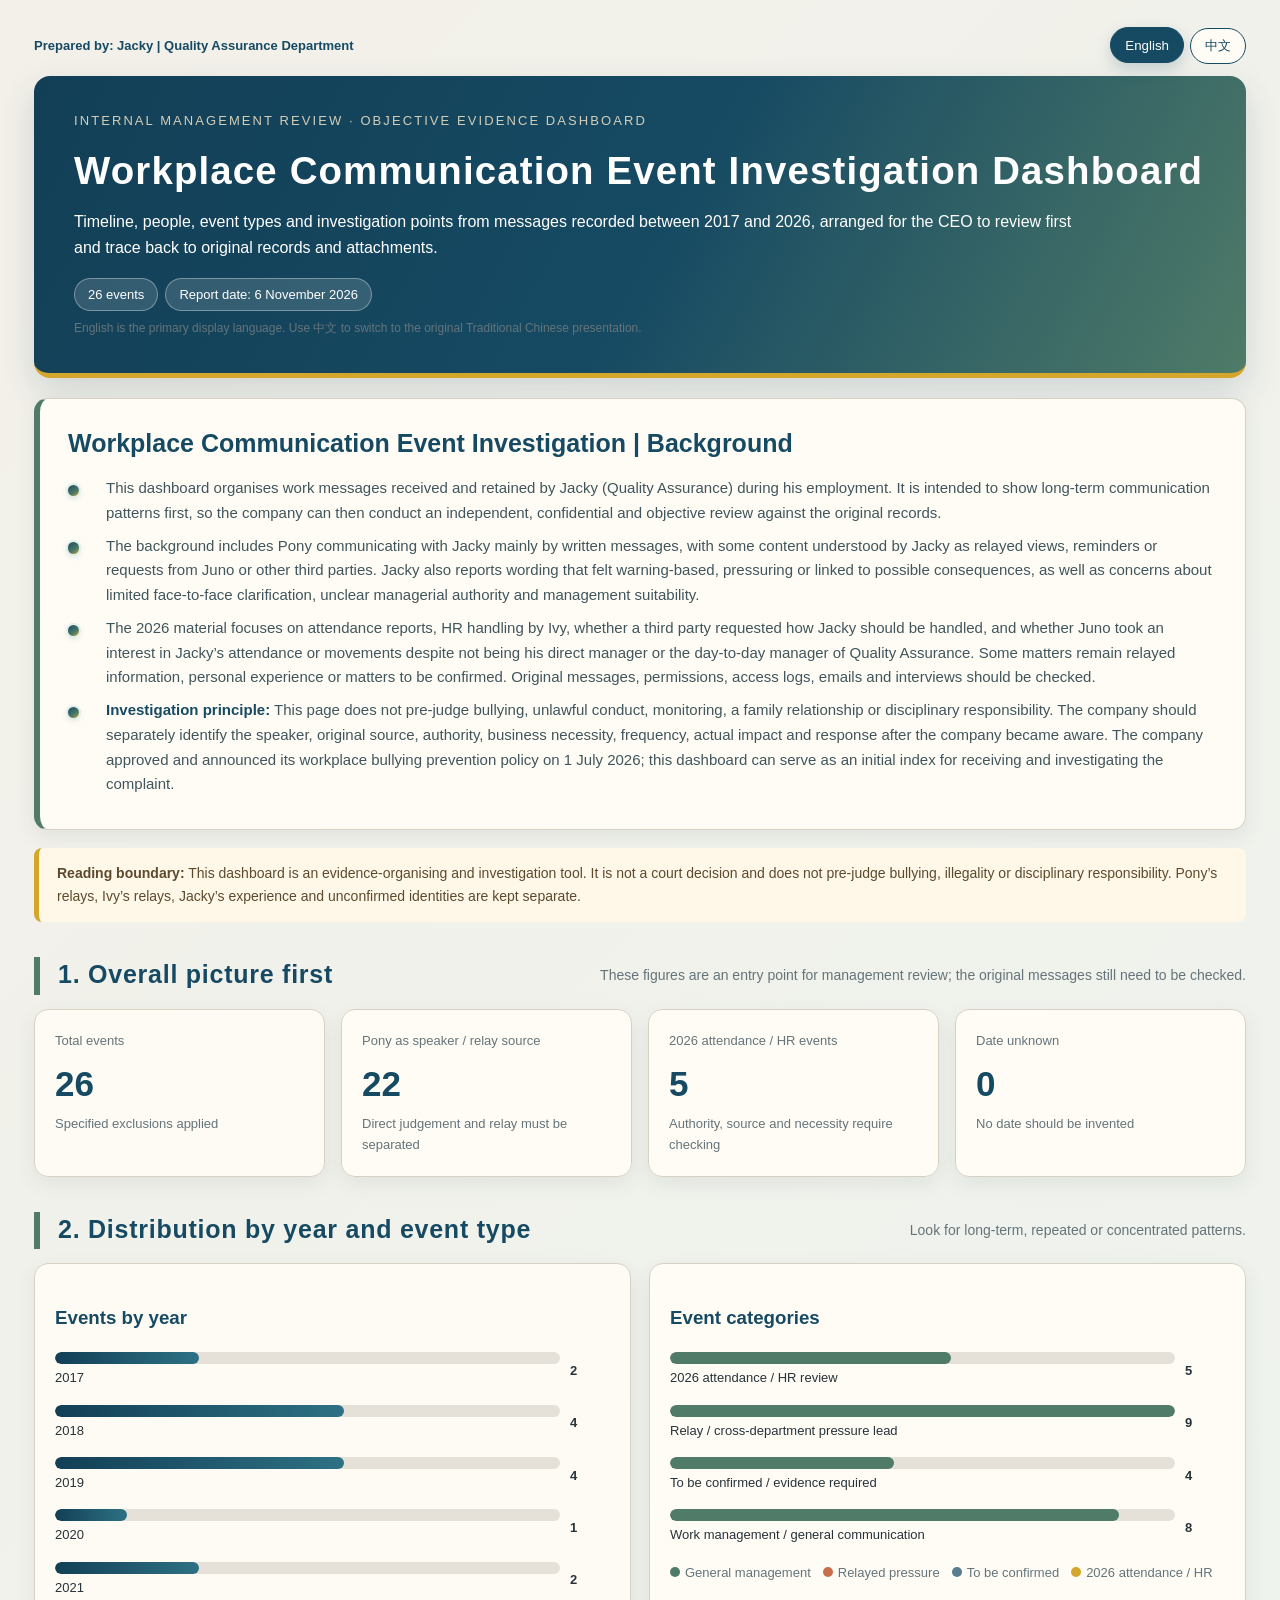
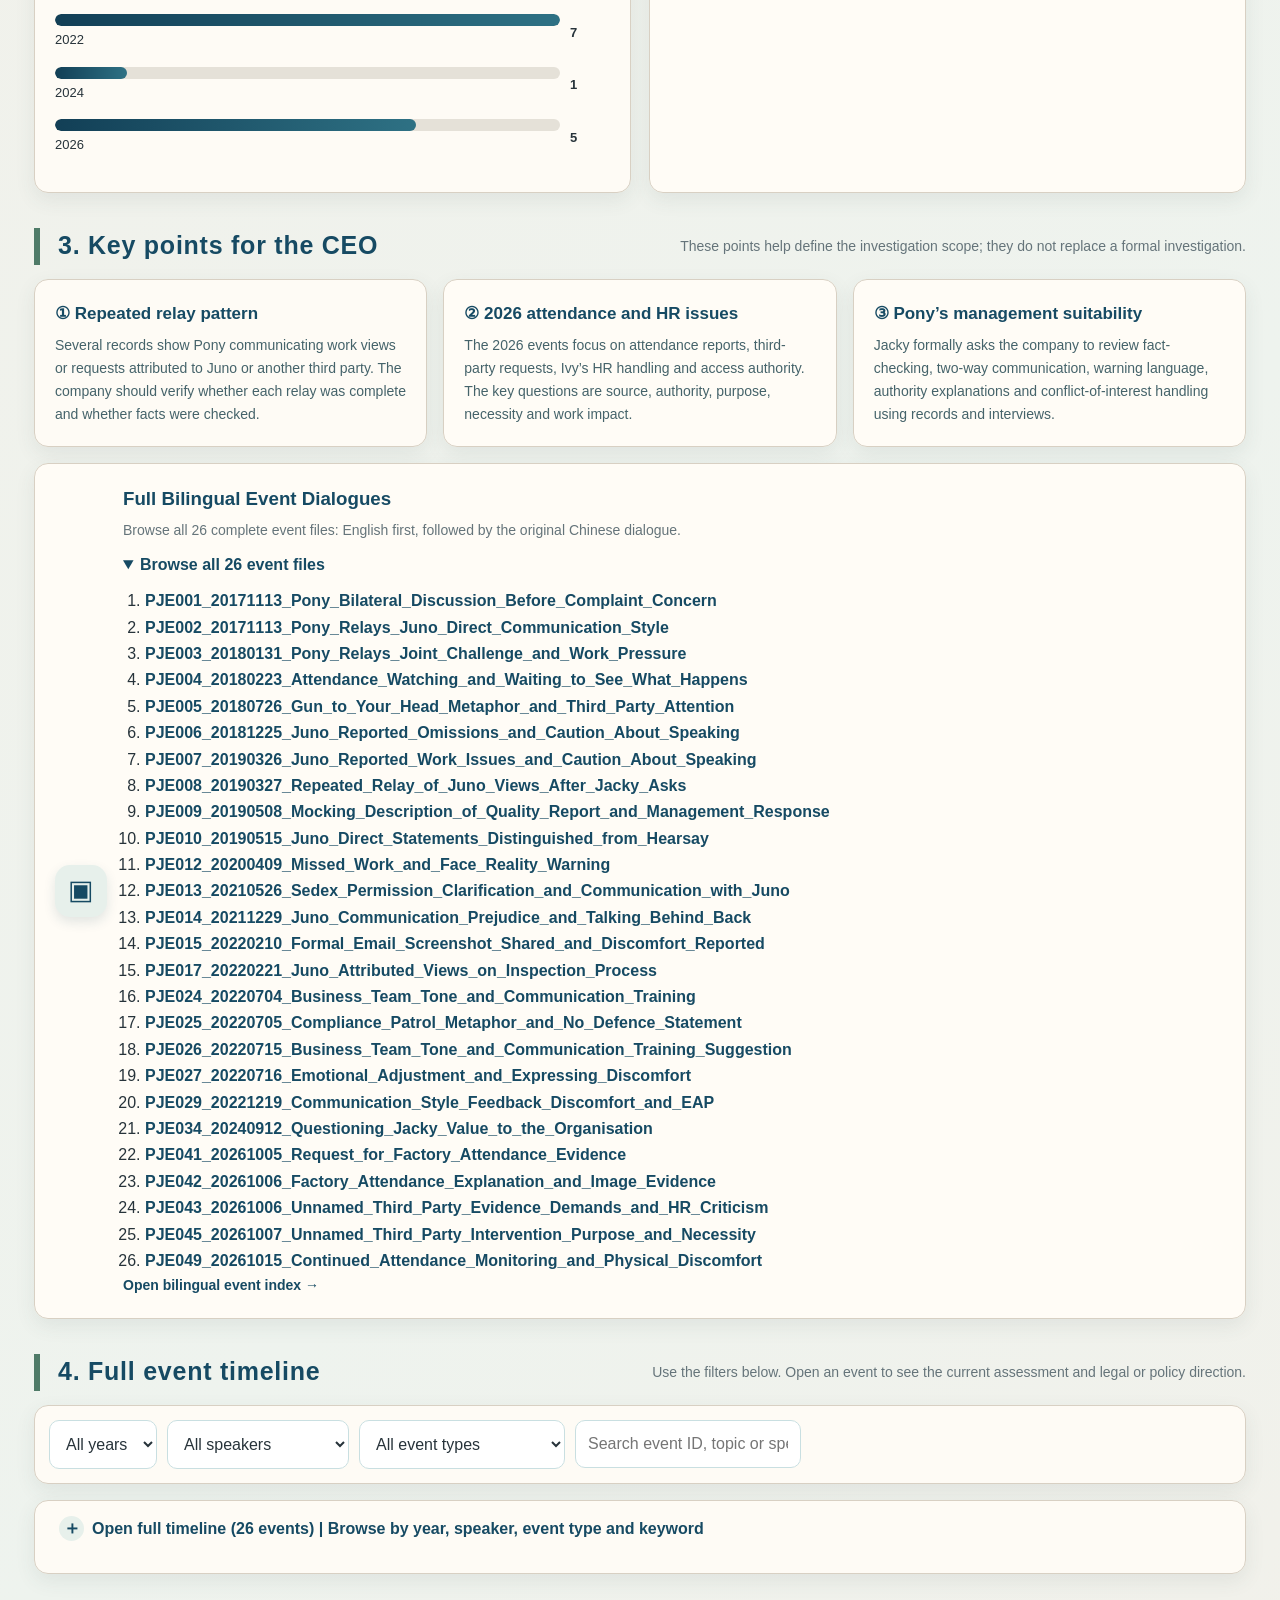
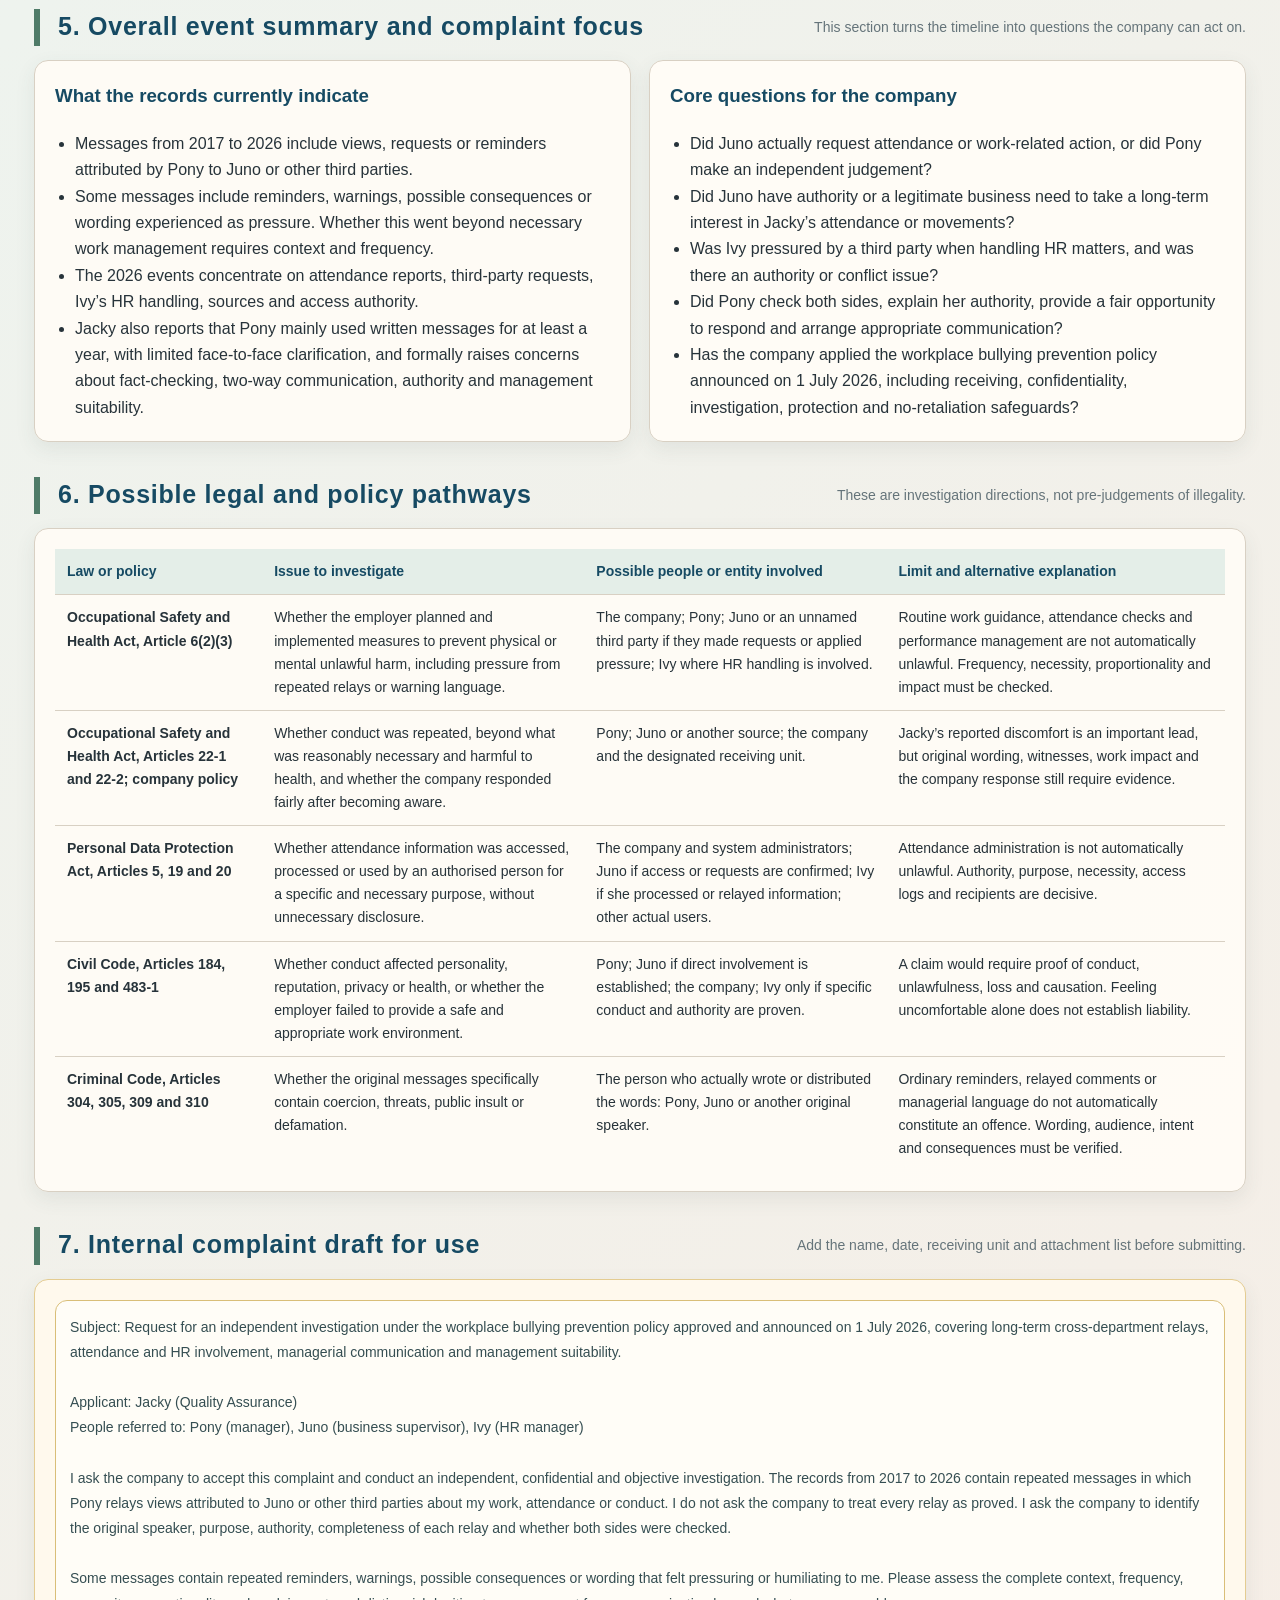
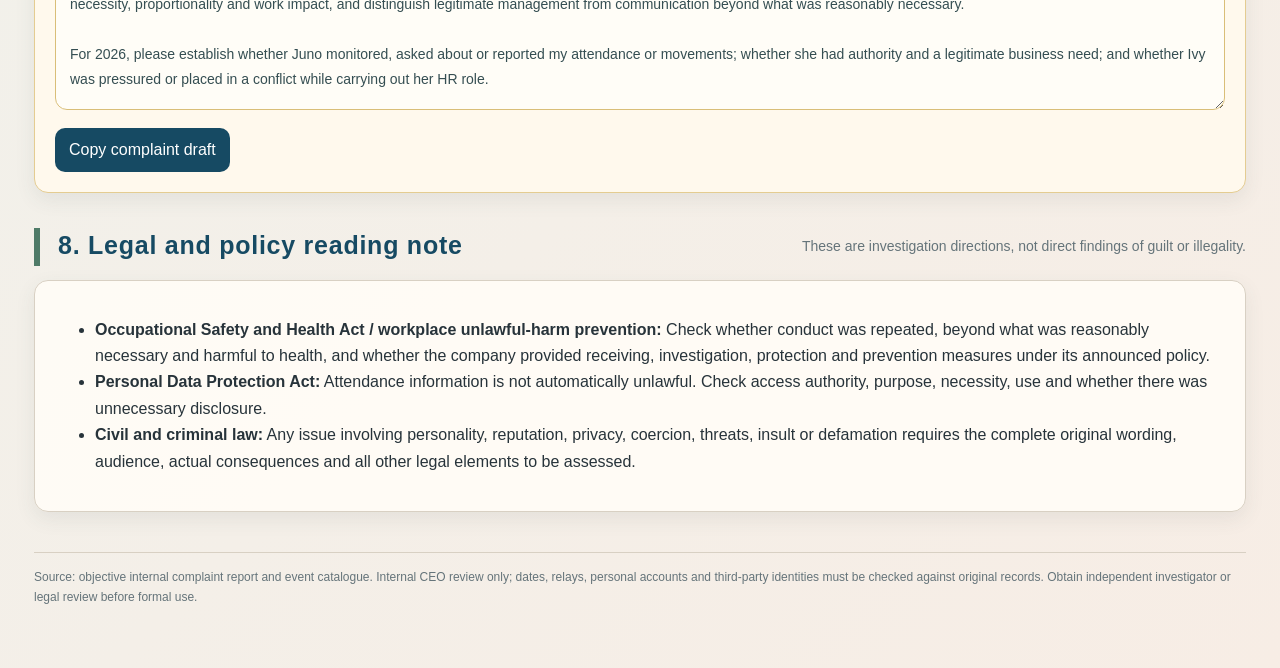
==== workplace-communication-dashboard-20261107/workplace-dashboard/index.html @ f8878985 "Update dashboard event counts to 26" ====
<!doctype html>
<html lang="en-AU">
<head>
<meta charset="utf-8"><meta name="viewport" content="width=device-width, initial-scale=1">
<title>Workplace Communication Event Investigation Dashboard | CEO Review</title>
<style>
:root{--ink:#183b42;--muted:#638087;--bg:#f4fafb;--card:#fff;--line:#d7e9eb;--teal:#3aa89b;--coral:#f07878;--violet:#8e7cf2;--amber:#f1a34b;--navy:#205f6a;}
*{box-sizing:border-box} body{margin:0;background:linear-gradient(135deg,#f4fafb 0%,#eef8f4 50%,#fff8ed 100%);color:var(--ink);font-family:"Microsoft JhengHei","Noto Sans TC",Arial,sans-serif;line-height:1.65}
.wrap{max-width:1500px;margin:auto;padding:28px 34px 60px}.hero{background:linear-gradient(120deg,#1d6670,#3e9b91);color:white;border-radius:28px;padding:34px 40px;box-shadow:0 18px 45px #245e6d22}.eyebrow{letter-spacing:.12em;font-size:13px;opacity:.85}.hero h1{font-size:clamp(28px,3vw,46px);margin:8px 0 6px;letter-spacing:.02em}.hero p{margin:0;max-width:1000px;font-size:16px}.badge{display:inline-block;background:#ffffff24;border:1px solid #ffffff58;border-radius:999px;padding:5px 13px;margin:16px 7px 0 0;font-size:13px}.notice{margin-top:18px;padding:14px 18px;border-left:5px solid #f4be68;background:#fff8e8;color:#6b4d20;border-radius:12px;font-size:14px}.section-title{margin:35px 0 14px;display:flex;align-items:end;justify-content:space-between;gap:16px}.section-title h2{margin:0;font-size:25px}.section-title p{margin:0;color:var(--muted);font-size:14px}.grid{display:grid;grid-template-columns:repeat(4,1fr);gap:16px}.card{background:var(--card);border:1px solid var(--line);border-radius:18px;padding:20px;box-shadow:0 8px 25px #295b6410}.kpi .label{font-size:13px;color:var(--muted)}.kpi .num{font-size:35px;font-weight:800;color:var(--navy);margin-top:4px}.kpi .hint{font-size:13px;color:var(--muted)}.panels{display:grid;grid-template-columns:1fr 1fr;gap:18px}.bar-row{display:grid;grid-template-columns:68px 1fr 40px;gap:10px;align-items:center;margin:11px 0;font-size:13px}.bar{height:12px;background:#e7f1f2;border-radius:99px;overflow:hidden}.bar i{display:block;height:100%;border-radius:99px;background:linear-gradient(90deg,#58bca9,#f1a34b)}.legend{display:flex;gap:12px;flex-wrap:wrap;font-size:13px;color:var(--muted)}.legend span:before{content:"";display:inline-block;width:10px;height:10px;border-radius:50%;background:var(--c);margin-right:5px}.filters{display:flex;gap:10px;flex-wrap:wrap;background:#ffffffb8;border:1px solid var(--line);padding:14px;border-radius:16px}.filters select,.filters input{border:1px solid #c9dfe1;border-radius:10px;padding:10px 12px;background:white;color:var(--ink);font:inherit}.timeline{position:relative;margin-top:20px;padding:10px 0}.timeline:before{content:"";position:absolute;left:50%;top:0;bottom:0;width:5px;background:#b6dfe0;border-radius:99px;transform:translateX(-50%)}.event{position:relative;width:calc(50% - 42px);margin:0 0 18px;background:white;border:2px solid var(--line);border-radius:16px;padding:16px 18px;box-shadow:0 7px 20px #275f6d12}.event.left{margin-right:auto}.event.right{margin-left:auto}.event:after{content:"";position:absolute;top:27px;width:18px;height:18px;border-radius:50%;background:var(--accent);border:4px solid var(--bg);box-shadow:0 0 0 2px var(--accent)}.event.left:after{right:-53px}.event.right:after{left:-53px}.event h3{margin:0 0 6px;font-size:15px;color:var(--navy)}.event .topic{font-size:14px;margin:6px 0;color:#294e55}.event .meta{font-size:12px;color:var(--muted);display:flex;gap:8px;flex-wrap:wrap}.tag{border-radius:999px;padding:2px 8px;background:#edf6f6;color:var(--navy)}.tag.coral{background:#fff0f0;color:#a54b4b}.tag.violet{background:#f2efff;color:#5b4db3}.tag.amber{background:#fff4e5;color:#9a641f}.year{position:sticky;top:8px;z-index:3;width:fit-content;margin:20px auto 14px;background:var(--navy);color:white;border-radius:999px;padding:4px 15px;font-weight:800;font-size:14px;box-shadow:0 6px 16px #1f667033}.summary{display:grid;grid-template-columns:repeat(3,1fr);gap:16px}.summary .card{min-height:145px}.summary h3{margin:0 0 6px;font-size:17px}.summary p{margin:0;font-size:14px;color:#45636a}.footer{margin-top:40px;color:var(--muted);font-size:12px;border-top:1px solid var(--line);padding-top:15px}.empty{padding:30px;text-align:center;color:var(--muted);display:none}@media(max-width:900px){.wrap{padding:18px}.grid,.panels,.summary{grid-template-columns:1fr 1fr}.timeline:before{left:12px}.event,.event.left,.event.right{width:calc(100% - 38px);margin-left:38px}.event.left:after,.event.right:after{left:-38px;right:auto}.year{margin-left:38px}}@media(max-width:560px){.grid,.panels,.summary{grid-template-columns:1fr}.hero{padding:26px 22px}.wrap{padding:12px}.event{padding:13px}.section-title{display:block}}

.detail-grid{display:grid;grid-template-columns:repeat(2,1fr);gap:18px}.detail-grid .card h3{color:var(--navy);margin-top:0}.detail-grid ul{margin:8px 0 0;padding-left:20px}.risk-table{width:100%;border-collapse:collapse;font-size:14px}.risk-table th{background:#e9f5f5;color:var(--navy);text-align:left}.risk-table th,.risk-table td{padding:11px 12px;border-bottom:1px solid var(--line);vertical-align:top}.risk-table tr:last-child td{border-bottom:0}.complaint{background:#fffdf7;border:1px solid #f0d49a}.complaint textarea{width:100%;min-height:410px;border:1px solid #e4c982;border-radius:12px;padding:14px;background:#fffef9;color:#354e52;font:14px/1.8 "Microsoft JhengHei",sans-serif;resize:vertical}.copy-btn{margin-top:10px;border:0;border-radius:10px;padding:9px 14px;background:var(--navy);color:white;font:inherit;cursor:pointer}.copy-btn:hover{filter:brightness(1.08)}@media(max-width:900px){.detail-grid{grid-template-columns:1fr}.risk-table{font-size:13px;display:block;overflow:auto;white-space:normal}}


.timeline-drawer{margin-top:16px;border:1px solid var(--line);border-radius:18px;background:#ffffffaa;padding:0 16px 16px}.timeline-drawer summary{cursor:pointer;list-style:none;padding:15px 8px;color:var(--navy);font-weight:800}.timeline-drawer summary::-webkit-details-marker{display:none}.timeline-drawer summary:before{content:"＋";display:inline-flex;align-items:center;justify-content:center;width:25px;height:25px;margin-right:8px;border-radius:50%;background:#e6f5f3;color:var(--navy);font-size:18px}.timeline-drawer[open] summary:before{content:"−"}.timeline-drawer summary:hover{color:#16776f}.timeline-drawer[open]{box-shadow:0 10px 28px #275f6d12}

.card,.event,.filters,.timeline-drawer{position:relative;transition:transform .22s ease,box-shadow .22s ease,filter .22s ease;transform-style:preserve-3d}.card:hover,.event:hover,.filters:hover,.timeline-drawer:hover{transform:translateY(-4px);box-shadow:0 16px 34px #245f6d20;filter:brightness(1.015)}.card:before,.event:before{content:"";position:absolute;inset:0;border-radius:inherit;pointer-events:none;background:linear-gradient(125deg,#ffffff80,transparent 34%);opacity:0;transition:opacity .22s ease}.card:hover:before,.event:hover:before{opacity:1}.kpi:hover .num{color:#16776f;text-shadow:0 2px 12px #56bdb255}.risk-table tbody tr{transition:background .2s ease,transform .2s ease}.risk-table tbody tr:hover{background:#f4fbfa;transform:translateX(3px)}.summary .card:hover h3{color:#16776f}.copy-btn{transition:transform .2s ease,box-shadow .2s ease}.copy-btn:hover{transform:translateY(-2px);box-shadow:0 8px 18px #205f6a33}@media (prefers-reduced-motion:reduce){.card,.event,.filters,.timeline-drawer,.risk-table tbody tr,.copy-btn{transition:none}.card:hover,.event:hover,.filters:hover,.timeline-drawer:hover,.risk-table tbody tr:hover,.copy-btn:hover{transform:none}}

.card:hover,.event:hover,.filters:hover,.timeline-drawer:hover{border-color:#79dfd2;box-shadow:0 0 0 2px #a1f3e366,0 0 24px #63ddce66,0 16px 34px #245f6d20}

/* Mature Australian corporate / coastal palette: navy, eucalyptus, sandstone, terracotta and wattle. */
:root{--ink:#27333A;--muted:#65747A;--bg:#F3F0E9;--card:#FFFCF6;--line:#D8D0C3;--teal:#4F7B68;--coral:#C96E4B;--violet:#587C91;--amber:#D4A62B;--navy:#164A63}
body{background:linear-gradient(135deg,#F3F0E9 0%,#EEF3EE 48%,#F7EDE5 100%);color:var(--ink);font-family:"Microsoft JhengHei","Aptos","Arial",sans-serif}
.hero{background:linear-gradient(118deg,#123F56 0%,#164A63 52%,#4F7B68 100%);border-radius:16px;box-shadow:0 14px 35px #163f5626;border-bottom:5px solid #D4A62B}
.eyebrow{letter-spacing:.16em;color:#F6E6C8}.hero h1{letter-spacing:.03em}.notice{background:#FFF7E8;border-left-color:#D4A62B;color:#5D4A2D;border-radius:8px}
.section-title{border-left:5px solid var(--teal);padding-left:13px}.section-title h2{color:#164A63}.card,.event,.filters,.timeline-drawer{background:rgba(255,252,246,.96);border-color:#D8D0C3;border-radius:14px;box-shadow:0 7px 20px #3c4d4c16}
.card:hover,.event:hover,.filters:hover,.timeline-drawer:hover{border-color:#D4A62B;box-shadow:0 0 0 2px #F0D58A66,0 0 24px #D4A62B44,0 16px 34px #3c4d4c22}
.kpi .num{color:#164A63}.kpi:hover .num{color:#4F7B68}.bar{background:#E5E1D8}.bar i{background:linear-gradient(90deg,#4F7B68,#D4A62B)}
.timeline:before{background:#9DBCAF}.year{background:#164A63;box-shadow:0 5px 15px #164A6330}.event h3{color:#164A63}.event .topic{color:#354C52}.tag{background:#E7F0EB;color:#315E4B}.tag.coral{background:#F8E8E0;color:#9B4D36}.tag.violet{background:#E7EEF2;color:#3F6174}.tag.amber{background:#FFF0C8;color:#896719}
.risk-table th{background:#E4EEE8;color:#164A63}.risk-table tbody tr:hover{background:#F7F0DF}.complaint{background:#FFF9ED;border-color:#E4CC91}.complaint textarea{background:#FFFDF7;border-color:#D9BE78}.copy-btn{background:#164A63}.copy-btn:hover{background:#4F7B68}
.timeline-drawer summary:before{background:#E7F0EB;color:#164A63}.footer{color:#65747A;border-color:#D8D0C3}

.hero h1,.section-title h2,.card h3,.event h3,.timeline-drawer summary{transition:color .2s ease,font-weight .2s ease,text-shadow .2s ease}.section-title h2:hover,.card h3:hover,.event h3:hover,.timeline-drawer summary:hover{color:#0C3548;font-weight:900;text-shadow:0 1px 0 #ffffff}.hero h1:hover{color:#FFF0BC;font-weight:900;text-shadow:0 2px 12px #071e2a88}

/* Reference-style headings: green vertical rule, deep blue title, stronger hover state. */
.section-title{border-left:0;padding-left:0;align-items:center}.section-title h2{display:inline-block;border-left:6px solid #4F7B68;padding:2px 0 4px 18px;color:#164A63;font-size:25px;line-height:1.25;letter-spacing:.03em}.section-title h2:hover{color:#0C3548;font-weight:900;border-left-color:#D4A62B}.card h3,.event h3,.timeline-drawer summary{color:#164A63}.card h3:hover,.event h3:hover,.timeline-drawer summary:hover{color:#0C3548;font-weight:900}
/* expand_dashboard_frame_float */

.hero,.notice,.card,.event,.filters,.timeline-drawer,.complaint{transition:transform .22s ease,box-shadow .22s ease,filter .22s ease}.hero:hover,.notice:hover,.card:hover,.event:hover,.filters:hover,.timeline-drawer:hover,.complaint:hover{transform:translateY(-5px);box-shadow:0 0 0 2px #a1f3e366,0 0 24px #63ddce55,0 18px 38px #245f6d24;filter:brightness(1.015)}
@media (prefers-reduced-motion:reduce){.hero,.notice,.card,.event,.filters,.timeline-drawer,.complaint{transition:none}.hero:hover,.notice:hover,.card:hover,.event:hover,.filters:hover,.timeline-drawer:hover,.complaint:hover{transform:none}}

/* Navy glow for every framed block on hover. */
.hero:hover,.notice:hover,.card:hover,.event:hover,.filters:hover,.timeline-drawer:hover,.complaint:hover{border-color:#164A63;box-shadow:0 0 0 2px #164A6366,0 0 26px #164A6359,0 18px 38px #123F5638}

/* Hover text on light frames becomes darker, never brighter. */
.notice:hover,.card:hover,.event:hover,.filters:hover,.timeline-drawer:hover,.complaint:hover{color:#111820}.notice:hover h3,.notice:hover p,.card:hover h3,.card:hover p,.card:hover li,.card:hover td,.card:hover th,.event:hover h3,.event:hover p,.event:hover summary,.timeline-drawer:hover summary,.complaint:hover label{color:#111820}.section-title h2:hover{color:#111820;text-shadow:none}.hero h1:hover{color:#FFF0BC}

.intro{background:#FFFCF6;border:1px solid #D8D0C3;border-left:6px solid #4F7B68;border-radius:14px;padding:24px 28px;box-shadow:0 7px 20px #3c4d4c16;margin-top:20px}.intro h2{margin:0 0 12px;color:#164A63;font-size:25px}.intro p{margin:8px 0;color:#40565C;font-size:15px}.intro strong{color:#164A63}

.intro p{position:relative;padding-left:38px}.intro p:before{content:"";position:absolute;left:0;top:.48em;width:18px;height:18px;border-radius:50%;background:linear-gradient(145deg,#164A63 0%,#4F7B68 65%,#D4A62B 100%);box-shadow:0 0 0 4px #E4EEE8,0 4px 10px #164A6333;transition:transform .2s ease,box-shadow .2s ease}.intro p:hover:before{transform:scale(1.18);box-shadow:0 0 0 4px #E4EEE8,0 0 16px #164A6355}

.intro p:before{width:.3cm;height:.3cm;top:.58em;box-shadow:0 0 0 2px #E4EEE8,0 2px 6px #164A6333}.intro p:hover:before{box-shadow:0 0 0 2px #E4EEE8,0 0 10px #164A6355}
</style>
<style>
.language-switcher{position:static;z-index:20;display:flex;justify-content:flex-end;gap:6px;margin:0 0 12px}
.language-switcher button{border:1px solid #164A63;background:#FFFCF6;color:#164A63;border-radius:999px;padding:8px 14px;font:700 13px/1.2 inherit;cursor:pointer;transition:.2s ease}
.language-switcher button.active,.language-switcher button:hover{background:#164A63;color:#fff;box-shadow:0 6px 15px #164A6333;transform:translateY(-1px)}
body.lang-en .zh-only{display:none!important} body.lang-zh .en-only{display:none!important}
body.lang-en .zh-author{display:none!important} body.lang-zh .en-author{display:none!important}
.author-credit{margin-right:auto;align-self:center;color:#164A63;font-size:13px;font-weight:700}
.bar-row{grid-template-columns:1fr 40px;grid-template-areas:"bar value" "label value";row-gap:3px;align-items:center;margin:16px 0}.bar-row>span{grid-area:label}.bar-row>.bar{grid-area:bar}.bar-row>b{grid-area:value;align-self:center}
.evidence-card{display:flex;align-items:center;gap:16px;margin-top:16px}.evidence-icon{width:52px;height:52px;border-radius:15px;display:grid;place-items:center;flex:0 0 auto;background:#E7F0EB;color:#164A63;font-size:27px;box-shadow:0 5px 12px #164A6320}.evidence-card h3{margin:0 0 4px}.evidence-card p{margin:0;color:#65747A;font-size:14px}.evidence-card a{color:#164A63;font-weight:800;text-decoration:none}.evidence-card a:hover{text-decoration:underline}
body.lang-en .hero p,body.lang-en .intro p,body.lang-en .card p,body.lang-en .card li,body.lang-en .risk-table td,body.lang-en textarea{font-family:Arial,"Helvetica Neue",sans-serif}
.bilingual-note{font-size:12px;color:#65747A;margin-top:8px}
</style></head>
<body><main class="wrap">
<section class="hero"><div class="eyebrow">INTERNAL MANAGEMENT REVIEW · OBJECTIVE EVIDENCE DASHBOARD</div><h1>職場溝通事件調查儀表板</h1><p>2017–2026年訊息紀錄的時間、人物、事件類型與調查重點，供管理階層先快速掌握，再回查原始訊息與附件。</p><span class="badge">26件事件</span><span class="badge">資料報告日：2026-11-06</span></section>
<section class="intro"><h2>職場溝通事件調查｜前言背景</h2><p>本儀表板整理Jacky（品保部）在職期間收到及保存的工作訊息，目的是讓管理階層先看見長期溝通模式，再由公司依原始紀錄進行獨立、保密及客觀調查。</p><p>調查背景涉及：Pony作為主管長期以文字訊息與Jacky溝通，部分內容被Jacky理解為轉述Juno或其他第三人的意見、提醒或要求；Jacky也反映部分訊息帶有警告、壓力或可能後果的語氣，並對長期缺少當面雙向溝通、主管權限說明及管理適任性產生疑慮。</p><p>2026年資料另集中於出勤反映、人資主管Ivy的處理、第三人是否要求如何處理Jacky，以及Juno是否以非直屬主管或非品管日常管理者的立場關注Jacky出勤與上班行動。這些事項目前部分仍屬轉述、本人感受或待確認，應調取原始訊息、權限設定、系統存取紀錄、郵件及訪談資料查明。</p><p><strong>調查原則：</strong>本頁不預先認定霸凌、違法、監控、親屬關係或任何人應受處分；公司應分別確認說話者、原始來源、權限、業務必要性、溝通頻率、實際影響及公司知悉後的處理情形。公司已於2026年7月1日公告職場霸凌防治規範，本儀表板可作為受理與調查的初步索引。</p></section><div class="notice"><b>閱讀界線：</b>本儀表板是證據整理與調查線索，不是法院判決，也不預先認定霸凌、違法或任何人應受處分。Pony轉述、Ivy轉述、本人感受與待確認身分均分開標示。</div>
<div class="section-title"><h2>一、先看整體狀況</h2><p>數字是管理階層的閱讀入口，仍需回查原始訊息。</p></div><section class="grid" id="kpis"></section>
<div class="section-title"><h2>二、年度與事件類型分布</h2><p>看是否存在長期、重複或集中發生的模式。</p></div><section class="panels"><div class="card"><h3>年度事件數</h3><div id="yearBars"></div></div><div class="card"><h3>事件分類</h3><div id="kindBars"></div><div class="legend"><span style="--c:var(--teal)">一般管理</span><span style="--c:var(--coral)">轉述壓力</span><span style="--c:var(--violet)">待確認</span><span style="--c:var(--amber)">2026出勤人資</span></div></div></section>
<div class="section-title"><h2>三、給老闆的重點摘要</h2><p>用於決定調查範圍，不取代正式調查。</p></div><section class="summary"><div class="card"><h3>① 長期重複的轉述線索</h3><p>多筆紀錄顯示Pony以「轉述Juno或第三人」的方式傳達對Jacky的工作評價或要求；是否為完整轉述、是否查核事實，應調取原始訊息確認。</p></div><div class="card"><h3>② 2026年出勤／人資議題</h3><p>2026年事件集中在出勤反映、第三人要求、Ivy的人資處理與資料權限；重點是查明來源、權限、目的、必要性及是否造成工作壓力。</p></div><div class="card"><h3>③ Pony主管溝通適任性</h3><p>Jacky正式提出對主管查核事實、雙向溝通、警告語氣、授權說明與利益衝突處理能力的疑慮，請公司以資料與訪談客觀評估。</p></div></section>
<div class="section-title"><h2>四、完整事件時間軸</h2><p>可用下方條件篩選；點選事件可展開目前判斷與法律／制度方向。</p></div><div class="filters"><select id="yearFilter"><option value="all">全部年份</option></select><select id="speakerFilter"><option value="all">全部說話者</option></select><select id="kindFilter"><option value="all">全部事件類型</option></select><input id="search" placeholder="搜尋事件編號、主題、說話者…"/></div><details class="timeline-drawer"><summary>展開完整時間軸（26件事件）｜可依年份、說話者、事件類型與關鍵字瀏覽</summary><div class="timeline" id="timeline"></div><div class="empty" id="empty">沒有符合條件的事件。</div></details>

<div class="section-title"><h2>五、整體事件摘要與申訴重點</h2><p>這一區把時間軸轉成管理階層可以處理的問題。</p></div>
<section class="detail-grid">
<div class="card"><h3>目前從紀錄可以看見</h3><ul><li>2017年至2026年有多年度訊息紀錄，部分內容由Pony轉述Juno或其他第三人對Jacky的看法、要求或提醒。</li><li>部分訊息同時出現提醒、警告、可能後果或使人感到壓力的語氣；是否逾越必要工作管理範圍，需依完整前後文與頻率判斷。</li><li>2026年事件集中在出勤反映、第三人要求、Ivy的人資處理、資料來源及權限問題。</li><li>Jacky另反映Pony長期以文字訊息為主要溝通方式，較少安排當面釐清，並正式提出主管查核事實、雙向溝通、授權說明及管理適任性的疑慮。</li></ul></div>
<div class="card"><h3>公司需要查明的核心問題</h3><ul><li>Juno是否實際提出出勤或工作處理要求？Pony的訊息是直接判斷，還是單純轉述？</li><li>Juno是否有權限或業務必要性長期關注品保部屬Jacky的出勤與上班行動？</li><li>Ivy是否受到第三人要求而介入人資處理？是否有權限衝突或利益衝突？</li><li>Pony是否有查核雙方說法、說明授權範圍、提供合理回應機會及安排適當溝通？</li><li>公司是否已依2026年7月1日公告的職場霸凌防治規範提供受理、保密、調查、保護及防止不利處分措施？</li></ul></div>
</section>
<div class="section-title"><h2>六、可能涉及的法律與制度對照</h2><p>以下是調查方向，不是預先認定違法。</p></div>
<section class="card"><table class="risk-table"><thead><tr><th>規範</th><th>可能對應的事件問題</th><th>可能涉及對象（待調查）</th><th>目前限制與反向情境</th></tr></thead><tbody>
<tr><td><b>職業安全衛生法第6條第2項第3款</b></td><td>雇主是否應規劃並採取預防身心不法侵害的措施；長期轉述、威嚇式語氣、跨部門施壓是否造成工作壓力。</td><td>雇主／公司；Pony（主管溝通與管理行為）；Juno或未具名第三人（若有提出要求或施壓）；Ivy（若涉及人資處理）。</td><td>正常工作指導、出勤核對或績效管理不當然違法；需查明頻率、必要性、比例性及實際影響。</td></tr>
<tr><td><b>職業安全衛生法第22-1、22-2條及公司防治規範</b></td><td>是否有持續、逾越業務必要合理範圍並造成身心健康危害的言詞或行為；公司知悉後是否啟動公正、客觀調查與保護。</td><td>Pony（直接訊息與主管處理）；Juno或其他第三人（若為轉述來源或要求者）；公司／受理單位（知悉後的防治與調查責任）。</td><td>本人感受是重要線索，但仍需完整原文、證人、工作影響及公司處理紀錄支持。</td></tr>
<tr><td><b>個人資料保護法第5、19、20條</b></td><td>出勤資料是否由有權限人員、基於特定目的、在必要範圍內蒐集、處理或利用；是否有不必要揭露或超出目的使用。</td><td>公司／出勤系統管理者；Juno（若確有查閱、要求或取得資料）；Ivy（若處理、利用或轉達資料）；其他實際存取者（待確認）。</td><td>公司依法管理出勤不等於違法；重點是權限、目的、必要性、存取紀錄及揭露對象。</td></tr>
<tr><td><b>民法第184、195、483-1條</b></td><td>若有侵害人格、名譽、隱私或身心健康，或雇主未提供安全、適當的工作環境，可能作為民事責任評估方向。</td><td>Pony（若有不當傳達或管理行為）；Juno（若有直接介入、散布或要求）；公司（雇主責任）；Ivy（僅於具體行為與權限範圍被證實時）。</td><td>需證明具體行為、違法性、損害及因果關係；單有不舒服感受不必然成立賠償責任。</td></tr>
<tr><td><b>刑法第304、305、309、310條</b></td><td>如原始訊息具體出現強制、恐嚇、公然侮辱或誹謗內容，才進一步評估是否符合個別構成要件。</td><td>實際發出文字的人：Pony、Juno或其他原始發言者（待回查）；轉述者是否負責，須依其是否加入、擴散或改變內容個別判斷。</td><td>一般提醒、轉述或主管管理用語不當然構成犯罪；須確認文字、對象、公開性、故意及具體後果。</td></tr>
</tbody></table></section>
<div class="section-title"><h2>七、可直接使用的內部申訴草稿</h2><p>送出前請補上姓名、日期、受理單位與附件清單。</p></div>
<section class="card complaint"><textarea id="complaintText" readonly>主旨：請公司依2026年7月1日公告之職場霸凌防治規範，受理本人關於長期跨部門轉述、出勤與人資介入、主管溝通方式及管理適任性疑慮之申訴，並啟動獨立、保密及客觀調查。

申訴人：Jacky（品保部）
相關人員：Pony（主管）、Juno（業務主管）、Ivy（人資主管）

一、本人反映2017年至2026年間的訊息紀錄中，多次出現Pony轉述Juno或其他第三人對本人工作、出勤或行為的看法與要求。本人目前不主張所有轉述內容均已證實，而請公司調取原始訊息，查明說話者、提出者、轉述是否完整，以及Pony是否曾查核雙方說法後再進行管理溝通。

二、部分訊息帶有反覆提醒、警告、可能後果或恐嚇感較強的語氣，使本人長期感到壓力、不舒服及工作溝通困難。請公司依完整前後文、頻率、必要性、比例性及實際工作影響，區分合理工作管理與可能逾越合理範圍的溝通。

三、2026年部分紀錄涉及出勤反映、第三人要求及Ivy的人資處理。本人請公司查明Juno是否長期以非本人直屬主管或非品保部門日常管理者的立場，關注、詢問或反映本人出勤與上班行動；並查明Juno是否具有相應權限、業務必要性及資料使用目的，Ivy是否因此承受人事權限或工作處理上的困擾。

四、Pony主要以文字訊息與本人溝通，至少一年以上較少安排當面說明或雙向確認。Pony亦曾表示自己沒有能力或權限協助本人，並表示只有CEO才能管理或決定相關事項。這些說法的完整原意與權限分工請公司查證；就本人感受，已造成缺乏主管求助窗口、壓力增加及無法公平釐清的困難。

五、本人正式請求公司評估Pony的主管管理能力與適任性，包括：是否能獨立查核事實、避免只轉述單一來源、控制警告或威嚇式語氣、說明自身權限與可提供的協助、安排適當雙向溝通，以及遇到親屬或跨部門利益衝突時採取迴避或升級處理。本人請求客觀評估，不預先要求認定Pony不適任或懲處任何人。

六、請公司保全原始LINE、Teams、Google Chat、郵件、附件、出勤系統存取紀錄、權限設定、請假與出勤紀錄，訪談Pony、Juno、Ivy及必要證人，並由無利益衝突的單位或外部專業人員處理。調查期間請提供保密、避免報復或不利處分、合理溝通安排及書面進度與結果。

七、請公司在調查紀錄中分別檢視職業安全衛生法、職場不法侵害預防指引及公司職場霸凌防治規範；如涉及出勤資料，再檢視個人資料保護法的權限、目的、必要性與利用範圍；如原始文字具體符合民事或刑事構成要件，請告知本人保全證據並由本人另行諮詢律師或司法機關。本人不請求公司先行認定任何人已違法，而請求逐項調查並書面說明理由。

此致
公司負責人／職場霸凌申訴受理單位
申訴人：Jacky
日期：____年____月____日</textarea><button class="copy-btn" onclick="navigator.clipboard.writeText(document.getElementById('complaintText').value).then(()=>this.textContent='已複製申訴草稿')">複製申訴草稿</button></section>
<div class="section-title"><h2>五、法律與制度閱讀提示</h2><p>以下是調查方向，不是直接定罪或違法認定。</p></div><section class="card"><ul><li><b>職業安全衛生法／職場不法侵害：</b>檢視是否有持續、逾越必要合理範圍並造成身心健康危害的言詞或行為，以及公司是否依已公告制度提供申訴、調查、保護與防止再發生措施。</li><li><b>個人資料保護法：</b>出勤資料本身不等於違法；應查明存取權限、使用目的、必要性、是否超出目的或不必要揭露。</li><li><b>民事與刑事：</b>是否涉及人格、名譽、隱私、強制、恐嚇、侮辱或誹謗，均須以完整原文、公開範圍、具體後果及其他構成要件另行評估。</li></ul></section>
<div class="footer">資料來源：客觀版內部申訴報告事件清冊。此HTML為內部審閱用，不公開發布；日期不明、轉述、本人陳述及第三人身分均應回查原始資料。建議正式使用前由公司指定的獨立調查人員或律師檢視。</div>
</main>
<script>
const EVENTS = [{"code": "PJE001", "date": "2017-11-13", "year": "2017", "sortDate": "2017-11-13", "speaker": "Pony", "topic": "先討論如何了解雙方說法，並避免讓溝通被理解成互相告狀；重點仍待對照完整前後文。", "current": "較像正常管理", "legal": "先區分合理工作管理與逾越必要範圍", "kind": "工作管理／一般溝通", "color": "teal"}, {"code": "PJE002", "date": "2017-11-13", "year": "2017", "sortDate": "2017-11-13", "speaker": "Pony（轉述Juno）", "topic": "Pony（轉述Juno）：調停後提到Juno的表達較直接，並勸Jacky先放輕鬆；需確認這段話的完整語境。", "current": "較像正常管理", "legal": "職安法與不法侵害防治風險；民刑事須視具體要件", "kind": "轉述／跨部門壓力線索", "color": "coral"}, {"code": "PJE003", "date": "2018-01-31", "year": "2018", "sortDate": "2018-01-31", "speaker": "Pony", "topic": "Pony轉達可能形成聯合挑戰的工作壓力，並要求Jacky先撐住；第三人原話尚待補證。", "current": "有風險未定性", "legal": "先區分合理工作管理與逾越必要範圍", "kind": "工作管理／一般溝通", "color": "teal"}, {"code": "PJE004", "date": "2018-02-23", "year": "2018", "sortDate": "2018-02-23", "speaker": "Pony", "topic": "Pony以「有人在盯」及「等著看好戲」提醒出勤，形成對Jacky工作表現被持續關注的訊息。", "current": "建議調查", "legal": "先區分合理工作管理與逾越必要範圍", "kind": "工作管理／一般溝通", "color": "teal"}, {"code": "PJE005", "date": "2018-07-26", "year": "2018", "sortDate": "2018-07-26", "speaker": "Pony（轉述Juno）", "topic": "Pony（轉述Juno）：Pony以「槍口」比喻第三人將注意力轉向Jacky；比喻的對象、來源及完整上下文仍須確認。", "current": "有風險未定性", "legal": "職安法與不法侵害防治風險；民刑事須視具體要件", "kind": "轉述／跨部門壓力線索", "color": "coral"}, {"code": "PJE006", "date": "2018-12-25", "year": "2018", "sortDate": "2018-12-25", "speaker": "Pony", "topic": "對話反映有人私下耳語及Jacky對工作尊嚴的感受；需區分已知事實與Jacky的主觀反應。", "current": "待確認", "legal": "須先確認原始來源、權限、語意與完整前後文", "kind": "待確認／需補證", "color": "violet"}, {"code": "PJE007", "date": "2019-03-26", "year": "2019", "sortDate": "2019-03-26", "speaker": "Pony（轉述Juno）", "topic": "Pony（轉述Juno）：Pony轉述Juno認為Jacky有漏件、對Jacky有很多意見，並提醒Jacky在特定人面前說話要小心；Juno原始訊息尚未取得。", "current": "建議調查", "legal": "職安法與不法侵害防治風險；民刑事須視具體要件", "kind": "轉述／跨部門壓力線索", "color": "coral"}, {"code": "PJE008", "date": "2019-03-27", "year": "2019", "sortDate": "2019-03-27", "speaker": "Pony（轉述Juno）", "topic": "Pony（轉述Juno）：Jacky主動詢問Juno相關事項後，Pony再次表示Juno對Jacky有很多意見；這與前一日訊息形成連續脈絡。", "current": "較像正常管理", "legal": "職安法與不法侵害防治風險；民刑事須視具體要件", "kind": "轉述／跨部門壓力線索", "color": "coral"}, {"code": "PJE009", "date": "2019-05-08", "year": "2019", "sortDate": "2019-05-08", "speaker": "Pony（轉述Juno）", "topic": "Pony（轉述Juno）：Pony反映會議中有人以戲謔方式談品質報告，並回應Jacky對主管處理方式的疑問；需查明實際發言者及場合。", "current": "建議調查", "legal": "職安法與不法侵害防治風險；民刑事須視具體要件", "kind": "轉述／跨部門壓力線索", "color": "coral"}, {"code": "PJE010", "date": "2019-05-15", "year": "2019", "sortDate": "2019-05-15", "speaker": "Pony（轉述Juno）", "topic": "Pony（轉述Juno）：Pony區分Juno直接表達的看法與其他耳聞的負面評價，顯示訊息來源不只一種；各來源仍須逐一核對。", "current": "建議調查", "legal": "職安法與不法侵害防治風險；民刑事須視具體要件", "kind": "轉述／跨部門壓力線索", "color": "coral"}, {"code": "PJE012", "date": "2020-04-09", "year": "2020", "sortDate": "2020-04-09", "speaker": "Pony", "topic": "在工作遺漏的背景下，Pony表示「我也救不了你」及「請面對現實」；需同時檢視工作缺失與語氣是否適當。", "current": "有風險未定性", "legal": "先區分合理工作管理與逾越必要範圍", "kind": "工作管理／一般溝通", "color": "teal"}, {"code": "PJE013", "date": "2021-05-26", "year": "2021", "sortDate": "2021-05-26", "speaker": "Pony（轉述Juno）", "topic": "Pony（轉述Juno）：Pony釐清Sedex權限及文件責任，並提出與Juno溝通的建議；主要內容仍屬工作分工與溝通安排。", "current": "較像正常管理", "legal": "職安法與不法侵害防治風險；民刑事須視具體要件", "kind": "轉述／跨部門壓力線索", "color": "coral"}, {"code": "PJE014", "date": "2021-12-29", "year": "2021", "sortDate": "2021-12-29", "speaker": "Pony（轉述Juno）", "topic": "Pony（轉述Juno）：Pony討論Juno的溝通方式，並轉述可能涉及「成見、沒把柄、說嘴」等負面評價；原始來源及具體對象待確認。", "current": "建議調查", "legal": "須先確認原始來源、權限、語意與完整前後文", "kind": "待確認／需補證", "color": "violet"}, {"code": "PJE015", "date": "2022-02-10", "year": "2022", "sortDate": "2022-02-10", "speaker": "Pony", "topic": "Jacky反映正式郵件被截圖並副本給其他人，因而感受不佳；需確認郵件目的、收件人及是否符合工作需要。", "current": "待確認", "legal": "須先確認原始來源、權限、語意與完整前後文", "kind": "待確認／需補證", "color": "violet"}, {"code": "PJE017", "date": "2022-02-21", "year": "2022", "sortDate": "2022-02-21", "speaker": "Pony（轉述Juno）", "topic": "Pony（轉述Juno）：Pony轉貼署名為Juno的驗貨流程意見，要求Jacky依該意見理解或處理；需核對原始訊息及授權來源。", "current": "較像正常管理", "legal": "職安法與不法侵害防治風險；民刑事須視具體要件", "kind": "轉述／跨部門壓力線索", "color": "coral"}, {"code": "PJE024", "date": "2022-07-04", "year": "2022", "sortDate": "2022-07-04", "speaker": "Pony", "topic": "導入日曆後，Pony提到匿名挑釁者可能拿Jacky的言行向Pony提出挑戰；匿名者及實際內容均待確認。", "current": "待確認", "legal": "須先確認原始來源、權限、語意與完整前後文", "kind": "待確認／需補證", "color": "violet"}, {"code": "PJE025", "date": "2022-07-05", "year": "2022", "sortDate": "2022-07-05", "speaker": "Pony（轉述Juno）", "topic": "Pony（轉述Juno）：Pony形容第三人像糾察隊、用放大鏡檢視Jacky，並表示不替Jacky辯護；需查明是否有具體工作事實及轉述來源。", "current": "建議調查", "legal": "職安法與不法侵害防治風險；民刑事須視具體要件", "kind": "轉述／跨部門壓力線索", "color": "coral"}, {"code": "PJE026", "date": "2022-07-15", "year": "2022", "sortDate": "2022-07-15", "speaker": "Pony", "topic": "Pony轉達業務端對溝通口氣的反映，並提出溝通課程建議；需區分具體改善要求與對人格或態度的評價。", "current": "有風險未定性", "legal": "先區分合理工作管理與逾越必要範圍", "kind": "工作管理／一般溝通", "color": "teal"}, {"code": "PJE027", "date": "2022-07-16", "year": "2022", "sortDate": "2022-07-16", "speaker": "Pony", "topic": "Pony要求Jacky調整情緒，並教導如何表達不舒服；需確認是否同時提供具體工作改善方法及回應機會。", "current": "有風險未定性", "legal": "先區分合理工作管理與逾越必要範圍", "kind": "工作管理／一般溝通", "color": "teal"}, {"code": "PJE029", "date": "2022-12-19", "year": "2022", "sortDate": "2022-12-19", "speaker": "Pony", "topic": "Pony直接回饋Jacky的表達方式，預告談話可能讓Jacky不舒服，並提到EAP資源；需檢視整段對話的支持與壓力效果。", "current": "較像正常管理", "legal": "先區分合理工作管理與逾越必要範圍", "kind": "工作管理／一般溝通", "color": "teal"}, {"code": "PJE034", "date": "2024-09-12", "year": "2024", "sortDate": "2024-09-12", "speaker": "Pony", "topic": "在驗貨回報不足的背景下，Pony使用「質疑你的存在價值」的說法；需確認原話、指涉對象及是否超出工作回饋必要範圍。", "current": "建議調查", "legal": "先區分合理工作管理與逾越必要範圍", "kind": "工作管理／一般溝通", "color": "teal"}, {"code": "PJE041", "date": "2026-10-05", "year": "2026", "sortDate": "2026-10-05", "speaker": "Ivy（轉述）", "topic": "Ivy（轉述）：Ivy要求工廠提供出勤證明，以核對Jacky的出勤狀況；需確認資料取得目的、必要性及處理流程。", "current": "較像正常管理", "legal": "職安法第6條、第22-1、22-2條；個資法第5、19、20條待查明", "kind": "2026出勤／人資調查", "color": "amber"}, {"code": "PJE042", "date": "2026-10-06", "year": "2026", "sortDate": "2026-10-06", "speaker": "Ivy（轉述）", "topic": "Ivy（轉述）：Jacky補充工廠出勤情形並提供圖片，作為出勤說明；圖片內容、時間及真實性應保留原始檔核對。", "current": "較像正常管理", "legal": "職安法第6條、第22-1、22-2條；個資法第5、19、20條待查明", "kind": "2026出勤／人資調查", "color": "amber"}, {"code": "PJE043", "date": "2026-10-06", "year": "2026", "sortDate": "2026-10-06", "speaker": "待確認", "topic": "Ivy轉述未具名第三人提出訴求，要求Jacky提供證據，並提到對方以較強烈方式要求人資處理；第三人身分與原始訊息待查。", "current": "建議調查", "legal": "職安法第6條、第22-1、22-2條；個資法第5、19、20條待查明", "kind": "2026出勤／人資調查", "color": "amber"}, {"code": "PJE045", "date": "2026-10-07", "year": "2026", "sortDate": "2026-10-07", "speaker": "待確認", "topic": "Ivy在晚間談到未具名第三人介入過多；需確認第三人身分、介入事項及該次聯絡的工作必要性。", "current": "待確認", "legal": "職安法第6條、第22-1、22-2條；個資法第5、19、20條待查明", "kind": "2026出勤／人資調查", "color": "amber"}, {"code": "PJE049", "date": "2026-10-15", "year": "2026", "sortDate": "2026-10-15", "speaker": "Pony", "topic": "Jacky反映自己持續被盯出勤且出現身體不適，Pony對此作出回應；需區分主觀感受、實際追蹤行為及後續工作影響。", "current": "建議調查", "legal": "職安法第6條、第22-1、22-2條；個資法第5、19、20條待查明", "kind": "2026出勤／人資調查", "color": "amber"}];
const colors={teal:'#4F7B68',coral:'#C96E4B',violet:'#587C91',amber:'#D4A62B'};
const esc=s=>String(s).replace(/[&<>'"]/g,c=>({'&':'&amp;','<':'&lt;','>':'&gt;',"'":'&#39;','"':'&quot;'}[c]));
const counts=(key)=>EVENTS.reduce((a,e)=>(a[e[key]]=(a[e[key]]||0)+1,a),{});
function options(id,key){const el=document.getElementById(id);[...new Set(EVENTS.map(e=>e[key]))].sort().forEach(x=>el.insertAdjacentHTML('beforeend',`<option value="${esc(x)}">${esc(x)}</option>`));}
function renderKpis(){const y=counts('year'),k=counts('kind');const pony=EVENTS.filter(e=>e.speaker.includes('Pony')).length;const focus=EVENTS.filter(e=>e.year==='2026').length;document.getElementById('kpis').innerHTML=`<div class="card kpi"><div class="label">事件總數</div><div class="num">${EVENTS.length}</div><div class="hint">已排除指定項目</div></div><div class="card kpi"><div class="label">Pony為主要說話者／轉述者</div><div class="num">${pony}</div><div class="hint">需區分直接判斷與轉述</div></div><div class="card kpi"><div class="label">2026出勤／人資事件</div><div class="num">${focus}</div><div class="hint">含權限、來源與必要性待查</div></div><div class="card kpi"><div class="label">日期不明</div><div class="num">${EVENTS.filter(e=>e.year==='待確認').length}</div><div class="hint">不可自行補造日期</div></div>`}
function bars(id,obj,max,kind){const categoryColors={'工作管理／一般溝通':'var(--teal)','轉述／跨部門壓力線索':'var(--coral)','待確認／需補證':'var(--violet)','2026出勤／人資調查':'var(--amber)'};document.getElementById(id).innerHTML=Object.entries(obj).sort((a,b)=>a[0].localeCompare(b[0])).map(([label,n])=>{const barColor=kind==='category'?categoryColors[label]||'var(--teal)':(kind==='category'?categoryColors[label]:(kind?'var(--'+kind+')':'linear-gradient(90deg,#123F56,#2E7184)'));return `<div class="bar-row"><span>${esc(label)}</span><div class="bar"><i style="width:${n/max*100}%;background:${barColor}"></i></div><b>${n}</b></div>`}).join('')}
function render(){const yf=yearFilter.value,sf=speakerFilter.value,kf=kindFilter.value,q=search.value.trim().toLowerCase();let list=EVENTS.filter(e=>(yf==='all'||e.year===yf)&&(sf==='all'||e.speaker===sf)&&(kf==='all'||e.kind===kf)&&(!q||JSON.stringify(e).toLowerCase().includes(q)));const el=document.getElementById('timeline');let last='';el.innerHTML=list.map((e,i)=>{let year=e.year!==last?`<div class="year">${esc(e.year)}</div>`:'';last=e.year;return year+`<article class="event ${i%2?'right':'left'}" style="--accent:${colors[e.color]}"><h3>${esc(e.code)}｜${esc(e.date)}｜${esc(e.speaker)}</h3><div class="meta"><span class="tag ${e.color}">${esc(e.kind)}</span><span>${esc(e.current)}</span></div><p class="topic">${esc(e.topic)}</p><details><summary>查看調查與法律方向</summary><p>${esc(e.legal)}</p></details></article>`}).join('');document.getElementById('empty').style.display=list.length?'none':'block'}
const yearFilter=document.getElementById('yearFilter'),speakerFilter=document.getElementById('speakerFilter'),kindFilter=document.getElementById('kindFilter'),search=document.getElementById('search');options('yearFilter','year');options('speakerFilter','speaker');options('kindFilter','kind');renderKpis();bars('yearBars',counts('year'),Math.max(...Object.values(counts('year'))));bars('kindBars',counts('kind'),Math.max(...Object.values(counts('kind'))),'category');[yearFilter,speakerFilter,kindFilter,search].forEach(x=>x.addEventListener('input',render));render();
</script><script>
(function(){
const EN={
PJE001:'Pony proposed speaking with both sides first and avoiding the appearance that Jacky had made a complaint.',
PJE002:'After mediation, Pony referred to Juno’s direct communication style and advised Jacky to relax.',
PJE003:'Pony referred to a joint challenge and work pressure, and told Jacky to hold on.',
PJE004:'Pony used wording about someone watching Jacky and waiting to see what happened when discussing attendance.',
PJE005:'Pony used a “gun to your head” metaphor when describing a third party turning attention to Jacky.',
PJE006:'Pony said Juno believed there were omissions and had many views about Jacky, and advised caution before speaking in front of others.',
PJE007:'Pony relayed that Juno believed Jacky had omissions and many issues, and advised caution before speaking to certain people.',
PJE008:'After Jacky asked about Juno, Pony again said Juno had many views about Jacky, indicating a repeated relay pattern.',
PJE009:'Pony reported that someone had described a quality report in a mocking way and said the management approach should be clarified.',
PJE010:'Pony distinguished Juno’s direct statements from other hearsay negative comments.',
PJE012:'In the context of missed work, Pony said she could not even save Jacky and asked him to face reality.',
PJE013:'Pony clarified Sedex permissions and suggested communication with Juno.',
PJE014:'Pony discussed Juno’s communication and relayed terms including prejudice, having nothing to hold against Jacky, and talking behind his back.',
PJE015:'Jacky said that a formal email screenshot had been copied to other people and that this felt uncomfortable.',
PJE017:'Pony forwarded views attributed to Juno about the inspection process.',
PJE024:'After the calendar was introduced, Pony mentioned an anonymous person taking Jacky’s words to Pony as a challenge; the person and details require confirmation.',
PJE025:'Pony described a third party as acting like a compliance patrol and using a magnifying glass to inspect Jacky, and said Pony would not defend him.',
PJE026:'Pony relayed business-side feedback about communication tone and suggested communication training.',
PJE027:'Pony asked Jacky to adjust his emotions and explained how to express discomfort.',
PJE029:'Pony gave feedback on Jacky’s communication style, warned that the conversation might be uncomfortable, and referred to EAP resources.',
PJE034:'Against a background of insufficient inspection reporting, Pony used wording about questioning Jacky’s value to the organisation.',
PJE041:'Ivy asked the factory to provide attendance evidence.',
PJE042:'Jacky supplemented the factory attendance explanation and provided images.',
PJE043:'Ivy relayed an unnamed third party’s demands for evidence and criticism of HR.',
PJE045:'Ivy discussed that an unnamed third party had intervened too much and asked to confirm identity, purpose and necessity.',
PJE049:'Pony responded after Jacky reported continued attendance monitoring and physical discomfort.'
};
const kind={"工作管理／一般溝通":"Work management / general communication","轉述／跨部門壓力線索":"Relay / cross-department pressure lead","待確認／需補證":"To be confirmed / evidence required","2026出勤／人資調查":"2026 attendance / HR review"};
const current={"較像正常管理":"More likely routine management","有風險未定性":"Potential risk; not yet determined","建議調查":"Investigation recommended","待確認":"To be confirmed"};
const speaker=s=>s.replace('（轉述Juno）',' (relaying Juno)').replace('（轉述）',' (relaying another person)').replace('待確認','To be confirmed').replace('、',', ');
const legal=s=>s.includes('個資法')?'Occupational Safety and Health Act and Personal Data Protection Act issues require verification.':s.includes('轉述')?'Workplace safety and unlawful-harm prevention risk; civil and criminal liability depends on the specific elements.':s.includes('來源')?'Confirm the original source, authority, meaning and full context first.':'First distinguish reasonable work management from conduct beyond what was reasonably necessary.';
const esc=s=>String(s).replace(/[&<>'"]/g,c=>({'&':'&amp;','<':'&lt;','>':'&gt;',"'":'&#39;','"':'&quot;'}[c]));
const original={hero:document.querySelector('.hero').innerHTML,intro:document.querySelector('.intro').innerHTML,notice:document.querySelector('.notice').innerHTML,panels:document.querySelector('.panels').innerHTML,summary:document.querySelector('.summary').innerHTML,detail:document.querySelector('.detail-grid').innerHTML,risk:document.querySelector('.risk-table').outerHTML,complaint:document.querySelector('.complaint').innerHTML,footer:document.querySelector('.footer').innerHTML,legalNote:document.querySelectorAll('.section-title')[7].nextElementSibling.innerHTML,sections:[...document.querySelectorAll('.section-title')].map(x=>x.innerHTML)};
const en={
hero:'<div class="eyebrow">INTERNAL MANAGEMENT REVIEW · OBJECTIVE EVIDENCE DASHBOARD</div><h1>Workplace Communication Event Investigation Dashboard</h1><p>Timeline, people, event types and investigation points from messages recorded between 2017 and 2026, arranged for the CEO to review first and trace back to original records and attachments.</p><span class="badge">26 events</span><span class="badge">Report date: 6 November 2026</span><div class="bilingual-note">English is the primary display language. Use 中文 to switch to the original Traditional Chinese presentation.</div>',
intro:'<h2>Workplace Communication Event Investigation | Background</h2><p>This dashboard organises work messages received and retained by Jacky (Quality Assurance) during his employment. It is intended to show long-term communication patterns first, so the company can then conduct an independent, confidential and objective review against the original records.</p><p>The background includes Pony communicating with Jacky mainly by written messages, with some content understood by Jacky as relayed views, reminders or requests from Juno or other third parties. Jacky also reports wording that felt warning-based, pressuring or linked to possible consequences, as well as concerns about limited face-to-face clarification, unclear managerial authority and management suitability.</p><p>The 2026 material focuses on attendance reports, HR handling by Ivy, whether a third party requested how Jacky should be handled, and whether Juno took an interest in Jacky’s attendance or movements despite not being his direct manager or the day-to-day manager of Quality Assurance. Some matters remain relayed information, personal experience or matters to be confirmed. Original messages, permissions, access logs, emails and interviews should be checked.</p><p><strong>Investigation principle:</strong> This page does not pre-judge bullying, unlawful conduct, monitoring, a family relationship or disciplinary responsibility. The company should separately identify the speaker, original source, authority, business necessity, frequency, actual impact and response after the company became aware. The company approved and announced its workplace bullying prevention policy on 1 July 2026; this dashboard can serve as an initial index for receiving and investigating the complaint.</p>',
notice:'<b>Reading boundary:</b> This dashboard is an evidence-organising and investigation tool. It is not a court decision and does not pre-judge bullying, illegality or disciplinary responsibility. Pony’s relays, Ivy’s relays, Jacky’s experience and unconfirmed identities are kept separate.',
panels:'<div class="card"><h3>Events by year</h3><div id="yearBars"></div></div><div class="card"><h3>Event categories</h3><div id="kindBars"></div><div class="legend"><span style="--c:var(--teal)">General management</span><span style="--c:var(--coral)">Relayed pressure</span><span style="--c:var(--violet)">To be confirmed</span><span style="--c:var(--amber)">2026 attendance / HR</span></div></div>',
summary:'<div class="card"><h3>① Repeated relay pattern</h3><p>Several records show Pony communicating work views or requests attributed to Juno or another third party. The company should verify whether each relay was complete and whether facts were checked.</p></div><div class="card"><h3>② 2026 attendance and HR issues</h3><p>The 2026 events focus on attendance reports, third-party requests, Ivy’s HR handling and access authority. The key questions are source, authority, purpose, necessity and work impact.</p></div><div class="card"><h3>③ Pony’s management suitability</h3><p>Jacky formally asks the company to review fact-checking, two-way communication, warning language, authority explanations and conflict-of-interest handling using records and interviews.</p></div>',
detail:'<div class="card"><h3>What the records currently indicate</h3><ul><li>Messages from 2017 to 2026 include views, requests or reminders attributed by Pony to Juno or other third parties.</li><li>Some messages include reminders, warnings, possible consequences or wording experienced as pressure. Whether this went beyond necessary work management requires context and frequency.</li><li>The 2026 events concentrate on attendance reports, third-party requests, Ivy’s HR handling, sources and access authority.</li><li>Jacky also reports that Pony mainly used written messages for at least a year, with limited face-to-face clarification, and formally raises concerns about fact-checking, two-way communication, authority and management suitability.</li></ul></div><div class="card"><h3>Core questions for the company</h3><ul><li>Did Juno actually request attendance or work-related action, or did Pony make an independent judgement?</li><li>Did Juno have authority or a legitimate business need to take a long-term interest in Jacky’s attendance or movements?</li><li>Was Ivy pressured by a third party when handling HR matters, and was there an authority or conflict issue?</li><li>Did Pony check both sides, explain her authority, provide a fair opportunity to respond and arrange appropriate communication?</li><li>Has the company applied the workplace bullying prevention policy announced on 1 July 2026, including receiving, confidentiality, investigation, protection and no-retaliation safeguards?</li></ul></div>',
complaint:'<textarea id="complaintText" readonly>Subject: Request for an independent investigation under the workplace bullying prevention policy approved and announced on 1 July 2026, covering long-term cross-department relays, attendance and HR involvement, managerial communication and management suitability.\n\nApplicant: Jacky (Quality Assurance)\nPeople referred to: Pony (manager), Juno (business supervisor), Ivy (HR manager)\n\nI ask the company to accept this complaint and conduct an independent, confidential and objective investigation. The records from 2017 to 2026 contain repeated messages in which Pony relays views attributed to Juno or other third parties about my work, attendance or conduct. I do not ask the company to treat every relay as proved. I ask the company to identify the original speaker, purpose, authority, completeness of each relay and whether both sides were checked.\n\nSome messages contain repeated reminders, warnings, possible consequences or wording that felt pressuring or humiliating to me. Please assess the complete context, frequency, necessity, proportionality and work impact, and distinguish legitimate management from communication beyond what was reasonably necessary.\n\nFor 2026, please establish whether Juno monitored, asked about or reported my attendance or movements; whether she had authority and a legitimate business need; and whether Ivy was pressured or placed in a conflict while carrying out her HR role.\n\nPlease review Pony’s management capability and suitability, including independent fact-checking, balanced communication, explanation of authority, fair opportunity to respond, appropriate face-to-face clarification, and recusal or escalation where a family or cross-department conflict may exist. I request an objective review and do not ask the company to pre-judge or punish anyone.\n\nPlease preserve the original chats, emails, attachments, attendance records, access logs, permissions, leave records and work-from-home records. Please provide confidentiality, protection from retaliation or disadvantage, reasonable communication arrangements and a written outcome. Please assess the issues under the Occupational Safety and Health Act, workplace unlawful-harm prevention guidance, the company policy, the Personal Data Protection Act where attendance data is involved, and any relevant civil or criminal provisions. I ask for a step-by-step investigation and written reasons, not a pre-judgement that anyone has broken the law.\n\nTo: Company representative / workplace bullying complaint receiving unit\nApplicant: Jacky\nDate: ____ / ____ / ______</textarea><button class="copy-btn" onclick="navigator.clipboard.writeText(document.getElementById(&quot;complaintText&quot;).value).then(()=>this.textContent=&quot;Complaint draft copied&quot;)">Copy complaint draft</button>',
legalNote:'<ul><li><b>Occupational Safety and Health Act / workplace unlawful-harm prevention:</b> Check whether conduct was repeated, beyond what was reasonably necessary and harmful to health, and whether the company provided receiving, investigation, protection and prevention measures under its announced policy.</li><li><b>Personal Data Protection Act:</b> Attendance information is not automatically unlawful. Check access authority, purpose, necessity, use and whether there was unnecessary disclosure.</li><li><b>Civil and criminal law:</b> Any issue involving personality, reputation, privacy, coercion, threats, insult or defamation requires the complete original wording, audience, actual consequences and all other legal elements to be assessed.</li></ul>'
};
const sectionEN=[['<h2>1. Overall picture first</h2><p>These figures are an entry point for management review; the original messages still need to be checked.</p>'],['<h2>2. Distribution by year and event type</h2><p>Look for long-term, repeated or concentrated patterns.</p>'],['<h2>3. Key points for the CEO</h2><p>These points help define the investigation scope; they do not replace a formal investigation.</p>'],['<h2>4. Full event timeline</h2><p>Use the filters below. Open an event to see the current assessment and legal or policy direction.</p>'],['<h2>5. Overall event summary and complaint focus</h2><p>This section turns the timeline into questions the company can act on.</p>'],['<h2>6. Possible legal and policy pathways</h2><p>These are investigation directions, not pre-judgements of illegality.</p>'],['<h2>7. Internal complaint draft for use</h2><p>Add the name, date, receiving unit and attachment list before submitting.</p>'],['<h2>8. Legal and policy reading note</h2><p>These are investigation directions, not direct findings of guilt or illegality.</p>']];
const evidenceEN="<div class=\"evidence-icon\">▣</div><div><h3>Full Bilingual Event Dialogues</h3><p>Browse all 26 complete event files: English first, followed by the original Chinese dialogue.</p><details open style=\"margin-top:10px\"><summary style=\"cursor:pointer;font-weight:800;color:#164A63\">Browse all 26 event files</summary><ol style=\"margin:10px 0 0;padding-left:22px\"><li><a href=\"events/PJE001_20171113_Pony_Bilateral_Discussion_Before_Complaint_Concern.txt\" target=\"_blank\" rel=\"noopener\">PJE001_20171113_Pony_Bilateral_Discussion_Before_Complaint_Concern</a></li><li><a href=\"events/PJE002_20171113_Pony_Relays_Juno_Direct_Communication_Style.txt\" target=\"_blank\" rel=\"noopener\">PJE002_20171113_Pony_Relays_Juno_Direct_Communication_Style</a></li><li><a href=\"events/PJE003_20180131_Pony_Relays_Joint_Challenge_and_Work_Pressure.txt\" target=\"_blank\" rel=\"noopener\">PJE003_20180131_Pony_Relays_Joint_Challenge_and_Work_Pressure</a></li><li><a href=\"events/PJE004_20180223_Attendance_Watching_and_Waiting_to_See_What_Happens.txt\" target=\"_blank\" rel=\"noopener\">PJE004_20180223_Attendance_Watching_and_Waiting_to_See_What_Happens</a></li><li><a href=\"events/PJE005_20180726_Gun_to_Your_Head_Metaphor_and_Third_Party_Attention.txt\" target=\"_blank\" rel=\"noopener\">PJE005_20180726_Gun_to_Your_Head_Metaphor_and_Third_Party_Attention</a></li><li><a href=\"events/PJE006_20181225_Juno_Reported_Omissions_and_Caution_About_Speaking.txt\" target=\"_blank\" rel=\"noopener\">PJE006_20181225_Juno_Reported_Omissions_and_Caution_About_Speaking</a></li><li><a href=\"events/PJE007_20190326_Juno_Reported_Work_Issues_and_Caution_About_Speaking.txt\" target=\"_blank\" rel=\"noopener\">PJE007_20190326_Juno_Reported_Work_Issues_and_Caution_About_Speaking</a></li><li><a href=\"events/PJE008_20190327_Repeated_Relay_of_Juno_Views_After_Jacky_Asks.txt\" target=\"_blank\" rel=\"noopener\">PJE008_20190327_Repeated_Relay_of_Juno_Views_After_Jacky_Asks</a></li><li><a href=\"events/PJE009_20190508_Mocking_Description_of_Quality_Report_and_Management_Response.txt\" target=\"_blank\" rel=\"noopener\">PJE009_20190508_Mocking_Description_of_Quality_Report_and_Management_Response</a></li><li><a href=\"events/PJE010_20190515_Juno_Direct_Statements_Distinguished_from_Hearsay.txt\" target=\"_blank\" rel=\"noopener\">PJE010_20190515_Juno_Direct_Statements_Distinguished_from_Hearsay</a></li><li><a href=\"events/PJE012_20200409_Missed_Work_and_Face_Reality_Warning.txt\" target=\"_blank\" rel=\"noopener\">PJE012_20200409_Missed_Work_and_Face_Reality_Warning</a></li><li><a href=\"events/PJE013_20210526_Sedex_Permission_Clarification_and_Communication_with_Juno.txt\" target=\"_blank\" rel=\"noopener\">PJE013_20210526_Sedex_Permission_Clarification_and_Communication_with_Juno</a></li><li><a href=\"events/PJE014_20211229_Juno_Communication_Prejudice_and_Talking_Behind_Back.txt\" target=\"_blank\" rel=\"noopener\">PJE014_20211229_Juno_Communication_Prejudice_and_Talking_Behind_Back</a></li><li><a href=\"events/PJE015_20220210_Formal_Email_Screenshot_Shared_and_Discomfort_Reported.txt\" target=\"_blank\" rel=\"noopener\">PJE015_20220210_Formal_Email_Screenshot_Shared_and_Discomfort_Reported</a></li><li><a href=\"events/PJE017_20220221_Juno_Attributed_Views_on_Inspection_Process.txt\" target=\"_blank\" rel=\"noopener\">PJE017_20220221_Juno_Attributed_Views_on_Inspection_Process</a></li><li><a href=\"events/PJE024_20220704_Business_Team_Tone_and_Communication_Training.txt\" target=\"_blank\" rel=\"noopener\">PJE024_20220704_Business_Team_Tone_and_Communication_Training</a></li><li><a href=\"events/PJE025_20220705_Compliance_Patrol_Metaphor_and_No_Defence_Statement.txt\" target=\"_blank\" rel=\"noopener\">PJE025_20220705_Compliance_Patrol_Metaphor_and_No_Defence_Statement</a></li><li><a href=\"events/PJE026_20220715_Business_Team_Tone_and_Communication_Training_Suggestion.txt\" target=\"_blank\" rel=\"noopener\">PJE026_20220715_Business_Team_Tone_and_Communication_Training_Suggestion</a></li><li><a href=\"events/PJE027_20220716_Emotional_Adjustment_and_Expressing_Discomfort.txt\" target=\"_blank\" rel=\"noopener\">PJE027_20220716_Emotional_Adjustment_and_Expressing_Discomfort</a></li><li><a href=\"events/PJE029_20221219_Communication_Style_Feedback_Discomfort_and_EAP.txt\" target=\"_blank\" rel=\"noopener\">PJE029_20221219_Communication_Style_Feedback_Discomfort_and_EAP</a></li><li><a href=\"events/PJE034_20240912_Questioning_Jacky_Value_to_the_Organisation.txt\" target=\"_blank\" rel=\"noopener\">PJE034_20240912_Questioning_Jacky_Value_to_the_Organisation</a></li><li><a href=\"events/PJE041_20261005_Request_for_Factory_Attendance_Evidence.txt\" target=\"_blank\" rel=\"noopener\">PJE041_20261005_Request_for_Factory_Attendance_Evidence</a></li><li><a href=\"events/PJE042_20261006_Factory_Attendance_Explanation_and_Image_Evidence.txt\" target=\"_blank\" rel=\"noopener\">PJE042_20261006_Factory_Attendance_Explanation_and_Image_Evidence</a></li><li><a href=\"events/PJE043_20261006_Unnamed_Third_Party_Evidence_Demands_and_HR_Criticism.txt\" target=\"_blank\" rel=\"noopener\">PJE043_20261006_Unnamed_Third_Party_Evidence_Demands_and_HR_Criticism</a></li><li><a href=\"events/PJE045_20261007_Unnamed_Third_Party_Intervention_Purpose_and_Necessity.txt\" target=\"_blank\" rel=\"noopener\">PJE045_20261007_Unnamed_Third_Party_Intervention_Purpose_and_Necessity</a></li><li><a href=\"events/PJE049_20261015_Continued_Attendance_Monitoring_and_Physical_Discomfort.txt\" target=\"_blank\" rel=\"noopener\">PJE049_20261015_Continued_Attendance_Monitoring_and_Physical_Discomfort</a></li></ol></details><p><a href=\"events/index.html\" target=\"_blank\" rel=\"noopener\">Open bilingual event index →</a></p></div>";
const evidenceZH="<div class=\"evidence-icon\">▣</div><div><h3>英中完整事件對話</h3><p>瀏覽全部26個完整事件檔案：先列英文，後列原本中文對話。</p><details open style=\"margin-top:10px\"><summary style=\"cursor:pointer;font-weight:800;color:#164A63\">展開26件事件檔案</summary><ol style=\"margin:10px 0 0;padding-left:22px\"><li><a href=\"events/PJE001_20171113_Pony_Bilateral_Discussion_Before_Complaint_Concern.txt\" target=\"_blank\" rel=\"noopener\">PJE001_20171113_Pony_Bilateral_Discussion_Before_Complaint_Concern</a></li><li><a href=\"events/PJE002_20171113_Pony_Relays_Juno_Direct_Communication_Style.txt\" target=\"_blank\" rel=\"noopener\">PJE002_20171113_Pony_Relays_Juno_Direct_Communication_Style</a></li><li><a href=\"events/PJE003_20180131_Pony_Relays_Joint_Challenge_and_Work_Pressure.txt\" target=\"_blank\" rel=\"noopener\">PJE003_20180131_Pony_Relays_Joint_Challenge_and_Work_Pressure</a></li><li><a href=\"events/PJE004_20180223_Attendance_Watching_and_Waiting_to_See_What_Happens.txt\" target=\"_blank\" rel=\"noopener\">PJE004_20180223_Attendance_Watching_and_Waiting_to_See_What_Happens</a></li><li><a href=\"events/PJE005_20180726_Gun_to_Your_Head_Metaphor_and_Third_Party_Attention.txt\" target=\"_blank\" rel=\"noopener\">PJE005_20180726_Gun_to_Your_Head_Metaphor_and_Third_Party_Attention</a></li><li><a href=\"events/PJE006_20181225_Juno_Reported_Omissions_and_Caution_About_Speaking.txt\" target=\"_blank\" rel=\"noopener\">PJE006_20181225_Juno_Reported_Omissions_and_Caution_About_Speaking</a></li><li><a href=\"events/PJE007_20190326_Juno_Reported_Work_Issues_and_Caution_About_Speaking.txt\" target=\"_blank\" rel=\"noopener\">PJE007_20190326_Juno_Reported_Work_Issues_and_Caution_About_Speaking</a></li><li><a href=\"events/PJE008_20190327_Repeated_Relay_of_Juno_Views_After_Jacky_Asks.txt\" target=\"_blank\" rel=\"noopener\">PJE008_20190327_Repeated_Relay_of_Juno_Views_After_Jacky_Asks</a></li><li><a href=\"events/PJE009_20190508_Mocking_Description_of_Quality_Report_and_Management_Response.txt\" target=\"_blank\" rel=\"noopener\">PJE009_20190508_Mocking_Description_of_Quality_Report_and_Management_Response</a></li><li><a href=\"events/PJE010_20190515_Juno_Direct_Statements_Distinguished_from_Hearsay.txt\" target=\"_blank\" rel=\"noopener\">PJE010_20190515_Juno_Direct_Statements_Distinguished_from_Hearsay</a></li><li><a href=\"events/PJE012_20200409_Missed_Work_and_Face_Reality_Warning.txt\" target=\"_blank\" rel=\"noopener\">PJE012_20200409_Missed_Work_and_Face_Reality_Warning</a></li><li><a href=\"events/PJE013_20210526_Sedex_Permission_Clarification_and_Communication_with_Juno.txt\" target=\"_blank\" rel=\"noopener\">PJE013_20210526_Sedex_Permission_Clarification_and_Communication_with_Juno</a></li><li><a href=\"events/PJE014_20211229_Juno_Communication_Prejudice_and_Talking_Behind_Back.txt\" target=\"_blank\" rel=\"noopener\">PJE014_20211229_Juno_Communication_Prejudice_and_Talking_Behind_Back</a></li><li><a href=\"events/PJE015_20220210_Formal_Email_Screenshot_Shared_and_Discomfort_Reported.txt\" target=\"_blank\" rel=\"noopener\">PJE015_20220210_Formal_Email_Screenshot_Shared_and_Discomfort_Reported</a></li><li><a href=\"events/PJE017_20220221_Juno_Attributed_Views_on_Inspection_Process.txt\" target=\"_blank\" rel=\"noopener\">PJE017_20220221_Juno_Attributed_Views_on_Inspection_Process</a></li><li><a href=\"events/PJE024_20220704_Business_Team_Tone_and_Communication_Training.txt\" target=\"_blank\" rel=\"noopener\">PJE024_20220704_Business_Team_Tone_and_Communication_Training</a></li><li><a href=\"events/PJE025_20220705_Compliance_Patrol_Metaphor_and_No_Defence_Statement.txt\" target=\"_blank\" rel=\"noopener\">PJE025_20220705_Compliance_Patrol_Metaphor_and_No_Defence_Statement</a></li><li><a href=\"events/PJE026_20220715_Business_Team_Tone_and_Communication_Training_Suggestion.txt\" target=\"_blank\" rel=\"noopener\">PJE026_20220715_Business_Team_Tone_and_Communication_Training_Suggestion</a></li><li><a href=\"events/PJE027_20220716_Emotional_Adjustment_and_Expressing_Discomfort.txt\" target=\"_blank\" rel=\"noopener\">PJE027_20220716_Emotional_Adjustment_and_Expressing_Discomfort</a></li><li><a href=\"events/PJE029_20221219_Communication_Style_Feedback_Discomfort_and_EAP.txt\" target=\"_blank\" rel=\"noopener\">PJE029_20221219_Communication_Style_Feedback_Discomfort_and_EAP</a></li><li><a href=\"events/PJE034_20240912_Questioning_Jacky_Value_to_the_Organisation.txt\" target=\"_blank\" rel=\"noopener\">PJE034_20240912_Questioning_Jacky_Value_to_the_Organisation</a></li><li><a href=\"events/PJE041_20261005_Request_for_Factory_Attendance_Evidence.txt\" target=\"_blank\" rel=\"noopener\">PJE041_20261005_Request_for_Factory_Attendance_Evidence</a></li><li><a href=\"events/PJE042_20261006_Factory_Attendance_Explanation_and_Image_Evidence.txt\" target=\"_blank\" rel=\"noopener\">PJE042_20261006_Factory_Attendance_Explanation_and_Image_Evidence</a></li><li><a href=\"events/PJE043_20261006_Unnamed_Third_Party_Evidence_Demands_and_HR_Criticism.txt\" target=\"_blank\" rel=\"noopener\">PJE043_20261006_Unnamed_Third_Party_Evidence_Demands_and_HR_Criticism</a></li><li><a href=\"events/PJE045_20261007_Unnamed_Third_Party_Intervention_Purpose_and_Necessity.txt\" target=\"_blank\" rel=\"noopener\">PJE045_20261007_Unnamed_Third_Party_Intervention_Purpose_and_Necessity</a></li><li><a href=\"events/PJE049_20261015_Continued_Attendance_Monitoring_and_Physical_Discomfort.txt\" target=\"_blank\" rel=\"noopener\">PJE049_20261015_Continued_Attendance_Monitoring_and_Physical_Discomfort</a></li></ol></details><p><a href=\"events/index.html\" target=\"_blank\" rel=\"noopener\">開啟英中事件索引 →</a></p></div>";
const riskEN='<table class="risk-table"><thead><tr><th>Law or policy</th><th>Issue to investigate</th><th>Possible people or entity involved</th><th>Limit and alternative explanation</th></tr></thead><tbody><tr><td><b>Occupational Safety and Health Act, Article 6(2)(3)</b></td><td>Whether the employer planned and implemented measures to prevent physical or mental unlawful harm, including pressure from repeated relays or warning language.</td><td>The company; Pony; Juno or an unnamed third party if they made requests or applied pressure; Ivy where HR handling is involved.</td><td>Routine work guidance, attendance checks and performance management are not automatically unlawful. Frequency, necessity, proportionality and impact must be checked.</td></tr><tr><td><b>Occupational Safety and Health Act, Articles 22-1 and 22-2; company policy</b></td><td>Whether conduct was repeated, beyond what was reasonably necessary and harmful to health, and whether the company responded fairly after becoming aware.</td><td>Pony; Juno or another source; the company and the designated receiving unit.</td><td>Jacky’s reported discomfort is an important lead, but original wording, witnesses, work impact and the company response still require evidence.</td></tr><tr><td><b>Personal Data Protection Act, Articles 5, 19 and 20</b></td><td>Whether attendance information was accessed, processed or used by an authorised person for a specific and necessary purpose, without unnecessary disclosure.</td><td>The company and system administrators; Juno if access or requests are confirmed; Ivy if she processed or relayed information; other actual users.</td><td>Attendance administration is not automatically unlawful. Authority, purpose, necessity, access logs and recipients are decisive.</td></tr><tr><td><b>Civil Code, Articles 184, 195 and 483-1</b></td><td>Whether conduct affected personality, reputation, privacy or health, or whether the employer failed to provide a safe and appropriate work environment.</td><td>Pony; Juno if direct involvement is established; the company; Ivy only if specific conduct and authority are proven.</td><td>A claim would require proof of conduct, unlawfulness, loss and causation. Feeling uncomfortable alone does not establish liability.</td></tr><tr><td><b>Criminal Code, Articles 304, 305, 309 and 310</b></td><td>Whether the original messages specifically contain coercion, threats, public insult or defamation.</td><td>The person who actually wrote or distributed the words: Pony, Juno or another original speaker.</td><td>Ordinary reminders, relayed comments or managerial language do not automatically constitute an offence. Wording, audience, intent and consequences must be verified.</td></tr></tbody></table>';
function setFilters(lang){yearFilter.options[0].text=lang==='en'?'All years':'全部年份';speakerFilter.options[0].text=lang==='en'?'All speakers':'全部說話者';kindFilter.options[0].text=lang==='en'?'All event types':'全部事件類型';search.placeholder=lang==='en'?'Search event ID, topic or speaker…':'搜尋事件編號、主題、說話者…';}
function renderEn(){const yf=yearFilter.value,sf=speakerFilter.value,kf=kindFilter.value,q=search.value.trim().toLowerCase();let list=EVENTS.filter(e=>(yf==='all'||e.year===yf)&&(sf==='all'||e.speaker===sf)&&(kf==='all'||e.kind===kf)&&(!q||JSON.stringify(e).toLowerCase().includes(q)));let last='';document.getElementById('timeline').innerHTML=list.map((e,i)=>{let y=e.year!==last?`<div class="year">${esc(e.year==='待確認'?'To be confirmed':e.year)}</div>`:'';last=e.year;return y+`<article class="event ${i%2?'right':'left'}" style="--accent:${colors[e.color]}"><h3>${esc(e.code)} | ${esc(e.date)} | ${esc(speaker(e.speaker))}</h3><div class="meta"><span class="tag ${e.color}">${esc(kind[e.kind]||e.kind)}</span><span>${esc(current[e.current]||e.current)}</span></div><p class="topic">${esc(EN[e.code]||e.topic)}</p><details><summary>View investigation and legal direction</summary><p>${esc(legal(e.legal))}</p></details></article>`}).join('');document.getElementById('empty').textContent=list.length?'':'No events match the selected filters.';document.getElementById('empty').style.display=list.length?'none':'block';}
function renderKpisEn(){const pony=EVENTS.filter(e=>e.speaker.includes('Pony')).length,focus=EVENTS.filter(e=>e.year==='2026').length,unknown=EVENTS.filter(e=>e.year==='待確認').length;document.getElementById('kpis').innerHTML=`<div class="card kpi"><div class="label">Total events</div><div class="num">${EVENTS.length}</div><div class="hint">Specified exclusions applied</div></div><div class="card kpi"><div class="label">Pony as speaker / relay source</div><div class="num">${pony}</div><div class="hint">Direct judgement and relay must be separated</div></div><div class="card kpi"><div class="label">2026 attendance / HR events</div><div class="num">${focus}</div><div class="hint">Authority, source and necessity require checking</div></div><div class="card kpi"><div class="label">Date unknown</div><div class="num">${unknown}</div><div class="hint">No date should be invented</div></div>`;}
function translatedKindCounts(){return Object.entries(counts('kind')).reduce((a,[k,n])=>{a[kind[k]||k]=n;return a;},{});}
 function translatedYearCounts(){return Object.entries(counts('year')).reduce((a,[k,n])=>{a[k==='待確認'?'To be confirmed':k]=n;return a;},{});}
 const evidenceCard=document.createElement('section');evidenceCard.className='card evidence-card';document.querySelector('.summary').after(evidenceCard);
function renderBilingual(lang){document.body.classList.toggle('lang-en',lang==='en');document.body.classList.toggle('lang-zh',lang==='zh');document.querySelector('.hero').innerHTML=lang==='en'?en.hero:original.hero;document.querySelector('.intro').innerHTML=lang==='en'?en.intro:original.intro;document.querySelector('.notice').innerHTML=lang==='en'?en.notice:original.notice;document.querySelector('.panels').innerHTML=lang==='en'?en.panels:original.panels;document.querySelector('.summary').innerHTML=lang==='en'?en.summary:original.summary;evidenceCard.style.display='';evidenceCard.innerHTML=lang==='en'?evidenceEN:evidenceZH;document.querySelector('.detail-grid').innerHTML=lang==='en'?en.detail:original.detail;document.querySelector('.risk-table').outerHTML=lang==='en'?riskEN:original.risk;document.querySelector('.complaint').innerHTML=lang==='en'?en.complaint:original.complaint;document.querySelectorAll('.section-title')[7].nextElementSibling.innerHTML=lang==='en'?en.legalNote:original.legalNote;document.querySelector('.footer').innerHTML=lang==='en'?'Source: objective internal complaint report and event catalogue. Internal CEO review only; dates, relays, personal accounts and third-party identities must be checked against original records. Obtain independent investigator or legal review before formal use.':original.footer;document.querySelectorAll('.section-title').forEach((x,i)=>x.innerHTML=lang==='en'?sectionEN[i][0]:original.sections[i]);setFilters(lang);if(lang==='en'){renderKpisEn();const translatedYears=translatedYearCounts();bars('yearBars',translatedYears,Math.max(...Object.values(translatedYears)));const translatedKinds=translatedKindCounts();bars('kindBars',translatedKinds,Math.max(...Object.values(translatedKinds)),'category');renderEn();document.querySelector('.timeline-drawer summary').textContent='Open full timeline (26 events) | Browse by year, speaker, event type and keyword';}else{renderKpis();bars('yearBars',counts('year'),Math.max(...Object.values(counts('year'))));bars('kindBars',counts('kind'),Math.max(...Object.values(counts('kind'))),'category');render();document.querySelector('.timeline-drawer summary').textContent='展開完整時間軸（26件事件）｜可依年份、說話者、事件類型與關鍵字瀏覽';}document.querySelectorAll('.language-switcher button').forEach(b=>b.classList.toggle('active',b.dataset.lang===lang));}
const bar=document.createElement('div');bar.className='language-switcher';bar.innerHTML='<span class="author-credit"><span class="en-author">Prepared by: Jacky | Quality Assurance Department</span><span class="zh-author">製作：品保部 Jacky</span></span><button data-lang="en" type="button">English</button><button data-lang="zh" type="button">中文</button>';document.querySelector('main.wrap').prepend(bar);bar.addEventListener('click',e=>{if(e.target.dataset.lang)renderBilingual(e.target.dataset.lang)});[yearFilter,speakerFilter,kindFilter,search].forEach(x=>x.addEventListener('input',()=>document.body.classList.contains('lang-en')?renderEn():render()));renderBilingual('en');
})();
</script></body></html>
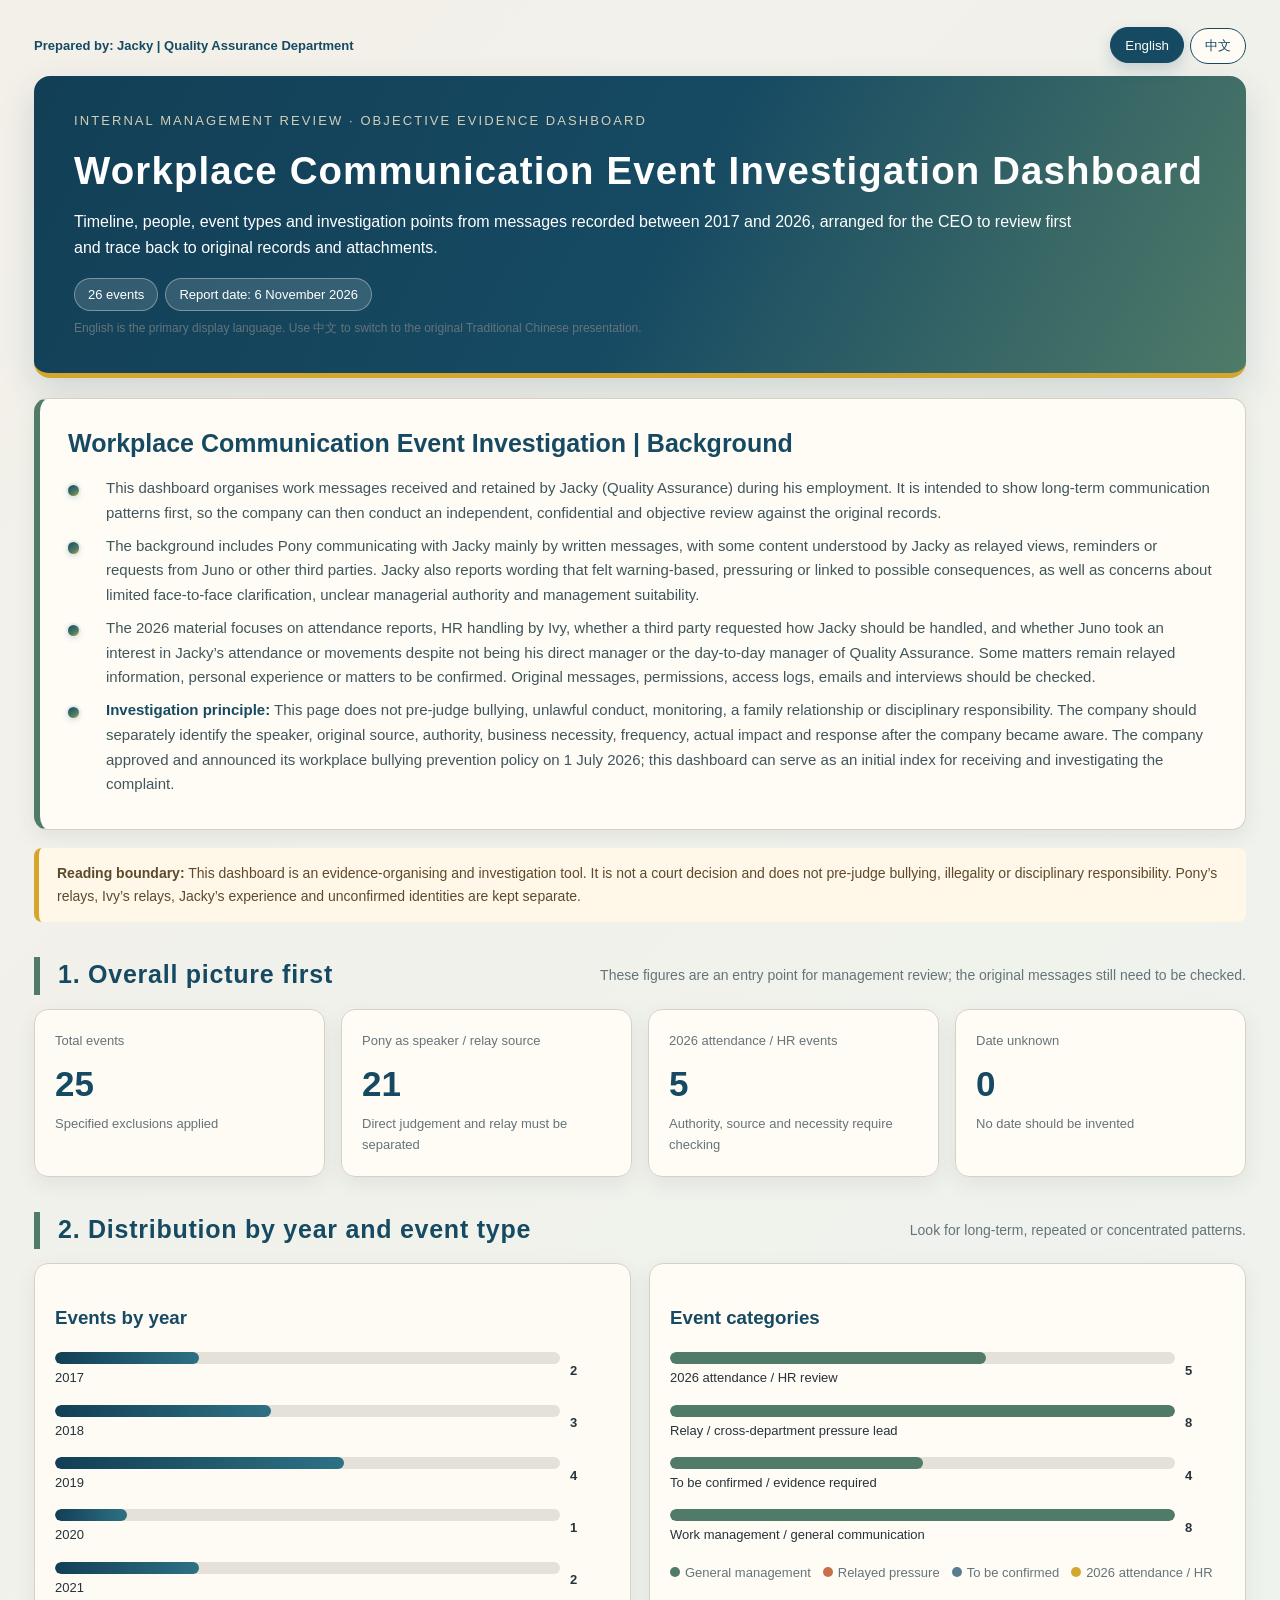
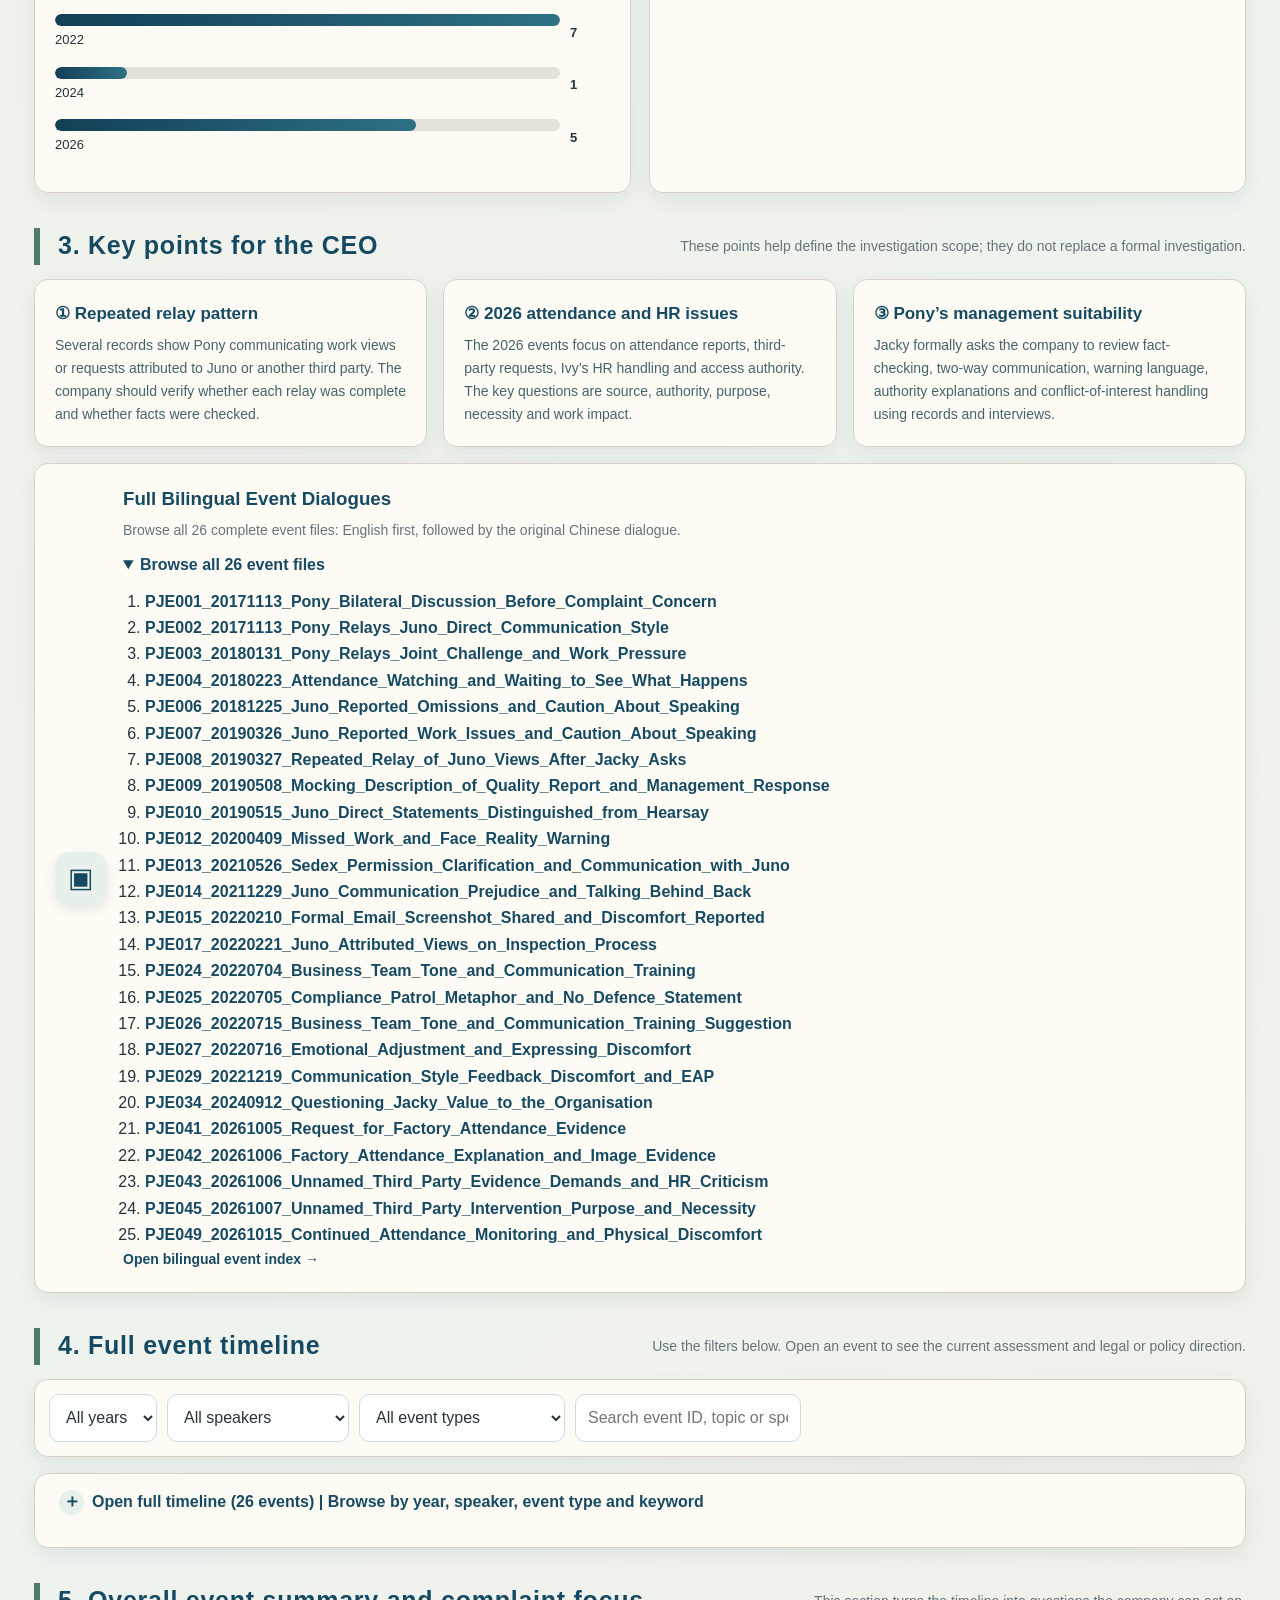
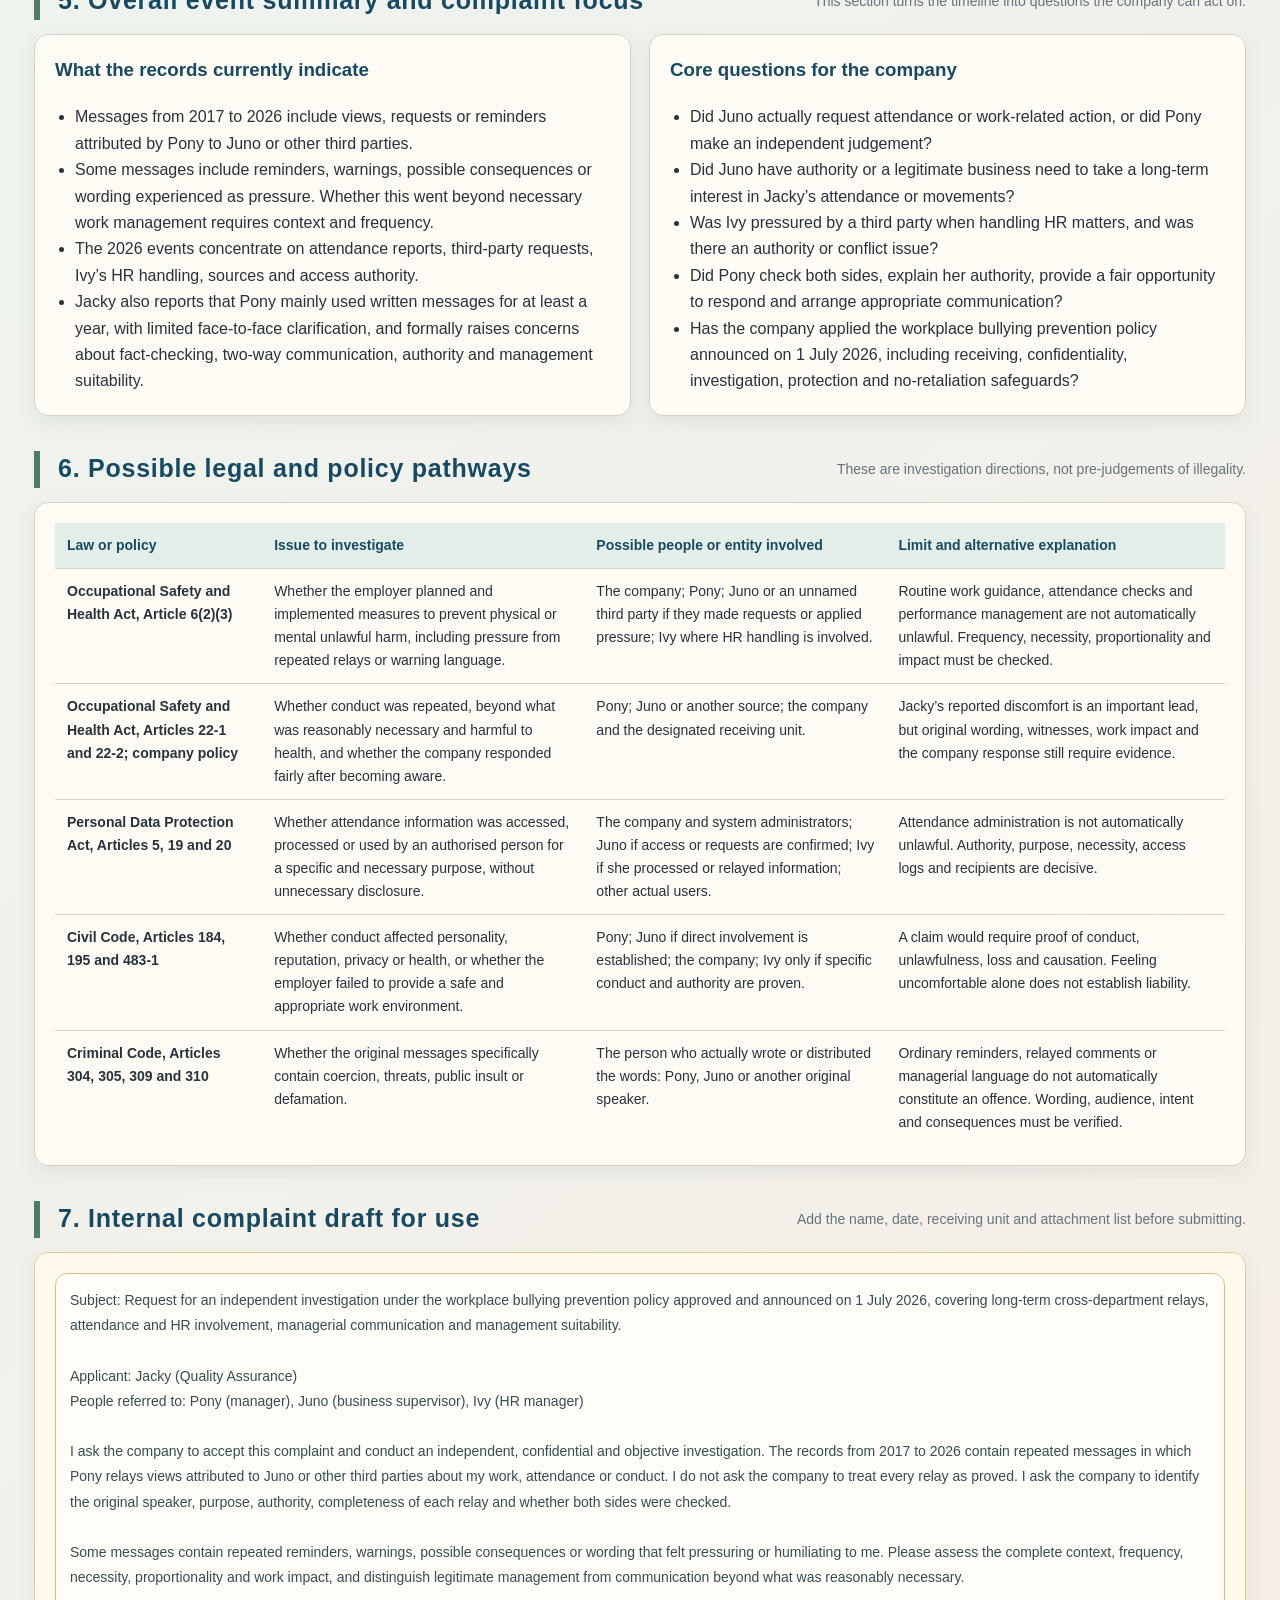
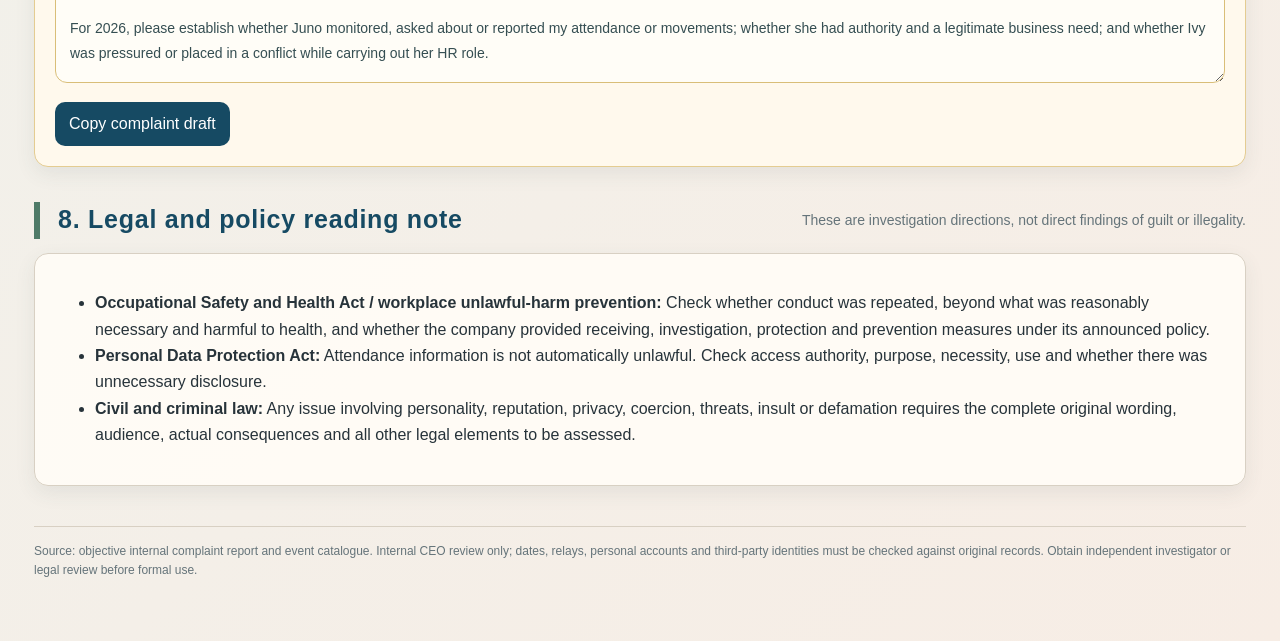
==== commit a8c22262: "Remove PJE005 event" ====
--- a/workplace-communication-dashboard-20261107/workplace-dashboard/index.html
+++ b/workplace-communication-dashboard-20261107/workplace-dashboard/index.html
@@ -111,7 +111,7 @@
 <div class="footer">資料來源：客觀版內部申訴報告事件清冊。此HTML為內部審閱用，不公開發布；日期不明、轉述、本人陳述及第三人身分均應回查原始資料。建議正式使用前由公司指定的獨立調查人員或律師檢視。</div>
 </main>
 <script>
-const EVENTS = [{"code": "PJE001", "date": "2017-11-13", "year": "2017", "sortDate": "2017-11-13", "speaker": "Pony", "topic": "先討論如何了解雙方說法，並避免讓溝通被理解成互相告狀；重點仍待對照完整前後文。", "current": "較像正常管理", "legal": "先區分合理工作管理與逾越必要範圍", "kind": "工作管理／一般溝通", "color": "teal"}, {"code": "PJE002", "date": "2017-11-13", "year": "2017", "sortDate": "2017-11-13", "speaker": "Pony（轉述Juno）", "topic": "Pony（轉述Juno）：調停後提到Juno的表達較直接，並勸Jacky先放輕鬆；需確認這段話的完整語境。", "current": "較像正常管理", "legal": "職安法與不法侵害防治風險；民刑事須視具體要件", "kind": "轉述／跨部門壓力線索", "color": "coral"}, {"code": "PJE003", "date": "2018-01-31", "year": "2018", "sortDate": "2018-01-31", "speaker": "Pony", "topic": "Pony轉達可能形成聯合挑戰的工作壓力，並要求Jacky先撐住；第三人原話尚待補證。", "current": "有風險未定性", "legal": "先區分合理工作管理與逾越必要範圍", "kind": "工作管理／一般溝通", "color": "teal"}, {"code": "PJE004", "date": "2018-02-23", "year": "2018", "sortDate": "2018-02-23", "speaker": "Pony", "topic": "Pony以「有人在盯」及「等著看好戲」提醒出勤，形成對Jacky工作表現被持續關注的訊息。", "current": "建議調查", "legal": "先區分合理工作管理與逾越必要範圍", "kind": "工作管理／一般溝通", "color": "teal"}, {"code": "PJE005", "date": "2018-07-26", "year": "2018", "sortDate": "2018-07-26", "speaker": "Pony（轉述Juno）", "topic": "Pony（轉述Juno）：Pony以「槍口」比喻第三人將注意力轉向Jacky；比喻的對象、來源及完整上下文仍須確認。", "current": "有風險未定性", "legal": "職安法與不法侵害防治風險；民刑事須視具體要件", "kind": "轉述／跨部門壓力線索", "color": "coral"}, {"code": "PJE006", "date": "2018-12-25", "year": "2018", "sortDate": "2018-12-25", "speaker": "Pony", "topic": "對話反映有人私下耳語及Jacky對工作尊嚴的感受；需區分已知事實與Jacky的主觀反應。", "current": "待確認", "legal": "須先確認原始來源、權限、語意與完整前後文", "kind": "待確認／需補證", "color": "violet"}, {"code": "PJE007", "date": "2019-03-26", "year": "2019", "sortDate": "2019-03-26", "speaker": "Pony（轉述Juno）", "topic": "Pony（轉述Juno）：Pony轉述Juno認為Jacky有漏件、對Jacky有很多意見，並提醒Jacky在特定人面前說話要小心；Juno原始訊息尚未取得。", "current": "建議調查", "legal": "職安法與不法侵害防治風險；民刑事須視具體要件", "kind": "轉述／跨部門壓力線索", "color": "coral"}, {"code": "PJE008", "date": "2019-03-27", "year": "2019", "sortDate": "2019-03-27", "speaker": "Pony（轉述Juno）", "topic": "Pony（轉述Juno）：Jacky主動詢問Juno相關事項後，Pony再次表示Juno對Jacky有很多意見；這與前一日訊息形成連續脈絡。", "current": "較像正常管理", "legal": "職安法與不法侵害防治風險；民刑事須視具體要件", "kind": "轉述／跨部門壓力線索", "color": "coral"}, {"code": "PJE009", "date": "2019-05-08", "year": "2019", "sortDate": "2019-05-08", "speaker": "Pony（轉述Juno）", "topic": "Pony（轉述Juno）：Pony反映會議中有人以戲謔方式談品質報告，並回應Jacky對主管處理方式的疑問；需查明實際發言者及場合。", "current": "建議調查", "legal": "職安法與不法侵害防治風險；民刑事須視具體要件", "kind": "轉述／跨部門壓力線索", "color": "coral"}, {"code": "PJE010", "date": "2019-05-15", "year": "2019", "sortDate": "2019-05-15", "speaker": "Pony（轉述Juno）", "topic": "Pony（轉述Juno）：Pony區分Juno直接表達的看法與其他耳聞的負面評價，顯示訊息來源不只一種；各來源仍須逐一核對。", "current": "建議調查", "legal": "職安法與不法侵害防治風險；民刑事須視具體要件", "kind": "轉述／跨部門壓力線索", "color": "coral"}, {"code": "PJE012", "date": "2020-04-09", "year": "2020", "sortDate": "2020-04-09", "speaker": "Pony", "topic": "在工作遺漏的背景下，Pony表示「我也救不了你」及「請面對現實」；需同時檢視工作缺失與語氣是否適當。", "current": "有風險未定性", "legal": "先區分合理工作管理與逾越必要範圍", "kind": "工作管理／一般溝通", "color": "teal"}, {"code": "PJE013", "date": "2021-05-26", "year": "2021", "sortDate": "2021-05-26", "speaker": "Pony（轉述Juno）", "topic": "Pony（轉述Juno）：Pony釐清Sedex權限及文件責任，並提出與Juno溝通的建議；主要內容仍屬工作分工與溝通安排。", "current": "較像正常管理", "legal": "職安法與不法侵害防治風險；民刑事須視具體要件", "kind": "轉述／跨部門壓力線索", "color": "coral"}, {"code": "PJE014", "date": "2021-12-29", "year": "2021", "sortDate": "2021-12-29", "speaker": "Pony（轉述Juno）", "topic": "Pony（轉述Juno）：Pony討論Juno的溝通方式，並轉述可能涉及「成見、沒把柄、說嘴」等負面評價；原始來源及具體對象待確認。", "current": "建議調查", "legal": "須先確認原始來源、權限、語意與完整前後文", "kind": "待確認／需補證", "color": "violet"}, {"code": "PJE015", "date": "2022-02-10", "year": "2022", "sortDate": "2022-02-10", "speaker": "Pony", "topic": "Jacky反映正式郵件被截圖並副本給其他人，因而感受不佳；需確認郵件目的、收件人及是否符合工作需要。", "current": "待確認", "legal": "須先確認原始來源、權限、語意與完整前後文", "kind": "待確認／需補證", "color": "violet"}, {"code": "PJE017", "date": "2022-02-21", "year": "2022", "sortDate": "2022-02-21", "speaker": "Pony（轉述Juno）", "topic": "Pony（轉述Juno）：Pony轉貼署名為Juno的驗貨流程意見，要求Jacky依該意見理解或處理；需核對原始訊息及授權來源。", "current": "較像正常管理", "legal": "職安法與不法侵害防治風險；民刑事須視具體要件", "kind": "轉述／跨部門壓力線索", "color": "coral"}, {"code": "PJE024", "date": "2022-07-04", "year": "2022", "sortDate": "2022-07-04", "speaker": "Pony", "topic": "導入日曆後，Pony提到匿名挑釁者可能拿Jacky的言行向Pony提出挑戰；匿名者及實際內容均待確認。", "current": "待確認", "legal": "須先確認原始來源、權限、語意與完整前後文", "kind": "待確認／需補證", "color": "violet"}, {"code": "PJE025", "date": "2022-07-05", "year": "2022", "sortDate": "2022-07-05", "speaker": "Pony（轉述Juno）", "topic": "Pony（轉述Juno）：Pony形容第三人像糾察隊、用放大鏡檢視Jacky，並表示不替Jacky辯護；需查明是否有具體工作事實及轉述來源。", "current": "建議調查", "legal": "職安法與不法侵害防治風險；民刑事須視具體要件", "kind": "轉述／跨部門壓力線索", "color": "coral"}, {"code": "PJE026", "date": "2022-07-15", "year": "2022", "sortDate": "2022-07-15", "speaker": "Pony", "topic": "Pony轉達業務端對溝通口氣的反映，並提出溝通課程建議；需區分具體改善要求與對人格或態度的評價。", "current": "有風險未定性", "legal": "先區分合理工作管理與逾越必要範圍", "kind": "工作管理／一般溝通", "color": "teal"}, {"code": "PJE027", "date": "2022-07-16", "year": "2022", "sortDate": "2022-07-16", "speaker": "Pony", "topic": "Pony要求Jacky調整情緒，並教導如何表達不舒服；需確認是否同時提供具體工作改善方法及回應機會。", "current": "有風險未定性", "legal": "先區分合理工作管理與逾越必要範圍", "kind": "工作管理／一般溝通", "color": "teal"}, {"code": "PJE029", "date": "2022-12-19", "year": "2022", "sortDate": "2022-12-19", "speaker": "Pony", "topic": "Pony直接回饋Jacky的表達方式，預告談話可能讓Jacky不舒服，並提到EAP資源；需檢視整段對話的支持與壓力效果。", "current": "較像正常管理", "legal": "先區分合理工作管理與逾越必要範圍", "kind": "工作管理／一般溝通", "color": "teal"}, {"code": "PJE034", "date": "2024-09-12", "year": "2024", "sortDate": "2024-09-12", "speaker": "Pony", "topic": "在驗貨回報不足的背景下，Pony使用「質疑你的存在價值」的說法；需確認原話、指涉對象及是否超出工作回饋必要範圍。", "current": "建議調查", "legal": "先區分合理工作管理與逾越必要範圍", "kind": "工作管理／一般溝通", "color": "teal"}, {"code": "PJE041", "date": "2026-10-05", "year": "2026", "sortDate": "2026-10-05", "speaker": "Ivy（轉述）", "topic": "Ivy（轉述）：Ivy要求工廠提供出勤證明，以核對Jacky的出勤狀況；需確認資料取得目的、必要性及處理流程。", "current": "較像正常管理", "legal": "職安法第6條、第22-1、22-2條；個資法第5、19、20條待查明", "kind": "2026出勤／人資調查", "color": "amber"}, {"code": "PJE042", "date": "2026-10-06", "year": "2026", "sortDate": "2026-10-06", "speaker": "Ivy（轉述）", "topic": "Ivy（轉述）：Jacky補充工廠出勤情形並提供圖片，作為出勤說明；圖片內容、時間及真實性應保留原始檔核對。", "current": "較像正常管理", "legal": "職安法第6條、第22-1、22-2條；個資法第5、19、20條待查明", "kind": "2026出勤／人資調查", "color": "amber"}, {"code": "PJE043", "date": "2026-10-06", "year": "2026", "sortDate": "2026-10-06", "speaker": "待確認", "topic": "Ivy轉述未具名第三人提出訴求，要求Jacky提供證據，並提到對方以較強烈方式要求人資處理；第三人身分與原始訊息待查。", "current": "建議調查", "legal": "職安法第6條、第22-1、22-2條；個資法第5、19、20條待查明", "kind": "2026出勤／人資調查", "color": "amber"}, {"code": "PJE045", "date": "2026-10-07", "year": "2026", "sortDate": "2026-10-07", "speaker": "待確認", "topic": "Ivy在晚間談到未具名第三人介入過多；需確認第三人身分、介入事項及該次聯絡的工作必要性。", "current": "待確認", "legal": "職安法第6條、第22-1、22-2條；個資法第5、19、20條待查明", "kind": "2026出勤／人資調查", "color": "amber"}, {"code": "PJE049", "date": "2026-10-15", "year": "2026", "sortDate": "2026-10-15", "speaker": "Pony", "topic": "Jacky反映自己持續被盯出勤且出現身體不適，Pony對此作出回應；需區分主觀感受、實際追蹤行為及後續工作影響。", "current": "建議調查", "legal": "職安法第6條、第22-1、22-2條；個資法第5、19、20條待查明", "kind": "2026出勤／人資調查", "color": "amber"}];
+const EVENTS = [{"code": "PJE001", "date": "2017-11-13", "year": "2017", "sortDate": "2017-11-13", "speaker": "Pony", "topic": "先討論如何了解雙方說法，並避免讓溝通被理解成互相告狀；重點仍待對照完整前後文。", "current": "較像正常管理", "legal": "先區分合理工作管理與逾越必要範圍", "kind": "工作管理／一般溝通", "color": "teal"}, {"code": "PJE002", "date": "2017-11-13", "year": "2017", "sortDate": "2017-11-13", "speaker": "Pony（轉述Juno）", "topic": "Pony（轉述Juno）：調停後提到Juno的表達較直接，並勸Jacky先放輕鬆；需確認這段話的完整語境。", "current": "較像正常管理", "legal": "職安法與不法侵害防治風險；民刑事須視具體要件", "kind": "轉述／跨部門壓力線索", "color": "coral"}, {"code": "PJE003", "date": "2018-01-31", "year": "2018", "sortDate": "2018-01-31", "speaker": "Pony", "topic": "Pony轉達可能形成聯合挑戰的工作壓力，並要求Jacky先撐住；第三人原話尚待補證。", "current": "有風險未定性", "legal": "先區分合理工作管理與逾越必要範圍", "kind": "工作管理／一般溝通", "color": "teal"}, {"code": "PJE004", "date": "2018-02-23", "year": "2018", "sortDate": "2018-02-23", "speaker": "Pony", "topic": "Pony以「有人在盯」及「等著看好戲」提醒出勤，形成對Jacky工作表現被持續關注的訊息。", "current": "建議調查", "legal": "先區分合理工作管理與逾越必要範圍", "kind": "工作管理／一般溝通", "color": "teal"}, {"code": "PJE006", "date": "2018-12-25", "year": "2018", "sortDate": "2018-12-25", "speaker": "Pony", "topic": "對話反映有人私下耳語及Jacky對工作尊嚴的感受；需區分已知事實與Jacky的主觀反應。", "current": "待確認", "legal": "須先確認原始來源、權限、語意與完整前後文", "kind": "待確認／需補證", "color": "violet"}, {"code": "PJE007", "date": "2019-03-26", "year": "2019", "sortDate": "2019-03-26", "speaker": "Pony（轉述Juno）", "topic": "Pony（轉述Juno）：Pony轉述Juno認為Jacky有漏件、對Jacky有很多意見，並提醒Jacky在特定人面前說話要小心；Juno原始訊息尚未取得。", "current": "建議調查", "legal": "職安法與不法侵害防治風險；民刑事須視具體要件", "kind": "轉述／跨部門壓力線索", "color": "coral"}, {"code": "PJE008", "date": "2019-03-27", "year": "2019", "sortDate": "2019-03-27", "speaker": "Pony（轉述Juno）", "topic": "Pony（轉述Juno）：Jacky主動詢問Juno相關事項後，Pony再次表示Juno對Jacky有很多意見；這與前一日訊息形成連續脈絡。", "current": "較像正常管理", "legal": "職安法與不法侵害防治風險；民刑事須視具體要件", "kind": "轉述／跨部門壓力線索", "color": "coral"}, {"code": "PJE009", "date": "2019-05-08", "year": "2019", "sortDate": "2019-05-08", "speaker": "Pony（轉述Juno）", "topic": "Pony（轉述Juno）：Pony反映會議中有人以戲謔方式談品質報告，並回應Jacky對主管處理方式的疑問；需查明實際發言者及場合。", "current": "建議調查", "legal": "職安法與不法侵害防治風險；民刑事須視具體要件", "kind": "轉述／跨部門壓力線索", "color": "coral"}, {"code": "PJE010", "date": "2019-05-15", "year": "2019", "sortDate": "2019-05-15", "speaker": "Pony（轉述Juno）", "topic": "Pony（轉述Juno）：Pony區分Juno直接表達的看法與其他耳聞的負面評價，顯示訊息來源不只一種；各來源仍須逐一核對。", "current": "建議調查", "legal": "職安法與不法侵害防治風險；民刑事須視具體要件", "kind": "轉述／跨部門壓力線索", "color": "coral"}, {"code": "PJE012", "date": "2020-04-09", "year": "2020", "sortDate": "2020-04-09", "speaker": "Pony", "topic": "在工作遺漏的背景下，Pony表示「我也救不了你」及「請面對現實」；需同時檢視工作缺失與語氣是否適當。", "current": "有風險未定性", "legal": "先區分合理工作管理與逾越必要範圍", "kind": "工作管理／一般溝通", "color": "teal"}, {"code": "PJE013", "date": "2021-05-26", "year": "2021", "sortDate": "2021-05-26", "speaker": "Pony（轉述Juno）", "topic": "Pony（轉述Juno）：Pony釐清Sedex權限及文件責任，並提出與Juno溝通的建議；主要內容仍屬工作分工與溝通安排。", "current": "較像正常管理", "legal": "職安法與不法侵害防治風險；民刑事須視具體要件", "kind": "轉述／跨部門壓力線索", "color": "coral"}, {"code": "PJE014", "date": "2021-12-29", "year": "2021", "sortDate": "2021-12-29", "speaker": "Pony（轉述Juno）", "topic": "Pony（轉述Juno）：Pony討論Juno的溝通方式，並轉述可能涉及「成見、沒把柄、說嘴」等負面評價；原始來源及具體對象待確認。", "current": "建議調查", "legal": "須先確認原始來源、權限、語意與完整前後文", "kind": "待確認／需補證", "color": "violet"}, {"code": "PJE015", "date": "2022-02-10", "year": "2022", "sortDate": "2022-02-10", "speaker": "Pony", "topic": "Jacky反映正式郵件被截圖並副本給其他人，因而感受不佳；需確認郵件目的、收件人及是否符合工作需要。", "current": "待確認", "legal": "須先確認原始來源、權限、語意與完整前後文", "kind": "待確認／需補證", "color": "violet"}, {"code": "PJE017", "date": "2022-02-21", "year": "2022", "sortDate": "2022-02-21", "speaker": "Pony（轉述Juno）", "topic": "Pony（轉述Juno）：Pony轉貼署名為Juno的驗貨流程意見，要求Jacky依該意見理解或處理；需核對原始訊息及授權來源。", "current": "較像正常管理", "legal": "職安法與不法侵害防治風險；民刑事須視具體要件", "kind": "轉述／跨部門壓力線索", "color": "coral"}, {"code": "PJE024", "date": "2022-07-04", "year": "2022", "sortDate": "2022-07-04", "speaker": "Pony", "topic": "導入日曆後，Pony提到匿名挑釁者可能拿Jacky的言行向Pony提出挑戰；匿名者及實際內容均待確認。", "current": "待確認", "legal": "須先確認原始來源、權限、語意與完整前後文", "kind": "待確認／需補證", "color": "violet"}, {"code": "PJE025", "date": "2022-07-05", "year": "2022", "sortDate": "2022-07-05", "speaker": "Pony（轉述Juno）", "topic": "Pony（轉述Juno）：Pony形容第三人像糾察隊、用放大鏡檢視Jacky，並表示不替Jacky辯護；需查明是否有具體工作事實及轉述來源。", "current": "建議調查", "legal": "職安法與不法侵害防治風險；民刑事須視具體要件", "kind": "轉述／跨部門壓力線索", "color": "coral"}, {"code": "PJE026", "date": "2022-07-15", "year": "2022", "sortDate": "2022-07-15", "speaker": "Pony", "topic": "Pony轉達業務端對溝通口氣的反映，並提出溝通課程建議；需區分具體改善要求與對人格或態度的評價。", "current": "有風險未定性", "legal": "先區分合理工作管理與逾越必要範圍", "kind": "工作管理／一般溝通", "color": "teal"}, {"code": "PJE027", "date": "2022-07-16", "year": "2022", "sortDate": "2022-07-16", "speaker": "Pony", "topic": "Pony要求Jacky調整情緒，並教導如何表達不舒服；需確認是否同時提供具體工作改善方法及回應機會。", "current": "有風險未定性", "legal": "先區分合理工作管理與逾越必要範圍", "kind": "工作管理／一般溝通", "color": "teal"}, {"code": "PJE029", "date": "2022-12-19", "year": "2022", "sortDate": "2022-12-19", "speaker": "Pony", "topic": "Pony直接回饋Jacky的表達方式，預告談話可能讓Jacky不舒服，並提到EAP資源；需檢視整段對話的支持與壓力效果。", "current": "較像正常管理", "legal": "先區分合理工作管理與逾越必要範圍", "kind": "工作管理／一般溝通", "color": "teal"}, {"code": "PJE034", "date": "2024-09-12", "year": "2024", "sortDate": "2024-09-12", "speaker": "Pony", "topic": "在驗貨回報不足的背景下，Pony使用「質疑你的存在價值」的說法；需確認原話、指涉對象及是否超出工作回饋必要範圍。", "current": "建議調查", "legal": "先區分合理工作管理與逾越必要範圍", "kind": "工作管理／一般溝通", "color": "teal"}, {"code": "PJE041", "date": "2026-10-05", "year": "2026", "sortDate": "2026-10-05", "speaker": "Ivy（轉述）", "topic": "Ivy（轉述）：Ivy要求工廠提供出勤證明，以核對Jacky的出勤狀況；需確認資料取得目的、必要性及處理流程。", "current": "較像正常管理", "legal": "職安法第6條、第22-1、22-2條；個資法第5、19、20條待查明", "kind": "2026出勤／人資調查", "color": "amber"}, {"code": "PJE042", "date": "2026-10-06", "year": "2026", "sortDate": "2026-10-06", "speaker": "Ivy（轉述）", "topic": "Ivy（轉述）：Jacky補充工廠出勤情形並提供圖片，作為出勤說明；圖片內容、時間及真實性應保留原始檔核對。", "current": "較像正常管理", "legal": "職安法第6條、第22-1、22-2條；個資法第5、19、20條待查明", "kind": "2026出勤／人資調查", "color": "amber"}, {"code": "PJE043", "date": "2026-10-06", "year": "2026", "sortDate": "2026-10-06", "speaker": "待確認", "topic": "Ivy轉述未具名第三人提出訴求，要求Jacky提供證據，並提到對方以較強烈方式要求人資處理；第三人身分與原始訊息待查。", "current": "建議調查", "legal": "職安法第6條、第22-1、22-2條；個資法第5、19、20條待查明", "kind": "2026出勤／人資調查", "color": "amber"}, {"code": "PJE045", "date": "2026-10-07", "year": "2026", "sortDate": "2026-10-07", "speaker": "待確認", "topic": "Ivy在晚間談到未具名第三人介入過多；需確認第三人身分、介入事項及該次聯絡的工作必要性。", "current": "待確認", "legal": "職安法第6條、第22-1、22-2條；個資法第5、19、20條待查明", "kind": "2026出勤／人資調查", "color": "amber"}, {"code": "PJE049", "date": "2026-10-15", "year": "2026", "sortDate": "2026-10-15", "speaker": "Pony", "topic": "Jacky反映自己持續被盯出勤且出現身體不適，Pony對此作出回應；需區分主觀感受、實際追蹤行為及後續工作影響。", "current": "建議調查", "legal": "職安法第6條、第22-1、22-2條；個資法第5、19、20條待查明", "kind": "2026出勤／人資調查", "color": "amber"}];
 const colors={teal:'#4F7B68',coral:'#C96E4B',violet:'#587C91',amber:'#D4A62B'};
 const esc=s=>String(s).replace(/[&<>'"]/g,c=>({'&':'&amp;','<':'&lt;','>':'&gt;',"'":'&#39;','"':'&quot;'}[c]));
 const counts=(key)=>EVENTS.reduce((a,e)=>(a[e[key]]=(a[e[key]]||0)+1,a),{});
@@ -127,7 +127,6 @@
 PJE002:'After mediation, Pony referred to Juno’s direct communication style and advised Jacky to relax.',
 PJE003:'Pony referred to a joint challenge and work pressure, and told Jacky to hold on.',
 PJE004:'Pony used wording about someone watching Jacky and waiting to see what happened when discussing attendance.',
-PJE005:'Pony used a “gun to your head” metaphor when describing a third party turning attention to Jacky.',
 PJE006:'Pony said Juno believed there were omissions and had many views about Jacky, and advised caution before speaking in front of others.',
 PJE007:'Pony relayed that Juno believed Jacky had omissions and many issues, and advised caution before speaking to certain people.',
 PJE008:'After Jacky asked about Juno, Pony again said Juno had many views about Jacky, indicating a repeated relay pattern.',
@@ -167,8 +166,8 @@
 legalNote:'<ul><li><b>Occupational Safety and Health Act / workplace unlawful-harm prevention:</b> Check whether conduct was repeated, beyond what was reasonably necessary and harmful to health, and whether the company provided receiving, investigation, protection and prevention measures under its announced policy.</li><li><b>Personal Data Protection Act:</b> Attendance information is not automatically unlawful. Check access authority, purpose, necessity, use and whether there was unnecessary disclosure.</li><li><b>Civil and criminal law:</b> Any issue involving personality, reputation, privacy, coercion, threats, insult or defamation requires the complete original wording, audience, actual consequences and all other legal elements to be assessed.</li></ul>'
 };
 const sectionEN=[['<h2>1. Overall picture first</h2><p>These figures are an entry point for management review; the original messages still need to be checked.</p>'],['<h2>2. Distribution by year and event type</h2><p>Look for long-term, repeated or concentrated patterns.</p>'],['<h2>3. Key points for the CEO</h2><p>These points help define the investigation scope; they do not replace a formal investigation.</p>'],['<h2>4. Full event timeline</h2><p>Use the filters below. Open an event to see the current assessment and legal or policy direction.</p>'],['<h2>5. Overall event summary and complaint focus</h2><p>This section turns the timeline into questions the company can act on.</p>'],['<h2>6. Possible legal and policy pathways</h2><p>These are investigation directions, not pre-judgements of illegality.</p>'],['<h2>7. Internal complaint draft for use</h2><p>Add the name, date, receiving unit and attachment list before submitting.</p>'],['<h2>8. Legal and policy reading note</h2><p>These are investigation directions, not direct findings of guilt or illegality.</p>']];
-const evidenceEN="<div class=\"evidence-icon\">▣</div><div><h3>Full Bilingual Event Dialogues</h3><p>Browse all 26 complete event files: English first, followed by the original Chinese dialogue.</p><details open style=\"margin-top:10px\"><summary style=\"cursor:pointer;font-weight:800;color:#164A63\">Browse all 26 event files</summary><ol style=\"margin:10px 0 0;padding-left:22px\"><li><a href=\"events/PJE001_20171113_Pony_Bilateral_Discussion_Before_Complaint_Concern.txt\" target=\"_blank\" rel=\"noopener\">PJE001_20171113_Pony_Bilateral_Discussion_Before_Complaint_Concern</a></li><li><a href=\"events/PJE002_20171113_Pony_Relays_Juno_Direct_Communication_Style.txt\" target=\"_blank\" rel=\"noopener\">PJE002_20171113_Pony_Relays_Juno_Direct_Communication_Style</a></li><li><a href=\"events/PJE003_20180131_Pony_Relays_Joint_Challenge_and_Work_Pressure.txt\" target=\"_blank\" rel=\"noopener\">PJE003_20180131_Pony_Relays_Joint_Challenge_and_Work_Pressure</a></li><li><a href=\"events/PJE004_20180223_Attendance_Watching_and_Waiting_to_See_What_Happens.txt\" target=\"_blank\" rel=\"noopener\">PJE004_20180223_Attendance_Watching_and_Waiting_to_See_What_Happens</a></li><li><a href=\"events/PJE005_20180726_Gun_to_Your_Head_Metaphor_and_Third_Party_Attention.txt\" target=\"_blank\" rel=\"noopener\">PJE005_20180726_Gun_to_Your_Head_Metaphor_and_Third_Party_Attention</a></li><li><a href=\"events/PJE006_20181225_Juno_Reported_Omissions_and_Caution_About_Speaking.txt\" target=\"_blank\" rel=\"noopener\">PJE006_20181225_Juno_Reported_Omissions_and_Caution_About_Speaking</a></li><li><a href=\"events/PJE007_20190326_Juno_Reported_Work_Issues_and_Caution_About_Speaking.txt\" target=\"_blank\" rel=\"noopener\">PJE007_20190326_Juno_Reported_Work_Issues_and_Caution_About_Speaking</a></li><li><a href=\"events/PJE008_20190327_Repeated_Relay_of_Juno_Views_After_Jacky_Asks.txt\" target=\"_blank\" rel=\"noopener\">PJE008_20190327_Repeated_Relay_of_Juno_Views_After_Jacky_Asks</a></li><li><a href=\"events/PJE009_20190508_Mocking_Description_of_Quality_Report_and_Management_Response.txt\" target=\"_blank\" rel=\"noopener\">PJE009_20190508_Mocking_Description_of_Quality_Report_and_Management_Response</a></li><li><a href=\"events/PJE010_20190515_Juno_Direct_Statements_Distinguished_from_Hearsay.txt\" target=\"_blank\" rel=\"noopener\">PJE010_20190515_Juno_Direct_Statements_Distinguished_from_Hearsay</a></li><li><a href=\"events/PJE012_20200409_Missed_Work_and_Face_Reality_Warning.txt\" target=\"_blank\" rel=\"noopener\">PJE012_20200409_Missed_Work_and_Face_Reality_Warning</a></li><li><a href=\"events/PJE013_20210526_Sedex_Permission_Clarification_and_Communication_with_Juno.txt\" target=\"_blank\" rel=\"noopener\">PJE013_20210526_Sedex_Permission_Clarification_and_Communication_with_Juno</a></li><li><a href=\"events/PJE014_20211229_Juno_Communication_Prejudice_and_Talking_Behind_Back.txt\" target=\"_blank\" rel=\"noopener\">PJE014_20211229_Juno_Communication_Prejudice_and_Talking_Behind_Back</a></li><li><a href=\"events/PJE015_20220210_Formal_Email_Screenshot_Shared_and_Discomfort_Reported.txt\" target=\"_blank\" rel=\"noopener\">PJE015_20220210_Formal_Email_Screenshot_Shared_and_Discomfort_Reported</a></li><li><a href=\"events/PJE017_20220221_Juno_Attributed_Views_on_Inspection_Process.txt\" target=\"_blank\" rel=\"noopener\">PJE017_20220221_Juno_Attributed_Views_on_Inspection_Process</a></li><li><a href=\"events/PJE024_20220704_Business_Team_Tone_and_Communication_Training.txt\" target=\"_blank\" rel=\"noopener\">PJE024_20220704_Business_Team_Tone_and_Communication_Training</a></li><li><a href=\"events/PJE025_20220705_Compliance_Patrol_Metaphor_and_No_Defence_Statement.txt\" target=\"_blank\" rel=\"noopener\">PJE025_20220705_Compliance_Patrol_Metaphor_and_No_Defence_Statement</a></li><li><a href=\"events/PJE026_20220715_Business_Team_Tone_and_Communication_Training_Suggestion.txt\" target=\"_blank\" rel=\"noopener\">PJE026_20220715_Business_Team_Tone_and_Communication_Training_Suggestion</a></li><li><a href=\"events/PJE027_20220716_Emotional_Adjustment_and_Expressing_Discomfort.txt\" target=\"_blank\" rel=\"noopener\">PJE027_20220716_Emotional_Adjustment_and_Expressing_Discomfort</a></li><li><a href=\"events/PJE029_20221219_Communication_Style_Feedback_Discomfort_and_EAP.txt\" target=\"_blank\" rel=\"noopener\">PJE029_20221219_Communication_Style_Feedback_Discomfort_and_EAP</a></li><li><a href=\"events/PJE034_20240912_Questioning_Jacky_Value_to_the_Organisation.txt\" target=\"_blank\" rel=\"noopener\">PJE034_20240912_Questioning_Jacky_Value_to_the_Organisation</a></li><li><a href=\"events/PJE041_20261005_Request_for_Factory_Attendance_Evidence.txt\" target=\"_blank\" rel=\"noopener\">PJE041_20261005_Request_for_Factory_Attendance_Evidence</a></li><li><a href=\"events/PJE042_20261006_Factory_Attendance_Explanation_and_Image_Evidence.txt\" target=\"_blank\" rel=\"noopener\">PJE042_20261006_Factory_Attendance_Explanation_and_Image_Evidence</a></li><li><a href=\"events/PJE043_20261006_Unnamed_Third_Party_Evidence_Demands_and_HR_Criticism.txt\" target=\"_blank\" rel=\"noopener\">PJE043_20261006_Unnamed_Third_Party_Evidence_Demands_and_HR_Criticism</a></li><li><a href=\"events/PJE045_20261007_Unnamed_Third_Party_Intervention_Purpose_and_Necessity.txt\" target=\"_blank\" rel=\"noopener\">PJE045_20261007_Unnamed_Third_Party_Intervention_Purpose_and_Necessity</a></li><li><a href=\"events/PJE049_20261015_Continued_Attendance_Monitoring_and_Physical_Discomfort.txt\" target=\"_blank\" rel=\"noopener\">PJE049_20261015_Continued_Attendance_Monitoring_and_Physical_Discomfort</a></li></ol></details><p><a href=\"events/index.html\" target=\"_blank\" rel=\"noopener\">Open bilingual event index →</a></p></div>";
-const evidenceZH="<div class=\"evidence-icon\">▣</div><div><h3>英中完整事件對話</h3><p>瀏覽全部26個完整事件檔案：先列英文，後列原本中文對話。</p><details open style=\"margin-top:10px\"><summary style=\"cursor:pointer;font-weight:800;color:#164A63\">展開26件事件檔案</summary><ol style=\"margin:10px 0 0;padding-left:22px\"><li><a href=\"events/PJE001_20171113_Pony_Bilateral_Discussion_Before_Complaint_Concern.txt\" target=\"_blank\" rel=\"noopener\">PJE001_20171113_Pony_Bilateral_Discussion_Before_Complaint_Concern</a></li><li><a href=\"events/PJE002_20171113_Pony_Relays_Juno_Direct_Communication_Style.txt\" target=\"_blank\" rel=\"noopener\">PJE002_20171113_Pony_Relays_Juno_Direct_Communication_Style</a></li><li><a href=\"events/PJE003_20180131_Pony_Relays_Joint_Challenge_and_Work_Pressure.txt\" target=\"_blank\" rel=\"noopener\">PJE003_20180131_Pony_Relays_Joint_Challenge_and_Work_Pressure</a></li><li><a href=\"events/PJE004_20180223_Attendance_Watching_and_Waiting_to_See_What_Happens.txt\" target=\"_blank\" rel=\"noopener\">PJE004_20180223_Attendance_Watching_and_Waiting_to_See_What_Happens</a></li><li><a href=\"events/PJE005_20180726_Gun_to_Your_Head_Metaphor_and_Third_Party_Attention.txt\" target=\"_blank\" rel=\"noopener\">PJE005_20180726_Gun_to_Your_Head_Metaphor_and_Third_Party_Attention</a></li><li><a href=\"events/PJE006_20181225_Juno_Reported_Omissions_and_Caution_About_Speaking.txt\" target=\"_blank\" rel=\"noopener\">PJE006_20181225_Juno_Reported_Omissions_and_Caution_About_Speaking</a></li><li><a href=\"events/PJE007_20190326_Juno_Reported_Work_Issues_and_Caution_About_Speaking.txt\" target=\"_blank\" rel=\"noopener\">PJE007_20190326_Juno_Reported_Work_Issues_and_Caution_About_Speaking</a></li><li><a href=\"events/PJE008_20190327_Repeated_Relay_of_Juno_Views_After_Jacky_Asks.txt\" target=\"_blank\" rel=\"noopener\">PJE008_20190327_Repeated_Relay_of_Juno_Views_After_Jacky_Asks</a></li><li><a href=\"events/PJE009_20190508_Mocking_Description_of_Quality_Report_and_Management_Response.txt\" target=\"_blank\" rel=\"noopener\">PJE009_20190508_Mocking_Description_of_Quality_Report_and_Management_Response</a></li><li><a href=\"events/PJE010_20190515_Juno_Direct_Statements_Distinguished_from_Hearsay.txt\" target=\"_blank\" rel=\"noopener\">PJE010_20190515_Juno_Direct_Statements_Distinguished_from_Hearsay</a></li><li><a href=\"events/PJE012_20200409_Missed_Work_and_Face_Reality_Warning.txt\" target=\"_blank\" rel=\"noopener\">PJE012_20200409_Missed_Work_and_Face_Reality_Warning</a></li><li><a href=\"events/PJE013_20210526_Sedex_Permission_Clarification_and_Communication_with_Juno.txt\" target=\"_blank\" rel=\"noopener\">PJE013_20210526_Sedex_Permission_Clarification_and_Communication_with_Juno</a></li><li><a href=\"events/PJE014_20211229_Juno_Communication_Prejudice_and_Talking_Behind_Back.txt\" target=\"_blank\" rel=\"noopener\">PJE014_20211229_Juno_Communication_Prejudice_and_Talking_Behind_Back</a></li><li><a href=\"events/PJE015_20220210_Formal_Email_Screenshot_Shared_and_Discomfort_Reported.txt\" target=\"_blank\" rel=\"noopener\">PJE015_20220210_Formal_Email_Screenshot_Shared_and_Discomfort_Reported</a></li><li><a href=\"events/PJE017_20220221_Juno_Attributed_Views_on_Inspection_Process.txt\" target=\"_blank\" rel=\"noopener\">PJE017_20220221_Juno_Attributed_Views_on_Inspection_Process</a></li><li><a href=\"events/PJE024_20220704_Business_Team_Tone_and_Communication_Training.txt\" target=\"_blank\" rel=\"noopener\">PJE024_20220704_Business_Team_Tone_and_Communication_Training</a></li><li><a href=\"events/PJE025_20220705_Compliance_Patrol_Metaphor_and_No_Defence_Statement.txt\" target=\"_blank\" rel=\"noopener\">PJE025_20220705_Compliance_Patrol_Metaphor_and_No_Defence_Statement</a></li><li><a href=\"events/PJE026_20220715_Business_Team_Tone_and_Communication_Training_Suggestion.txt\" target=\"_blank\" rel=\"noopener\">PJE026_20220715_Business_Team_Tone_and_Communication_Training_Suggestion</a></li><li><a href=\"events/PJE027_20220716_Emotional_Adjustment_and_Expressing_Discomfort.txt\" target=\"_blank\" rel=\"noopener\">PJE027_20220716_Emotional_Adjustment_and_Expressing_Discomfort</a></li><li><a href=\"events/PJE029_20221219_Communication_Style_Feedback_Discomfort_and_EAP.txt\" target=\"_blank\" rel=\"noopener\">PJE029_20221219_Communication_Style_Feedback_Discomfort_and_EAP</a></li><li><a href=\"events/PJE034_20240912_Questioning_Jacky_Value_to_the_Organisation.txt\" target=\"_blank\" rel=\"noopener\">PJE034_20240912_Questioning_Jacky_Value_to_the_Organisation</a></li><li><a href=\"events/PJE041_20261005_Request_for_Factory_Attendance_Evidence.txt\" target=\"_blank\" rel=\"noopener\">PJE041_20261005_Request_for_Factory_Attendance_Evidence</a></li><li><a href=\"events/PJE042_20261006_Factory_Attendance_Explanation_and_Image_Evidence.txt\" target=\"_blank\" rel=\"noopener\">PJE042_20261006_Factory_Attendance_Explanation_and_Image_Evidence</a></li><li><a href=\"events/PJE043_20261006_Unnamed_Third_Party_Evidence_Demands_and_HR_Criticism.txt\" target=\"_blank\" rel=\"noopener\">PJE043_20261006_Unnamed_Third_Party_Evidence_Demands_and_HR_Criticism</a></li><li><a href=\"events/PJE045_20261007_Unnamed_Third_Party_Intervention_Purpose_and_Necessity.txt\" target=\"_blank\" rel=\"noopener\">PJE045_20261007_Unnamed_Third_Party_Intervention_Purpose_and_Necessity</a></li><li><a href=\"events/PJE049_20261015_Continued_Attendance_Monitoring_and_Physical_Discomfort.txt\" target=\"_blank\" rel=\"noopener\">PJE049_20261015_Continued_Attendance_Monitoring_and_Physical_Discomfort</a></li></ol></details><p><a href=\"events/index.html\" target=\"_blank\" rel=\"noopener\">開啟英中事件索引 →</a></p></div>";
+const evidenceEN="<div class=\"evidence-icon\">▣</div><div><h3>Full Bilingual Event Dialogues</h3><p>Browse all 26 complete event files: English first, followed by the original Chinese dialogue.</p><details open style=\"margin-top:10px\"><summary style=\"cursor:pointer;font-weight:800;color:#164A63\">Browse all 26 event files</summary><ol style=\"margin:10px 0 0;padding-left:22px\"><li><a href=\"events/PJE001_20171113_Pony_Bilateral_Discussion_Before_Complaint_Concern.txt\" target=\"_blank\" rel=\"noopener\">PJE001_20171113_Pony_Bilateral_Discussion_Before_Complaint_Concern</a></li><li><a href=\"events/PJE002_20171113_Pony_Relays_Juno_Direct_Communication_Style.txt\" target=\"_blank\" rel=\"noopener\">PJE002_20171113_Pony_Relays_Juno_Direct_Communication_Style</a></li><li><a href=\"events/PJE003_20180131_Pony_Relays_Joint_Challenge_and_Work_Pressure.txt\" target=\"_blank\" rel=\"noopener\">PJE003_20180131_Pony_Relays_Joint_Challenge_and_Work_Pressure</a></li><li><a href=\"events/PJE004_20180223_Attendance_Watching_and_Waiting_to_See_What_Happens.txt\" target=\"_blank\" rel=\"noopener\">PJE004_20180223_Attendance_Watching_and_Waiting_to_See_What_Happens</a></li><li><a href=\"events/PJE006_20181225_Juno_Reported_Omissions_and_Caution_About_Speaking.txt\" target=\"_blank\" rel=\"noopener\">PJE006_20181225_Juno_Reported_Omissions_and_Caution_About_Speaking</a></li><li><a href=\"events/PJE007_20190326_Juno_Reported_Work_Issues_and_Caution_About_Speaking.txt\" target=\"_blank\" rel=\"noopener\">PJE007_20190326_Juno_Reported_Work_Issues_and_Caution_About_Speaking</a></li><li><a href=\"events/PJE008_20190327_Repeated_Relay_of_Juno_Views_After_Jacky_Asks.txt\" target=\"_blank\" rel=\"noopener\">PJE008_20190327_Repeated_Relay_of_Juno_Views_After_Jacky_Asks</a></li><li><a href=\"events/PJE009_20190508_Mocking_Description_of_Quality_Report_and_Management_Response.txt\" target=\"_blank\" rel=\"noopener\">PJE009_20190508_Mocking_Description_of_Quality_Report_and_Management_Response</a></li><li><a href=\"events/PJE010_20190515_Juno_Direct_Statements_Distinguished_from_Hearsay.txt\" target=\"_blank\" rel=\"noopener\">PJE010_20190515_Juno_Direct_Statements_Distinguished_from_Hearsay</a></li><li><a href=\"events/PJE012_20200409_Missed_Work_and_Face_Reality_Warning.txt\" target=\"_blank\" rel=\"noopener\">PJE012_20200409_Missed_Work_and_Face_Reality_Warning</a></li><li><a href=\"events/PJE013_20210526_Sedex_Permission_Clarification_and_Communication_with_Juno.txt\" target=\"_blank\" rel=\"noopener\">PJE013_20210526_Sedex_Permission_Clarification_and_Communication_with_Juno</a></li><li><a href=\"events/PJE014_20211229_Juno_Communication_Prejudice_and_Talking_Behind_Back.txt\" target=\"_blank\" rel=\"noopener\">PJE014_20211229_Juno_Communication_Prejudice_and_Talking_Behind_Back</a></li><li><a href=\"events/PJE015_20220210_Formal_Email_Screenshot_Shared_and_Discomfort_Reported.txt\" target=\"_blank\" rel=\"noopener\">PJE015_20220210_Formal_Email_Screenshot_Shared_and_Discomfort_Reported</a></li><li><a href=\"events/PJE017_20220221_Juno_Attributed_Views_on_Inspection_Process.txt\" target=\"_blank\" rel=\"noopener\">PJE017_20220221_Juno_Attributed_Views_on_Inspection_Process</a></li><li><a href=\"events/PJE024_20220704_Business_Team_Tone_and_Communication_Training.txt\" target=\"_blank\" rel=\"noopener\">PJE024_20220704_Business_Team_Tone_and_Communication_Training</a></li><li><a href=\"events/PJE025_20220705_Compliance_Patrol_Metaphor_and_No_Defence_Statement.txt\" target=\"_blank\" rel=\"noopener\">PJE025_20220705_Compliance_Patrol_Metaphor_and_No_Defence_Statement</a></li><li><a href=\"events/PJE026_20220715_Business_Team_Tone_and_Communication_Training_Suggestion.txt\" target=\"_blank\" rel=\"noopener\">PJE026_20220715_Business_Team_Tone_and_Communication_Training_Suggestion</a></li><li><a href=\"events/PJE027_20220716_Emotional_Adjustment_and_Expressing_Discomfort.txt\" target=\"_blank\" rel=\"noopener\">PJE027_20220716_Emotional_Adjustment_and_Expressing_Discomfort</a></li><li><a href=\"events/PJE029_20221219_Communication_Style_Feedback_Discomfort_and_EAP.txt\" target=\"_blank\" rel=\"noopener\">PJE029_20221219_Communication_Style_Feedback_Discomfort_and_EAP</a></li><li><a href=\"events/PJE034_20240912_Questioning_Jacky_Value_to_the_Organisation.txt\" target=\"_blank\" rel=\"noopener\">PJE034_20240912_Questioning_Jacky_Value_to_the_Organisation</a></li><li><a href=\"events/PJE041_20261005_Request_for_Factory_Attendance_Evidence.txt\" target=\"_blank\" rel=\"noopener\">PJE041_20261005_Request_for_Factory_Attendance_Evidence</a></li><li><a href=\"events/PJE042_20261006_Factory_Attendance_Explanation_and_Image_Evidence.txt\" target=\"_blank\" rel=\"noopener\">PJE042_20261006_Factory_Attendance_Explanation_and_Image_Evidence</a></li><li><a href=\"events/PJE043_20261006_Unnamed_Third_Party_Evidence_Demands_and_HR_Criticism.txt\" target=\"_blank\" rel=\"noopener\">PJE043_20261006_Unnamed_Third_Party_Evidence_Demands_and_HR_Criticism</a></li><li><a href=\"events/PJE045_20261007_Unnamed_Third_Party_Intervention_Purpose_and_Necessity.txt\" target=\"_blank\" rel=\"noopener\">PJE045_20261007_Unnamed_Third_Party_Intervention_Purpose_and_Necessity</a></li><li><a href=\"events/PJE049_20261015_Continued_Attendance_Monitoring_and_Physical_Discomfort.txt\" target=\"_blank\" rel=\"noopener\">PJE049_20261015_Continued_Attendance_Monitoring_and_Physical_Discomfort</a></li></ol></details><p><a href=\"events/index.html\" target=\"_blank\" rel=\"noopener\">Open bilingual event index →</a></p></div>";
+const evidenceZH="<div class=\"evidence-icon\">▣</div><div><h3>英中完整事件對話</h3><p>瀏覽全部26個完整事件檔案：先列英文，後列原本中文對話。</p><details open style=\"margin-top:10px\"><summary style=\"cursor:pointer;font-weight:800;color:#164A63\">展開26件事件檔案</summary><ol style=\"margin:10px 0 0;padding-left:22px\"><li><a href=\"events/PJE001_20171113_Pony_Bilateral_Discussion_Before_Complaint_Concern.txt\" target=\"_blank\" rel=\"noopener\">PJE001_20171113_Pony_Bilateral_Discussion_Before_Complaint_Concern</a></li><li><a href=\"events/PJE002_20171113_Pony_Relays_Juno_Direct_Communication_Style.txt\" target=\"_blank\" rel=\"noopener\">PJE002_20171113_Pony_Relays_Juno_Direct_Communication_Style</a></li><li><a href=\"events/PJE003_20180131_Pony_Relays_Joint_Challenge_and_Work_Pressure.txt\" target=\"_blank\" rel=\"noopener\">PJE003_20180131_Pony_Relays_Joint_Challenge_and_Work_Pressure</a></li><li><a href=\"events/PJE004_20180223_Attendance_Watching_and_Waiting_to_See_What_Happens.txt\" target=\"_blank\" rel=\"noopener\">PJE004_20180223_Attendance_Watching_and_Waiting_to_See_What_Happens</a></li><li><a href=\"events/PJE006_20181225_Juno_Reported_Omissions_and_Caution_About_Speaking.txt\" target=\"_blank\" rel=\"noopener\">PJE006_20181225_Juno_Reported_Omissions_and_Caution_About_Speaking</a></li><li><a href=\"events/PJE007_20190326_Juno_Reported_Work_Issues_and_Caution_About_Speaking.txt\" target=\"_blank\" rel=\"noopener\">PJE007_20190326_Juno_Reported_Work_Issues_and_Caution_About_Speaking</a></li><li><a href=\"events/PJE008_20190327_Repeated_Relay_of_Juno_Views_After_Jacky_Asks.txt\" target=\"_blank\" rel=\"noopener\">PJE008_20190327_Repeated_Relay_of_Juno_Views_After_Jacky_Asks</a></li><li><a href=\"events/PJE009_20190508_Mocking_Description_of_Quality_Report_and_Management_Response.txt\" target=\"_blank\" rel=\"noopener\">PJE009_20190508_Mocking_Description_of_Quality_Report_and_Management_Response</a></li><li><a href=\"events/PJE010_20190515_Juno_Direct_Statements_Distinguished_from_Hearsay.txt\" target=\"_blank\" rel=\"noopener\">PJE010_20190515_Juno_Direct_Statements_Distinguished_from_Hearsay</a></li><li><a href=\"events/PJE012_20200409_Missed_Work_and_Face_Reality_Warning.txt\" target=\"_blank\" rel=\"noopener\">PJE012_20200409_Missed_Work_and_Face_Reality_Warning</a></li><li><a href=\"events/PJE013_20210526_Sedex_Permission_Clarification_and_Communication_with_Juno.txt\" target=\"_blank\" rel=\"noopener\">PJE013_20210526_Sedex_Permission_Clarification_and_Communication_with_Juno</a></li><li><a href=\"events/PJE014_20211229_Juno_Communication_Prejudice_and_Talking_Behind_Back.txt\" target=\"_blank\" rel=\"noopener\">PJE014_20211229_Juno_Communication_Prejudice_and_Talking_Behind_Back</a></li><li><a href=\"events/PJE015_20220210_Formal_Email_Screenshot_Shared_and_Discomfort_Reported.txt\" target=\"_blank\" rel=\"noopener\">PJE015_20220210_Formal_Email_Screenshot_Shared_and_Discomfort_Reported</a></li><li><a href=\"events/PJE017_20220221_Juno_Attributed_Views_on_Inspection_Process.txt\" target=\"_blank\" rel=\"noopener\">PJE017_20220221_Juno_Attributed_Views_on_Inspection_Process</a></li><li><a href=\"events/PJE024_20220704_Business_Team_Tone_and_Communication_Training.txt\" target=\"_blank\" rel=\"noopener\">PJE024_20220704_Business_Team_Tone_and_Communication_Training</a></li><li><a href=\"events/PJE025_20220705_Compliance_Patrol_Metaphor_and_No_Defence_Statement.txt\" target=\"_blank\" rel=\"noopener\">PJE025_20220705_Compliance_Patrol_Metaphor_and_No_Defence_Statement</a></li><li><a href=\"events/PJE026_20220715_Business_Team_Tone_and_Communication_Training_Suggestion.txt\" target=\"_blank\" rel=\"noopener\">PJE026_20220715_Business_Team_Tone_and_Communication_Training_Suggestion</a></li><li><a href=\"events/PJE027_20220716_Emotional_Adjustment_and_Expressing_Discomfort.txt\" target=\"_blank\" rel=\"noopener\">PJE027_20220716_Emotional_Adjustment_and_Expressing_Discomfort</a></li><li><a href=\"events/PJE029_20221219_Communication_Style_Feedback_Discomfort_and_EAP.txt\" target=\"_blank\" rel=\"noopener\">PJE029_20221219_Communication_Style_Feedback_Discomfort_and_EAP</a></li><li><a href=\"events/PJE034_20240912_Questioning_Jacky_Value_to_the_Organisation.txt\" target=\"_blank\" rel=\"noopener\">PJE034_20240912_Questioning_Jacky_Value_to_the_Organisation</a></li><li><a href=\"events/PJE041_20261005_Request_for_Factory_Attendance_Evidence.txt\" target=\"_blank\" rel=\"noopener\">PJE041_20261005_Request_for_Factory_Attendance_Evidence</a></li><li><a href=\"events/PJE042_20261006_Factory_Attendance_Explanation_and_Image_Evidence.txt\" target=\"_blank\" rel=\"noopener\">PJE042_20261006_Factory_Attendance_Explanation_and_Image_Evidence</a></li><li><a href=\"events/PJE043_20261006_Unnamed_Third_Party_Evidence_Demands_and_HR_Criticism.txt\" target=\"_blank\" rel=\"noopener\">PJE043_20261006_Unnamed_Third_Party_Evidence_Demands_and_HR_Criticism</a></li><li><a href=\"events/PJE045_20261007_Unnamed_Third_Party_Intervention_Purpose_and_Necessity.txt\" target=\"_blank\" rel=\"noopener\">PJE045_20261007_Unnamed_Third_Party_Intervention_Purpose_and_Necessity</a></li><li><a href=\"events/PJE049_20261015_Continued_Attendance_Monitoring_and_Physical_Discomfort.txt\" target=\"_blank\" rel=\"noopener\">PJE049_20261015_Continued_Attendance_Monitoring_and_Physical_Discomfort</a></li></ol></details><p><a href=\"events/index.html\" target=\"_blank\" rel=\"noopener\">開啟英中事件索引 →</a></p></div>";
 const riskEN='<table class="risk-table"><thead><tr><th>Law or policy</th><th>Issue to investigate</th><th>Possible people or entity involved</th><th>Limit and alternative explanation</th></tr></thead><tbody><tr><td><b>Occupational Safety and Health Act, Article 6(2)(3)</b></td><td>Whether the employer planned and implemented measures to prevent physical or mental unlawful harm, including pressure from repeated relays or warning language.</td><td>The company; Pony; Juno or an unnamed third party if they made requests or applied pressure; Ivy where HR handling is involved.</td><td>Routine work guidance, attendance checks and performance management are not automatically unlawful. Frequency, necessity, proportionality and impact must be checked.</td></tr><tr><td><b>Occupational Safety and Health Act, Articles 22-1 and 22-2; company policy</b></td><td>Whether conduct was repeated, beyond what was reasonably necessary and harmful to health, and whether the company responded fairly after becoming aware.</td><td>Pony; Juno or another source; the company and the designated receiving unit.</td><td>Jacky’s reported discomfort is an important lead, but original wording, witnesses, work impact and the company response still require evidence.</td></tr><tr><td><b>Personal Data Protection Act, Articles 5, 19 and 20</b></td><td>Whether attendance information was accessed, processed or used by an authorised person for a specific and necessary purpose, without unnecessary disclosure.</td><td>The company and system administrators; Juno if access or requests are confirmed; Ivy if she processed or relayed information; other actual users.</td><td>Attendance administration is not automatically unlawful. Authority, purpose, necessity, access logs and recipients are decisive.</td></tr><tr><td><b>Civil Code, Articles 184, 195 and 483-1</b></td><td>Whether conduct affected personality, reputation, privacy or health, or whether the employer failed to provide a safe and appropriate work environment.</td><td>Pony; Juno if direct involvement is established; the company; Ivy only if specific conduct and authority are proven.</td><td>A claim would require proof of conduct, unlawfulness, loss and causation. Feeling uncomfortable alone does not establish liability.</td></tr><tr><td><b>Criminal Code, Articles 304, 305, 309 and 310</b></td><td>Whether the original messages specifically contain coercion, threats, public insult or defamation.</td><td>The person who actually wrote or distributed the words: Pony, Juno or another original speaker.</td><td>Ordinary reminders, relayed comments or managerial language do not automatically constitute an offence. Wording, audience, intent and consequences must be verified.</td></tr></tbody></table>';
 function setFilters(lang){yearFilter.options[0].text=lang==='en'?'All years':'全部年份';speakerFilter.options[0].text=lang==='en'?'All speakers':'全部說話者';kindFilter.options[0].text=lang==='en'?'All event types':'全部事件類型';search.placeholder=lang==='en'?'Search event ID, topic or speaker…':'搜尋事件編號、主題、說話者…';}
 function renderEn(){const yf=yearFilter.value,sf=speakerFilter.value,kf=kindFilter.value,q=search.value.trim().toLowerCase();let list=EVENTS.filter(e=>(yf==='all'||e.year===yf)&&(sf==='all'||e.speaker===sf)&&(kf==='all'||e.kind===kf)&&(!q||JSON.stringify(e).toLowerCase().includes(q)));let last='';document.getElementById('timeline').innerHTML=list.map((e,i)=>{let y=e.year!==last?`<div class="year">${esc(e.year==='待確認'?'To be confirmed':e.year)}</div>`:'';last=e.year;return y+`<article class="event ${i%2?'right':'left'}" style="--accent:${colors[e.color]}"><h3>${esc(e.code)} | ${esc(e.date)} | ${esc(speaker(e.speaker))}</h3><div class="meta"><span class="tag ${e.color}">${esc(kind[e.kind]||e.kind)}</span><span>${esc(current[e.current]||e.current)}</span></div><p class="topic">${esc(EN[e.code]||e.topic)}</p><details><summary>View investigation and legal direction</summary><p>${esc(legal(e.legal))}</p></details></article>`}).join('');document.getElementById('empty').textContent=list.length?'':'No events match the selected filters.';document.getElementById('empty').style.display=list.length?'none':'block';}
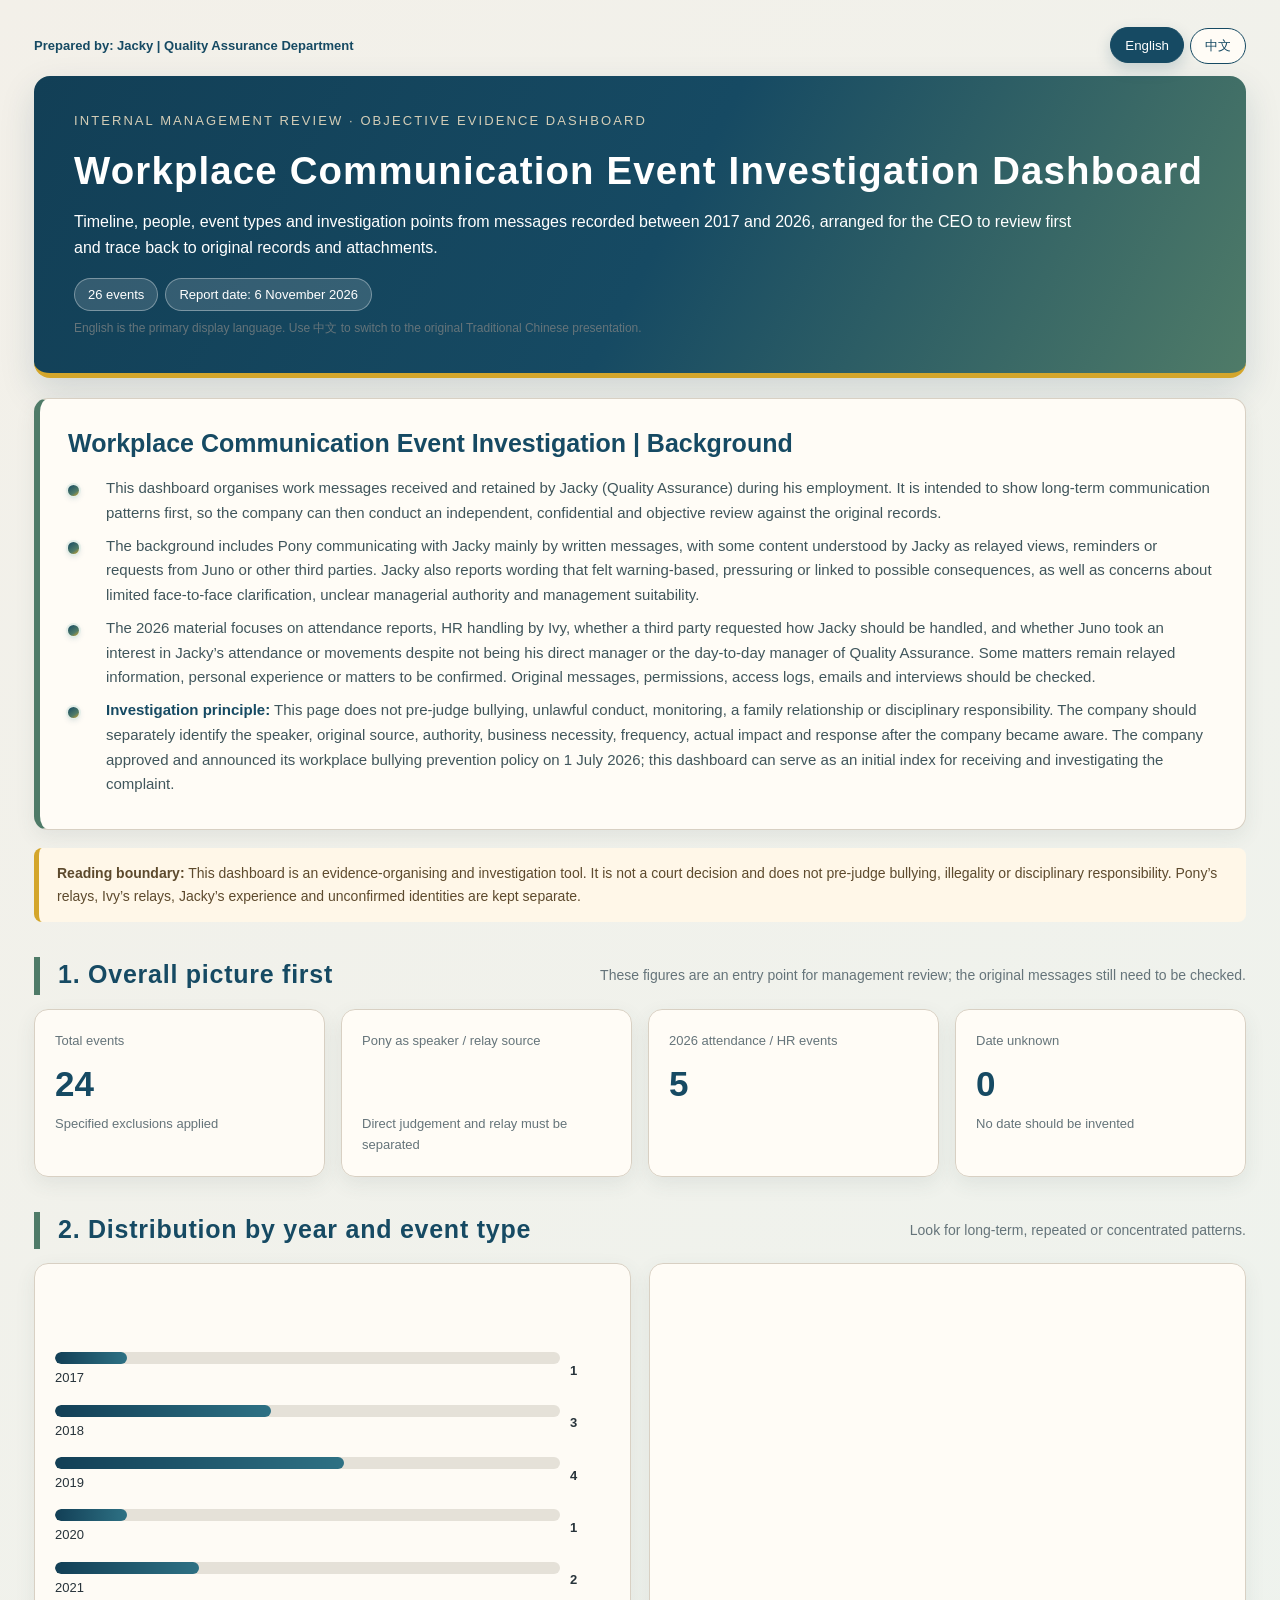
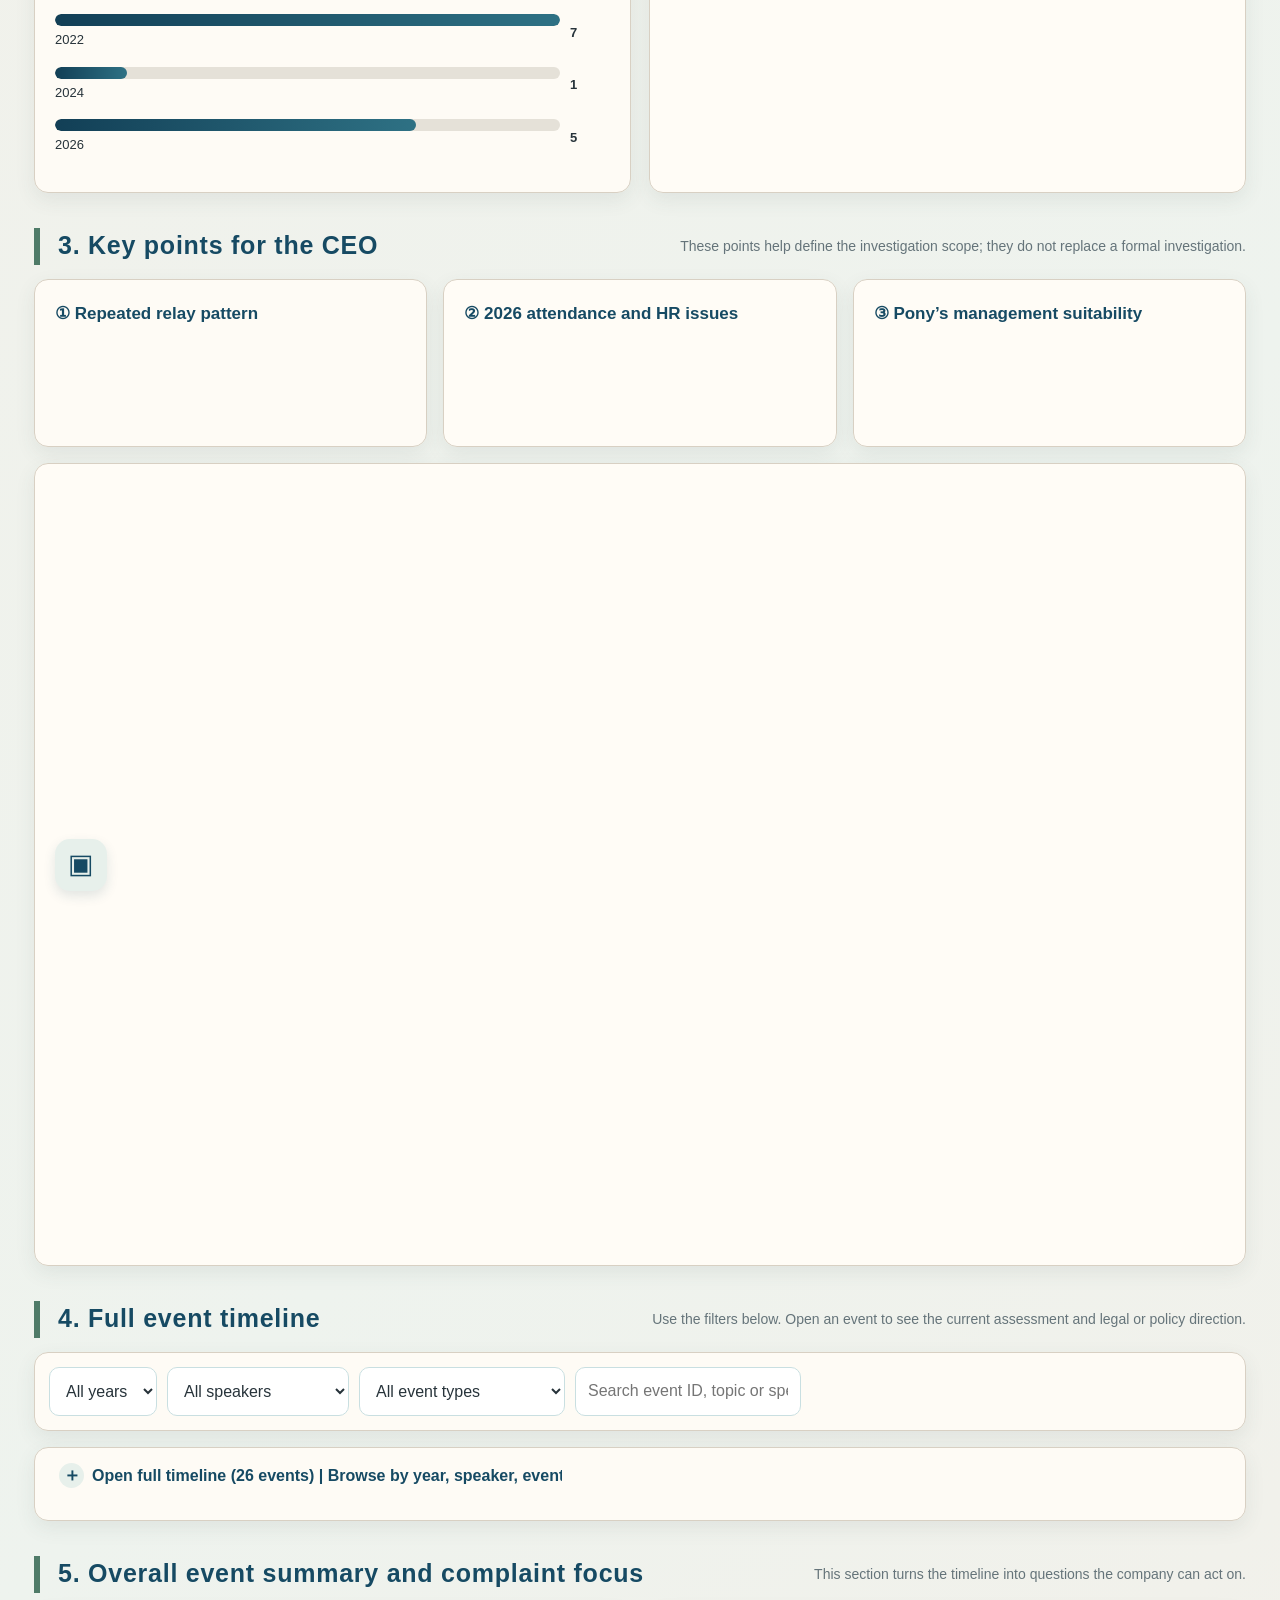
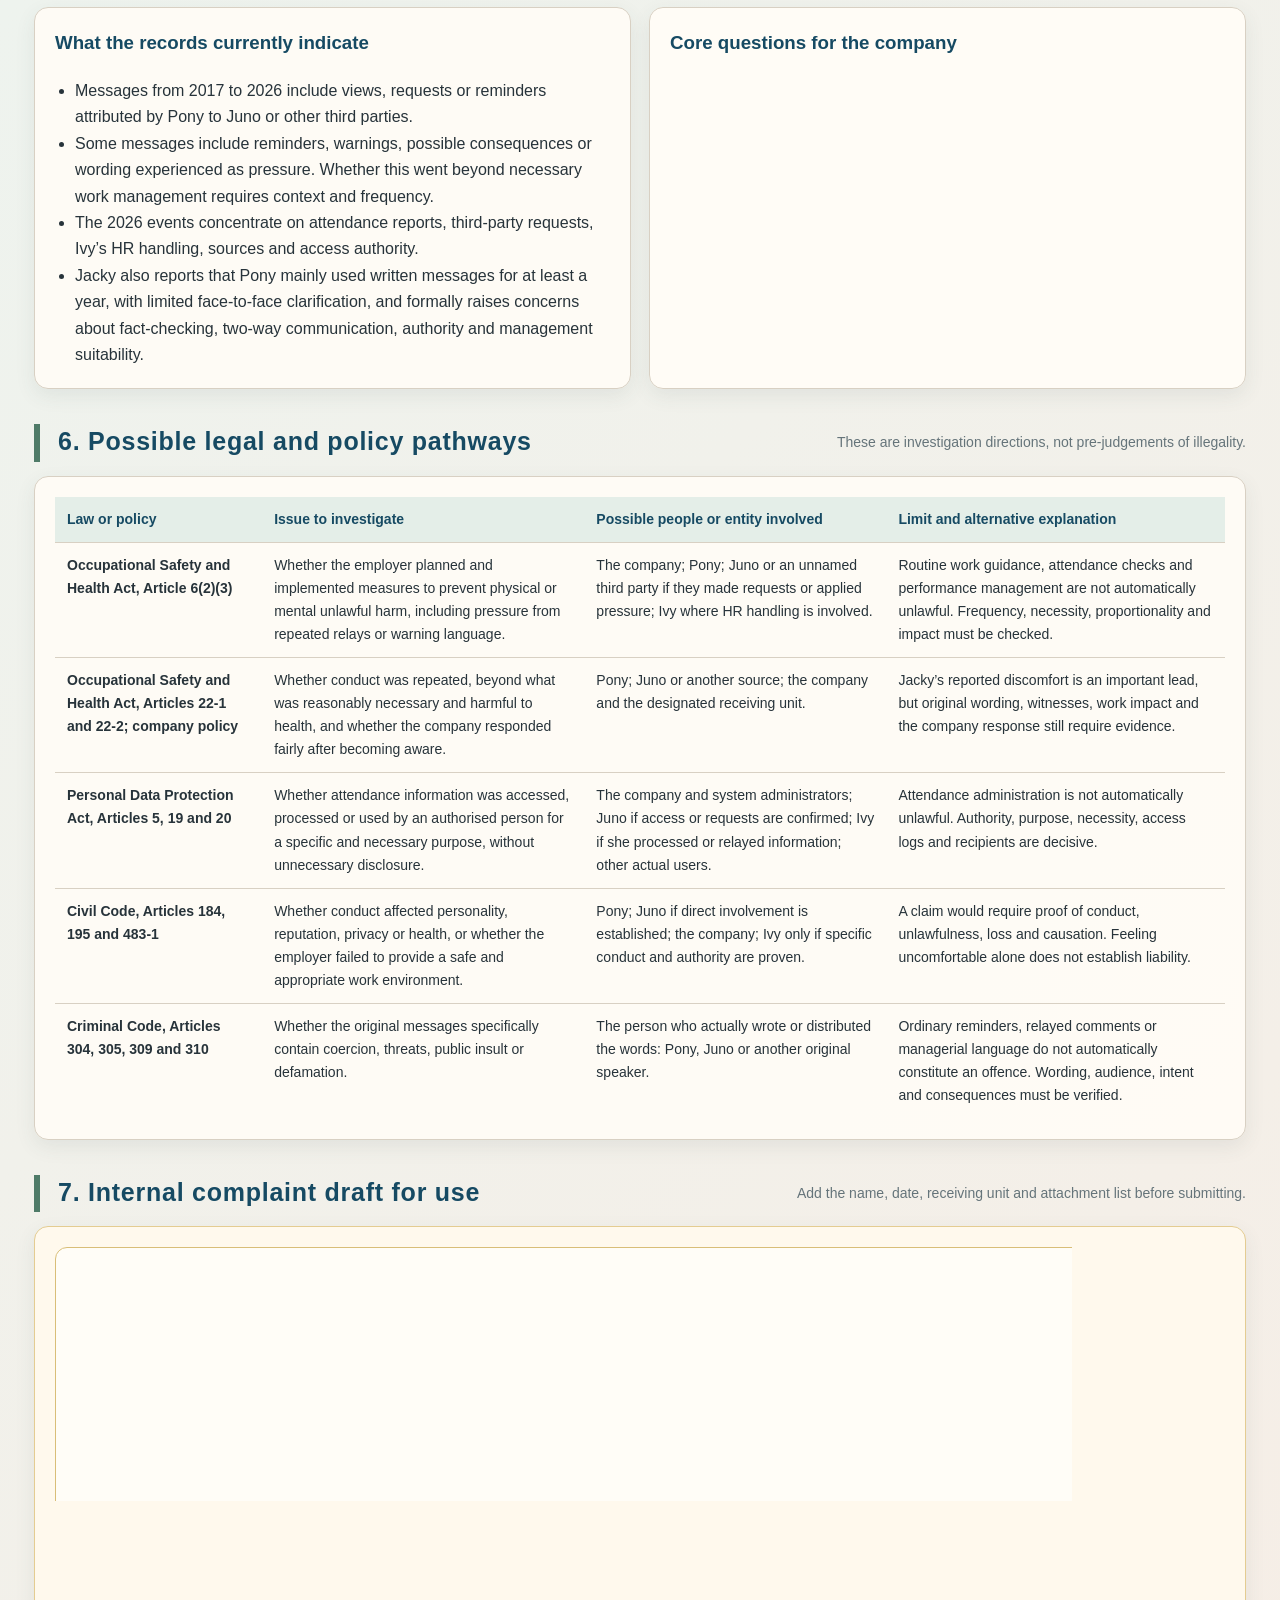
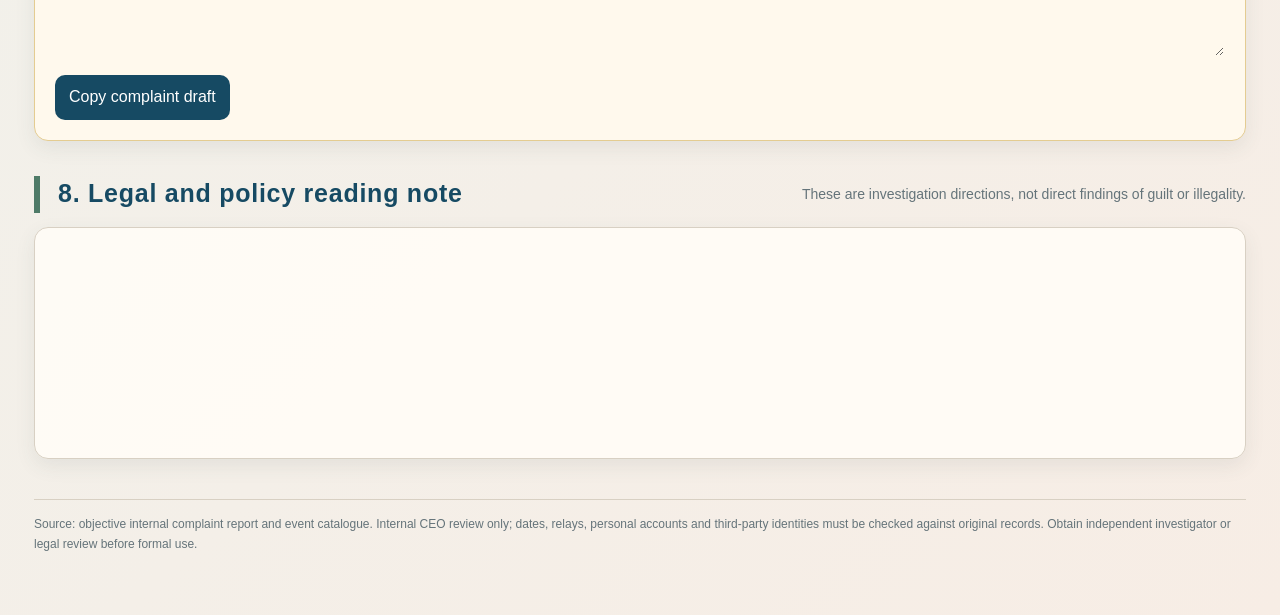
==== commit e093b8e5: "Remove PJE001 event" ====
--- a/workplace-communication-dashboard-20261107/workplace-dashboard/index.html
+++ b/workplace-communication-dashboard-20261107/workplace-dashboard/index.html
@@ -111,7 +111,7 @@
 <div class="footer">資料來源：客觀版內部申訴報告事件清冊。此HTML為內部審閱用，不公開發布；日期不明、轉述、本人陳述及第三人身分均應回查原始資料。建議正式使用前由公司指定的獨立調查人員或律師檢視。</div>
 </main>
 <script>
-const EVENTS = [{"code": "PJE001", "date": "2017-11-13", "year": "2017", "sortDate": "2017-11-13", "speaker": "Pony", "topic": "先討論如何了解雙方說法，並避免讓溝通被理解成互相告狀；重點仍待對照完整前後文。", "current": "較像正常管理", "legal": "先區分合理工作管理與逾越必要範圍", "kind": "工作管理／一般溝通", "color": "teal"}, {"code": "PJE002", "date": "2017-11-13", "year": "2017", "sortDate": "2017-11-13", "speaker": "Pony（轉述Juno）", "topic": "Pony（轉述Juno）：調停後提到Juno的表達較直接，並勸Jacky先放輕鬆；需確認這段話的完整語境。", "current": "較像正常管理", "legal": "職安法與不法侵害防治風險；民刑事須視具體要件", "kind": "轉述／跨部門壓力線索", "color": "coral"}, {"code": "PJE003", "date": "2018-01-31", "year": "2018", "sortDate": "2018-01-31", "speaker": "Pony", "topic": "Pony轉達可能形成聯合挑戰的工作壓力，並要求Jacky先撐住；第三人原話尚待補證。", "current": "有風險未定性", "legal": "先區分合理工作管理與逾越必要範圍", "kind": "工作管理／一般溝通", "color": "teal"}, {"code": "PJE004", "date": "2018-02-23", "year": "2018", "sortDate": "2018-02-23", "speaker": "Pony", "topic": "Pony以「有人在盯」及「等著看好戲」提醒出勤，形成對Jacky工作表現被持續關注的訊息。", "current": "建議調查", "legal": "先區分合理工作管理與逾越必要範圍", "kind": "工作管理／一般溝通", "color": "teal"}, {"code": "PJE006", "date": "2018-12-25", "year": "2018", "sortDate": "2018-12-25", "speaker": "Pony", "topic": "對話反映有人私下耳語及Jacky對工作尊嚴的感受；需區分已知事實與Jacky的主觀反應。", "current": "待確認", "legal": "須先確認原始來源、權限、語意與完整前後文", "kind": "待確認／需補證", "color": "violet"}, {"code": "PJE007", "date": "2019-03-26", "year": "2019", "sortDate": "2019-03-26", "speaker": "Pony（轉述Juno）", "topic": "Pony（轉述Juno）：Pony轉述Juno認為Jacky有漏件、對Jacky有很多意見，並提醒Jacky在特定人面前說話要小心；Juno原始訊息尚未取得。", "current": "建議調查", "legal": "職安法與不法侵害防治風險；民刑事須視具體要件", "kind": "轉述／跨部門壓力線索", "color": "coral"}, {"code": "PJE008", "date": "2019-03-27", "year": "2019", "sortDate": "2019-03-27", "speaker": "Pony（轉述Juno）", "topic": "Pony（轉述Juno）：Jacky主動詢問Juno相關事項後，Pony再次表示Juno對Jacky有很多意見；這與前一日訊息形成連續脈絡。", "current": "較像正常管理", "legal": "職安法與不法侵害防治風險；民刑事須視具體要件", "kind": "轉述／跨部門壓力線索", "color": "coral"}, {"code": "PJE009", "date": "2019-05-08", "year": "2019", "sortDate": "2019-05-08", "speaker": "Pony（轉述Juno）", "topic": "Pony（轉述Juno）：Pony反映會議中有人以戲謔方式談品質報告，並回應Jacky對主管處理方式的疑問；需查明實際發言者及場合。", "current": "建議調查", "legal": "職安法與不法侵害防治風險；民刑事須視具體要件", "kind": "轉述／跨部門壓力線索", "color": "coral"}, {"code": "PJE010", "date": "2019-05-15", "year": "2019", "sortDate": "2019-05-15", "speaker": "Pony（轉述Juno）", "topic": "Pony（轉述Juno）：Pony區分Juno直接表達的看法與其他耳聞的負面評價，顯示訊息來源不只一種；各來源仍須逐一核對。", "current": "建議調查", "legal": "職安法與不法侵害防治風險；民刑事須視具體要件", "kind": "轉述／跨部門壓力線索", "color": "coral"}, {"code": "PJE012", "date": "2020-04-09", "year": "2020", "sortDate": "2020-04-09", "speaker": "Pony", "topic": "在工作遺漏的背景下，Pony表示「我也救不了你」及「請面對現實」；需同時檢視工作缺失與語氣是否適當。", "current": "有風險未定性", "legal": "先區分合理工作管理與逾越必要範圍", "kind": "工作管理／一般溝通", "color": "teal"}, {"code": "PJE013", "date": "2021-05-26", "year": "2021", "sortDate": "2021-05-26", "speaker": "Pony（轉述Juno）", "topic": "Pony（轉述Juno）：Pony釐清Sedex權限及文件責任，並提出與Juno溝通的建議；主要內容仍屬工作分工與溝通安排。", "current": "較像正常管理", "legal": "職安法與不法侵害防治風險；民刑事須視具體要件", "kind": "轉述／跨部門壓力線索", "color": "coral"}, {"code": "PJE014", "date": "2021-12-29", "year": "2021", "sortDate": "2021-12-29", "speaker": "Pony（轉述Juno）", "topic": "Pony（轉述Juno）：Pony討論Juno的溝通方式，並轉述可能涉及「成見、沒把柄、說嘴」等負面評價；原始來源及具體對象待確認。", "current": "建議調查", "legal": "須先確認原始來源、權限、語意與完整前後文", "kind": "待確認／需補證", "color": "violet"}, {"code": "PJE015", "date": "2022-02-10", "year": "2022", "sortDate": "2022-02-10", "speaker": "Pony", "topic": "Jacky反映正式郵件被截圖並副本給其他人，因而感受不佳；需確認郵件目的、收件人及是否符合工作需要。", "current": "待確認", "legal": "須先確認原始來源、權限、語意與完整前後文", "kind": "待確認／需補證", "color": "violet"}, {"code": "PJE017", "date": "2022-02-21", "year": "2022", "sortDate": "2022-02-21", "speaker": "Pony（轉述Juno）", "topic": "Pony（轉述Juno）：Pony轉貼署名為Juno的驗貨流程意見，要求Jacky依該意見理解或處理；需核對原始訊息及授權來源。", "current": "較像正常管理", "legal": "職安法與不法侵害防治風險；民刑事須視具體要件", "kind": "轉述／跨部門壓力線索", "color": "coral"}, {"code": "PJE024", "date": "2022-07-04", "year": "2022", "sortDate": "2022-07-04", "speaker": "Pony", "topic": "導入日曆後，Pony提到匿名挑釁者可能拿Jacky的言行向Pony提出挑戰；匿名者及實際內容均待確認。", "current": "待確認", "legal": "須先確認原始來源、權限、語意與完整前後文", "kind": "待確認／需補證", "color": "violet"}, {"code": "PJE025", "date": "2022-07-05", "year": "2022", "sortDate": "2022-07-05", "speaker": "Pony（轉述Juno）", "topic": "Pony（轉述Juno）：Pony形容第三人像糾察隊、用放大鏡檢視Jacky，並表示不替Jacky辯護；需查明是否有具體工作事實及轉述來源。", "current": "建議調查", "legal": "職安法與不法侵害防治風險；民刑事須視具體要件", "kind": "轉述／跨部門壓力線索", "color": "coral"}, {"code": "PJE026", "date": "2022-07-15", "year": "2022", "sortDate": "2022-07-15", "speaker": "Pony", "topic": "Pony轉達業務端對溝通口氣的反映，並提出溝通課程建議；需區分具體改善要求與對人格或態度的評價。", "current": "有風險未定性", "legal": "先區分合理工作管理與逾越必要範圍", "kind": "工作管理／一般溝通", "color": "teal"}, {"code": "PJE027", "date": "2022-07-16", "year": "2022", "sortDate": "2022-07-16", "speaker": "Pony", "topic": "Pony要求Jacky調整情緒，並教導如何表達不舒服；需確認是否同時提供具體工作改善方法及回應機會。", "current": "有風險未定性", "legal": "先區分合理工作管理與逾越必要範圍", "kind": "工作管理／一般溝通", "color": "teal"}, {"code": "PJE029", "date": "2022-12-19", "year": "2022", "sortDate": "2022-12-19", "speaker": "Pony", "topic": "Pony直接回饋Jacky的表達方式，預告談話可能讓Jacky不舒服，並提到EAP資源；需檢視整段對話的支持與壓力效果。", "current": "較像正常管理", "legal": "先區分合理工作管理與逾越必要範圍", "kind": "工作管理／一般溝通", "color": "teal"}, {"code": "PJE034", "date": "2024-09-12", "year": "2024", "sortDate": "2024-09-12", "speaker": "Pony", "topic": "在驗貨回報不足的背景下，Pony使用「質疑你的存在價值」的說法；需確認原話、指涉對象及是否超出工作回饋必要範圍。", "current": "建議調查", "legal": "先區分合理工作管理與逾越必要範圍", "kind": "工作管理／一般溝通", "color": "teal"}, {"code": "PJE041", "date": "2026-10-05", "year": "2026", "sortDate": "2026-10-05", "speaker": "Ivy（轉述）", "topic": "Ivy（轉述）：Ivy要求工廠提供出勤證明，以核對Jacky的出勤狀況；需確認資料取得目的、必要性及處理流程。", "current": "較像正常管理", "legal": "職安法第6條、第22-1、22-2條；個資法第5、19、20條待查明", "kind": "2026出勤／人資調查", "color": "amber"}, {"code": "PJE042", "date": "2026-10-06", "year": "2026", "sortDate": "2026-10-06", "speaker": "Ivy（轉述）", "topic": "Ivy（轉述）：Jacky補充工廠出勤情形並提供圖片，作為出勤說明；圖片內容、時間及真實性應保留原始檔核對。", "current": "較像正常管理", "legal": "職安法第6條、第22-1、22-2條；個資法第5、19、20條待查明", "kind": "2026出勤／人資調查", "color": "amber"}, {"code": "PJE043", "date": "2026-10-06", "year": "2026", "sortDate": "2026-10-06", "speaker": "待確認", "topic": "Ivy轉述未具名第三人提出訴求，要求Jacky提供證據，並提到對方以較強烈方式要求人資處理；第三人身分與原始訊息待查。", "current": "建議調查", "legal": "職安法第6條、第22-1、22-2條；個資法第5、19、20條待查明", "kind": "2026出勤／人資調查", "color": "amber"}, {"code": "PJE045", "date": "2026-10-07", "year": "2026", "sortDate": "2026-10-07", "speaker": "待確認", "topic": "Ivy在晚間談到未具名第三人介入過多；需確認第三人身分、介入事項及該次聯絡的工作必要性。", "current": "待確認", "legal": "職安法第6條、第22-1、22-2條；個資法第5、19、20條待查明", "kind": "2026出勤／人資調查", "color": "amber"}, {"code": "PJE049", "date": "2026-10-15", "year": "2026", "sortDate": "2026-10-15", "speaker": "Pony", "topic": "Jacky反映自己持續被盯出勤且出現身體不適，Pony對此作出回應；需區分主觀感受、實際追蹤行為及後續工作影響。", "current": "建議調查", "legal": "職安法第6條、第22-1、22-2條；個資法第5、19、20條待查明", "kind": "2026出勤／人資調查", "color": "amber"}];
+const EVENTS = [{"code": "PJE002", "date": "2017-11-13", "year": "2017", "sortDate": "2017-11-13", "speaker": "Pony（轉述Juno）", "topic": "Pony（轉述Juno）：調停後提到Juno的表達較直接，並勸Jacky先放輕鬆；需確認這段話的完整語境。", "current": "較像正常管理", "legal": "職安法與不法侵害防治風險；民刑事須視具體要件", "kind": "轉述／跨部門壓力線索", "color": "coral"}, {"code": "PJE003", "date": "2018-01-31", "year": "2018", "sortDate": "2018-01-31", "speaker": "Pony", "topic": "Pony轉達可能形成聯合挑戰的工作壓力，並要求Jacky先撐住；第三人原話尚待補證。", "current": "有風險未定性", "legal": "先區分合理工作管理與逾越必要範圍", "kind": "工作管理／一般溝通", "color": "teal"}, {"code": "PJE004", "date": "2018-02-23", "year": "2018", "sortDate": "2018-02-23", "speaker": "Pony", "topic": "Pony以「有人在盯」及「等著看好戲」提醒出勤，形成對Jacky工作表現被持續關注的訊息。", "current": "建議調查", "legal": "先區分合理工作管理與逾越必要範圍", "kind": "工作管理／一般溝通", "color": "teal"}, {"code": "PJE006", "date": "2018-12-25", "year": "2018", "sortDate": "2018-12-25", "speaker": "Pony", "topic": "對話反映有人私下耳語及Jacky對工作尊嚴的感受；需區分已知事實與Jacky的主觀反應。", "current": "待確認", "legal": "須先確認原始來源、權限、語意與完整前後文", "kind": "待確認／需補證", "color": "violet"}, {"code": "PJE007", "date": "2019-03-26", "year": "2019", "sortDate": "2019-03-26", "speaker": "Pony（轉述Juno）", "topic": "Pony（轉述Juno）：Pony轉述Juno認為Jacky有漏件、對Jacky有很多意見，並提醒Jacky在特定人面前說話要小心；Juno原始訊息尚未取得。", "current": "建議調查", "legal": "職安法與不法侵害防治風險；民刑事須視具體要件", "kind": "轉述／跨部門壓力線索", "color": "coral"}, {"code": "PJE008", "date": "2019-03-27", "year": "2019", "sortDate": "2019-03-27", "speaker": "Pony（轉述Juno）", "topic": "Pony（轉述Juno）：Jacky主動詢問Juno相關事項後，Pony再次表示Juno對Jacky有很多意見；這與前一日訊息形成連續脈絡。", "current": "較像正常管理", "legal": "職安法與不法侵害防治風險；民刑事須視具體要件", "kind": "轉述／跨部門壓力線索", "color": "coral"}, {"code": "PJE009", "date": "2019-05-08", "year": "2019", "sortDate": "2019-05-08", "speaker": "Pony（轉述Juno）", "topic": "Pony（轉述Juno）：Pony反映會議中有人以戲謔方式談品質報告，並回應Jacky對主管處理方式的疑問；需查明實際發言者及場合。", "current": "建議調查", "legal": "職安法與不法侵害防治風險；民刑事須視具體要件", "kind": "轉述／跨部門壓力線索", "color": "coral"}, {"code": "PJE010", "date": "2019-05-15", "year": "2019", "sortDate": "2019-05-15", "speaker": "Pony（轉述Juno）", "topic": "Pony（轉述Juno）：Pony區分Juno直接表達的看法與其他耳聞的負面評價，顯示訊息來源不只一種；各來源仍須逐一核對。", "current": "建議調查", "legal": "職安法與不法侵害防治風險；民刑事須視具體要件", "kind": "轉述／跨部門壓力線索", "color": "coral"}, {"code": "PJE012", "date": "2020-04-09", "year": "2020", "sortDate": "2020-04-09", "speaker": "Pony", "topic": "在工作遺漏的背景下，Pony表示「我也救不了你」及「請面對現實」；需同時檢視工作缺失與語氣是否適當。", "current": "有風險未定性", "legal": "先區分合理工作管理與逾越必要範圍", "kind": "工作管理／一般溝通", "color": "teal"}, {"code": "PJE013", "date": "2021-05-26", "year": "2021", "sortDate": "2021-05-26", "speaker": "Pony（轉述Juno）", "topic": "Pony（轉述Juno）：Pony釐清Sedex權限及文件責任，並提出與Juno溝通的建議；主要內容仍屬工作分工與溝通安排。", "current": "較像正常管理", "legal": "職安法與不法侵害防治風險；民刑事須視具體要件", "kind": "轉述／跨部門壓力線索", "color": "coral"}, {"code": "PJE014", "date": "2021-12-29", "year": "2021", "sortDate": "2021-12-29", "speaker": "Pony（轉述Juno）", "topic": "Pony（轉述Juno）：Pony討論Juno的溝通方式，並轉述可能涉及「成見、沒把柄、說嘴」等負面評價；原始來源及具體對象待確認。", "current": "建議調查", "legal": "須先確認原始來源、權限、語意與完整前後文", "kind": "待確認／需補證", "color": "violet"}, {"code": "PJE015", "date": "2022-02-10", "year": "2022", "sortDate": "2022-02-10", "speaker": "Pony", "topic": "Jacky反映正式郵件被截圖並副本給其他人，因而感受不佳；需確認郵件目的、收件人及是否符合工作需要。", "current": "待確認", "legal": "須先確認原始來源、權限、語意與完整前後文", "kind": "待確認／需補證", "color": "violet"}, {"code": "PJE017", "date": "2022-02-21", "year": "2022", "sortDate": "2022-02-21", "speaker": "Pony（轉述Juno）", "topic": "Pony（轉述Juno）：Pony轉貼署名為Juno的驗貨流程意見，要求Jacky依該意見理解或處理；需核對原始訊息及授權來源。", "current": "較像正常管理", "legal": "職安法與不法侵害防治風險；民刑事須視具體要件", "kind": "轉述／跨部門壓力線索", "color": "coral"}, {"code": "PJE024", "date": "2022-07-04", "year": "2022", "sortDate": "2022-07-04", "speaker": "Pony", "topic": "導入日曆後，Pony提到匿名挑釁者可能拿Jacky的言行向Pony提出挑戰；匿名者及實際內容均待確認。", "current": "待確認", "legal": "須先確認原始來源、權限、語意與完整前後文", "kind": "待確認／需補證", "color": "violet"}, {"code": "PJE025", "date": "2022-07-05", "year": "2022", "sortDate": "2022-07-05", "speaker": "Pony（轉述Juno）", "topic": "Pony（轉述Juno）：Pony形容第三人像糾察隊、用放大鏡檢視Jacky，並表示不替Jacky辯護；需查明是否有具體工作事實及轉述來源。", "current": "建議調查", "legal": "職安法與不法侵害防治風險；民刑事須視具體要件", "kind": "轉述／跨部門壓力線索", "color": "coral"}, {"code": "PJE026", "date": "2022-07-15", "year": "2022", "sortDate": "2022-07-15", "speaker": "Pony", "topic": "Pony轉達業務端對溝通口氣的反映，並提出溝通課程建議；需區分具體改善要求與對人格或態度的評價。", "current": "有風險未定性", "legal": "先區分合理工作管理與逾越必要範圍", "kind": "工作管理／一般溝通", "color": "teal"}, {"code": "PJE027", "date": "2022-07-16", "year": "2022", "sortDate": "2022-07-16", "speaker": "Pony", "topic": "Pony要求Jacky調整情緒，並教導如何表達不舒服；需確認是否同時提供具體工作改善方法及回應機會。", "current": "有風險未定性", "legal": "先區分合理工作管理與逾越必要範圍", "kind": "工作管理／一般溝通", "color": "teal"}, {"code": "PJE029", "date": "2022-12-19", "year": "2022", "sortDate": "2022-12-19", "speaker": "Pony", "topic": "Pony直接回饋Jacky的表達方式，預告談話可能讓Jacky不舒服，並提到EAP資源；需檢視整段對話的支持與壓力效果。", "current": "較像正常管理", "legal": "先區分合理工作管理與逾越必要範圍", "kind": "工作管理／一般溝通", "color": "teal"}, {"code": "PJE034", "date": "2024-09-12", "year": "2024", "sortDate": "2024-09-12", "speaker": "Pony", "topic": "在驗貨回報不足的背景下，Pony使用「質疑你的存在價值」的說法；需確認原話、指涉對象及是否超出工作回饋必要範圍。", "current": "建議調查", "legal": "先區分合理工作管理與逾越必要範圍", "kind": "工作管理／一般溝通", "color": "teal"}, {"code": "PJE041", "date": "2026-10-05", "year": "2026", "sortDate": "2026-10-05", "speaker": "Ivy（轉述）", "topic": "Ivy（轉述）：Ivy要求工廠提供出勤證明，以核對Jacky的出勤狀況；需確認資料取得目的、必要性及處理流程。", "current": "較像正常管理", "legal": "職安法第6條、第22-1、22-2條；個資法第5、19、20條待查明", "kind": "2026出勤／人資調查", "color": "amber"}, {"code": "PJE042", "date": "2026-10-06", "year": "2026", "sortDate": "2026-10-06", "speaker": "Ivy（轉述）", "topic": "Ivy（轉述）：Jacky補充工廠出勤情形並提供圖片，作為出勤說明；圖片內容、時間及真實性應保留原始檔核對。", "current": "較像正常管理", "legal": "職安法第6條、第22-1、22-2條；個資法第5、19、20條待查明", "kind": "2026出勤／人資調查", "color": "amber"}, {"code": "PJE043", "date": "2026-10-06", "year": "2026", "sortDate": "2026-10-06", "speaker": "待確認", "topic": "Ivy轉述未具名第三人提出訴求，要求Jacky提供證據，並提到對方以較強烈方式要求人資處理；第三人身分與原始訊息待查。", "current": "建議調查", "legal": "職安法第6條、第22-1、22-2條；個資法第5、19、20條待查明", "kind": "2026出勤／人資調查", "color": "amber"}, {"code": "PJE045", "date": "2026-10-07", "year": "2026", "sortDate": "2026-10-07", "speaker": "待確認", "topic": "Ivy在晚間談到未具名第三人介入過多；需確認第三人身分、介入事項及該次聯絡的工作必要性。", "current": "待確認", "legal": "職安法第6條、第22-1、22-2條；個資法第5、19、20條待查明", "kind": "2026出勤／人資調查", "color": "amber"}, {"code": "PJE049", "date": "2026-10-15", "year": "2026", "sortDate": "2026-10-15", "speaker": "Pony", "topic": "Jacky反映自己持續被盯出勤且出現身體不適，Pony對此作出回應；需區分主觀感受、實際追蹤行為及後續工作影響。", "current": "建議調查", "legal": "職安法第6條、第22-1、22-2條；個資法第5、19、20條待查明", "kind": "2026出勤／人資調查", "color": "amber"}];
 const colors={teal:'#4F7B68',coral:'#C96E4B',violet:'#587C91',amber:'#D4A62B'};
 const esc=s=>String(s).replace(/[&<>'"]/g,c=>({'&':'&amp;','<':'&lt;','>':'&gt;',"'":'&#39;','"':'&quot;'}[c]));
 const counts=(key)=>EVENTS.reduce((a,e)=>(a[e[key]]=(a[e[key]]||0)+1,a),{});
@@ -123,7 +123,6 @@
 </script><script>
 (function(){
 const EN={
-PJE001:'Pony proposed speaking with both sides first and avoiding the appearance that Jacky had made a complaint.',
 PJE002:'After mediation, Pony referred to Juno’s direct communication style and advised Jacky to relax.',
 PJE003:'Pony referred to a joint challenge and work pressure, and told Jacky to hold on.',
 PJE004:'Pony used wording about someone watching Jacky and waiting to see what happened when discussing attendance.',
@@ -166,8 +165,8 @@
 legalNote:'<ul><li><b>Occupational Safety and Health Act / workplace unlawful-harm prevention:</b> Check whether conduct was repeated, beyond what was reasonably necessary and harmful to health, and whether the company provided receiving, investigation, protection and prevention measures under its announced policy.</li><li><b>Personal Data Protection Act:</b> Attendance information is not automatically unlawful. Check access authority, purpose, necessity, use and whether there was unnecessary disclosure.</li><li><b>Civil and criminal law:</b> Any issue involving personality, reputation, privacy, coercion, threats, insult or defamation requires the complete original wording, audience, actual consequences and all other legal elements to be assessed.</li></ul>'
 };
 const sectionEN=[['<h2>1. Overall picture first</h2><p>These figures are an entry point for management review; the original messages still need to be checked.</p>'],['<h2>2. Distribution by year and event type</h2><p>Look for long-term, repeated or concentrated patterns.</p>'],['<h2>3. Key points for the CEO</h2><p>These points help define the investigation scope; they do not replace a formal investigation.</p>'],['<h2>4. Full event timeline</h2><p>Use the filters below. Open an event to see the current assessment and legal or policy direction.</p>'],['<h2>5. Overall event summary and complaint focus</h2><p>This section turns the timeline into questions the company can act on.</p>'],['<h2>6. Possible legal and policy pathways</h2><p>These are investigation directions, not pre-judgements of illegality.</p>'],['<h2>7. Internal complaint draft for use</h2><p>Add the name, date, receiving unit and attachment list before submitting.</p>'],['<h2>8. Legal and policy reading note</h2><p>These are investigation directions, not direct findings of guilt or illegality.</p>']];
-const evidenceEN="<div class=\"evidence-icon\">▣</div><div><h3>Full Bilingual Event Dialogues</h3><p>Browse all 26 complete event files: English first, followed by the original Chinese dialogue.</p><details open style=\"margin-top:10px\"><summary style=\"cursor:pointer;font-weight:800;color:#164A63\">Browse all 26 event files</summary><ol style=\"margin:10px 0 0;padding-left:22px\"><li><a href=\"events/PJE001_20171113_Pony_Bilateral_Discussion_Before_Complaint_Concern.txt\" target=\"_blank\" rel=\"noopener\">PJE001_20171113_Pony_Bilateral_Discussion_Before_Complaint_Concern</a></li><li><a href=\"events/PJE002_20171113_Pony_Relays_Juno_Direct_Communication_Style.txt\" target=\"_blank\" rel=\"noopener\">PJE002_20171113_Pony_Relays_Juno_Direct_Communication_Style</a></li><li><a href=\"events/PJE003_20180131_Pony_Relays_Joint_Challenge_and_Work_Pressure.txt\" target=\"_blank\" rel=\"noopener\">PJE003_20180131_Pony_Relays_Joint_Challenge_and_Work_Pressure</a></li><li><a href=\"events/PJE004_20180223_Attendance_Watching_and_Waiting_to_See_What_Happens.txt\" target=\"_blank\" rel=\"noopener\">PJE004_20180223_Attendance_Watching_and_Waiting_to_See_What_Happens</a></li><li><a href=\"events/PJE006_20181225_Juno_Reported_Omissions_and_Caution_About_Speaking.txt\" target=\"_blank\" rel=\"noopener\">PJE006_20181225_Juno_Reported_Omissions_and_Caution_About_Speaking</a></li><li><a href=\"events/PJE007_20190326_Juno_Reported_Work_Issues_and_Caution_About_Speaking.txt\" target=\"_blank\" rel=\"noopener\">PJE007_20190326_Juno_Reported_Work_Issues_and_Caution_About_Speaking</a></li><li><a href=\"events/PJE008_20190327_Repeated_Relay_of_Juno_Views_After_Jacky_Asks.txt\" target=\"_blank\" rel=\"noopener\">PJE008_20190327_Repeated_Relay_of_Juno_Views_After_Jacky_Asks</a></li><li><a href=\"events/PJE009_20190508_Mocking_Description_of_Quality_Report_and_Management_Response.txt\" target=\"_blank\" rel=\"noopener\">PJE009_20190508_Mocking_Description_of_Quality_Report_and_Management_Response</a></li><li><a href=\"events/PJE010_20190515_Juno_Direct_Statements_Distinguished_from_Hearsay.txt\" target=\"_blank\" rel=\"noopener\">PJE010_20190515_Juno_Direct_Statements_Distinguished_from_Hearsay</a></li><li><a href=\"events/PJE012_20200409_Missed_Work_and_Face_Reality_Warning.txt\" target=\"_blank\" rel=\"noopener\">PJE012_20200409_Missed_Work_and_Face_Reality_Warning</a></li><li><a href=\"events/PJE013_20210526_Sedex_Permission_Clarification_and_Communication_with_Juno.txt\" target=\"_blank\" rel=\"noopener\">PJE013_20210526_Sedex_Permission_Clarification_and_Communication_with_Juno</a></li><li><a href=\"events/PJE014_20211229_Juno_Communication_Prejudice_and_Talking_Behind_Back.txt\" target=\"_blank\" rel=\"noopener\">PJE014_20211229_Juno_Communication_Prejudice_and_Talking_Behind_Back</a></li><li><a href=\"events/PJE015_20220210_Formal_Email_Screenshot_Shared_and_Discomfort_Reported.txt\" target=\"_blank\" rel=\"noopener\">PJE015_20220210_Formal_Email_Screenshot_Shared_and_Discomfort_Reported</a></li><li><a href=\"events/PJE017_20220221_Juno_Attributed_Views_on_Inspection_Process.txt\" target=\"_blank\" rel=\"noopener\">PJE017_20220221_Juno_Attributed_Views_on_Inspection_Process</a></li><li><a href=\"events/PJE024_20220704_Business_Team_Tone_and_Communication_Training.txt\" target=\"_blank\" rel=\"noopener\">PJE024_20220704_Business_Team_Tone_and_Communication_Training</a></li><li><a href=\"events/PJE025_20220705_Compliance_Patrol_Metaphor_and_No_Defence_Statement.txt\" target=\"_blank\" rel=\"noopener\">PJE025_20220705_Compliance_Patrol_Metaphor_and_No_Defence_Statement</a></li><li><a href=\"events/PJE026_20220715_Business_Team_Tone_and_Communication_Training_Suggestion.txt\" target=\"_blank\" rel=\"noopener\">PJE026_20220715_Business_Team_Tone_and_Communication_Training_Suggestion</a></li><li><a href=\"events/PJE027_20220716_Emotional_Adjustment_and_Expressing_Discomfort.txt\" target=\"_blank\" rel=\"noopener\">PJE027_20220716_Emotional_Adjustment_and_Expressing_Discomfort</a></li><li><a href=\"events/PJE029_20221219_Communication_Style_Feedback_Discomfort_and_EAP.txt\" target=\"_blank\" rel=\"noopener\">PJE029_20221219_Communication_Style_Feedback_Discomfort_and_EAP</a></li><li><a href=\"events/PJE034_20240912_Questioning_Jacky_Value_to_the_Organisation.txt\" target=\"_blank\" rel=\"noopener\">PJE034_20240912_Questioning_Jacky_Value_to_the_Organisation</a></li><li><a href=\"events/PJE041_20261005_Request_for_Factory_Attendance_Evidence.txt\" target=\"_blank\" rel=\"noopener\">PJE041_20261005_Request_for_Factory_Attendance_Evidence</a></li><li><a href=\"events/PJE042_20261006_Factory_Attendance_Explanation_and_Image_Evidence.txt\" target=\"_blank\" rel=\"noopener\">PJE042_20261006_Factory_Attendance_Explanation_and_Image_Evidence</a></li><li><a href=\"events/PJE043_20261006_Unnamed_Third_Party_Evidence_Demands_and_HR_Criticism.txt\" target=\"_blank\" rel=\"noopener\">PJE043_20261006_Unnamed_Third_Party_Evidence_Demands_and_HR_Criticism</a></li><li><a href=\"events/PJE045_20261007_Unnamed_Third_Party_Intervention_Purpose_and_Necessity.txt\" target=\"_blank\" rel=\"noopener\">PJE045_20261007_Unnamed_Third_Party_Intervention_Purpose_and_Necessity</a></li><li><a href=\"events/PJE049_20261015_Continued_Attendance_Monitoring_and_Physical_Discomfort.txt\" target=\"_blank\" rel=\"noopener\">PJE049_20261015_Continued_Attendance_Monitoring_and_Physical_Discomfort</a></li></ol></details><p><a href=\"events/index.html\" target=\"_blank\" rel=\"noopener\">Open bilingual event index →</a></p></div>";
-const evidenceZH="<div class=\"evidence-icon\">▣</div><div><h3>英中完整事件對話</h3><p>瀏覽全部26個完整事件檔案：先列英文，後列原本中文對話。</p><details open style=\"margin-top:10px\"><summary style=\"cursor:pointer;font-weight:800;color:#164A63\">展開26件事件檔案</summary><ol style=\"margin:10px 0 0;padding-left:22px\"><li><a href=\"events/PJE001_20171113_Pony_Bilateral_Discussion_Before_Complaint_Concern.txt\" target=\"_blank\" rel=\"noopener\">PJE001_20171113_Pony_Bilateral_Discussion_Before_Complaint_Concern</a></li><li><a href=\"events/PJE002_20171113_Pony_Relays_Juno_Direct_Communication_Style.txt\" target=\"_blank\" rel=\"noopener\">PJE002_20171113_Pony_Relays_Juno_Direct_Communication_Style</a></li><li><a href=\"events/PJE003_20180131_Pony_Relays_Joint_Challenge_and_Work_Pressure.txt\" target=\"_blank\" rel=\"noopener\">PJE003_20180131_Pony_Relays_Joint_Challenge_and_Work_Pressure</a></li><li><a href=\"events/PJE004_20180223_Attendance_Watching_and_Waiting_to_See_What_Happens.txt\" target=\"_blank\" rel=\"noopener\">PJE004_20180223_Attendance_Watching_and_Waiting_to_See_What_Happens</a></li><li><a href=\"events/PJE006_20181225_Juno_Reported_Omissions_and_Caution_About_Speaking.txt\" target=\"_blank\" rel=\"noopener\">PJE006_20181225_Juno_Reported_Omissions_and_Caution_About_Speaking</a></li><li><a href=\"events/PJE007_20190326_Juno_Reported_Work_Issues_and_Caution_About_Speaking.txt\" target=\"_blank\" rel=\"noopener\">PJE007_20190326_Juno_Reported_Work_Issues_and_Caution_About_Speaking</a></li><li><a href=\"events/PJE008_20190327_Repeated_Relay_of_Juno_Views_After_Jacky_Asks.txt\" target=\"_blank\" rel=\"noopener\">PJE008_20190327_Repeated_Relay_of_Juno_Views_After_Jacky_Asks</a></li><li><a href=\"events/PJE009_20190508_Mocking_Description_of_Quality_Report_and_Management_Response.txt\" target=\"_blank\" rel=\"noopener\">PJE009_20190508_Mocking_Description_of_Quality_Report_and_Management_Response</a></li><li><a href=\"events/PJE010_20190515_Juno_Direct_Statements_Distinguished_from_Hearsay.txt\" target=\"_blank\" rel=\"noopener\">PJE010_20190515_Juno_Direct_Statements_Distinguished_from_Hearsay</a></li><li><a href=\"events/PJE012_20200409_Missed_Work_and_Face_Reality_Warning.txt\" target=\"_blank\" rel=\"noopener\">PJE012_20200409_Missed_Work_and_Face_Reality_Warning</a></li><li><a href=\"events/PJE013_20210526_Sedex_Permission_Clarification_and_Communication_with_Juno.txt\" target=\"_blank\" rel=\"noopener\">PJE013_20210526_Sedex_Permission_Clarification_and_Communication_with_Juno</a></li><li><a href=\"events/PJE014_20211229_Juno_Communication_Prejudice_and_Talking_Behind_Back.txt\" target=\"_blank\" rel=\"noopener\">PJE014_20211229_Juno_Communication_Prejudice_and_Talking_Behind_Back</a></li><li><a href=\"events/PJE015_20220210_Formal_Email_Screenshot_Shared_and_Discomfort_Reported.txt\" target=\"_blank\" rel=\"noopener\">PJE015_20220210_Formal_Email_Screenshot_Shared_and_Discomfort_Reported</a></li><li><a href=\"events/PJE017_20220221_Juno_Attributed_Views_on_Inspection_Process.txt\" target=\"_blank\" rel=\"noopener\">PJE017_20220221_Juno_Attributed_Views_on_Inspection_Process</a></li><li><a href=\"events/PJE024_20220704_Business_Team_Tone_and_Communication_Training.txt\" target=\"_blank\" rel=\"noopener\">PJE024_20220704_Business_Team_Tone_and_Communication_Training</a></li><li><a href=\"events/PJE025_20220705_Compliance_Patrol_Metaphor_and_No_Defence_Statement.txt\" target=\"_blank\" rel=\"noopener\">PJE025_20220705_Compliance_Patrol_Metaphor_and_No_Defence_Statement</a></li><li><a href=\"events/PJE026_20220715_Business_Team_Tone_and_Communication_Training_Suggestion.txt\" target=\"_blank\" rel=\"noopener\">PJE026_20220715_Business_Team_Tone_and_Communication_Training_Suggestion</a></li><li><a href=\"events/PJE027_20220716_Emotional_Adjustment_and_Expressing_Discomfort.txt\" target=\"_blank\" rel=\"noopener\">PJE027_20220716_Emotional_Adjustment_and_Expressing_Discomfort</a></li><li><a href=\"events/PJE029_20221219_Communication_Style_Feedback_Discomfort_and_EAP.txt\" target=\"_blank\" rel=\"noopener\">PJE029_20221219_Communication_Style_Feedback_Discomfort_and_EAP</a></li><li><a href=\"events/PJE034_20240912_Questioning_Jacky_Value_to_the_Organisation.txt\" target=\"_blank\" rel=\"noopener\">PJE034_20240912_Questioning_Jacky_Value_to_the_Organisation</a></li><li><a href=\"events/PJE041_20261005_Request_for_Factory_Attendance_Evidence.txt\" target=\"_blank\" rel=\"noopener\">PJE041_20261005_Request_for_Factory_Attendance_Evidence</a></li><li><a href=\"events/PJE042_20261006_Factory_Attendance_Explanation_and_Image_Evidence.txt\" target=\"_blank\" rel=\"noopener\">PJE042_20261006_Factory_Attendance_Explanation_and_Image_Evidence</a></li><li><a href=\"events/PJE043_20261006_Unnamed_Third_Party_Evidence_Demands_and_HR_Criticism.txt\" target=\"_blank\" rel=\"noopener\">PJE043_20261006_Unnamed_Third_Party_Evidence_Demands_and_HR_Criticism</a></li><li><a href=\"events/PJE045_20261007_Unnamed_Third_Party_Intervention_Purpose_and_Necessity.txt\" target=\"_blank\" rel=\"noopener\">PJE045_20261007_Unnamed_Third_Party_Intervention_Purpose_and_Necessity</a></li><li><a href=\"events/PJE049_20261015_Continued_Attendance_Monitoring_and_Physical_Discomfort.txt\" target=\"_blank\" rel=\"noopener\">PJE049_20261015_Continued_Attendance_Monitoring_and_Physical_Discomfort</a></li></ol></details><p><a href=\"events/index.html\" target=\"_blank\" rel=\"noopener\">開啟英中事件索引 →</a></p></div>";
+const evidenceEN="<div class=\"evidence-icon\">▣</div><div><h3>Full Bilingual Event Dialogues</h3><p>Browse all 26 complete event files: English first, followed by the original Chinese dialogue.</p><details open style=\"margin-top:10px\"><summary style=\"cursor:pointer;font-weight:800;color:#164A63\">Browse all 26 event files</summary><ol style=\"margin:10px 0 0;padding-left:22px\"><li><a href=\"events/PJE002_20171113_Pony_Relays_Juno_Direct_Communication_Style.txt\" target=\"_blank\" rel=\"noopener\">PJE002_20171113_Pony_Relays_Juno_Direct_Communication_Style</a></li><li><a href=\"events/PJE003_20180131_Pony_Relays_Joint_Challenge_and_Work_Pressure.txt\" target=\"_blank\" rel=\"noopener\">PJE003_20180131_Pony_Relays_Joint_Challenge_and_Work_Pressure</a></li><li><a href=\"events/PJE004_20180223_Attendance_Watching_and_Waiting_to_See_What_Happens.txt\" target=\"_blank\" rel=\"noopener\">PJE004_20180223_Attendance_Watching_and_Waiting_to_See_What_Happens</a></li><li><a href=\"events/PJE006_20181225_Juno_Reported_Omissions_and_Caution_About_Speaking.txt\" target=\"_blank\" rel=\"noopener\">PJE006_20181225_Juno_Reported_Omissions_and_Caution_About_Speaking</a></li><li><a href=\"events/PJE007_20190326_Juno_Reported_Work_Issues_and_Caution_About_Speaking.txt\" target=\"_blank\" rel=\"noopener\">PJE007_20190326_Juno_Reported_Work_Issues_and_Caution_About_Speaking</a></li><li><a href=\"events/PJE008_20190327_Repeated_Relay_of_Juno_Views_After_Jacky_Asks.txt\" target=\"_blank\" rel=\"noopener\">PJE008_20190327_Repeated_Relay_of_Juno_Views_After_Jacky_Asks</a></li><li><a href=\"events/PJE009_20190508_Mocking_Description_of_Quality_Report_and_Management_Response.txt\" target=\"_blank\" rel=\"noopener\">PJE009_20190508_Mocking_Description_of_Quality_Report_and_Management_Response</a></li><li><a href=\"events/PJE010_20190515_Juno_Direct_Statements_Distinguished_from_Hearsay.txt\" target=\"_blank\" rel=\"noopener\">PJE010_20190515_Juno_Direct_Statements_Distinguished_from_Hearsay</a></li><li><a href=\"events/PJE012_20200409_Missed_Work_and_Face_Reality_Warning.txt\" target=\"_blank\" rel=\"noopener\">PJE012_20200409_Missed_Work_and_Face_Reality_Warning</a></li><li><a href=\"events/PJE013_20210526_Sedex_Permission_Clarification_and_Communication_with_Juno.txt\" target=\"_blank\" rel=\"noopener\">PJE013_20210526_Sedex_Permission_Clarification_and_Communication_with_Juno</a></li><li><a href=\"events/PJE014_20211229_Juno_Communication_Prejudice_and_Talking_Behind_Back.txt\" target=\"_blank\" rel=\"noopener\">PJE014_20211229_Juno_Communication_Prejudice_and_Talking_Behind_Back</a></li><li><a href=\"events/PJE015_20220210_Formal_Email_Screenshot_Shared_and_Discomfort_Reported.txt\" target=\"_blank\" rel=\"noopener\">PJE015_20220210_Formal_Email_Screenshot_Shared_and_Discomfort_Reported</a></li><li><a href=\"events/PJE017_20220221_Juno_Attributed_Views_on_Inspection_Process.txt\" target=\"_blank\" rel=\"noopener\">PJE017_20220221_Juno_Attributed_Views_on_Inspection_Process</a></li><li><a href=\"events/PJE024_20220704_Business_Team_Tone_and_Communication_Training.txt\" target=\"_blank\" rel=\"noopener\">PJE024_20220704_Business_Team_Tone_and_Communication_Training</a></li><li><a href=\"events/PJE025_20220705_Compliance_Patrol_Metaphor_and_No_Defence_Statement.txt\" target=\"_blank\" rel=\"noopener\">PJE025_20220705_Compliance_Patrol_Metaphor_and_No_Defence_Statement</a></li><li><a href=\"events/PJE026_20220715_Business_Team_Tone_and_Communication_Training_Suggestion.txt\" target=\"_blank\" rel=\"noopener\">PJE026_20220715_Business_Team_Tone_and_Communication_Training_Suggestion</a></li><li><a href=\"events/PJE027_20220716_Emotional_Adjustment_and_Expressing_Discomfort.txt\" target=\"_blank\" rel=\"noopener\">PJE027_20220716_Emotional_Adjustment_and_Expressing_Discomfort</a></li><li><a href=\"events/PJE029_20221219_Communication_Style_Feedback_Discomfort_and_EAP.txt\" target=\"_blank\" rel=\"noopener\">PJE029_20221219_Communication_Style_Feedback_Discomfort_and_EAP</a></li><li><a href=\"events/PJE034_20240912_Questioning_Jacky_Value_to_the_Organisation.txt\" target=\"_blank\" rel=\"noopener\">PJE034_20240912_Questioning_Jacky_Value_to_the_Organisation</a></li><li><a href=\"events/PJE041_20261005_Request_for_Factory_Attendance_Evidence.txt\" target=\"_blank\" rel=\"noopener\">PJE041_20261005_Request_for_Factory_Attendance_Evidence</a></li><li><a href=\"events/PJE042_20261006_Factory_Attendance_Explanation_and_Image_Evidence.txt\" target=\"_blank\" rel=\"noopener\">PJE042_20261006_Factory_Attendance_Explanation_and_Image_Evidence</a></li><li><a href=\"events/PJE043_20261006_Unnamed_Third_Party_Evidence_Demands_and_HR_Criticism.txt\" target=\"_blank\" rel=\"noopener\">PJE043_20261006_Unnamed_Third_Party_Evidence_Demands_and_HR_Criticism</a></li><li><a href=\"events/PJE045_20261007_Unnamed_Third_Party_Intervention_Purpose_and_Necessity.txt\" target=\"_blank\" rel=\"noopener\">PJE045_20261007_Unnamed_Third_Party_Intervention_Purpose_and_Necessity</a></li><li><a href=\"events/PJE049_20261015_Continued_Attendance_Monitoring_and_Physical_Discomfort.txt\" target=\"_blank\" rel=\"noopener\">PJE049_20261015_Continued_Attendance_Monitoring_and_Physical_Discomfort</a></li></ol></details><p><a href=\"events/index.html\" target=\"_blank\" rel=\"noopener\">Open bilingual event index →</a></p></div>";
+const evidenceZH="<div class=\"evidence-icon\">▣</div><div><h3>英中完整事件對話</h3><p>瀏覽全部26個完整事件檔案：先列英文，後列原本中文對話。</p><details open style=\"margin-top:10px\"><summary style=\"cursor:pointer;font-weight:800;color:#164A63\">展開26件事件檔案</summary><ol style=\"margin:10px 0 0;padding-left:22px\"><li><a href=\"events/PJE002_20171113_Pony_Relays_Juno_Direct_Communication_Style.txt\" target=\"_blank\" rel=\"noopener\">PJE002_20171113_Pony_Relays_Juno_Direct_Communication_Style</a></li><li><a href=\"events/PJE003_20180131_Pony_Relays_Joint_Challenge_and_Work_Pressure.txt\" target=\"_blank\" rel=\"noopener\">PJE003_20180131_Pony_Relays_Joint_Challenge_and_Work_Pressure</a></li><li><a href=\"events/PJE004_20180223_Attendance_Watching_and_Waiting_to_See_What_Happens.txt\" target=\"_blank\" rel=\"noopener\">PJE004_20180223_Attendance_Watching_and_Waiting_to_See_What_Happens</a></li><li><a href=\"events/PJE006_20181225_Juno_Reported_Omissions_and_Caution_About_Speaking.txt\" target=\"_blank\" rel=\"noopener\">PJE006_20181225_Juno_Reported_Omissions_and_Caution_About_Speaking</a></li><li><a href=\"events/PJE007_20190326_Juno_Reported_Work_Issues_and_Caution_About_Speaking.txt\" target=\"_blank\" rel=\"noopener\">PJE007_20190326_Juno_Reported_Work_Issues_and_Caution_About_Speaking</a></li><li><a href=\"events/PJE008_20190327_Repeated_Relay_of_Juno_Views_After_Jacky_Asks.txt\" target=\"_blank\" rel=\"noopener\">PJE008_20190327_Repeated_Relay_of_Juno_Views_After_Jacky_Asks</a></li><li><a href=\"events/PJE009_20190508_Mocking_Description_of_Quality_Report_and_Management_Response.txt\" target=\"_blank\" rel=\"noopener\">PJE009_20190508_Mocking_Description_of_Quality_Report_and_Management_Response</a></li><li><a href=\"events/PJE010_20190515_Juno_Direct_Statements_Distinguished_from_Hearsay.txt\" target=\"_blank\" rel=\"noopener\">PJE010_20190515_Juno_Direct_Statements_Distinguished_from_Hearsay</a></li><li><a href=\"events/PJE012_20200409_Missed_Work_and_Face_Reality_Warning.txt\" target=\"_blank\" rel=\"noopener\">PJE012_20200409_Missed_Work_and_Face_Reality_Warning</a></li><li><a href=\"events/PJE013_20210526_Sedex_Permission_Clarification_and_Communication_with_Juno.txt\" target=\"_blank\" rel=\"noopener\">PJE013_20210526_Sedex_Permission_Clarification_and_Communication_with_Juno</a></li><li><a href=\"events/PJE014_20211229_Juno_Communication_Prejudice_and_Talking_Behind_Back.txt\" target=\"_blank\" rel=\"noopener\">PJE014_20211229_Juno_Communication_Prejudice_and_Talking_Behind_Back</a></li><li><a href=\"events/PJE015_20220210_Formal_Email_Screenshot_Shared_and_Discomfort_Reported.txt\" target=\"_blank\" rel=\"noopener\">PJE015_20220210_Formal_Email_Screenshot_Shared_and_Discomfort_Reported</a></li><li><a href=\"events/PJE017_20220221_Juno_Attributed_Views_on_Inspection_Process.txt\" target=\"_blank\" rel=\"noopener\">PJE017_20220221_Juno_Attributed_Views_on_Inspection_Process</a></li><li><a href=\"events/PJE024_20220704_Business_Team_Tone_and_Communication_Training.txt\" target=\"_blank\" rel=\"noopener\">PJE024_20220704_Business_Team_Tone_and_Communication_Training</a></li><li><a href=\"events/PJE025_20220705_Compliance_Patrol_Metaphor_and_No_Defence_Statement.txt\" target=\"_blank\" rel=\"noopener\">PJE025_20220705_Compliance_Patrol_Metaphor_and_No_Defence_Statement</a></li><li><a href=\"events/PJE026_20220715_Business_Team_Tone_and_Communication_Training_Suggestion.txt\" target=\"_blank\" rel=\"noopener\">PJE026_20220715_Business_Team_Tone_and_Communication_Training_Suggestion</a></li><li><a href=\"events/PJE027_20220716_Emotional_Adjustment_and_Expressing_Discomfort.txt\" target=\"_blank\" rel=\"noopener\">PJE027_20220716_Emotional_Adjustment_and_Expressing_Discomfort</a></li><li><a href=\"events/PJE029_20221219_Communication_Style_Feedback_Discomfort_and_EAP.txt\" target=\"_blank\" rel=\"noopener\">PJE029_20221219_Communication_Style_Feedback_Discomfort_and_EAP</a></li><li><a href=\"events/PJE034_20240912_Questioning_Jacky_Value_to_the_Organisation.txt\" target=\"_blank\" rel=\"noopener\">PJE034_20240912_Questioning_Jacky_Value_to_the_Organisation</a></li><li><a href=\"events/PJE041_20261005_Request_for_Factory_Attendance_Evidence.txt\" target=\"_blank\" rel=\"noopener\">PJE041_20261005_Request_for_Factory_Attendance_Evidence</a></li><li><a href=\"events/PJE042_20261006_Factory_Attendance_Explanation_and_Image_Evidence.txt\" target=\"_blank\" rel=\"noopener\">PJE042_20261006_Factory_Attendance_Explanation_and_Image_Evidence</a></li><li><a href=\"events/PJE043_20261006_Unnamed_Third_Party_Evidence_Demands_and_HR_Criticism.txt\" target=\"_blank\" rel=\"noopener\">PJE043_20261006_Unnamed_Third_Party_Evidence_Demands_and_HR_Criticism</a></li><li><a href=\"events/PJE045_20261007_Unnamed_Third_Party_Intervention_Purpose_and_Necessity.txt\" target=\"_blank\" rel=\"noopener\">PJE045_20261007_Unnamed_Third_Party_Intervention_Purpose_and_Necessity</a></li><li><a href=\"events/PJE049_20261015_Continued_Attendance_Monitoring_and_Physical_Discomfort.txt\" target=\"_blank\" rel=\"noopener\">PJE049_20261015_Continued_Attendance_Monitoring_and_Physical_Discomfort</a></li></ol></details><p><a href=\"events/index.html\" target=\"_blank\" rel=\"noopener\">開啟英中事件索引 →</a></p></div>";
 const riskEN='<table class="risk-table"><thead><tr><th>Law or policy</th><th>Issue to investigate</th><th>Possible people or entity involved</th><th>Limit and alternative explanation</th></tr></thead><tbody><tr><td><b>Occupational Safety and Health Act, Article 6(2)(3)</b></td><td>Whether the employer planned and implemented measures to prevent physical or mental unlawful harm, including pressure from repeated relays or warning language.</td><td>The company; Pony; Juno or an unnamed third party if they made requests or applied pressure; Ivy where HR handling is involved.</td><td>Routine work guidance, attendance checks and performance management are not automatically unlawful. Frequency, necessity, proportionality and impact must be checked.</td></tr><tr><td><b>Occupational Safety and Health Act, Articles 22-1 and 22-2; company policy</b></td><td>Whether conduct was repeated, beyond what was reasonably necessary and harmful to health, and whether the company responded fairly after becoming aware.</td><td>Pony; Juno or another source; the company and the designated receiving unit.</td><td>Jacky’s reported discomfort is an important lead, but original wording, witnesses, work impact and the company response still require evidence.</td></tr><tr><td><b>Personal Data Protection Act, Articles 5, 19 and 20</b></td><td>Whether attendance information was accessed, processed or used by an authorised person for a specific and necessary purpose, without unnecessary disclosure.</td><td>The company and system administrators; Juno if access or requests are confirmed; Ivy if she processed or relayed information; other actual users.</td><td>Attendance administration is not automatically unlawful. Authority, purpose, necessity, access logs and recipients are decisive.</td></tr><tr><td><b>Civil Code, Articles 184, 195 and 483-1</b></td><td>Whether conduct affected personality, reputation, privacy or health, or whether the employer failed to provide a safe and appropriate work environment.</td><td>Pony; Juno if direct involvement is established; the company; Ivy only if specific conduct and authority are proven.</td><td>A claim would require proof of conduct, unlawfulness, loss and causation. Feeling uncomfortable alone does not establish liability.</td></tr><tr><td><b>Criminal Code, Articles 304, 305, 309 and 310</b></td><td>Whether the original messages specifically contain coercion, threats, public insult or defamation.</td><td>The person who actually wrote or distributed the words: Pony, Juno or another original speaker.</td><td>Ordinary reminders, relayed comments or managerial language do not automatically constitute an offence. Wording, audience, intent and consequences must be verified.</td></tr></tbody></table>';
 function setFilters(lang){yearFilter.options[0].text=lang==='en'?'All years':'全部年份';speakerFilter.options[0].text=lang==='en'?'All speakers':'全部說話者';kindFilter.options[0].text=lang==='en'?'All event types':'全部事件類型';search.placeholder=lang==='en'?'Search event ID, topic or speaker…':'搜尋事件編號、主題、說話者…';}
 function renderEn(){const yf=yearFilter.value,sf=speakerFilter.value,kf=kindFilter.value,q=search.value.trim().toLowerCase();let list=EVENTS.filter(e=>(yf==='all'||e.year===yf)&&(sf==='all'||e.speaker===sf)&&(kf==='all'||e.kind===kf)&&(!q||JSON.stringify(e).toLowerCase().includes(q)));let last='';document.getElementById('timeline').innerHTML=list.map((e,i)=>{let y=e.year!==last?`<div class="year">${esc(e.year==='待確認'?'To be confirmed':e.year)}</div>`:'';last=e.year;return y+`<article class="event ${i%2?'right':'left'}" style="--accent:${colors[e.color]}"><h3>${esc(e.code)} | ${esc(e.date)} | ${esc(speaker(e.speaker))}</h3><div class="meta"><span class="tag ${e.color}">${esc(kind[e.kind]||e.kind)}</span><span>${esc(current[e.current]||e.current)}</span></div><p class="topic">${esc(EN[e.code]||e.topic)}</p><details><summary>View investigation and legal direction</summary><p>${esc(legal(e.legal))}</p></details></article>`}).join('');document.getElementById('empty').textContent=list.length?'':'No events match the selected filters.';document.getElementById('empty').style.display=list.length?'none':'block';}
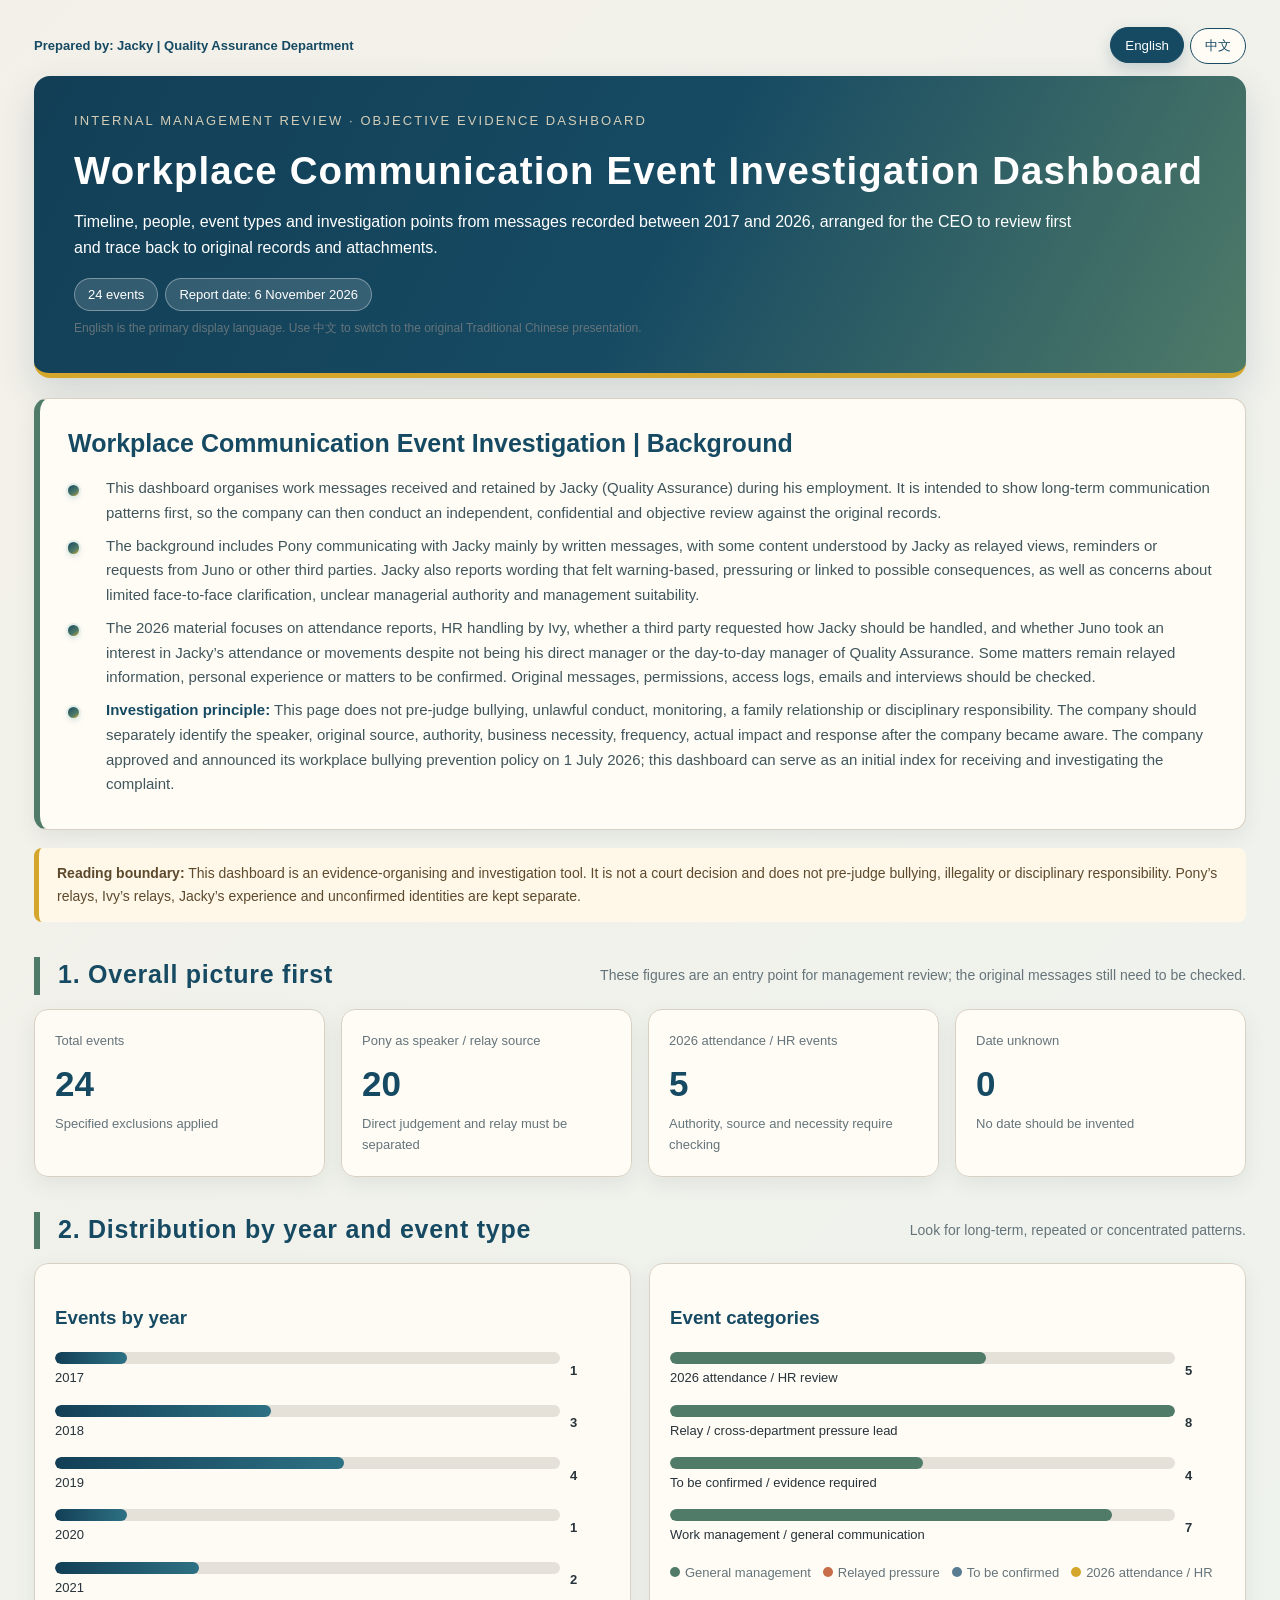
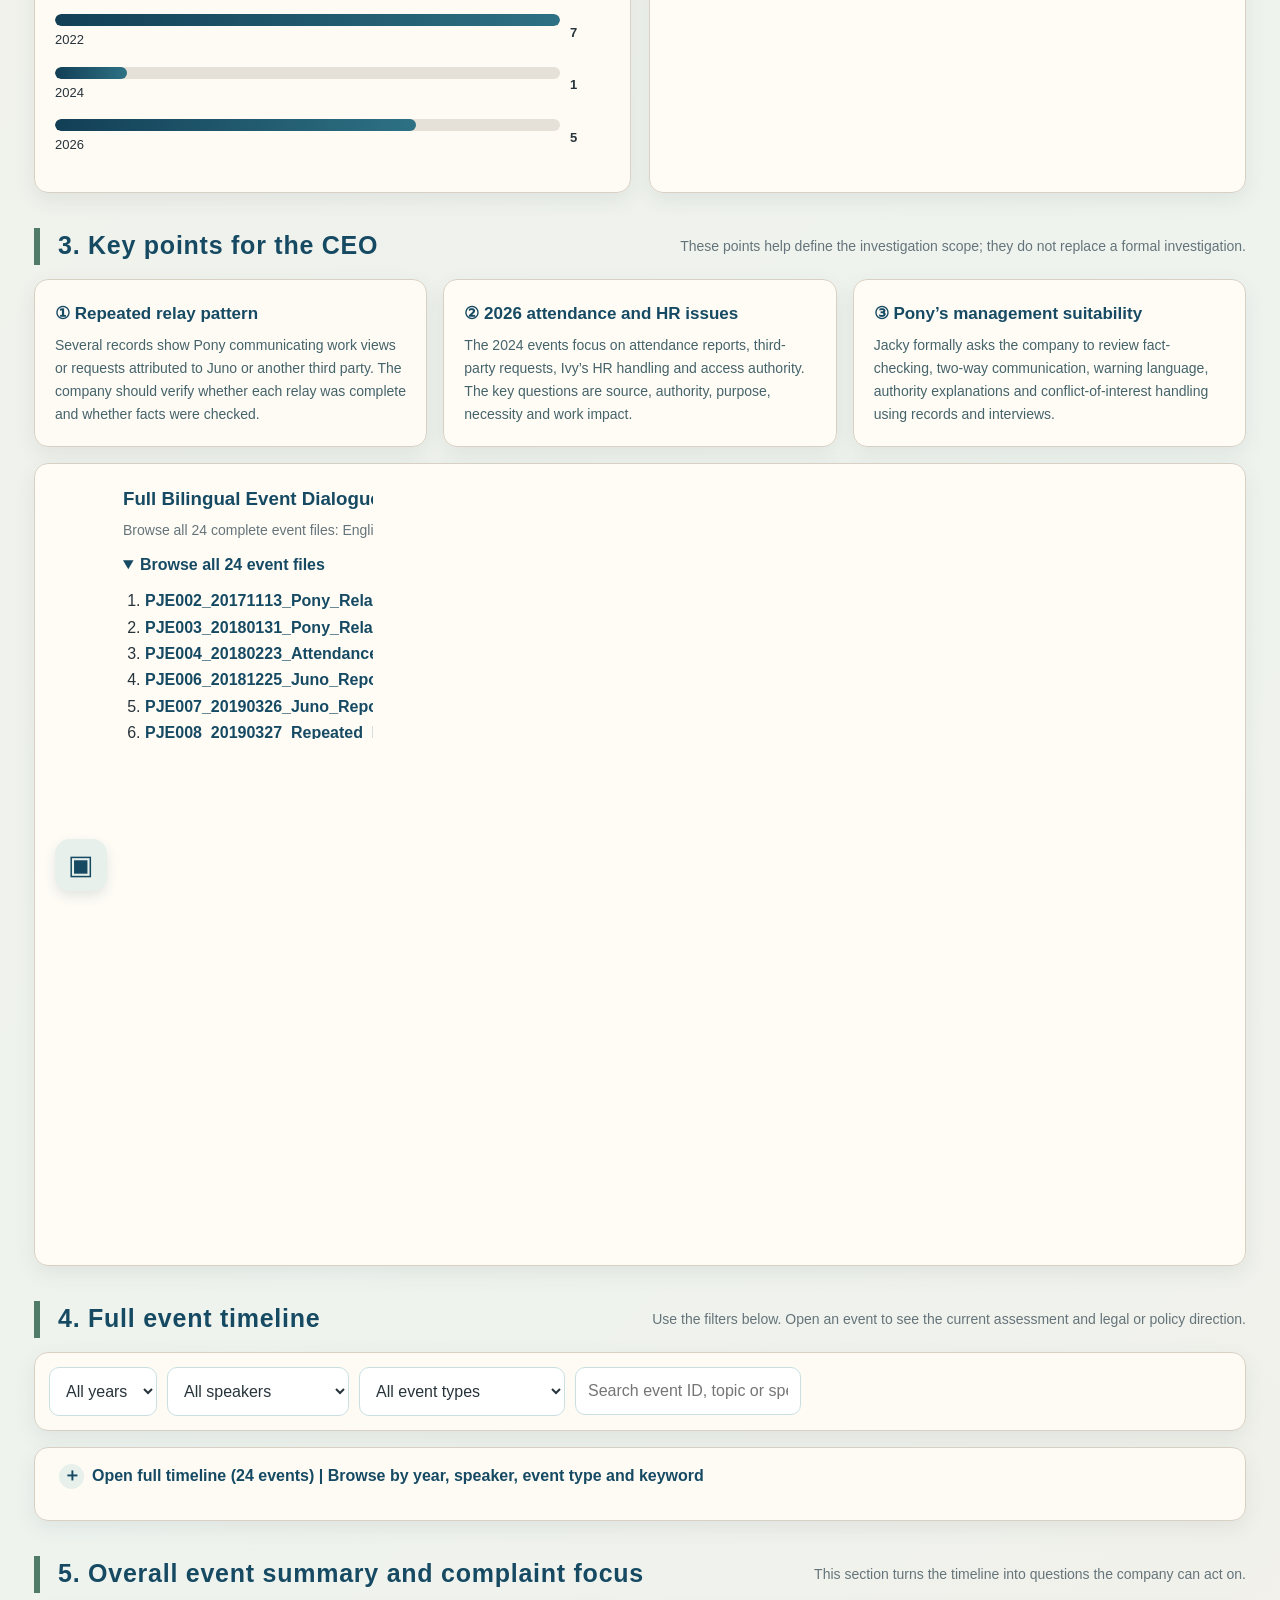
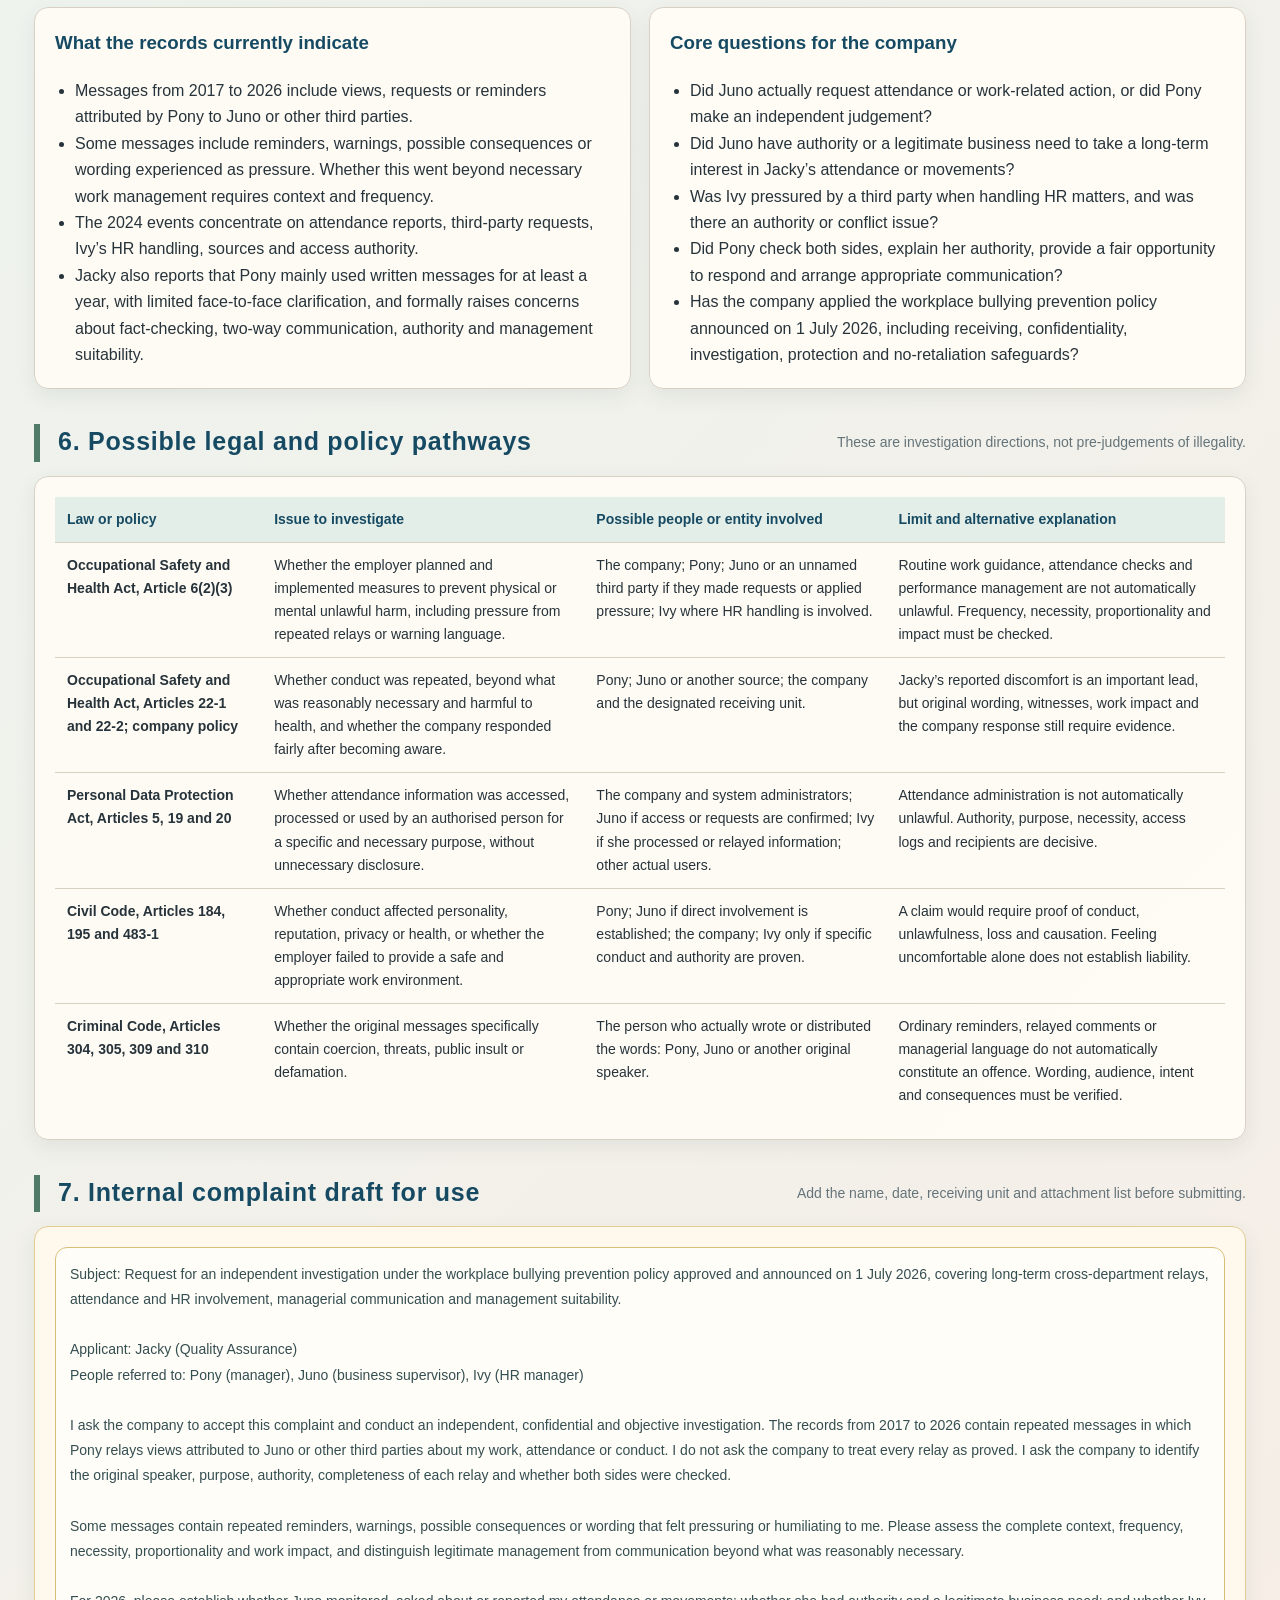
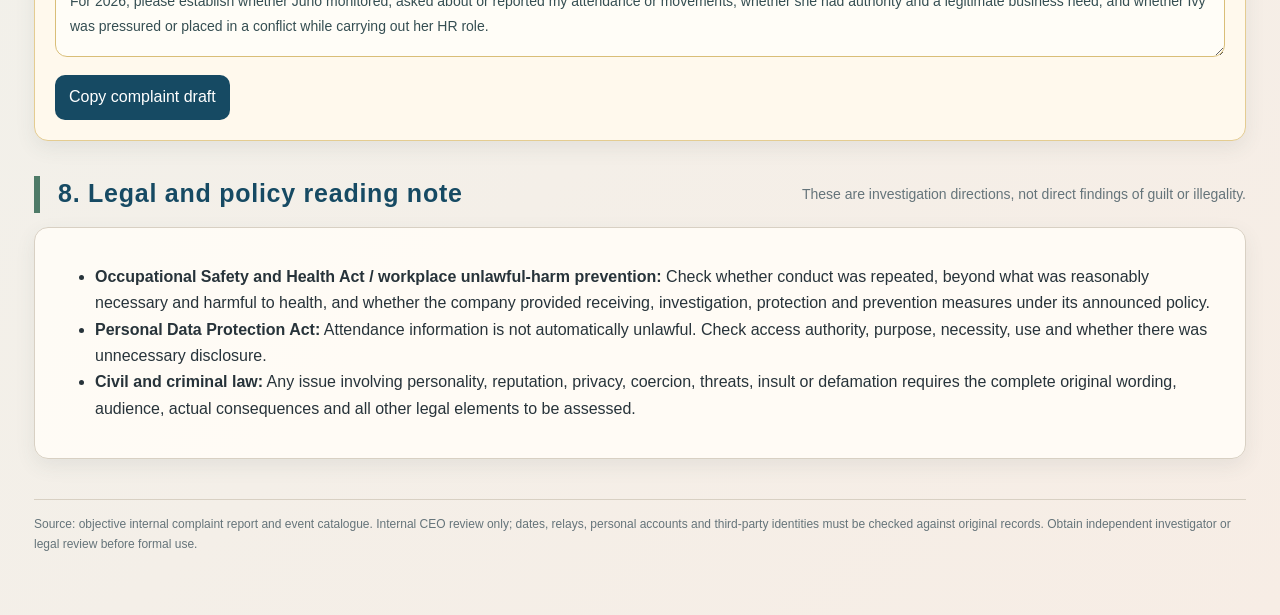
==== commit d328dc7d: "Update dashboard event counts to 24" ====
--- a/workplace-communication-dashboard-20261107/workplace-dashboard/index.html
+++ b/workplace-communication-dashboard-20261107/workplace-dashboard/index.html
@@ -63,12 +63,12 @@
 .bilingual-note{font-size:12px;color:#65747A;margin-top:8px}
 </style></head>
 <body><main class="wrap">
-<section class="hero"><div class="eyebrow">INTERNAL MANAGEMENT REVIEW · OBJECTIVE EVIDENCE DASHBOARD</div><h1>職場溝通事件調查儀表板</h1><p>2017–2026年訊息紀錄的時間、人物、事件類型與調查重點，供管理階層先快速掌握，再回查原始訊息與附件。</p><span class="badge">26件事件</span><span class="badge">資料報告日：2026-11-06</span></section>
+<section class="hero"><div class="eyebrow">INTERNAL MANAGEMENT REVIEW · OBJECTIVE EVIDENCE DASHBOARD</div><h1>職場溝通事件調查儀表板</h1><p>2017–2026年訊息紀錄的時間、人物、事件類型與調查重點，供管理階層先快速掌握，再回查原始訊息與附件。</p><span class="badge">24件事件</span><span class="badge">資料報告日：2026-11-06</span></section>
 <section class="intro"><h2>職場溝通事件調查｜前言背景</h2><p>本儀表板整理Jacky（品保部）在職期間收到及保存的工作訊息，目的是讓管理階層先看見長期溝通模式，再由公司依原始紀錄進行獨立、保密及客觀調查。</p><p>調查背景涉及：Pony作為主管長期以文字訊息與Jacky溝通，部分內容被Jacky理解為轉述Juno或其他第三人的意見、提醒或要求；Jacky也反映部分訊息帶有警告、壓力或可能後果的語氣，並對長期缺少當面雙向溝通、主管權限說明及管理適任性產生疑慮。</p><p>2026年資料另集中於出勤反映、人資主管Ivy的處理、第三人是否要求如何處理Jacky，以及Juno是否以非直屬主管或非品管日常管理者的立場關注Jacky出勤與上班行動。這些事項目前部分仍屬轉述、本人感受或待確認，應調取原始訊息、權限設定、系統存取紀錄、郵件及訪談資料查明。</p><p><strong>調查原則：</strong>本頁不預先認定霸凌、違法、監控、親屬關係或任何人應受處分；公司應分別確認說話者、原始來源、權限、業務必要性、溝通頻率、實際影響及公司知悉後的處理情形。公司已於2026年7月1日公告職場霸凌防治規範，本儀表板可作為受理與調查的初步索引。</p></section><div class="notice"><b>閱讀界線：</b>本儀表板是證據整理與調查線索，不是法院判決，也不預先認定霸凌、違法或任何人應受處分。Pony轉述、Ivy轉述、本人感受與待確認身分均分開標示。</div>
 <div class="section-title"><h2>一、先看整體狀況</h2><p>數字是管理階層的閱讀入口，仍需回查原始訊息。</p></div><section class="grid" id="kpis"></section>
 <div class="section-title"><h2>二、年度與事件類型分布</h2><p>看是否存在長期、重複或集中發生的模式。</p></div><section class="panels"><div class="card"><h3>年度事件數</h3><div id="yearBars"></div></div><div class="card"><h3>事件分類</h3><div id="kindBars"></div><div class="legend"><span style="--c:var(--teal)">一般管理</span><span style="--c:var(--coral)">轉述壓力</span><span style="--c:var(--violet)">待確認</span><span style="--c:var(--amber)">2026出勤人資</span></div></div></section>
 <div class="section-title"><h2>三、給老闆的重點摘要</h2><p>用於決定調查範圍，不取代正式調查。</p></div><section class="summary"><div class="card"><h3>① 長期重複的轉述線索</h3><p>多筆紀錄顯示Pony以「轉述Juno或第三人」的方式傳達對Jacky的工作評價或要求；是否為完整轉述、是否查核事實，應調取原始訊息確認。</p></div><div class="card"><h3>② 2026年出勤／人資議題</h3><p>2026年事件集中在出勤反映、第三人要求、Ivy的人資處理與資料權限；重點是查明來源、權限、目的、必要性及是否造成工作壓力。</p></div><div class="card"><h3>③ Pony主管溝通適任性</h3><p>Jacky正式提出對主管查核事實、雙向溝通、警告語氣、授權說明與利益衝突處理能力的疑慮，請公司以資料與訪談客觀評估。</p></div></section>
-<div class="section-title"><h2>四、完整事件時間軸</h2><p>可用下方條件篩選；點選事件可展開目前判斷與法律／制度方向。</p></div><div class="filters"><select id="yearFilter"><option value="all">全部年份</option></select><select id="speakerFilter"><option value="all">全部說話者</option></select><select id="kindFilter"><option value="all">全部事件類型</option></select><input id="search" placeholder="搜尋事件編號、主題、說話者…"/></div><details class="timeline-drawer"><summary>展開完整時間軸（26件事件）｜可依年份、說話者、事件類型與關鍵字瀏覽</summary><div class="timeline" id="timeline"></div><div class="empty" id="empty">沒有符合條件的事件。</div></details>
+<div class="section-title"><h2>四、完整事件時間軸</h2><p>可用下方條件篩選；點選事件可展開目前判斷與法律／制度方向。</p></div><div class="filters"><select id="yearFilter"><option value="all">全部年份</option></select><select id="speakerFilter"><option value="all">全部說話者</option></select><select id="kindFilter"><option value="all">全部事件類型</option></select><input id="search" placeholder="搜尋事件編號、主題、說話者…"/></div><details class="timeline-drawer"><summary>展開完整時間軸（24件事件）｜可依年份、說話者、事件類型與關鍵字瀏覽</summary><div class="timeline" id="timeline"></div><div class="empty" id="empty">沒有符合條件的事件。</div></details>
 
 <div class="section-title"><h2>五、整體事件摘要與申訴重點</h2><p>這一區把時間軸轉成管理階層可以處理的問題。</p></div>
 <section class="detail-grid">
@@ -155,18 +155,18 @@
 const esc=s=>String(s).replace(/[&<>'"]/g,c=>({'&':'&amp;','<':'&lt;','>':'&gt;',"'":'&#39;','"':'&quot;'}[c]));
 const original={hero:document.querySelector('.hero').innerHTML,intro:document.querySelector('.intro').innerHTML,notice:document.querySelector('.notice').innerHTML,panels:document.querySelector('.panels').innerHTML,summary:document.querySelector('.summary').innerHTML,detail:document.querySelector('.detail-grid').innerHTML,risk:document.querySelector('.risk-table').outerHTML,complaint:document.querySelector('.complaint').innerHTML,footer:document.querySelector('.footer').innerHTML,legalNote:document.querySelectorAll('.section-title')[7].nextElementSibling.innerHTML,sections:[...document.querySelectorAll('.section-title')].map(x=>x.innerHTML)};
 const en={
-hero:'<div class="eyebrow">INTERNAL MANAGEMENT REVIEW · OBJECTIVE EVIDENCE DASHBOARD</div><h1>Workplace Communication Event Investigation Dashboard</h1><p>Timeline, people, event types and investigation points from messages recorded between 2017 and 2026, arranged for the CEO to review first and trace back to original records and attachments.</p><span class="badge">26 events</span><span class="badge">Report date: 6 November 2026</span><div class="bilingual-note">English is the primary display language. Use 中文 to switch to the original Traditional Chinese presentation.</div>',
+hero:'<div class="eyebrow">INTERNAL MANAGEMENT REVIEW · OBJECTIVE EVIDENCE DASHBOARD</div><h1>Workplace Communication Event Investigation Dashboard</h1><p>Timeline, people, event types and investigation points from messages recorded between 2017 and 2026, arranged for the CEO to review first and trace back to original records and attachments.</p><span class="badge">24 events</span><span class="badge">Report date: 6 November 2026</span><div class="bilingual-note">English is the primary display language. Use 中文 to switch to the original Traditional Chinese presentation.</div>',
 intro:'<h2>Workplace Communication Event Investigation | Background</h2><p>This dashboard organises work messages received and retained by Jacky (Quality Assurance) during his employment. It is intended to show long-term communication patterns first, so the company can then conduct an independent, confidential and objective review against the original records.</p><p>The background includes Pony communicating with Jacky mainly by written messages, with some content understood by Jacky as relayed views, reminders or requests from Juno or other third parties. Jacky also reports wording that felt warning-based, pressuring or linked to possible consequences, as well as concerns about limited face-to-face clarification, unclear managerial authority and management suitability.</p><p>The 2026 material focuses on attendance reports, HR handling by Ivy, whether a third party requested how Jacky should be handled, and whether Juno took an interest in Jacky’s attendance or movements despite not being his direct manager or the day-to-day manager of Quality Assurance. Some matters remain relayed information, personal experience or matters to be confirmed. Original messages, permissions, access logs, emails and interviews should be checked.</p><p><strong>Investigation principle:</strong> This page does not pre-judge bullying, unlawful conduct, monitoring, a family relationship or disciplinary responsibility. The company should separately identify the speaker, original source, authority, business necessity, frequency, actual impact and response after the company became aware. The company approved and announced its workplace bullying prevention policy on 1 July 2026; this dashboard can serve as an initial index for receiving and investigating the complaint.</p>',
 notice:'<b>Reading boundary:</b> This dashboard is an evidence-organising and investigation tool. It is not a court decision and does not pre-judge bullying, illegality or disciplinary responsibility. Pony’s relays, Ivy’s relays, Jacky’s experience and unconfirmed identities are kept separate.',
 panels:'<div class="card"><h3>Events by year</h3><div id="yearBars"></div></div><div class="card"><h3>Event categories</h3><div id="kindBars"></div><div class="legend"><span style="--c:var(--teal)">General management</span><span style="--c:var(--coral)">Relayed pressure</span><span style="--c:var(--violet)">To be confirmed</span><span style="--c:var(--amber)">2026 attendance / HR</span></div></div>',
-summary:'<div class="card"><h3>① Repeated relay pattern</h3><p>Several records show Pony communicating work views or requests attributed to Juno or another third party. The company should verify whether each relay was complete and whether facts were checked.</p></div><div class="card"><h3>② 2026 attendance and HR issues</h3><p>The 2026 events focus on attendance reports, third-party requests, Ivy’s HR handling and access authority. The key questions are source, authority, purpose, necessity and work impact.</p></div><div class="card"><h3>③ Pony’s management suitability</h3><p>Jacky formally asks the company to review fact-checking, two-way communication, warning language, authority explanations and conflict-of-interest handling using records and interviews.</p></div>',
-detail:'<div class="card"><h3>What the records currently indicate</h3><ul><li>Messages from 2017 to 2026 include views, requests or reminders attributed by Pony to Juno or other third parties.</li><li>Some messages include reminders, warnings, possible consequences or wording experienced as pressure. Whether this went beyond necessary work management requires context and frequency.</li><li>The 2026 events concentrate on attendance reports, third-party requests, Ivy’s HR handling, sources and access authority.</li><li>Jacky also reports that Pony mainly used written messages for at least a year, with limited face-to-face clarification, and formally raises concerns about fact-checking, two-way communication, authority and management suitability.</li></ul></div><div class="card"><h3>Core questions for the company</h3><ul><li>Did Juno actually request attendance or work-related action, or did Pony make an independent judgement?</li><li>Did Juno have authority or a legitimate business need to take a long-term interest in Jacky’s attendance or movements?</li><li>Was Ivy pressured by a third party when handling HR matters, and was there an authority or conflict issue?</li><li>Did Pony check both sides, explain her authority, provide a fair opportunity to respond and arrange appropriate communication?</li><li>Has the company applied the workplace bullying prevention policy announced on 1 July 2026, including receiving, confidentiality, investigation, protection and no-retaliation safeguards?</li></ul></div>',
+summary:'<div class="card"><h3>① Repeated relay pattern</h3><p>Several records show Pony communicating work views or requests attributed to Juno or another third party. The company should verify whether each relay was complete and whether facts were checked.</p></div><div class="card"><h3>② 2026 attendance and HR issues</h3><p>The 2024 events focus on attendance reports, third-party requests, Ivy’s HR handling and access authority. The key questions are source, authority, purpose, necessity and work impact.</p></div><div class="card"><h3>③ Pony’s management suitability</h3><p>Jacky formally asks the company to review fact-checking, two-way communication, warning language, authority explanations and conflict-of-interest handling using records and interviews.</p></div>',
+detail:'<div class="card"><h3>What the records currently indicate</h3><ul><li>Messages from 2017 to 2026 include views, requests or reminders attributed by Pony to Juno or other third parties.</li><li>Some messages include reminders, warnings, possible consequences or wording experienced as pressure. Whether this went beyond necessary work management requires context and frequency.</li><li>The 2024 events concentrate on attendance reports, third-party requests, Ivy’s HR handling, sources and access authority.</li><li>Jacky also reports that Pony mainly used written messages for at least a year, with limited face-to-face clarification, and formally raises concerns about fact-checking, two-way communication, authority and management suitability.</li></ul></div><div class="card"><h3>Core questions for the company</h3><ul><li>Did Juno actually request attendance or work-related action, or did Pony make an independent judgement?</li><li>Did Juno have authority or a legitimate business need to take a long-term interest in Jacky’s attendance or movements?</li><li>Was Ivy pressured by a third party when handling HR matters, and was there an authority or conflict issue?</li><li>Did Pony check both sides, explain her authority, provide a fair opportunity to respond and arrange appropriate communication?</li><li>Has the company applied the workplace bullying prevention policy announced on 1 July 2026, including receiving, confidentiality, investigation, protection and no-retaliation safeguards?</li></ul></div>',
 complaint:'<textarea id="complaintText" readonly>Subject: Request for an independent investigation under the workplace bullying prevention policy approved and announced on 1 July 2026, covering long-term cross-department relays, attendance and HR involvement, managerial communication and management suitability.\n\nApplicant: Jacky (Quality Assurance)\nPeople referred to: Pony (manager), Juno (business supervisor), Ivy (HR manager)\n\nI ask the company to accept this complaint and conduct an independent, confidential and objective investigation. The records from 2017 to 2026 contain repeated messages in which Pony relays views attributed to Juno or other third parties about my work, attendance or conduct. I do not ask the company to treat every relay as proved. I ask the company to identify the original speaker, purpose, authority, completeness of each relay and whether both sides were checked.\n\nSome messages contain repeated reminders, warnings, possible consequences or wording that felt pressuring or humiliating to me. Please assess the complete context, frequency, necessity, proportionality and work impact, and distinguish legitimate management from communication beyond what was reasonably necessary.\n\nFor 2026, please establish whether Juno monitored, asked about or reported my attendance or movements; whether she had authority and a legitimate business need; and whether Ivy was pressured or placed in a conflict while carrying out her HR role.\n\nPlease review Pony’s management capability and suitability, including independent fact-checking, balanced communication, explanation of authority, fair opportunity to respond, appropriate face-to-face clarification, and recusal or escalation where a family or cross-department conflict may exist. I request an objective review and do not ask the company to pre-judge or punish anyone.\n\nPlease preserve the original chats, emails, attachments, attendance records, access logs, permissions, leave records and work-from-home records. Please provide confidentiality, protection from retaliation or disadvantage, reasonable communication arrangements and a written outcome. Please assess the issues under the Occupational Safety and Health Act, workplace unlawful-harm prevention guidance, the company policy, the Personal Data Protection Act where attendance data is involved, and any relevant civil or criminal provisions. I ask for a step-by-step investigation and written reasons, not a pre-judgement that anyone has broken the law.\n\nTo: Company representative / workplace bullying complaint receiving unit\nApplicant: Jacky\nDate: ____ / ____ / ______</textarea><button class="copy-btn" onclick="navigator.clipboard.writeText(document.getElementById(&quot;complaintText&quot;).value).then(()=>this.textContent=&quot;Complaint draft copied&quot;)">Copy complaint draft</button>',
 legalNote:'<ul><li><b>Occupational Safety and Health Act / workplace unlawful-harm prevention:</b> Check whether conduct was repeated, beyond what was reasonably necessary and harmful to health, and whether the company provided receiving, investigation, protection and prevention measures under its announced policy.</li><li><b>Personal Data Protection Act:</b> Attendance information is not automatically unlawful. Check access authority, purpose, necessity, use and whether there was unnecessary disclosure.</li><li><b>Civil and criminal law:</b> Any issue involving personality, reputation, privacy, coercion, threats, insult or defamation requires the complete original wording, audience, actual consequences and all other legal elements to be assessed.</li></ul>'
 };
 const sectionEN=[['<h2>1. Overall picture first</h2><p>These figures are an entry point for management review; the original messages still need to be checked.</p>'],['<h2>2. Distribution by year and event type</h2><p>Look for long-term, repeated or concentrated patterns.</p>'],['<h2>3. Key points for the CEO</h2><p>These points help define the investigation scope; they do not replace a formal investigation.</p>'],['<h2>4. Full event timeline</h2><p>Use the filters below. Open an event to see the current assessment and legal or policy direction.</p>'],['<h2>5. Overall event summary and complaint focus</h2><p>This section turns the timeline into questions the company can act on.</p>'],['<h2>6. Possible legal and policy pathways</h2><p>These are investigation directions, not pre-judgements of illegality.</p>'],['<h2>7. Internal complaint draft for use</h2><p>Add the name, date, receiving unit and attachment list before submitting.</p>'],['<h2>8. Legal and policy reading note</h2><p>These are investigation directions, not direct findings of guilt or illegality.</p>']];
-const evidenceEN="<div class=\"evidence-icon\">▣</div><div><h3>Full Bilingual Event Dialogues</h3><p>Browse all 26 complete event files: English first, followed by the original Chinese dialogue.</p><details open style=\"margin-top:10px\"><summary style=\"cursor:pointer;font-weight:800;color:#164A63\">Browse all 26 event files</summary><ol style=\"margin:10px 0 0;padding-left:22px\"><li><a href=\"events/PJE002_20171113_Pony_Relays_Juno_Direct_Communication_Style.txt\" target=\"_blank\" rel=\"noopener\">PJE002_20171113_Pony_Relays_Juno_Direct_Communication_Style</a></li><li><a href=\"events/PJE003_20180131_Pony_Relays_Joint_Challenge_and_Work_Pressure.txt\" target=\"_blank\" rel=\"noopener\">PJE003_20180131_Pony_Relays_Joint_Challenge_and_Work_Pressure</a></li><li><a href=\"events/PJE004_20180223_Attendance_Watching_and_Waiting_to_See_What_Happens.txt\" target=\"_blank\" rel=\"noopener\">PJE004_20180223_Attendance_Watching_and_Waiting_to_See_What_Happens</a></li><li><a href=\"events/PJE006_20181225_Juno_Reported_Omissions_and_Caution_About_Speaking.txt\" target=\"_blank\" rel=\"noopener\">PJE006_20181225_Juno_Reported_Omissions_and_Caution_About_Speaking</a></li><li><a href=\"events/PJE007_20190326_Juno_Reported_Work_Issues_and_Caution_About_Speaking.txt\" target=\"_blank\" rel=\"noopener\">PJE007_20190326_Juno_Reported_Work_Issues_and_Caution_About_Speaking</a></li><li><a href=\"events/PJE008_20190327_Repeated_Relay_of_Juno_Views_After_Jacky_Asks.txt\" target=\"_blank\" rel=\"noopener\">PJE008_20190327_Repeated_Relay_of_Juno_Views_After_Jacky_Asks</a></li><li><a href=\"events/PJE009_20190508_Mocking_Description_of_Quality_Report_and_Management_Response.txt\" target=\"_blank\" rel=\"noopener\">PJE009_20190508_Mocking_Description_of_Quality_Report_and_Management_Response</a></li><li><a href=\"events/PJE010_20190515_Juno_Direct_Statements_Distinguished_from_Hearsay.txt\" target=\"_blank\" rel=\"noopener\">PJE010_20190515_Juno_Direct_Statements_Distinguished_from_Hearsay</a></li><li><a href=\"events/PJE012_20200409_Missed_Work_and_Face_Reality_Warning.txt\" target=\"_blank\" rel=\"noopener\">PJE012_20200409_Missed_Work_and_Face_Reality_Warning</a></li><li><a href=\"events/PJE013_20210526_Sedex_Permission_Clarification_and_Communication_with_Juno.txt\" target=\"_blank\" rel=\"noopener\">PJE013_20210526_Sedex_Permission_Clarification_and_Communication_with_Juno</a></li><li><a href=\"events/PJE014_20211229_Juno_Communication_Prejudice_and_Talking_Behind_Back.txt\" target=\"_blank\" rel=\"noopener\">PJE014_20211229_Juno_Communication_Prejudice_and_Talking_Behind_Back</a></li><li><a href=\"events/PJE015_20220210_Formal_Email_Screenshot_Shared_and_Discomfort_Reported.txt\" target=\"_blank\" rel=\"noopener\">PJE015_20220210_Formal_Email_Screenshot_Shared_and_Discomfort_Reported</a></li><li><a href=\"events/PJE017_20220221_Juno_Attributed_Views_on_Inspection_Process.txt\" target=\"_blank\" rel=\"noopener\">PJE017_20220221_Juno_Attributed_Views_on_Inspection_Process</a></li><li><a href=\"events/PJE024_20220704_Business_Team_Tone_and_Communication_Training.txt\" target=\"_blank\" rel=\"noopener\">PJE024_20220704_Business_Team_Tone_and_Communication_Training</a></li><li><a href=\"events/PJE025_20220705_Compliance_Patrol_Metaphor_and_No_Defence_Statement.txt\" target=\"_blank\" rel=\"noopener\">PJE025_20220705_Compliance_Patrol_Metaphor_and_No_Defence_Statement</a></li><li><a href=\"events/PJE026_20220715_Business_Team_Tone_and_Communication_Training_Suggestion.txt\" target=\"_blank\" rel=\"noopener\">PJE026_20220715_Business_Team_Tone_and_Communication_Training_Suggestion</a></li><li><a href=\"events/PJE027_20220716_Emotional_Adjustment_and_Expressing_Discomfort.txt\" target=\"_blank\" rel=\"noopener\">PJE027_20220716_Emotional_Adjustment_and_Expressing_Discomfort</a></li><li><a href=\"events/PJE029_20221219_Communication_Style_Feedback_Discomfort_and_EAP.txt\" target=\"_blank\" rel=\"noopener\">PJE029_20221219_Communication_Style_Feedback_Discomfort_and_EAP</a></li><li><a href=\"events/PJE034_20240912_Questioning_Jacky_Value_to_the_Organisation.txt\" target=\"_blank\" rel=\"noopener\">PJE034_20240912_Questioning_Jacky_Value_to_the_Organisation</a></li><li><a href=\"events/PJE041_20261005_Request_for_Factory_Attendance_Evidence.txt\" target=\"_blank\" rel=\"noopener\">PJE041_20261005_Request_for_Factory_Attendance_Evidence</a></li><li><a href=\"events/PJE042_20261006_Factory_Attendance_Explanation_and_Image_Evidence.txt\" target=\"_blank\" rel=\"noopener\">PJE042_20261006_Factory_Attendance_Explanation_and_Image_Evidence</a></li><li><a href=\"events/PJE043_20261006_Unnamed_Third_Party_Evidence_Demands_and_HR_Criticism.txt\" target=\"_blank\" rel=\"noopener\">PJE043_20261006_Unnamed_Third_Party_Evidence_Demands_and_HR_Criticism</a></li><li><a href=\"events/PJE045_20261007_Unnamed_Third_Party_Intervention_Purpose_and_Necessity.txt\" target=\"_blank\" rel=\"noopener\">PJE045_20261007_Unnamed_Third_Party_Intervention_Purpose_and_Necessity</a></li><li><a href=\"events/PJE049_20261015_Continued_Attendance_Monitoring_and_Physical_Discomfort.txt\" target=\"_blank\" rel=\"noopener\">PJE049_20261015_Continued_Attendance_Monitoring_and_Physical_Discomfort</a></li></ol></details><p><a href=\"events/index.html\" target=\"_blank\" rel=\"noopener\">Open bilingual event index →</a></p></div>";
-const evidenceZH="<div class=\"evidence-icon\">▣</div><div><h3>英中完整事件對話</h3><p>瀏覽全部26個完整事件檔案：先列英文，後列原本中文對話。</p><details open style=\"margin-top:10px\"><summary style=\"cursor:pointer;font-weight:800;color:#164A63\">展開26件事件檔案</summary><ol style=\"margin:10px 0 0;padding-left:22px\"><li><a href=\"events/PJE002_20171113_Pony_Relays_Juno_Direct_Communication_Style.txt\" target=\"_blank\" rel=\"noopener\">PJE002_20171113_Pony_Relays_Juno_Direct_Communication_Style</a></li><li><a href=\"events/PJE003_20180131_Pony_Relays_Joint_Challenge_and_Work_Pressure.txt\" target=\"_blank\" rel=\"noopener\">PJE003_20180131_Pony_Relays_Joint_Challenge_and_Work_Pressure</a></li><li><a href=\"events/PJE004_20180223_Attendance_Watching_and_Waiting_to_See_What_Happens.txt\" target=\"_blank\" rel=\"noopener\">PJE004_20180223_Attendance_Watching_and_Waiting_to_See_What_Happens</a></li><li><a href=\"events/PJE006_20181225_Juno_Reported_Omissions_and_Caution_About_Speaking.txt\" target=\"_blank\" rel=\"noopener\">PJE006_20181225_Juno_Reported_Omissions_and_Caution_About_Speaking</a></li><li><a href=\"events/PJE007_20190326_Juno_Reported_Work_Issues_and_Caution_About_Speaking.txt\" target=\"_blank\" rel=\"noopener\">PJE007_20190326_Juno_Reported_Work_Issues_and_Caution_About_Speaking</a></li><li><a href=\"events/PJE008_20190327_Repeated_Relay_of_Juno_Views_After_Jacky_Asks.txt\" target=\"_blank\" rel=\"noopener\">PJE008_20190327_Repeated_Relay_of_Juno_Views_After_Jacky_Asks</a></li><li><a href=\"events/PJE009_20190508_Mocking_Description_of_Quality_Report_and_Management_Response.txt\" target=\"_blank\" rel=\"noopener\">PJE009_20190508_Mocking_Description_of_Quality_Report_and_Management_Response</a></li><li><a href=\"events/PJE010_20190515_Juno_Direct_Statements_Distinguished_from_Hearsay.txt\" target=\"_blank\" rel=\"noopener\">PJE010_20190515_Juno_Direct_Statements_Distinguished_from_Hearsay</a></li><li><a href=\"events/PJE012_20200409_Missed_Work_and_Face_Reality_Warning.txt\" target=\"_blank\" rel=\"noopener\">PJE012_20200409_Missed_Work_and_Face_Reality_Warning</a></li><li><a href=\"events/PJE013_20210526_Sedex_Permission_Clarification_and_Communication_with_Juno.txt\" target=\"_blank\" rel=\"noopener\">PJE013_20210526_Sedex_Permission_Clarification_and_Communication_with_Juno</a></li><li><a href=\"events/PJE014_20211229_Juno_Communication_Prejudice_and_Talking_Behind_Back.txt\" target=\"_blank\" rel=\"noopener\">PJE014_20211229_Juno_Communication_Prejudice_and_Talking_Behind_Back</a></li><li><a href=\"events/PJE015_20220210_Formal_Email_Screenshot_Shared_and_Discomfort_Reported.txt\" target=\"_blank\" rel=\"noopener\">PJE015_20220210_Formal_Email_Screenshot_Shared_and_Discomfort_Reported</a></li><li><a href=\"events/PJE017_20220221_Juno_Attributed_Views_on_Inspection_Process.txt\" target=\"_blank\" rel=\"noopener\">PJE017_20220221_Juno_Attributed_Views_on_Inspection_Process</a></li><li><a href=\"events/PJE024_20220704_Business_Team_Tone_and_Communication_Training.txt\" target=\"_blank\" rel=\"noopener\">PJE024_20220704_Business_Team_Tone_and_Communication_Training</a></li><li><a href=\"events/PJE025_20220705_Compliance_Patrol_Metaphor_and_No_Defence_Statement.txt\" target=\"_blank\" rel=\"noopener\">PJE025_20220705_Compliance_Patrol_Metaphor_and_No_Defence_Statement</a></li><li><a href=\"events/PJE026_20220715_Business_Team_Tone_and_Communication_Training_Suggestion.txt\" target=\"_blank\" rel=\"noopener\">PJE026_20220715_Business_Team_Tone_and_Communication_Training_Suggestion</a></li><li><a href=\"events/PJE027_20220716_Emotional_Adjustment_and_Expressing_Discomfort.txt\" target=\"_blank\" rel=\"noopener\">PJE027_20220716_Emotional_Adjustment_and_Expressing_Discomfort</a></li><li><a href=\"events/PJE029_20221219_Communication_Style_Feedback_Discomfort_and_EAP.txt\" target=\"_blank\" rel=\"noopener\">PJE029_20221219_Communication_Style_Feedback_Discomfort_and_EAP</a></li><li><a href=\"events/PJE034_20240912_Questioning_Jacky_Value_to_the_Organisation.txt\" target=\"_blank\" rel=\"noopener\">PJE034_20240912_Questioning_Jacky_Value_to_the_Organisation</a></li><li><a href=\"events/PJE041_20261005_Request_for_Factory_Attendance_Evidence.txt\" target=\"_blank\" rel=\"noopener\">PJE041_20261005_Request_for_Factory_Attendance_Evidence</a></li><li><a href=\"events/PJE042_20261006_Factory_Attendance_Explanation_and_Image_Evidence.txt\" target=\"_blank\" rel=\"noopener\">PJE042_20261006_Factory_Attendance_Explanation_and_Image_Evidence</a></li><li><a href=\"events/PJE043_20261006_Unnamed_Third_Party_Evidence_Demands_and_HR_Criticism.txt\" target=\"_blank\" rel=\"noopener\">PJE043_20261006_Unnamed_Third_Party_Evidence_Demands_and_HR_Criticism</a></li><li><a href=\"events/PJE045_20261007_Unnamed_Third_Party_Intervention_Purpose_and_Necessity.txt\" target=\"_blank\" rel=\"noopener\">PJE045_20261007_Unnamed_Third_Party_Intervention_Purpose_and_Necessity</a></li><li><a href=\"events/PJE049_20261015_Continued_Attendance_Monitoring_and_Physical_Discomfort.txt\" target=\"_blank\" rel=\"noopener\">PJE049_20261015_Continued_Attendance_Monitoring_and_Physical_Discomfort</a></li></ol></details><p><a href=\"events/index.html\" target=\"_blank\" rel=\"noopener\">開啟英中事件索引 →</a></p></div>";
+const evidenceEN="<div class=\"evidence-icon\">▣</div><div><h3>Full Bilingual Event Dialogues</h3><p>Browse all 24 complete event files: English first, followed by the original Chinese dialogue.</p><details open style=\"margin-top:10px\"><summary style=\"cursor:pointer;font-weight:800;color:#164A63\">Browse all 24 event files</summary><ol style=\"margin:10px 0 0;padding-left:22px\"><li><a href=\"events/PJE002_20171113_Pony_Relays_Juno_Direct_Communication_Style.txt\" target=\"_blank\" rel=\"noopener\">PJE002_20171113_Pony_Relays_Juno_Direct_Communication_Style</a></li><li><a href=\"events/PJE003_20180131_Pony_Relays_Joint_Challenge_and_Work_Pressure.txt\" target=\"_blank\" rel=\"noopener\">PJE003_20180131_Pony_Relays_Joint_Challenge_and_Work_Pressure</a></li><li><a href=\"events/PJE004_20180223_Attendance_Watching_and_Waiting_to_See_What_Happens.txt\" target=\"_blank\" rel=\"noopener\">PJE004_20180223_Attendance_Watching_and_Waiting_to_See_What_Happens</a></li><li><a href=\"events/PJE006_20181225_Juno_Reported_Omissions_and_Caution_About_Speaking.txt\" target=\"_blank\" rel=\"noopener\">PJE006_20181225_Juno_Reported_Omissions_and_Caution_About_Speaking</a></li><li><a href=\"events/PJE007_20190326_Juno_Reported_Work_Issues_and_Caution_About_Speaking.txt\" target=\"_blank\" rel=\"noopener\">PJE007_20190326_Juno_Reported_Work_Issues_and_Caution_About_Speaking</a></li><li><a href=\"events/PJE008_20190327_Repeated_Relay_of_Juno_Views_After_Jacky_Asks.txt\" target=\"_blank\" rel=\"noopener\">PJE008_20190327_Repeated_Relay_of_Juno_Views_After_Jacky_Asks</a></li><li><a href=\"events/PJE009_20190508_Mocking_Description_of_Quality_Report_and_Management_Response.txt\" target=\"_blank\" rel=\"noopener\">PJE009_20190508_Mocking_Description_of_Quality_Report_and_Management_Response</a></li><li><a href=\"events/PJE010_20190515_Juno_Direct_Statements_Distinguished_from_Hearsay.txt\" target=\"_blank\" rel=\"noopener\">PJE010_20190515_Juno_Direct_Statements_Distinguished_from_Hearsay</a></li><li><a href=\"events/PJE012_20200409_Missed_Work_and_Face_Reality_Warning.txt\" target=\"_blank\" rel=\"noopener\">PJE012_20200409_Missed_Work_and_Face_Reality_Warning</a></li><li><a href=\"events/PJE013_20210526_Sedex_Permission_Clarification_and_Communication_with_Juno.txt\" target=\"_blank\" rel=\"noopener\">PJE013_20210526_Sedex_Permission_Clarification_and_Communication_with_Juno</a></li><li><a href=\"events/PJE014_20211229_Juno_Communication_Prejudice_and_Talking_Behind_Back.txt\" target=\"_blank\" rel=\"noopener\">PJE014_20211229_Juno_Communication_Prejudice_and_Talking_Behind_Back</a></li><li><a href=\"events/PJE015_20220210_Formal_Email_Screenshot_Shared_and_Discomfort_Reported.txt\" target=\"_blank\" rel=\"noopener\">PJE015_20220210_Formal_Email_Screenshot_Shared_and_Discomfort_Reported</a></li><li><a href=\"events/PJE017_20220221_Juno_Attributed_Views_on_Inspection_Process.txt\" target=\"_blank\" rel=\"noopener\">PJE017_20220221_Juno_Attributed_Views_on_Inspection_Process</a></li><li><a href=\"events/PJE024_20220704_Business_Team_Tone_and_Communication_Training.txt\" target=\"_blank\" rel=\"noopener\">PJE024_20220704_Business_Team_Tone_and_Communication_Training</a></li><li><a href=\"events/PJE025_20220705_Compliance_Patrol_Metaphor_and_No_Defence_Statement.txt\" target=\"_blank\" rel=\"noopener\">PJE025_20220705_Compliance_Patrol_Metaphor_and_No_Defence_Statement</a></li><li><a href=\"events/PJE026_20220715_Business_Team_Tone_and_Communication_Training_Suggestion.txt\" target=\"_blank\" rel=\"noopener\">PJE026_20220715_Business_Team_Tone_and_Communication_Training_Suggestion</a></li><li><a href=\"events/PJE027_20220716_Emotional_Adjustment_and_Expressing_Discomfort.txt\" target=\"_blank\" rel=\"noopener\">PJE027_20220716_Emotional_Adjustment_and_Expressing_Discomfort</a></li><li><a href=\"events/PJE029_20221219_Communication_Style_Feedback_Discomfort_and_EAP.txt\" target=\"_blank\" rel=\"noopener\">PJE029_20221219_Communication_Style_Feedback_Discomfort_and_EAP</a></li><li><a href=\"events/PJE034_20240912_Questioning_Jacky_Value_to_the_Organisation.txt\" target=\"_blank\" rel=\"noopener\">PJE034_20240912_Questioning_Jacky_Value_to_the_Organisation</a></li><li><a href=\"events/PJE041_20261005_Request_for_Factory_Attendance_Evidence.txt\" target=\"_blank\" rel=\"noopener\">PJE041_20261005_Request_for_Factory_Attendance_Evidence</a></li><li><a href=\"events/PJE042_20261006_Factory_Attendance_Explanation_and_Image_Evidence.txt\" target=\"_blank\" rel=\"noopener\">PJE042_20261006_Factory_Attendance_Explanation_and_Image_Evidence</a></li><li><a href=\"events/PJE043_20261006_Unnamed_Third_Party_Evidence_Demands_and_HR_Criticism.txt\" target=\"_blank\" rel=\"noopener\">PJE043_20261006_Unnamed_Third_Party_Evidence_Demands_and_HR_Criticism</a></li><li><a href=\"events/PJE045_20261007_Unnamed_Third_Party_Intervention_Purpose_and_Necessity.txt\" target=\"_blank\" rel=\"noopener\">PJE045_20261007_Unnamed_Third_Party_Intervention_Purpose_and_Necessity</a></li><li><a href=\"events/PJE049_20261015_Continued_Attendance_Monitoring_and_Physical_Discomfort.txt\" target=\"_blank\" rel=\"noopener\">PJE049_20261015_Continued_Attendance_Monitoring_and_Physical_Discomfort</a></li></ol></details><p><a href=\"events/index.html\" target=\"_blank\" rel=\"noopener\">Open bilingual event index →</a></p></div>";
+const evidenceZH="<div class=\"evidence-icon\">▣</div><div><h3>英中完整事件對話</h3><p>瀏覽全部24個完整事件檔案：先列英文，後列原本中文對話。</p><details open style=\"margin-top:10px\"><summary style=\"cursor:pointer;font-weight:800;color:#164A63\">展開24件事件檔案</summary><ol style=\"margin:10px 0 0;padding-left:22px\"><li><a href=\"events/PJE002_20171113_Pony_Relays_Juno_Direct_Communication_Style.txt\" target=\"_blank\" rel=\"noopener\">PJE002_20171113_Pony_Relays_Juno_Direct_Communication_Style</a></li><li><a href=\"events/PJE003_20180131_Pony_Relays_Joint_Challenge_and_Work_Pressure.txt\" target=\"_blank\" rel=\"noopener\">PJE003_20180131_Pony_Relays_Joint_Challenge_and_Work_Pressure</a></li><li><a href=\"events/PJE004_20180223_Attendance_Watching_and_Waiting_to_See_What_Happens.txt\" target=\"_blank\" rel=\"noopener\">PJE004_20180223_Attendance_Watching_and_Waiting_to_See_What_Happens</a></li><li><a href=\"events/PJE006_20181225_Juno_Reported_Omissions_and_Caution_About_Speaking.txt\" target=\"_blank\" rel=\"noopener\">PJE006_20181225_Juno_Reported_Omissions_and_Caution_About_Speaking</a></li><li><a href=\"events/PJE007_20190326_Juno_Reported_Work_Issues_and_Caution_About_Speaking.txt\" target=\"_blank\" rel=\"noopener\">PJE007_20190326_Juno_Reported_Work_Issues_and_Caution_About_Speaking</a></li><li><a href=\"events/PJE008_20190327_Repeated_Relay_of_Juno_Views_After_Jacky_Asks.txt\" target=\"_blank\" rel=\"noopener\">PJE008_20190327_Repeated_Relay_of_Juno_Views_After_Jacky_Asks</a></li><li><a href=\"events/PJE009_20190508_Mocking_Description_of_Quality_Report_and_Management_Response.txt\" target=\"_blank\" rel=\"noopener\">PJE009_20190508_Mocking_Description_of_Quality_Report_and_Management_Response</a></li><li><a href=\"events/PJE010_20190515_Juno_Direct_Statements_Distinguished_from_Hearsay.txt\" target=\"_blank\" rel=\"noopener\">PJE010_20190515_Juno_Direct_Statements_Distinguished_from_Hearsay</a></li><li><a href=\"events/PJE012_20200409_Missed_Work_and_Face_Reality_Warning.txt\" target=\"_blank\" rel=\"noopener\">PJE012_20200409_Missed_Work_and_Face_Reality_Warning</a></li><li><a href=\"events/PJE013_20210526_Sedex_Permission_Clarification_and_Communication_with_Juno.txt\" target=\"_blank\" rel=\"noopener\">PJE013_20210526_Sedex_Permission_Clarification_and_Communication_with_Juno</a></li><li><a href=\"events/PJE014_20211229_Juno_Communication_Prejudice_and_Talking_Behind_Back.txt\" target=\"_blank\" rel=\"noopener\">PJE014_20211229_Juno_Communication_Prejudice_and_Talking_Behind_Back</a></li><li><a href=\"events/PJE015_20220210_Formal_Email_Screenshot_Shared_and_Discomfort_Reported.txt\" target=\"_blank\" rel=\"noopener\">PJE015_20220210_Formal_Email_Screenshot_Shared_and_Discomfort_Reported</a></li><li><a href=\"events/PJE017_20220221_Juno_Attributed_Views_on_Inspection_Process.txt\" target=\"_blank\" rel=\"noopener\">PJE017_20220221_Juno_Attributed_Views_on_Inspection_Process</a></li><li><a href=\"events/PJE024_20220704_Business_Team_Tone_and_Communication_Training.txt\" target=\"_blank\" rel=\"noopener\">PJE024_20220704_Business_Team_Tone_and_Communication_Training</a></li><li><a href=\"events/PJE025_20220705_Compliance_Patrol_Metaphor_and_No_Defence_Statement.txt\" target=\"_blank\" rel=\"noopener\">PJE025_20220705_Compliance_Patrol_Metaphor_and_No_Defence_Statement</a></li><li><a href=\"events/PJE026_20220715_Business_Team_Tone_and_Communication_Training_Suggestion.txt\" target=\"_blank\" rel=\"noopener\">PJE026_20220715_Business_Team_Tone_and_Communication_Training_Suggestion</a></li><li><a href=\"events/PJE027_20220716_Emotional_Adjustment_and_Expressing_Discomfort.txt\" target=\"_blank\" rel=\"noopener\">PJE027_20220716_Emotional_Adjustment_and_Expressing_Discomfort</a></li><li><a href=\"events/PJE029_20221219_Communication_Style_Feedback_Discomfort_and_EAP.txt\" target=\"_blank\" rel=\"noopener\">PJE029_20221219_Communication_Style_Feedback_Discomfort_and_EAP</a></li><li><a href=\"events/PJE034_20240912_Questioning_Jacky_Value_to_the_Organisation.txt\" target=\"_blank\" rel=\"noopener\">PJE034_20240912_Questioning_Jacky_Value_to_the_Organisation</a></li><li><a href=\"events/PJE041_20261005_Request_for_Factory_Attendance_Evidence.txt\" target=\"_blank\" rel=\"noopener\">PJE041_20261005_Request_for_Factory_Attendance_Evidence</a></li><li><a href=\"events/PJE042_20261006_Factory_Attendance_Explanation_and_Image_Evidence.txt\" target=\"_blank\" rel=\"noopener\">PJE042_20261006_Factory_Attendance_Explanation_and_Image_Evidence</a></li><li><a href=\"events/PJE043_20261006_Unnamed_Third_Party_Evidence_Demands_and_HR_Criticism.txt\" target=\"_blank\" rel=\"noopener\">PJE043_20261006_Unnamed_Third_Party_Evidence_Demands_and_HR_Criticism</a></li><li><a href=\"events/PJE045_20261007_Unnamed_Third_Party_Intervention_Purpose_and_Necessity.txt\" target=\"_blank\" rel=\"noopener\">PJE045_20261007_Unnamed_Third_Party_Intervention_Purpose_and_Necessity</a></li><li><a href=\"events/PJE049_20261015_Continued_Attendance_Monitoring_and_Physical_Discomfort.txt\" target=\"_blank\" rel=\"noopener\">PJE049_20261015_Continued_Attendance_Monitoring_and_Physical_Discomfort</a></li></ol></details><p><a href=\"events/index.html\" target=\"_blank\" rel=\"noopener\">開啟英中事件索引 →</a></p></div>";
 const riskEN='<table class="risk-table"><thead><tr><th>Law or policy</th><th>Issue to investigate</th><th>Possible people or entity involved</th><th>Limit and alternative explanation</th></tr></thead><tbody><tr><td><b>Occupational Safety and Health Act, Article 6(2)(3)</b></td><td>Whether the employer planned and implemented measures to prevent physical or mental unlawful harm, including pressure from repeated relays or warning language.</td><td>The company; Pony; Juno or an unnamed third party if they made requests or applied pressure; Ivy where HR handling is involved.</td><td>Routine work guidance, attendance checks and performance management are not automatically unlawful. Frequency, necessity, proportionality and impact must be checked.</td></tr><tr><td><b>Occupational Safety and Health Act, Articles 22-1 and 22-2; company policy</b></td><td>Whether conduct was repeated, beyond what was reasonably necessary and harmful to health, and whether the company responded fairly after becoming aware.</td><td>Pony; Juno or another source; the company and the designated receiving unit.</td><td>Jacky’s reported discomfort is an important lead, but original wording, witnesses, work impact and the company response still require evidence.</td></tr><tr><td><b>Personal Data Protection Act, Articles 5, 19 and 20</b></td><td>Whether attendance information was accessed, processed or used by an authorised person for a specific and necessary purpose, without unnecessary disclosure.</td><td>The company and system administrators; Juno if access or requests are confirmed; Ivy if she processed or relayed information; other actual users.</td><td>Attendance administration is not automatically unlawful. Authority, purpose, necessity, access logs and recipients are decisive.</td></tr><tr><td><b>Civil Code, Articles 184, 195 and 483-1</b></td><td>Whether conduct affected personality, reputation, privacy or health, or whether the employer failed to provide a safe and appropriate work environment.</td><td>Pony; Juno if direct involvement is established; the company; Ivy only if specific conduct and authority are proven.</td><td>A claim would require proof of conduct, unlawfulness, loss and causation. Feeling uncomfortable alone does not establish liability.</td></tr><tr><td><b>Criminal Code, Articles 304, 305, 309 and 310</b></td><td>Whether the original messages specifically contain coercion, threats, public insult or defamation.</td><td>The person who actually wrote or distributed the words: Pony, Juno or another original speaker.</td><td>Ordinary reminders, relayed comments or managerial language do not automatically constitute an offence. Wording, audience, intent and consequences must be verified.</td></tr></tbody></table>';
 function setFilters(lang){yearFilter.options[0].text=lang==='en'?'All years':'全部年份';speakerFilter.options[0].text=lang==='en'?'All speakers':'全部說話者';kindFilter.options[0].text=lang==='en'?'All event types':'全部事件類型';search.placeholder=lang==='en'?'Search event ID, topic or speaker…':'搜尋事件編號、主題、說話者…';}
 function renderEn(){const yf=yearFilter.value,sf=speakerFilter.value,kf=kindFilter.value,q=search.value.trim().toLowerCase();let list=EVENTS.filter(e=>(yf==='all'||e.year===yf)&&(sf==='all'||e.speaker===sf)&&(kf==='all'||e.kind===kf)&&(!q||JSON.stringify(e).toLowerCase().includes(q)));let last='';document.getElementById('timeline').innerHTML=list.map((e,i)=>{let y=e.year!==last?`<div class="year">${esc(e.year==='待確認'?'To be confirmed':e.year)}</div>`:'';last=e.year;return y+`<article class="event ${i%2?'right':'left'}" style="--accent:${colors[e.color]}"><h3>${esc(e.code)} | ${esc(e.date)} | ${esc(speaker(e.speaker))}</h3><div class="meta"><span class="tag ${e.color}">${esc(kind[e.kind]||e.kind)}</span><span>${esc(current[e.current]||e.current)}</span></div><p class="topic">${esc(EN[e.code]||e.topic)}</p><details><summary>View investigation and legal direction</summary><p>${esc(legal(e.legal))}</p></details></article>`}).join('');document.getElementById('empty').textContent=list.length?'':'No events match the selected filters.';document.getElementById('empty').style.display=list.length?'none':'block';}
@@ -174,7 +174,7 @@
 function translatedKindCounts(){return Object.entries(counts('kind')).reduce((a,[k,n])=>{a[kind[k]||k]=n;return a;},{});}
  function translatedYearCounts(){return Object.entries(counts('year')).reduce((a,[k,n])=>{a[k==='待確認'?'To be confirmed':k]=n;return a;},{});}
  const evidenceCard=document.createElement('section');evidenceCard.className='card evidence-card';document.querySelector('.summary').after(evidenceCard);
-function renderBilingual(lang){document.body.classList.toggle('lang-en',lang==='en');document.body.classList.toggle('lang-zh',lang==='zh');document.querySelector('.hero').innerHTML=lang==='en'?en.hero:original.hero;document.querySelector('.intro').innerHTML=lang==='en'?en.intro:original.intro;document.querySelector('.notice').innerHTML=lang==='en'?en.notice:original.notice;document.querySelector('.panels').innerHTML=lang==='en'?en.panels:original.panels;document.querySelector('.summary').innerHTML=lang==='en'?en.summary:original.summary;evidenceCard.style.display='';evidenceCard.innerHTML=lang==='en'?evidenceEN:evidenceZH;document.querySelector('.detail-grid').innerHTML=lang==='en'?en.detail:original.detail;document.querySelector('.risk-table').outerHTML=lang==='en'?riskEN:original.risk;document.querySelector('.complaint').innerHTML=lang==='en'?en.complaint:original.complaint;document.querySelectorAll('.section-title')[7].nextElementSibling.innerHTML=lang==='en'?en.legalNote:original.legalNote;document.querySelector('.footer').innerHTML=lang==='en'?'Source: objective internal complaint report and event catalogue. Internal CEO review only; dates, relays, personal accounts and third-party identities must be checked against original records. Obtain independent investigator or legal review before formal use.':original.footer;document.querySelectorAll('.section-title').forEach((x,i)=>x.innerHTML=lang==='en'?sectionEN[i][0]:original.sections[i]);setFilters(lang);if(lang==='en'){renderKpisEn();const translatedYears=translatedYearCounts();bars('yearBars',translatedYears,Math.max(...Object.values(translatedYears)));const translatedKinds=translatedKindCounts();bars('kindBars',translatedKinds,Math.max(...Object.values(translatedKinds)),'category');renderEn();document.querySelector('.timeline-drawer summary').textContent='Open full timeline (26 events) | Browse by year, speaker, event type and keyword';}else{renderKpis();bars('yearBars',counts('year'),Math.max(...Object.values(counts('year'))));bars('kindBars',counts('kind'),Math.max(...Object.values(counts('kind'))),'category');render();document.querySelector('.timeline-drawer summary').textContent='展開完整時間軸（26件事件）｜可依年份、說話者、事件類型與關鍵字瀏覽';}document.querySelectorAll('.language-switcher button').forEach(b=>b.classList.toggle('active',b.dataset.lang===lang));}
+function renderBilingual(lang){document.body.classList.toggle('lang-en',lang==='en');document.body.classList.toggle('lang-zh',lang==='zh');document.querySelector('.hero').innerHTML=lang==='en'?en.hero:original.hero;document.querySelector('.intro').innerHTML=lang==='en'?en.intro:original.intro;document.querySelector('.notice').innerHTML=lang==='en'?en.notice:original.notice;document.querySelector('.panels').innerHTML=lang==='en'?en.panels:original.panels;document.querySelector('.summary').innerHTML=lang==='en'?en.summary:original.summary;evidenceCard.style.display='';evidenceCard.innerHTML=lang==='en'?evidenceEN:evidenceZH;document.querySelector('.detail-grid').innerHTML=lang==='en'?en.detail:original.detail;document.querySelector('.risk-table').outerHTML=lang==='en'?riskEN:original.risk;document.querySelector('.complaint').innerHTML=lang==='en'?en.complaint:original.complaint;document.querySelectorAll('.section-title')[7].nextElementSibling.innerHTML=lang==='en'?en.legalNote:original.legalNote;document.querySelector('.footer').innerHTML=lang==='en'?'Source: objective internal complaint report and event catalogue. Internal CEO review only; dates, relays, personal accounts and third-party identities must be checked against original records. Obtain independent investigator or legal review before formal use.':original.footer;document.querySelectorAll('.section-title').forEach((x,i)=>x.innerHTML=lang==='en'?sectionEN[i][0]:original.sections[i]);setFilters(lang);if(lang==='en'){renderKpisEn();const translatedYears=translatedYearCounts();bars('yearBars',translatedYears,Math.max(...Object.values(translatedYears)));const translatedKinds=translatedKindCounts();bars('kindBars',translatedKinds,Math.max(...Object.values(translatedKinds)),'category');renderEn();document.querySelector('.timeline-drawer summary').textContent='Open full timeline (24 events) | Browse by year, speaker, event type and keyword';}else{renderKpis();bars('yearBars',counts('year'),Math.max(...Object.values(counts('year'))));bars('kindBars',counts('kind'),Math.max(...Object.values(counts('kind'))),'category');render();document.querySelector('.timeline-drawer summary').textContent='展開完整時間軸（24件事件）｜可依年份、說話者、事件類型與關鍵字瀏覽';}document.querySelectorAll('.language-switcher button').forEach(b=>b.classList.toggle('active',b.dataset.lang===lang));}
 const bar=document.createElement('div');bar.className='language-switcher';bar.innerHTML='<span class="author-credit"><span class="en-author">Prepared by: Jacky | Quality Assurance Department</span><span class="zh-author">製作：品保部 Jacky</span></span><button data-lang="en" type="button">English</button><button data-lang="zh" type="button">中文</button>';document.querySelector('main.wrap').prepend(bar);bar.addEventListener('click',e=>{if(e.target.dataset.lang)renderBilingual(e.target.dataset.lang)});[yearFilter,speakerFilter,kindFilter,search].forEach(x=>x.addEventListener('input',()=>document.body.classList.contains('lang-en')?renderEn():render()));renderBilingual('en');
 })();
 </script></body></html>
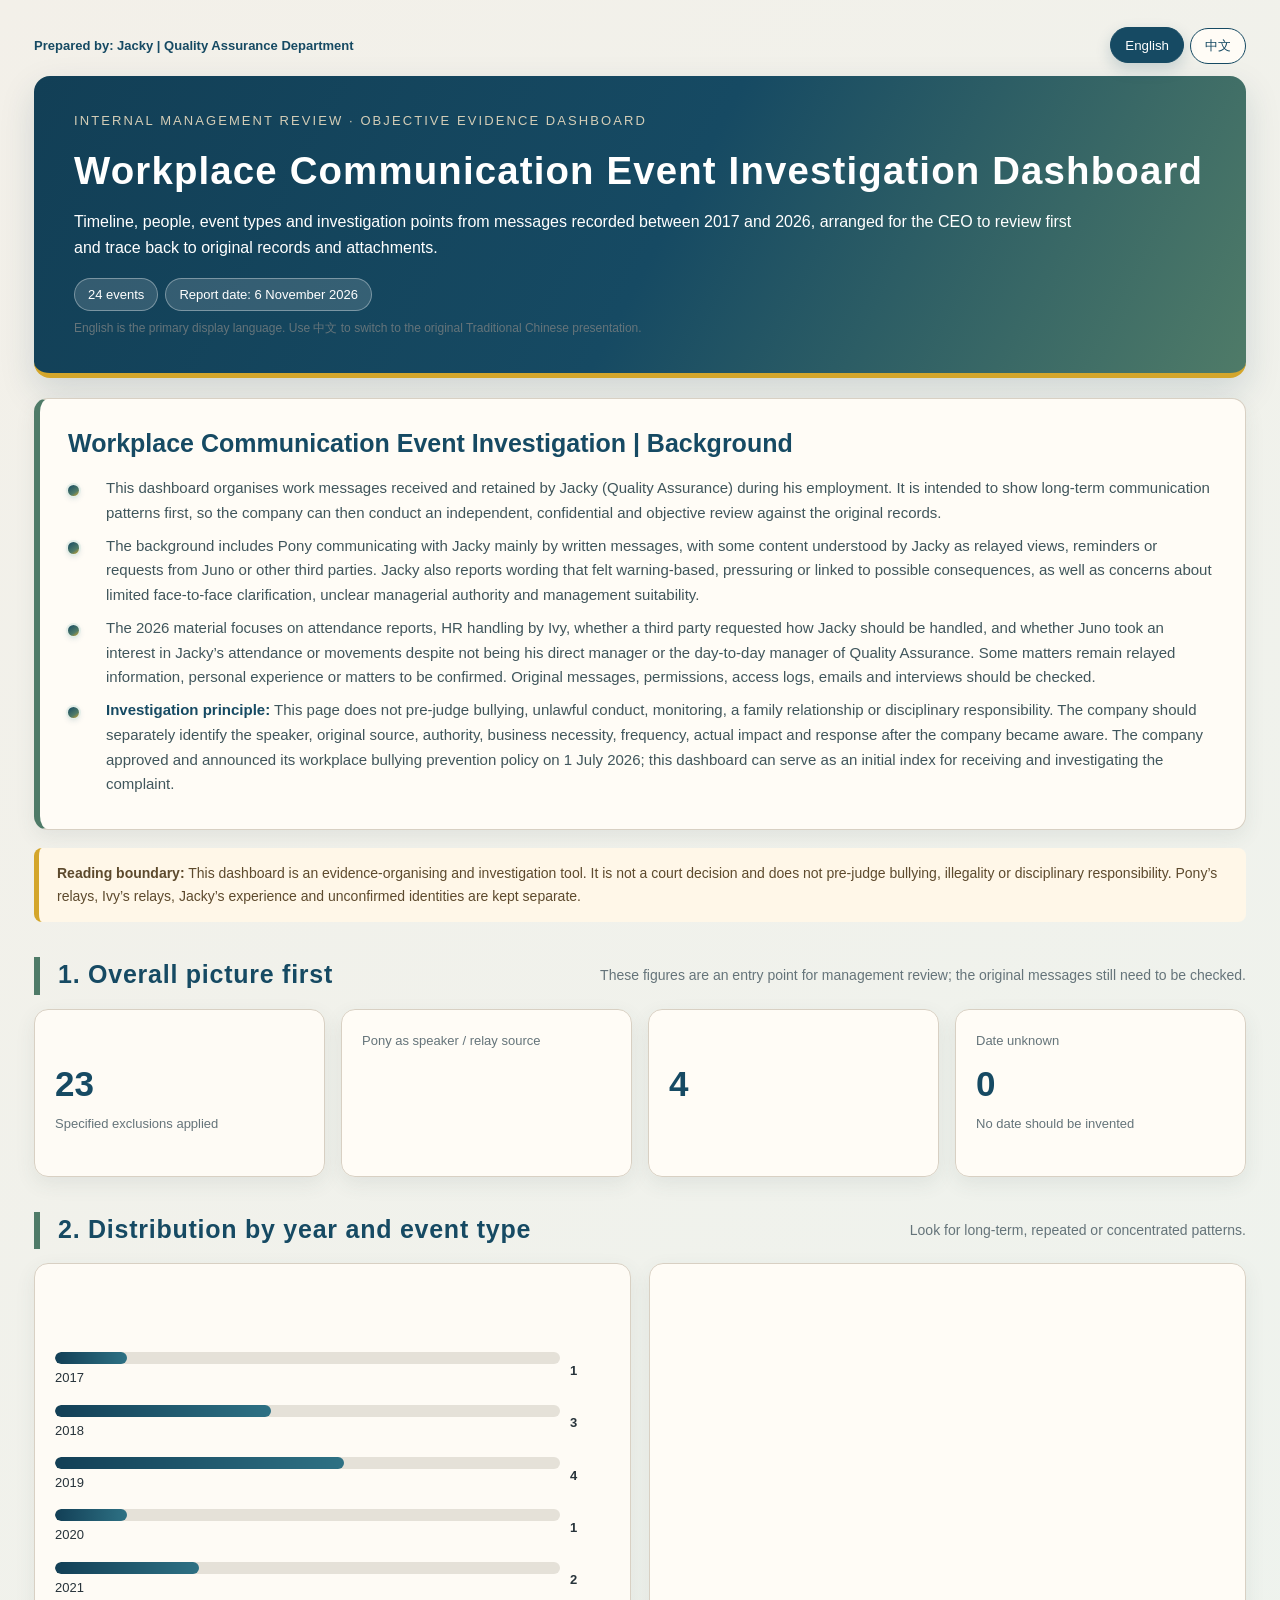
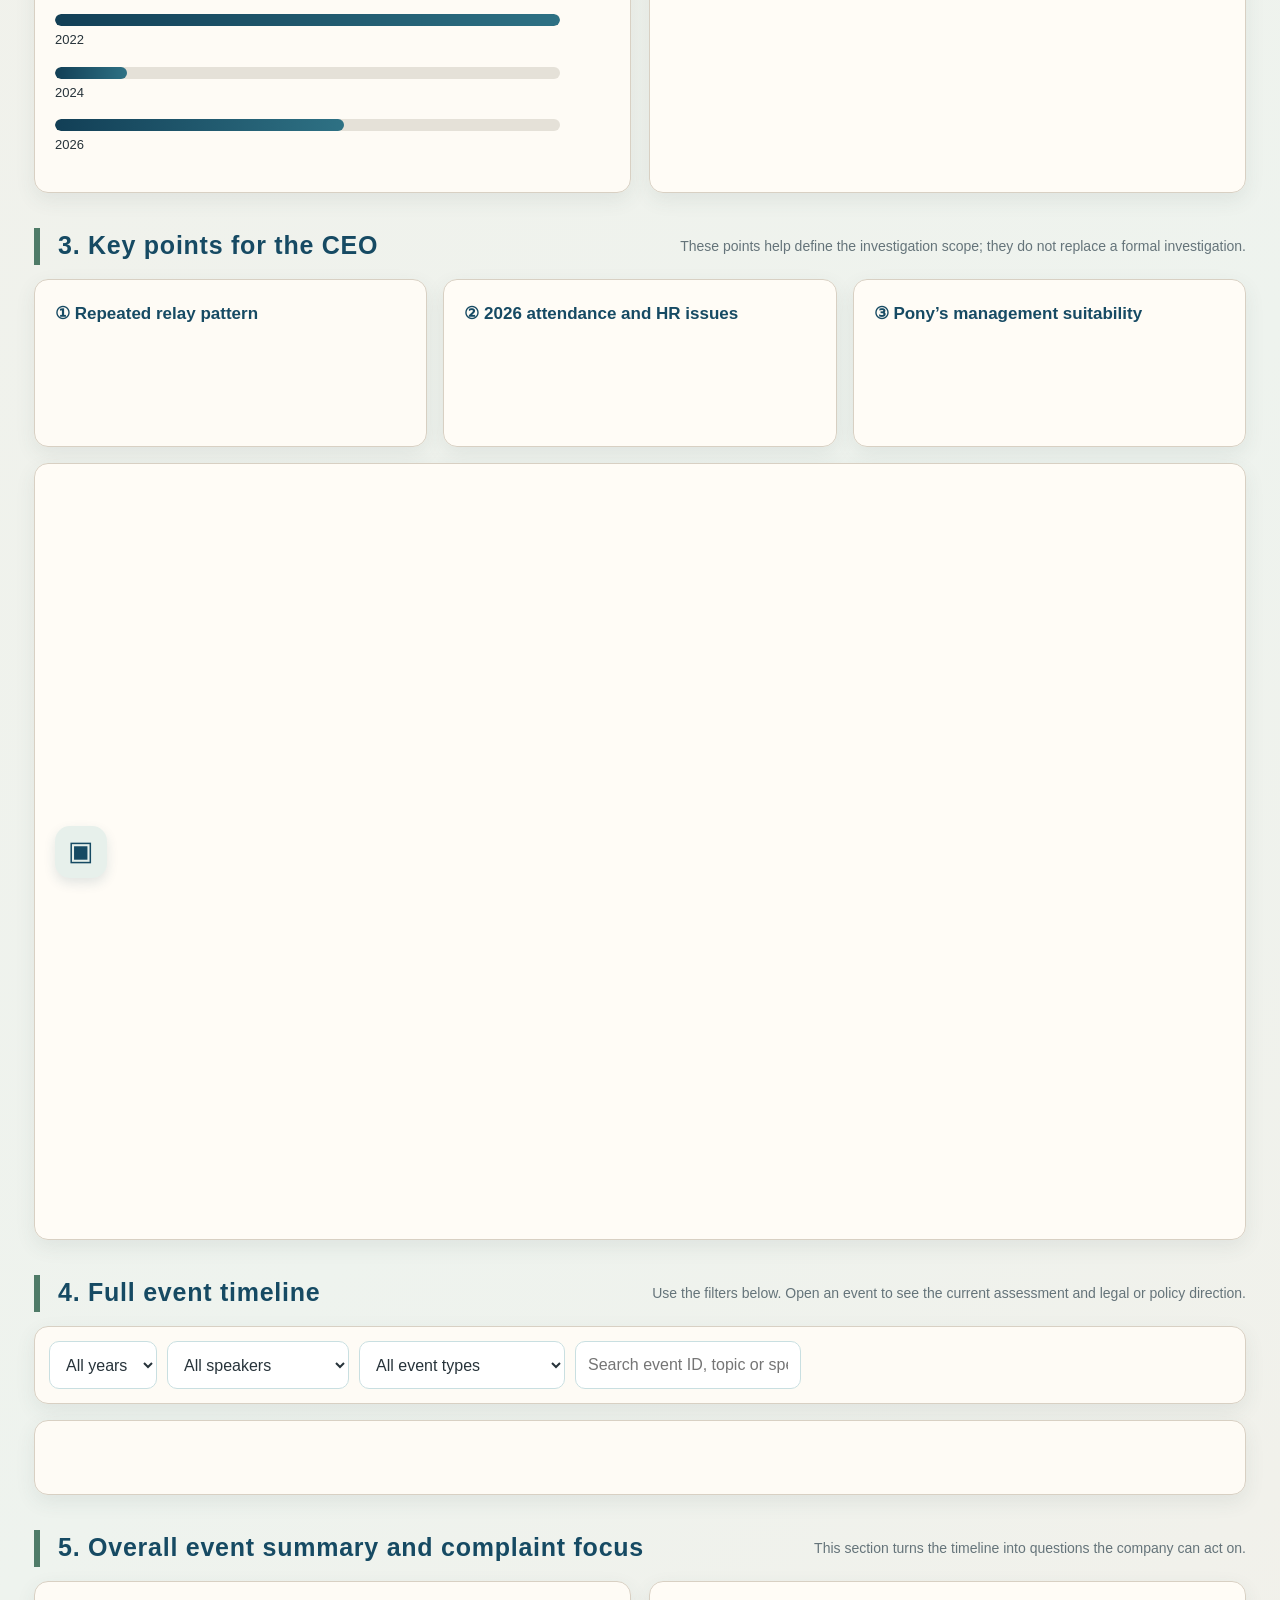
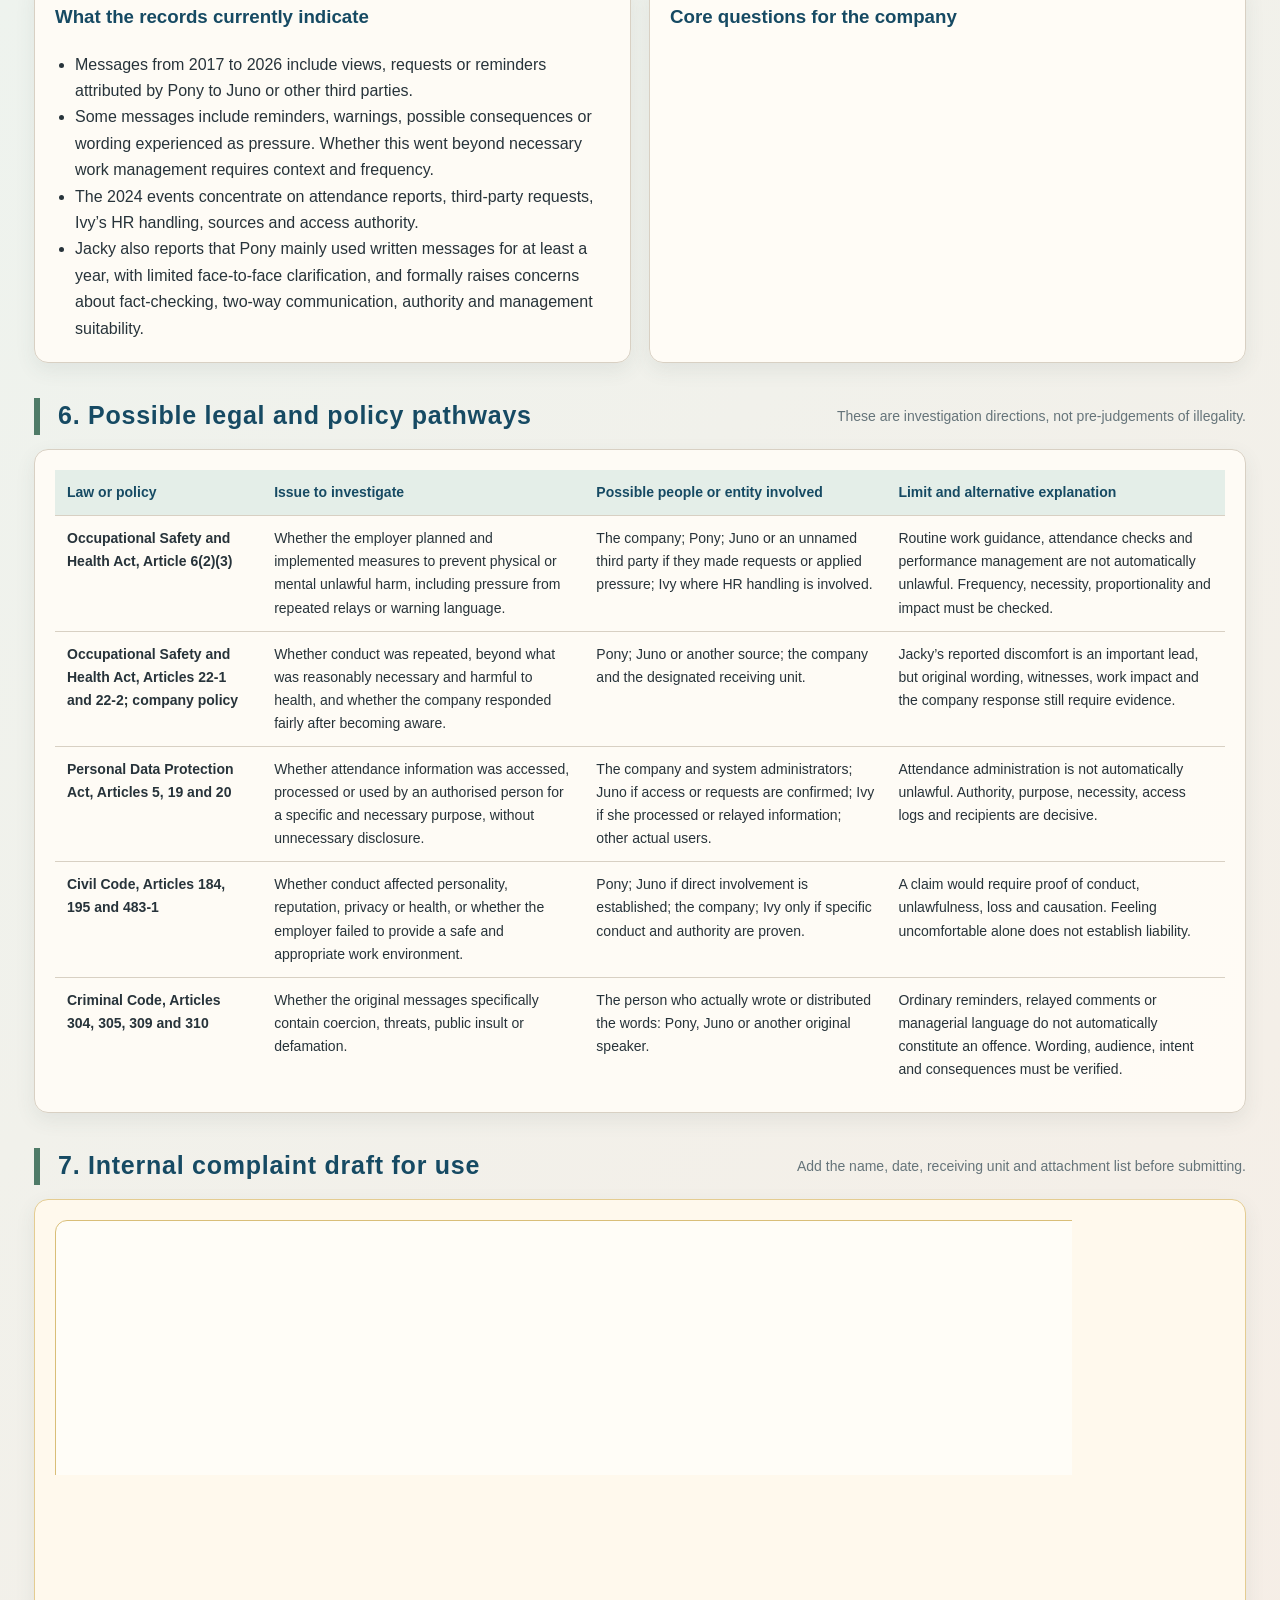
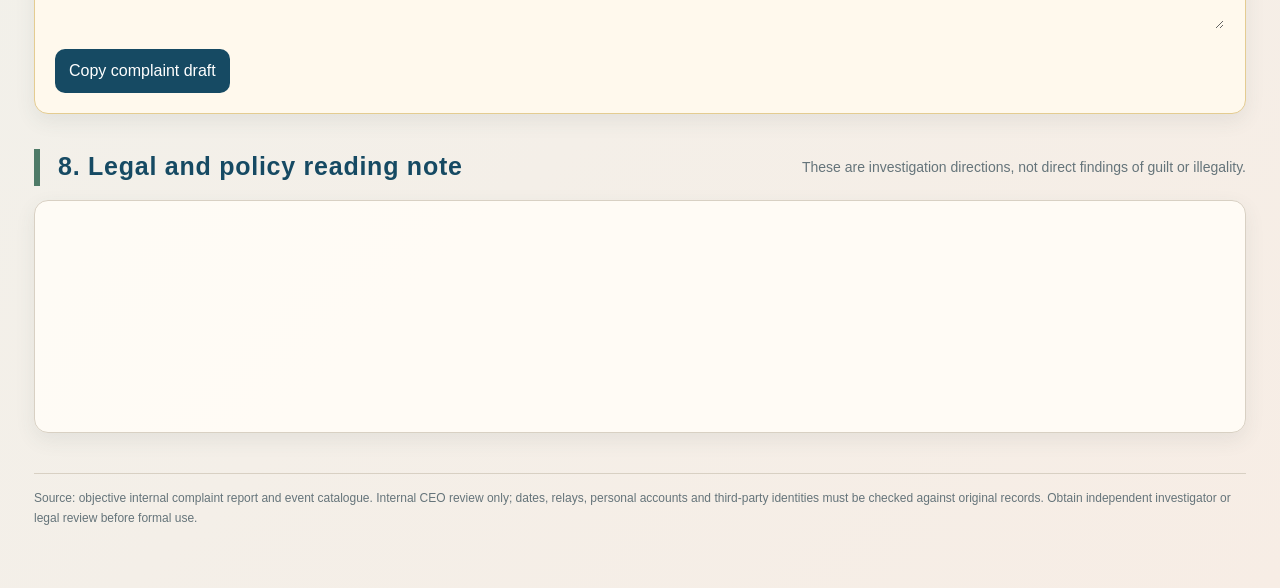
==== commit 34308b3c: "Remove PJE043 event" ====
--- a/workplace-communication-dashboard-20261107/workplace-dashboard/index.html
+++ b/workplace-communication-dashboard-20261107/workplace-dashboard/index.html
@@ -111,7 +111,7 @@
 <div class="footer">資料來源：客觀版內部申訴報告事件清冊。此HTML為內部審閱用，不公開發布；日期不明、轉述、本人陳述及第三人身分均應回查原始資料。建議正式使用前由公司指定的獨立調查人員或律師檢視。</div>
 </main>
 <script>
-const EVENTS = [{"code": "PJE002", "date": "2017-11-13", "year": "2017", "sortDate": "2017-11-13", "speaker": "Pony（轉述Juno）", "topic": "Pony（轉述Juno）：調停後提到Juno的表達較直接，並勸Jacky先放輕鬆；需確認這段話的完整語境。", "current": "較像正常管理", "legal": "職安法與不法侵害防治風險；民刑事須視具體要件", "kind": "轉述／跨部門壓力線索", "color": "coral"}, {"code": "PJE003", "date": "2018-01-31", "year": "2018", "sortDate": "2018-01-31", "speaker": "Pony", "topic": "Pony轉達可能形成聯合挑戰的工作壓力，並要求Jacky先撐住；第三人原話尚待補證。", "current": "有風險未定性", "legal": "先區分合理工作管理與逾越必要範圍", "kind": "工作管理／一般溝通", "color": "teal"}, {"code": "PJE004", "date": "2018-02-23", "year": "2018", "sortDate": "2018-02-23", "speaker": "Pony", "topic": "Pony以「有人在盯」及「等著看好戲」提醒出勤，形成對Jacky工作表現被持續關注的訊息。", "current": "建議調查", "legal": "先區分合理工作管理與逾越必要範圍", "kind": "工作管理／一般溝通", "color": "teal"}, {"code": "PJE006", "date": "2018-12-25", "year": "2018", "sortDate": "2018-12-25", "speaker": "Pony", "topic": "對話反映有人私下耳語及Jacky對工作尊嚴的感受；需區分已知事實與Jacky的主觀反應。", "current": "待確認", "legal": "須先確認原始來源、權限、語意與完整前後文", "kind": "待確認／需補證", "color": "violet"}, {"code": "PJE007", "date": "2019-03-26", "year": "2019", "sortDate": "2019-03-26", "speaker": "Pony（轉述Juno）", "topic": "Pony（轉述Juno）：Pony轉述Juno認為Jacky有漏件、對Jacky有很多意見，並提醒Jacky在特定人面前說話要小心；Juno原始訊息尚未取得。", "current": "建議調查", "legal": "職安法與不法侵害防治風險；民刑事須視具體要件", "kind": "轉述／跨部門壓力線索", "color": "coral"}, {"code": "PJE008", "date": "2019-03-27", "year": "2019", "sortDate": "2019-03-27", "speaker": "Pony（轉述Juno）", "topic": "Pony（轉述Juno）：Jacky主動詢問Juno相關事項後，Pony再次表示Juno對Jacky有很多意見；這與前一日訊息形成連續脈絡。", "current": "較像正常管理", "legal": "職安法與不法侵害防治風險；民刑事須視具體要件", "kind": "轉述／跨部門壓力線索", "color": "coral"}, {"code": "PJE009", "date": "2019-05-08", "year": "2019", "sortDate": "2019-05-08", "speaker": "Pony（轉述Juno）", "topic": "Pony（轉述Juno）：Pony反映會議中有人以戲謔方式談品質報告，並回應Jacky對主管處理方式的疑問；需查明實際發言者及場合。", "current": "建議調查", "legal": "職安法與不法侵害防治風險；民刑事須視具體要件", "kind": "轉述／跨部門壓力線索", "color": "coral"}, {"code": "PJE010", "date": "2019-05-15", "year": "2019", "sortDate": "2019-05-15", "speaker": "Pony（轉述Juno）", "topic": "Pony（轉述Juno）：Pony區分Juno直接表達的看法與其他耳聞的負面評價，顯示訊息來源不只一種；各來源仍須逐一核對。", "current": "建議調查", "legal": "職安法與不法侵害防治風險；民刑事須視具體要件", "kind": "轉述／跨部門壓力線索", "color": "coral"}, {"code": "PJE012", "date": "2020-04-09", "year": "2020", "sortDate": "2020-04-09", "speaker": "Pony", "topic": "在工作遺漏的背景下，Pony表示「我也救不了你」及「請面對現實」；需同時檢視工作缺失與語氣是否適當。", "current": "有風險未定性", "legal": "先區分合理工作管理與逾越必要範圍", "kind": "工作管理／一般溝通", "color": "teal"}, {"code": "PJE013", "date": "2021-05-26", "year": "2021", "sortDate": "2021-05-26", "speaker": "Pony（轉述Juno）", "topic": "Pony（轉述Juno）：Pony釐清Sedex權限及文件責任，並提出與Juno溝通的建議；主要內容仍屬工作分工與溝通安排。", "current": "較像正常管理", "legal": "職安法與不法侵害防治風險；民刑事須視具體要件", "kind": "轉述／跨部門壓力線索", "color": "coral"}, {"code": "PJE014", "date": "2021-12-29", "year": "2021", "sortDate": "2021-12-29", "speaker": "Pony（轉述Juno）", "topic": "Pony（轉述Juno）：Pony討論Juno的溝通方式，並轉述可能涉及「成見、沒把柄、說嘴」等負面評價；原始來源及具體對象待確認。", "current": "建議調查", "legal": "須先確認原始來源、權限、語意與完整前後文", "kind": "待確認／需補證", "color": "violet"}, {"code": "PJE015", "date": "2022-02-10", "year": "2022", "sortDate": "2022-02-10", "speaker": "Pony", "topic": "Jacky反映正式郵件被截圖並副本給其他人，因而感受不佳；需確認郵件目的、收件人及是否符合工作需要。", "current": "待確認", "legal": "須先確認原始來源、權限、語意與完整前後文", "kind": "待確認／需補證", "color": "violet"}, {"code": "PJE017", "date": "2022-02-21", "year": "2022", "sortDate": "2022-02-21", "speaker": "Pony（轉述Juno）", "topic": "Pony（轉述Juno）：Pony轉貼署名為Juno的驗貨流程意見，要求Jacky依該意見理解或處理；需核對原始訊息及授權來源。", "current": "較像正常管理", "legal": "職安法與不法侵害防治風險；民刑事須視具體要件", "kind": "轉述／跨部門壓力線索", "color": "coral"}, {"code": "PJE024", "date": "2022-07-04", "year": "2022", "sortDate": "2022-07-04", "speaker": "Pony", "topic": "導入日曆後，Pony提到匿名挑釁者可能拿Jacky的言行向Pony提出挑戰；匿名者及實際內容均待確認。", "current": "待確認", "legal": "須先確認原始來源、權限、語意與完整前後文", "kind": "待確認／需補證", "color": "violet"}, {"code": "PJE025", "date": "2022-07-05", "year": "2022", "sortDate": "2022-07-05", "speaker": "Pony（轉述Juno）", "topic": "Pony（轉述Juno）：Pony形容第三人像糾察隊、用放大鏡檢視Jacky，並表示不替Jacky辯護；需查明是否有具體工作事實及轉述來源。", "current": "建議調查", "legal": "職安法與不法侵害防治風險；民刑事須視具體要件", "kind": "轉述／跨部門壓力線索", "color": "coral"}, {"code": "PJE026", "date": "2022-07-15", "year": "2022", "sortDate": "2022-07-15", "speaker": "Pony", "topic": "Pony轉達業務端對溝通口氣的反映，並提出溝通課程建議；需區分具體改善要求與對人格或態度的評價。", "current": "有風險未定性", "legal": "先區分合理工作管理與逾越必要範圍", "kind": "工作管理／一般溝通", "color": "teal"}, {"code": "PJE027", "date": "2022-07-16", "year": "2022", "sortDate": "2022-07-16", "speaker": "Pony", "topic": "Pony要求Jacky調整情緒，並教導如何表達不舒服；需確認是否同時提供具體工作改善方法及回應機會。", "current": "有風險未定性", "legal": "先區分合理工作管理與逾越必要範圍", "kind": "工作管理／一般溝通", "color": "teal"}, {"code": "PJE029", "date": "2022-12-19", "year": "2022", "sortDate": "2022-12-19", "speaker": "Pony", "topic": "Pony直接回饋Jacky的表達方式，預告談話可能讓Jacky不舒服，並提到EAP資源；需檢視整段對話的支持與壓力效果。", "current": "較像正常管理", "legal": "先區分合理工作管理與逾越必要範圍", "kind": "工作管理／一般溝通", "color": "teal"}, {"code": "PJE034", "date": "2024-09-12", "year": "2024", "sortDate": "2024-09-12", "speaker": "Pony", "topic": "在驗貨回報不足的背景下，Pony使用「質疑你的存在價值」的說法；需確認原話、指涉對象及是否超出工作回饋必要範圍。", "current": "建議調查", "legal": "先區分合理工作管理與逾越必要範圍", "kind": "工作管理／一般溝通", "color": "teal"}, {"code": "PJE041", "date": "2026-10-05", "year": "2026", "sortDate": "2026-10-05", "speaker": "Ivy（轉述）", "topic": "Ivy（轉述）：Ivy要求工廠提供出勤證明，以核對Jacky的出勤狀況；需確認資料取得目的、必要性及處理流程。", "current": "較像正常管理", "legal": "職安法第6條、第22-1、22-2條；個資法第5、19、20條待查明", "kind": "2026出勤／人資調查", "color": "amber"}, {"code": "PJE042", "date": "2026-10-06", "year": "2026", "sortDate": "2026-10-06", "speaker": "Ivy（轉述）", "topic": "Ivy（轉述）：Jacky補充工廠出勤情形並提供圖片，作為出勤說明；圖片內容、時間及真實性應保留原始檔核對。", "current": "較像正常管理", "legal": "職安法第6條、第22-1、22-2條；個資法第5、19、20條待查明", "kind": "2026出勤／人資調查", "color": "amber"}, {"code": "PJE043", "date": "2026-10-06", "year": "2026", "sortDate": "2026-10-06", "speaker": "待確認", "topic": "Ivy轉述未具名第三人提出訴求，要求Jacky提供證據，並提到對方以較強烈方式要求人資處理；第三人身分與原始訊息待查。", "current": "建議調查", "legal": "職安法第6條、第22-1、22-2條；個資法第5、19、20條待查明", "kind": "2026出勤／人資調查", "color": "amber"}, {"code": "PJE045", "date": "2026-10-07", "year": "2026", "sortDate": "2026-10-07", "speaker": "待確認", "topic": "Ivy在晚間談到未具名第三人介入過多；需確認第三人身分、介入事項及該次聯絡的工作必要性。", "current": "待確認", "legal": "職安法第6條、第22-1、22-2條；個資法第5、19、20條待查明", "kind": "2026出勤／人資調查", "color": "amber"}, {"code": "PJE049", "date": "2026-10-15", "year": "2026", "sortDate": "2026-10-15", "speaker": "Pony", "topic": "Jacky反映自己持續被盯出勤且出現身體不適，Pony對此作出回應；需區分主觀感受、實際追蹤行為及後續工作影響。", "current": "建議調查", "legal": "職安法第6條、第22-1、22-2條；個資法第5、19、20條待查明", "kind": "2026出勤／人資調查", "color": "amber"}];
+const EVENTS = [{"code": "PJE002", "date": "2017-11-13", "year": "2017", "sortDate": "2017-11-13", "speaker": "Pony（轉述Juno）", "topic": "Pony（轉述Juno）：調停後提到Juno的表達較直接，並勸Jacky先放輕鬆；需確認這段話的完整語境。", "current": "較像正常管理", "legal": "職安法與不法侵害防治風險；民刑事須視具體要件", "kind": "轉述／跨部門壓力線索", "color": "coral"}, {"code": "PJE003", "date": "2018-01-31", "year": "2018", "sortDate": "2018-01-31", "speaker": "Pony", "topic": "Pony轉達可能形成聯合挑戰的工作壓力，並要求Jacky先撐住；第三人原話尚待補證。", "current": "有風險未定性", "legal": "先區分合理工作管理與逾越必要範圍", "kind": "工作管理／一般溝通", "color": "teal"}, {"code": "PJE004", "date": "2018-02-23", "year": "2018", "sortDate": "2018-02-23", "speaker": "Pony", "topic": "Pony以「有人在盯」及「等著看好戲」提醒出勤，形成對Jacky工作表現被持續關注的訊息。", "current": "建議調查", "legal": "先區分合理工作管理與逾越必要範圍", "kind": "工作管理／一般溝通", "color": "teal"}, {"code": "PJE006", "date": "2018-12-25", "year": "2018", "sortDate": "2018-12-25", "speaker": "Pony", "topic": "對話反映有人私下耳語及Jacky對工作尊嚴的感受；需區分已知事實與Jacky的主觀反應。", "current": "待確認", "legal": "須先確認原始來源、權限、語意與完整前後文", "kind": "待確認／需補證", "color": "violet"}, {"code": "PJE007", "date": "2019-03-26", "year": "2019", "sortDate": "2019-03-26", "speaker": "Pony（轉述Juno）", "topic": "Pony（轉述Juno）：Pony轉述Juno認為Jacky有漏件、對Jacky有很多意見，並提醒Jacky在特定人面前說話要小心；Juno原始訊息尚未取得。", "current": "建議調查", "legal": "職安法與不法侵害防治風險；民刑事須視具體要件", "kind": "轉述／跨部門壓力線索", "color": "coral"}, {"code": "PJE008", "date": "2019-03-27", "year": "2019", "sortDate": "2019-03-27", "speaker": "Pony（轉述Juno）", "topic": "Pony（轉述Juno）：Jacky主動詢問Juno相關事項後，Pony再次表示Juno對Jacky有很多意見；這與前一日訊息形成連續脈絡。", "current": "較像正常管理", "legal": "職安法與不法侵害防治風險；民刑事須視具體要件", "kind": "轉述／跨部門壓力線索", "color": "coral"}, {"code": "PJE009", "date": "2019-05-08", "year": "2019", "sortDate": "2019-05-08", "speaker": "Pony（轉述Juno）", "topic": "Pony（轉述Juno）：Pony反映會議中有人以戲謔方式談品質報告，並回應Jacky對主管處理方式的疑問；需查明實際發言者及場合。", "current": "建議調查", "legal": "職安法與不法侵害防治風險；民刑事須視具體要件", "kind": "轉述／跨部門壓力線索", "color": "coral"}, {"code": "PJE010", "date": "2019-05-15", "year": "2019", "sortDate": "2019-05-15", "speaker": "Pony（轉述Juno）", "topic": "Pony（轉述Juno）：Pony區分Juno直接表達的看法與其他耳聞的負面評價，顯示訊息來源不只一種；各來源仍須逐一核對。", "current": "建議調查", "legal": "職安法與不法侵害防治風險；民刑事須視具體要件", "kind": "轉述／跨部門壓力線索", "color": "coral"}, {"code": "PJE012", "date": "2020-04-09", "year": "2020", "sortDate": "2020-04-09", "speaker": "Pony", "topic": "在工作遺漏的背景下，Pony表示「我也救不了你」及「請面對現實」；需同時檢視工作缺失與語氣是否適當。", "current": "有風險未定性", "legal": "先區分合理工作管理與逾越必要範圍", "kind": "工作管理／一般溝通", "color": "teal"}, {"code": "PJE013", "date": "2021-05-26", "year": "2021", "sortDate": "2021-05-26", "speaker": "Pony（轉述Juno）", "topic": "Pony（轉述Juno）：Pony釐清Sedex權限及文件責任，並提出與Juno溝通的建議；主要內容仍屬工作分工與溝通安排。", "current": "較像正常管理", "legal": "職安法與不法侵害防治風險；民刑事須視具體要件", "kind": "轉述／跨部門壓力線索", "color": "coral"}, {"code": "PJE014", "date": "2021-12-29", "year": "2021", "sortDate": "2021-12-29", "speaker": "Pony（轉述Juno）", "topic": "Pony（轉述Juno）：Pony討論Juno的溝通方式，並轉述可能涉及「成見、沒把柄、說嘴」等負面評價；原始來源及具體對象待確認。", "current": "建議調查", "legal": "須先確認原始來源、權限、語意與完整前後文", "kind": "待確認／需補證", "color": "violet"}, {"code": "PJE015", "date": "2022-02-10", "year": "2022", "sortDate": "2022-02-10", "speaker": "Pony", "topic": "Jacky反映正式郵件被截圖並副本給其他人，因而感受不佳；需確認郵件目的、收件人及是否符合工作需要。", "current": "待確認", "legal": "須先確認原始來源、權限、語意與完整前後文", "kind": "待確認／需補證", "color": "violet"}, {"code": "PJE017", "date": "2022-02-21", "year": "2022", "sortDate": "2022-02-21", "speaker": "Pony（轉述Juno）", "topic": "Pony（轉述Juno）：Pony轉貼署名為Juno的驗貨流程意見，要求Jacky依該意見理解或處理；需核對原始訊息及授權來源。", "current": "較像正常管理", "legal": "職安法與不法侵害防治風險；民刑事須視具體要件", "kind": "轉述／跨部門壓力線索", "color": "coral"}, {"code": "PJE024", "date": "2022-07-04", "year": "2022", "sortDate": "2022-07-04", "speaker": "Pony", "topic": "導入日曆後，Pony提到匿名挑釁者可能拿Jacky的言行向Pony提出挑戰；匿名者及實際內容均待確認。", "current": "待確認", "legal": "須先確認原始來源、權限、語意與完整前後文", "kind": "待確認／需補證", "color": "violet"}, {"code": "PJE025", "date": "2022-07-05", "year": "2022", "sortDate": "2022-07-05", "speaker": "Pony（轉述Juno）", "topic": "Pony（轉述Juno）：Pony形容第三人像糾察隊、用放大鏡檢視Jacky，並表示不替Jacky辯護；需查明是否有具體工作事實及轉述來源。", "current": "建議調查", "legal": "職安法與不法侵害防治風險；民刑事須視具體要件", "kind": "轉述／跨部門壓力線索", "color": "coral"}, {"code": "PJE026", "date": "2022-07-15", "year": "2022", "sortDate": "2022-07-15", "speaker": "Pony", "topic": "Pony轉達業務端對溝通口氣的反映，並提出溝通課程建議；需區分具體改善要求與對人格或態度的評價。", "current": "有風險未定性", "legal": "先區分合理工作管理與逾越必要範圍", "kind": "工作管理／一般溝通", "color": "teal"}, {"code": "PJE027", "date": "2022-07-16", "year": "2022", "sortDate": "2022-07-16", "speaker": "Pony", "topic": "Pony要求Jacky調整情緒，並教導如何表達不舒服；需確認是否同時提供具體工作改善方法及回應機會。", "current": "有風險未定性", "legal": "先區分合理工作管理與逾越必要範圍", "kind": "工作管理／一般溝通", "color": "teal"}, {"code": "PJE029", "date": "2022-12-19", "year": "2022", "sortDate": "2022-12-19", "speaker": "Pony", "topic": "Pony直接回饋Jacky的表達方式，預告談話可能讓Jacky不舒服，並提到EAP資源；需檢視整段對話的支持與壓力效果。", "current": "較像正常管理", "legal": "先區分合理工作管理與逾越必要範圍", "kind": "工作管理／一般溝通", "color": "teal"}, {"code": "PJE034", "date": "2024-09-12", "year": "2024", "sortDate": "2024-09-12", "speaker": "Pony", "topic": "在驗貨回報不足的背景下，Pony使用「質疑你的存在價值」的說法；需確認原話、指涉對象及是否超出工作回饋必要範圍。", "current": "建議調查", "legal": "先區分合理工作管理與逾越必要範圍", "kind": "工作管理／一般溝通", "color": "teal"}, {"code": "PJE041", "date": "2026-10-05", "year": "2026", "sortDate": "2026-10-05", "speaker": "Ivy（轉述）", "topic": "Ivy（轉述）：Ivy要求工廠提供出勤證明，以核對Jacky的出勤狀況；需確認資料取得目的、必要性及處理流程。", "current": "較像正常管理", "legal": "職安法第6條、第22-1、22-2條；個資法第5、19、20條待查明", "kind": "2026出勤／人資調查", "color": "amber"}, {"code": "PJE042", "date": "2026-10-06", "year": "2026", "sortDate": "2026-10-06", "speaker": "Ivy（轉述）", "topic": "Ivy（轉述）：Jacky補充工廠出勤情形並提供圖片，作為出勤說明；圖片內容、時間及真實性應保留原始檔核對。", "current": "較像正常管理", "legal": "職安法第6條、第22-1、22-2條；個資法第5、19、20條待查明", "kind": "2026出勤／人資調查", "color": "amber"}, {"code": "PJE045", "date": "2026-10-07", "year": "2026", "sortDate": "2026-10-07", "speaker": "待確認", "topic": "Ivy在晚間談到未具名第三人介入過多；需確認第三人身分、介入事項及該次聯絡的工作必要性。", "current": "待確認", "legal": "職安法第6條、第22-1、22-2條；個資法第5、19、20條待查明", "kind": "2026出勤／人資調查", "color": "amber"}, {"code": "PJE049", "date": "2026-10-15", "year": "2026", "sortDate": "2026-10-15", "speaker": "Pony", "topic": "Jacky反映自己持續被盯出勤且出現身體不適，Pony對此作出回應；需區分主觀感受、實際追蹤行為及後續工作影響。", "current": "建議調查", "legal": "職安法第6條、第22-1、22-2條；個資法第5、19、20條待查明", "kind": "2026出勤／人資調查", "color": "amber"}];
 const colors={teal:'#4F7B68',coral:'#C96E4B',violet:'#587C91',amber:'#D4A62B'};
 const esc=s=>String(s).replace(/[&<>'"]/g,c=>({'&':'&amp;','<':'&lt;','>':'&gt;',"'":'&#39;','"':'&quot;'}[c]));
 const counts=(key)=>EVENTS.reduce((a,e)=>(a[e[key]]=(a[e[key]]||0)+1,a),{});
@@ -144,7 +144,6 @@
 PJE034:'Against a background of insufficient inspection reporting, Pony used wording about questioning Jacky’s value to the organisation.',
 PJE041:'Ivy asked the factory to provide attendance evidence.',
 PJE042:'Jacky supplemented the factory attendance explanation and provided images.',
-PJE043:'Ivy relayed an unnamed third party’s demands for evidence and criticism of HR.',
 PJE045:'Ivy discussed that an unnamed third party had intervened too much and asked to confirm identity, purpose and necessity.',
 PJE049:'Pony responded after Jacky reported continued attendance monitoring and physical discomfort.'
 };
@@ -165,8 +164,8 @@
 legalNote:'<ul><li><b>Occupational Safety and Health Act / workplace unlawful-harm prevention:</b> Check whether conduct was repeated, beyond what was reasonably necessary and harmful to health, and whether the company provided receiving, investigation, protection and prevention measures under its announced policy.</li><li><b>Personal Data Protection Act:</b> Attendance information is not automatically unlawful. Check access authority, purpose, necessity, use and whether there was unnecessary disclosure.</li><li><b>Civil and criminal law:</b> Any issue involving personality, reputation, privacy, coercion, threats, insult or defamation requires the complete original wording, audience, actual consequences and all other legal elements to be assessed.</li></ul>'
 };
 const sectionEN=[['<h2>1. Overall picture first</h2><p>These figures are an entry point for management review; the original messages still need to be checked.</p>'],['<h2>2. Distribution by year and event type</h2><p>Look for long-term, repeated or concentrated patterns.</p>'],['<h2>3. Key points for the CEO</h2><p>These points help define the investigation scope; they do not replace a formal investigation.</p>'],['<h2>4. Full event timeline</h2><p>Use the filters below. Open an event to see the current assessment and legal or policy direction.</p>'],['<h2>5. Overall event summary and complaint focus</h2><p>This section turns the timeline into questions the company can act on.</p>'],['<h2>6. Possible legal and policy pathways</h2><p>These are investigation directions, not pre-judgements of illegality.</p>'],['<h2>7. Internal complaint draft for use</h2><p>Add the name, date, receiving unit and attachment list before submitting.</p>'],['<h2>8. Legal and policy reading note</h2><p>These are investigation directions, not direct findings of guilt or illegality.</p>']];
-const evidenceEN="<div class=\"evidence-icon\">▣</div><div><h3>Full Bilingual Event Dialogues</h3><p>Browse all 24 complete event files: English first, followed by the original Chinese dialogue.</p><details open style=\"margin-top:10px\"><summary style=\"cursor:pointer;font-weight:800;color:#164A63\">Browse all 24 event files</summary><ol style=\"margin:10px 0 0;padding-left:22px\"><li><a href=\"events/PJE002_20171113_Pony_Relays_Juno_Direct_Communication_Style.txt\" target=\"_blank\" rel=\"noopener\">PJE002_20171113_Pony_Relays_Juno_Direct_Communication_Style</a></li><li><a href=\"events/PJE003_20180131_Pony_Relays_Joint_Challenge_and_Work_Pressure.txt\" target=\"_blank\" rel=\"noopener\">PJE003_20180131_Pony_Relays_Joint_Challenge_and_Work_Pressure</a></li><li><a href=\"events/PJE004_20180223_Attendance_Watching_and_Waiting_to_See_What_Happens.txt\" target=\"_blank\" rel=\"noopener\">PJE004_20180223_Attendance_Watching_and_Waiting_to_See_What_Happens</a></li><li><a href=\"events/PJE006_20181225_Juno_Reported_Omissions_and_Caution_About_Speaking.txt\" target=\"_blank\" rel=\"noopener\">PJE006_20181225_Juno_Reported_Omissions_and_Caution_About_Speaking</a></li><li><a href=\"events/PJE007_20190326_Juno_Reported_Work_Issues_and_Caution_About_Speaking.txt\" target=\"_blank\" rel=\"noopener\">PJE007_20190326_Juno_Reported_Work_Issues_and_Caution_About_Speaking</a></li><li><a href=\"events/PJE008_20190327_Repeated_Relay_of_Juno_Views_After_Jacky_Asks.txt\" target=\"_blank\" rel=\"noopener\">PJE008_20190327_Repeated_Relay_of_Juno_Views_After_Jacky_Asks</a></li><li><a href=\"events/PJE009_20190508_Mocking_Description_of_Quality_Report_and_Management_Response.txt\" target=\"_blank\" rel=\"noopener\">PJE009_20190508_Mocking_Description_of_Quality_Report_and_Management_Response</a></li><li><a href=\"events/PJE010_20190515_Juno_Direct_Statements_Distinguished_from_Hearsay.txt\" target=\"_blank\" rel=\"noopener\">PJE010_20190515_Juno_Direct_Statements_Distinguished_from_Hearsay</a></li><li><a href=\"events/PJE012_20200409_Missed_Work_and_Face_Reality_Warning.txt\" target=\"_blank\" rel=\"noopener\">PJE012_20200409_Missed_Work_and_Face_Reality_Warning</a></li><li><a href=\"events/PJE013_20210526_Sedex_Permission_Clarification_and_Communication_with_Juno.txt\" target=\"_blank\" rel=\"noopener\">PJE013_20210526_Sedex_Permission_Clarification_and_Communication_with_Juno</a></li><li><a href=\"events/PJE014_20211229_Juno_Communication_Prejudice_and_Talking_Behind_Back.txt\" target=\"_blank\" rel=\"noopener\">PJE014_20211229_Juno_Communication_Prejudice_and_Talking_Behind_Back</a></li><li><a href=\"events/PJE015_20220210_Formal_Email_Screenshot_Shared_and_Discomfort_Reported.txt\" target=\"_blank\" rel=\"noopener\">PJE015_20220210_Formal_Email_Screenshot_Shared_and_Discomfort_Reported</a></li><li><a href=\"events/PJE017_20220221_Juno_Attributed_Views_on_Inspection_Process.txt\" target=\"_blank\" rel=\"noopener\">PJE017_20220221_Juno_Attributed_Views_on_Inspection_Process</a></li><li><a href=\"events/PJE024_20220704_Business_Team_Tone_and_Communication_Training.txt\" target=\"_blank\" rel=\"noopener\">PJE024_20220704_Business_Team_Tone_and_Communication_Training</a></li><li><a href=\"events/PJE025_20220705_Compliance_Patrol_Metaphor_and_No_Defence_Statement.txt\" target=\"_blank\" rel=\"noopener\">PJE025_20220705_Compliance_Patrol_Metaphor_and_No_Defence_Statement</a></li><li><a href=\"events/PJE026_20220715_Business_Team_Tone_and_Communication_Training_Suggestion.txt\" target=\"_blank\" rel=\"noopener\">PJE026_20220715_Business_Team_Tone_and_Communication_Training_Suggestion</a></li><li><a href=\"events/PJE027_20220716_Emotional_Adjustment_and_Expressing_Discomfort.txt\" target=\"_blank\" rel=\"noopener\">PJE027_20220716_Emotional_Adjustment_and_Expressing_Discomfort</a></li><li><a href=\"events/PJE029_20221219_Communication_Style_Feedback_Discomfort_and_EAP.txt\" target=\"_blank\" rel=\"noopener\">PJE029_20221219_Communication_Style_Feedback_Discomfort_and_EAP</a></li><li><a href=\"events/PJE034_20240912_Questioning_Jacky_Value_to_the_Organisation.txt\" target=\"_blank\" rel=\"noopener\">PJE034_20240912_Questioning_Jacky_Value_to_the_Organisation</a></li><li><a href=\"events/PJE041_20261005_Request_for_Factory_Attendance_Evidence.txt\" target=\"_blank\" rel=\"noopener\">PJE041_20261005_Request_for_Factory_Attendance_Evidence</a></li><li><a href=\"events/PJE042_20261006_Factory_Attendance_Explanation_and_Image_Evidence.txt\" target=\"_blank\" rel=\"noopener\">PJE042_20261006_Factory_Attendance_Explanation_and_Image_Evidence</a></li><li><a href=\"events/PJE043_20261006_Unnamed_Third_Party_Evidence_Demands_and_HR_Criticism.txt\" target=\"_blank\" rel=\"noopener\">PJE043_20261006_Unnamed_Third_Party_Evidence_Demands_and_HR_Criticism</a></li><li><a href=\"events/PJE045_20261007_Unnamed_Third_Party_Intervention_Purpose_and_Necessity.txt\" target=\"_blank\" rel=\"noopener\">PJE045_20261007_Unnamed_Third_Party_Intervention_Purpose_and_Necessity</a></li><li><a href=\"events/PJE049_20261015_Continued_Attendance_Monitoring_and_Physical_Discomfort.txt\" target=\"_blank\" rel=\"noopener\">PJE049_20261015_Continued_Attendance_Monitoring_and_Physical_Discomfort</a></li></ol></details><p><a href=\"events/index.html\" target=\"_blank\" rel=\"noopener\">Open bilingual event index →</a></p></div>";
-const evidenceZH="<div class=\"evidence-icon\">▣</div><div><h3>英中完整事件對話</h3><p>瀏覽全部24個完整事件檔案：先列英文，後列原本中文對話。</p><details open style=\"margin-top:10px\"><summary style=\"cursor:pointer;font-weight:800;color:#164A63\">展開24件事件檔案</summary><ol style=\"margin:10px 0 0;padding-left:22px\"><li><a href=\"events/PJE002_20171113_Pony_Relays_Juno_Direct_Communication_Style.txt\" target=\"_blank\" rel=\"noopener\">PJE002_20171113_Pony_Relays_Juno_Direct_Communication_Style</a></li><li><a href=\"events/PJE003_20180131_Pony_Relays_Joint_Challenge_and_Work_Pressure.txt\" target=\"_blank\" rel=\"noopener\">PJE003_20180131_Pony_Relays_Joint_Challenge_and_Work_Pressure</a></li><li><a href=\"events/PJE004_20180223_Attendance_Watching_and_Waiting_to_See_What_Happens.txt\" target=\"_blank\" rel=\"noopener\">PJE004_20180223_Attendance_Watching_and_Waiting_to_See_What_Happens</a></li><li><a href=\"events/PJE006_20181225_Juno_Reported_Omissions_and_Caution_About_Speaking.txt\" target=\"_blank\" rel=\"noopener\">PJE006_20181225_Juno_Reported_Omissions_and_Caution_About_Speaking</a></li><li><a href=\"events/PJE007_20190326_Juno_Reported_Work_Issues_and_Caution_About_Speaking.txt\" target=\"_blank\" rel=\"noopener\">PJE007_20190326_Juno_Reported_Work_Issues_and_Caution_About_Speaking</a></li><li><a href=\"events/PJE008_20190327_Repeated_Relay_of_Juno_Views_After_Jacky_Asks.txt\" target=\"_blank\" rel=\"noopener\">PJE008_20190327_Repeated_Relay_of_Juno_Views_After_Jacky_Asks</a></li><li><a href=\"events/PJE009_20190508_Mocking_Description_of_Quality_Report_and_Management_Response.txt\" target=\"_blank\" rel=\"noopener\">PJE009_20190508_Mocking_Description_of_Quality_Report_and_Management_Response</a></li><li><a href=\"events/PJE010_20190515_Juno_Direct_Statements_Distinguished_from_Hearsay.txt\" target=\"_blank\" rel=\"noopener\">PJE010_20190515_Juno_Direct_Statements_Distinguished_from_Hearsay</a></li><li><a href=\"events/PJE012_20200409_Missed_Work_and_Face_Reality_Warning.txt\" target=\"_blank\" rel=\"noopener\">PJE012_20200409_Missed_Work_and_Face_Reality_Warning</a></li><li><a href=\"events/PJE013_20210526_Sedex_Permission_Clarification_and_Communication_with_Juno.txt\" target=\"_blank\" rel=\"noopener\">PJE013_20210526_Sedex_Permission_Clarification_and_Communication_with_Juno</a></li><li><a href=\"events/PJE014_20211229_Juno_Communication_Prejudice_and_Talking_Behind_Back.txt\" target=\"_blank\" rel=\"noopener\">PJE014_20211229_Juno_Communication_Prejudice_and_Talking_Behind_Back</a></li><li><a href=\"events/PJE015_20220210_Formal_Email_Screenshot_Shared_and_Discomfort_Reported.txt\" target=\"_blank\" rel=\"noopener\">PJE015_20220210_Formal_Email_Screenshot_Shared_and_Discomfort_Reported</a></li><li><a href=\"events/PJE017_20220221_Juno_Attributed_Views_on_Inspection_Process.txt\" target=\"_blank\" rel=\"noopener\">PJE017_20220221_Juno_Attributed_Views_on_Inspection_Process</a></li><li><a href=\"events/PJE024_20220704_Business_Team_Tone_and_Communication_Training.txt\" target=\"_blank\" rel=\"noopener\">PJE024_20220704_Business_Team_Tone_and_Communication_Training</a></li><li><a href=\"events/PJE025_20220705_Compliance_Patrol_Metaphor_and_No_Defence_Statement.txt\" target=\"_blank\" rel=\"noopener\">PJE025_20220705_Compliance_Patrol_Metaphor_and_No_Defence_Statement</a></li><li><a href=\"events/PJE026_20220715_Business_Team_Tone_and_Communication_Training_Suggestion.txt\" target=\"_blank\" rel=\"noopener\">PJE026_20220715_Business_Team_Tone_and_Communication_Training_Suggestion</a></li><li><a href=\"events/PJE027_20220716_Emotional_Adjustment_and_Expressing_Discomfort.txt\" target=\"_blank\" rel=\"noopener\">PJE027_20220716_Emotional_Adjustment_and_Expressing_Discomfort</a></li><li><a href=\"events/PJE029_20221219_Communication_Style_Feedback_Discomfort_and_EAP.txt\" target=\"_blank\" rel=\"noopener\">PJE029_20221219_Communication_Style_Feedback_Discomfort_and_EAP</a></li><li><a href=\"events/PJE034_20240912_Questioning_Jacky_Value_to_the_Organisation.txt\" target=\"_blank\" rel=\"noopener\">PJE034_20240912_Questioning_Jacky_Value_to_the_Organisation</a></li><li><a href=\"events/PJE041_20261005_Request_for_Factory_Attendance_Evidence.txt\" target=\"_blank\" rel=\"noopener\">PJE041_20261005_Request_for_Factory_Attendance_Evidence</a></li><li><a href=\"events/PJE042_20261006_Factory_Attendance_Explanation_and_Image_Evidence.txt\" target=\"_blank\" rel=\"noopener\">PJE042_20261006_Factory_Attendance_Explanation_and_Image_Evidence</a></li><li><a href=\"events/PJE043_20261006_Unnamed_Third_Party_Evidence_Demands_and_HR_Criticism.txt\" target=\"_blank\" rel=\"noopener\">PJE043_20261006_Unnamed_Third_Party_Evidence_Demands_and_HR_Criticism</a></li><li><a href=\"events/PJE045_20261007_Unnamed_Third_Party_Intervention_Purpose_and_Necessity.txt\" target=\"_blank\" rel=\"noopener\">PJE045_20261007_Unnamed_Third_Party_Intervention_Purpose_and_Necessity</a></li><li><a href=\"events/PJE049_20261015_Continued_Attendance_Monitoring_and_Physical_Discomfort.txt\" target=\"_blank\" rel=\"noopener\">PJE049_20261015_Continued_Attendance_Monitoring_and_Physical_Discomfort</a></li></ol></details><p><a href=\"events/index.html\" target=\"_blank\" rel=\"noopener\">開啟英中事件索引 →</a></p></div>";
+const evidenceEN="<div class=\"evidence-icon\">▣</div><div><h3>Full Bilingual Event Dialogues</h3><p>Browse all 24 complete event files: English first, followed by the original Chinese dialogue.</p><details open style=\"margin-top:10px\"><summary style=\"cursor:pointer;font-weight:800;color:#164A63\">Browse all 24 event files</summary><ol style=\"margin:10px 0 0;padding-left:22px\"><li><a href=\"events/PJE002_20171113_Pony_Relays_Juno_Direct_Communication_Style.txt\" target=\"_blank\" rel=\"noopener\">PJE002_20171113_Pony_Relays_Juno_Direct_Communication_Style</a></li><li><a href=\"events/PJE003_20180131_Pony_Relays_Joint_Challenge_and_Work_Pressure.txt\" target=\"_blank\" rel=\"noopener\">PJE003_20180131_Pony_Relays_Joint_Challenge_and_Work_Pressure</a></li><li><a href=\"events/PJE004_20180223_Attendance_Watching_and_Waiting_to_See_What_Happens.txt\" target=\"_blank\" rel=\"noopener\">PJE004_20180223_Attendance_Watching_and_Waiting_to_See_What_Happens</a></li><li><a href=\"events/PJE006_20181225_Juno_Reported_Omissions_and_Caution_About_Speaking.txt\" target=\"_blank\" rel=\"noopener\">PJE006_20181225_Juno_Reported_Omissions_and_Caution_About_Speaking</a></li><li><a href=\"events/PJE007_20190326_Juno_Reported_Work_Issues_and_Caution_About_Speaking.txt\" target=\"_blank\" rel=\"noopener\">PJE007_20190326_Juno_Reported_Work_Issues_and_Caution_About_Speaking</a></li><li><a href=\"events/PJE008_20190327_Repeated_Relay_of_Juno_Views_After_Jacky_Asks.txt\" target=\"_blank\" rel=\"noopener\">PJE008_20190327_Repeated_Relay_of_Juno_Views_After_Jacky_Asks</a></li><li><a href=\"events/PJE009_20190508_Mocking_Description_of_Quality_Report_and_Management_Response.txt\" target=\"_blank\" rel=\"noopener\">PJE009_20190508_Mocking_Description_of_Quality_Report_and_Management_Response</a></li><li><a href=\"events/PJE010_20190515_Juno_Direct_Statements_Distinguished_from_Hearsay.txt\" target=\"_blank\" rel=\"noopener\">PJE010_20190515_Juno_Direct_Statements_Distinguished_from_Hearsay</a></li><li><a href=\"events/PJE012_20200409_Missed_Work_and_Face_Reality_Warning.txt\" target=\"_blank\" rel=\"noopener\">PJE012_20200409_Missed_Work_and_Face_Reality_Warning</a></li><li><a href=\"events/PJE013_20210526_Sedex_Permission_Clarification_and_Communication_with_Juno.txt\" target=\"_blank\" rel=\"noopener\">PJE013_20210526_Sedex_Permission_Clarification_and_Communication_with_Juno</a></li><li><a href=\"events/PJE014_20211229_Juno_Communication_Prejudice_and_Talking_Behind_Back.txt\" target=\"_blank\" rel=\"noopener\">PJE014_20211229_Juno_Communication_Prejudice_and_Talking_Behind_Back</a></li><li><a href=\"events/PJE015_20220210_Formal_Email_Screenshot_Shared_and_Discomfort_Reported.txt\" target=\"_blank\" rel=\"noopener\">PJE015_20220210_Formal_Email_Screenshot_Shared_and_Discomfort_Reported</a></li><li><a href=\"events/PJE017_20220221_Juno_Attributed_Views_on_Inspection_Process.txt\" target=\"_blank\" rel=\"noopener\">PJE017_20220221_Juno_Attributed_Views_on_Inspection_Process</a></li><li><a href=\"events/PJE024_20220704_Business_Team_Tone_and_Communication_Training.txt\" target=\"_blank\" rel=\"noopener\">PJE024_20220704_Business_Team_Tone_and_Communication_Training</a></li><li><a href=\"events/PJE025_20220705_Compliance_Patrol_Metaphor_and_No_Defence_Statement.txt\" target=\"_blank\" rel=\"noopener\">PJE025_20220705_Compliance_Patrol_Metaphor_and_No_Defence_Statement</a></li><li><a href=\"events/PJE026_20220715_Business_Team_Tone_and_Communication_Training_Suggestion.txt\" target=\"_blank\" rel=\"noopener\">PJE026_20220715_Business_Team_Tone_and_Communication_Training_Suggestion</a></li><li><a href=\"events/PJE027_20220716_Emotional_Adjustment_and_Expressing_Discomfort.txt\" target=\"_blank\" rel=\"noopener\">PJE027_20220716_Emotional_Adjustment_and_Expressing_Discomfort</a></li><li><a href=\"events/PJE029_20221219_Communication_Style_Feedback_Discomfort_and_EAP.txt\" target=\"_blank\" rel=\"noopener\">PJE029_20221219_Communication_Style_Feedback_Discomfort_and_EAP</a></li><li><a href=\"events/PJE034_20240912_Questioning_Jacky_Value_to_the_Organisation.txt\" target=\"_blank\" rel=\"noopener\">PJE034_20240912_Questioning_Jacky_Value_to_the_Organisation</a></li><li><a href=\"events/PJE041_20261005_Request_for_Factory_Attendance_Evidence.txt\" target=\"_blank\" rel=\"noopener\">PJE041_20261005_Request_for_Factory_Attendance_Evidence</a></li><li><a href=\"events/PJE042_20261006_Factory_Attendance_Explanation_and_Image_Evidence.txt\" target=\"_blank\" rel=\"noopener\">PJE042_20261006_Factory_Attendance_Explanation_and_Image_Evidence</a></li><li><a href=\"events/PJE045_20261007_Unnamed_Third_Party_Intervention_Purpose_and_Necessity.txt\" target=\"_blank\" rel=\"noopener\">PJE045_20261007_Unnamed_Third_Party_Intervention_Purpose_and_Necessity</a></li><li><a href=\"events/PJE049_20261015_Continued_Attendance_Monitoring_and_Physical_Discomfort.txt\" target=\"_blank\" rel=\"noopener\">PJE049_20261015_Continued_Attendance_Monitoring_and_Physical_Discomfort</a></li></ol></details><p><a href=\"events/index.html\" target=\"_blank\" rel=\"noopener\">Open bilingual event index →</a></p></div>";
+const evidenceZH="<div class=\"evidence-icon\">▣</div><div><h3>英中完整事件對話</h3><p>瀏覽全部24個完整事件檔案：先列英文，後列原本中文對話。</p><details open style=\"margin-top:10px\"><summary style=\"cursor:pointer;font-weight:800;color:#164A63\">展開24件事件檔案</summary><ol style=\"margin:10px 0 0;padding-left:22px\"><li><a href=\"events/PJE002_20171113_Pony_Relays_Juno_Direct_Communication_Style.txt\" target=\"_blank\" rel=\"noopener\">PJE002_20171113_Pony_Relays_Juno_Direct_Communication_Style</a></li><li><a href=\"events/PJE003_20180131_Pony_Relays_Joint_Challenge_and_Work_Pressure.txt\" target=\"_blank\" rel=\"noopener\">PJE003_20180131_Pony_Relays_Joint_Challenge_and_Work_Pressure</a></li><li><a href=\"events/PJE004_20180223_Attendance_Watching_and_Waiting_to_See_What_Happens.txt\" target=\"_blank\" rel=\"noopener\">PJE004_20180223_Attendance_Watching_and_Waiting_to_See_What_Happens</a></li><li><a href=\"events/PJE006_20181225_Juno_Reported_Omissions_and_Caution_About_Speaking.txt\" target=\"_blank\" rel=\"noopener\">PJE006_20181225_Juno_Reported_Omissions_and_Caution_About_Speaking</a></li><li><a href=\"events/PJE007_20190326_Juno_Reported_Work_Issues_and_Caution_About_Speaking.txt\" target=\"_blank\" rel=\"noopener\">PJE007_20190326_Juno_Reported_Work_Issues_and_Caution_About_Speaking</a></li><li><a href=\"events/PJE008_20190327_Repeated_Relay_of_Juno_Views_After_Jacky_Asks.txt\" target=\"_blank\" rel=\"noopener\">PJE008_20190327_Repeated_Relay_of_Juno_Views_After_Jacky_Asks</a></li><li><a href=\"events/PJE009_20190508_Mocking_Description_of_Quality_Report_and_Management_Response.txt\" target=\"_blank\" rel=\"noopener\">PJE009_20190508_Mocking_Description_of_Quality_Report_and_Management_Response</a></li><li><a href=\"events/PJE010_20190515_Juno_Direct_Statements_Distinguished_from_Hearsay.txt\" target=\"_blank\" rel=\"noopener\">PJE010_20190515_Juno_Direct_Statements_Distinguished_from_Hearsay</a></li><li><a href=\"events/PJE012_20200409_Missed_Work_and_Face_Reality_Warning.txt\" target=\"_blank\" rel=\"noopener\">PJE012_20200409_Missed_Work_and_Face_Reality_Warning</a></li><li><a href=\"events/PJE013_20210526_Sedex_Permission_Clarification_and_Communication_with_Juno.txt\" target=\"_blank\" rel=\"noopener\">PJE013_20210526_Sedex_Permission_Clarification_and_Communication_with_Juno</a></li><li><a href=\"events/PJE014_20211229_Juno_Communication_Prejudice_and_Talking_Behind_Back.txt\" target=\"_blank\" rel=\"noopener\">PJE014_20211229_Juno_Communication_Prejudice_and_Talking_Behind_Back</a></li><li><a href=\"events/PJE015_20220210_Formal_Email_Screenshot_Shared_and_Discomfort_Reported.txt\" target=\"_blank\" rel=\"noopener\">PJE015_20220210_Formal_Email_Screenshot_Shared_and_Discomfort_Reported</a></li><li><a href=\"events/PJE017_20220221_Juno_Attributed_Views_on_Inspection_Process.txt\" target=\"_blank\" rel=\"noopener\">PJE017_20220221_Juno_Attributed_Views_on_Inspection_Process</a></li><li><a href=\"events/PJE024_20220704_Business_Team_Tone_and_Communication_Training.txt\" target=\"_blank\" rel=\"noopener\">PJE024_20220704_Business_Team_Tone_and_Communication_Training</a></li><li><a href=\"events/PJE025_20220705_Compliance_Patrol_Metaphor_and_No_Defence_Statement.txt\" target=\"_blank\" rel=\"noopener\">PJE025_20220705_Compliance_Patrol_Metaphor_and_No_Defence_Statement</a></li><li><a href=\"events/PJE026_20220715_Business_Team_Tone_and_Communication_Training_Suggestion.txt\" target=\"_blank\" rel=\"noopener\">PJE026_20220715_Business_Team_Tone_and_Communication_Training_Suggestion</a></li><li><a href=\"events/PJE027_20220716_Emotional_Adjustment_and_Expressing_Discomfort.txt\" target=\"_blank\" rel=\"noopener\">PJE027_20220716_Emotional_Adjustment_and_Expressing_Discomfort</a></li><li><a href=\"events/PJE029_20221219_Communication_Style_Feedback_Discomfort_and_EAP.txt\" target=\"_blank\" rel=\"noopener\">PJE029_20221219_Communication_Style_Feedback_Discomfort_and_EAP</a></li><li><a href=\"events/PJE034_20240912_Questioning_Jacky_Value_to_the_Organisation.txt\" target=\"_blank\" rel=\"noopener\">PJE034_20240912_Questioning_Jacky_Value_to_the_Organisation</a></li><li><a href=\"events/PJE041_20261005_Request_for_Factory_Attendance_Evidence.txt\" target=\"_blank\" rel=\"noopener\">PJE041_20261005_Request_for_Factory_Attendance_Evidence</a></li><li><a href=\"events/PJE042_20261006_Factory_Attendance_Explanation_and_Image_Evidence.txt\" target=\"_blank\" rel=\"noopener\">PJE042_20261006_Factory_Attendance_Explanation_and_Image_Evidence</a></li><li><a href=\"events/PJE045_20261007_Unnamed_Third_Party_Intervention_Purpose_and_Necessity.txt\" target=\"_blank\" rel=\"noopener\">PJE045_20261007_Unnamed_Third_Party_Intervention_Purpose_and_Necessity</a></li><li><a href=\"events/PJE049_20261015_Continued_Attendance_Monitoring_and_Physical_Discomfort.txt\" target=\"_blank\" rel=\"noopener\">PJE049_20261015_Continued_Attendance_Monitoring_and_Physical_Discomfort</a></li></ol></details><p><a href=\"events/index.html\" target=\"_blank\" rel=\"noopener\">開啟英中事件索引 →</a></p></div>";
 const riskEN='<table class="risk-table"><thead><tr><th>Law or policy</th><th>Issue to investigate</th><th>Possible people or entity involved</th><th>Limit and alternative explanation</th></tr></thead><tbody><tr><td><b>Occupational Safety and Health Act, Article 6(2)(3)</b></td><td>Whether the employer planned and implemented measures to prevent physical or mental unlawful harm, including pressure from repeated relays or warning language.</td><td>The company; Pony; Juno or an unnamed third party if they made requests or applied pressure; Ivy where HR handling is involved.</td><td>Routine work guidance, attendance checks and performance management are not automatically unlawful. Frequency, necessity, proportionality and impact must be checked.</td></tr><tr><td><b>Occupational Safety and Health Act, Articles 22-1 and 22-2; company policy</b></td><td>Whether conduct was repeated, beyond what was reasonably necessary and harmful to health, and whether the company responded fairly after becoming aware.</td><td>Pony; Juno or another source; the company and the designated receiving unit.</td><td>Jacky’s reported discomfort is an important lead, but original wording, witnesses, work impact and the company response still require evidence.</td></tr><tr><td><b>Personal Data Protection Act, Articles 5, 19 and 20</b></td><td>Whether attendance information was accessed, processed or used by an authorised person for a specific and necessary purpose, without unnecessary disclosure.</td><td>The company and system administrators; Juno if access or requests are confirmed; Ivy if she processed or relayed information; other actual users.</td><td>Attendance administration is not automatically unlawful. Authority, purpose, necessity, access logs and recipients are decisive.</td></tr><tr><td><b>Civil Code, Articles 184, 195 and 483-1</b></td><td>Whether conduct affected personality, reputation, privacy or health, or whether the employer failed to provide a safe and appropriate work environment.</td><td>Pony; Juno if direct involvement is established; the company; Ivy only if specific conduct and authority are proven.</td><td>A claim would require proof of conduct, unlawfulness, loss and causation. Feeling uncomfortable alone does not establish liability.</td></tr><tr><td><b>Criminal Code, Articles 304, 305, 309 and 310</b></td><td>Whether the original messages specifically contain coercion, threats, public insult or defamation.</td><td>The person who actually wrote or distributed the words: Pony, Juno or another original speaker.</td><td>Ordinary reminders, relayed comments or managerial language do not automatically constitute an offence. Wording, audience, intent and consequences must be verified.</td></tr></tbody></table>';
 function setFilters(lang){yearFilter.options[0].text=lang==='en'?'All years':'全部年份';speakerFilter.options[0].text=lang==='en'?'All speakers':'全部說話者';kindFilter.options[0].text=lang==='en'?'All event types':'全部事件類型';search.placeholder=lang==='en'?'Search event ID, topic or speaker…':'搜尋事件編號、主題、說話者…';}
 function renderEn(){const yf=yearFilter.value,sf=speakerFilter.value,kf=kindFilter.value,q=search.value.trim().toLowerCase();let list=EVENTS.filter(e=>(yf==='all'||e.year===yf)&&(sf==='all'||e.speaker===sf)&&(kf==='all'||e.kind===kf)&&(!q||JSON.stringify(e).toLowerCase().includes(q)));let last='';document.getElementById('timeline').innerHTML=list.map((e,i)=>{let y=e.year!==last?`<div class="year">${esc(e.year==='待確認'?'To be confirmed':e.year)}</div>`:'';last=e.year;return y+`<article class="event ${i%2?'right':'left'}" style="--accent:${colors[e.color]}"><h3>${esc(e.code)} | ${esc(e.date)} | ${esc(speaker(e.speaker))}</h3><div class="meta"><span class="tag ${e.color}">${esc(kind[e.kind]||e.kind)}</span><span>${esc(current[e.current]||e.current)}</span></div><p class="topic">${esc(EN[e.code]||e.topic)}</p><details><summary>View investigation and legal direction</summary><p>${esc(legal(e.legal))}</p></details></article>`}).join('');document.getElementById('empty').textContent=list.length?'':'No events match the selected filters.';document.getElementById('empty').style.display=list.length?'none':'block';}
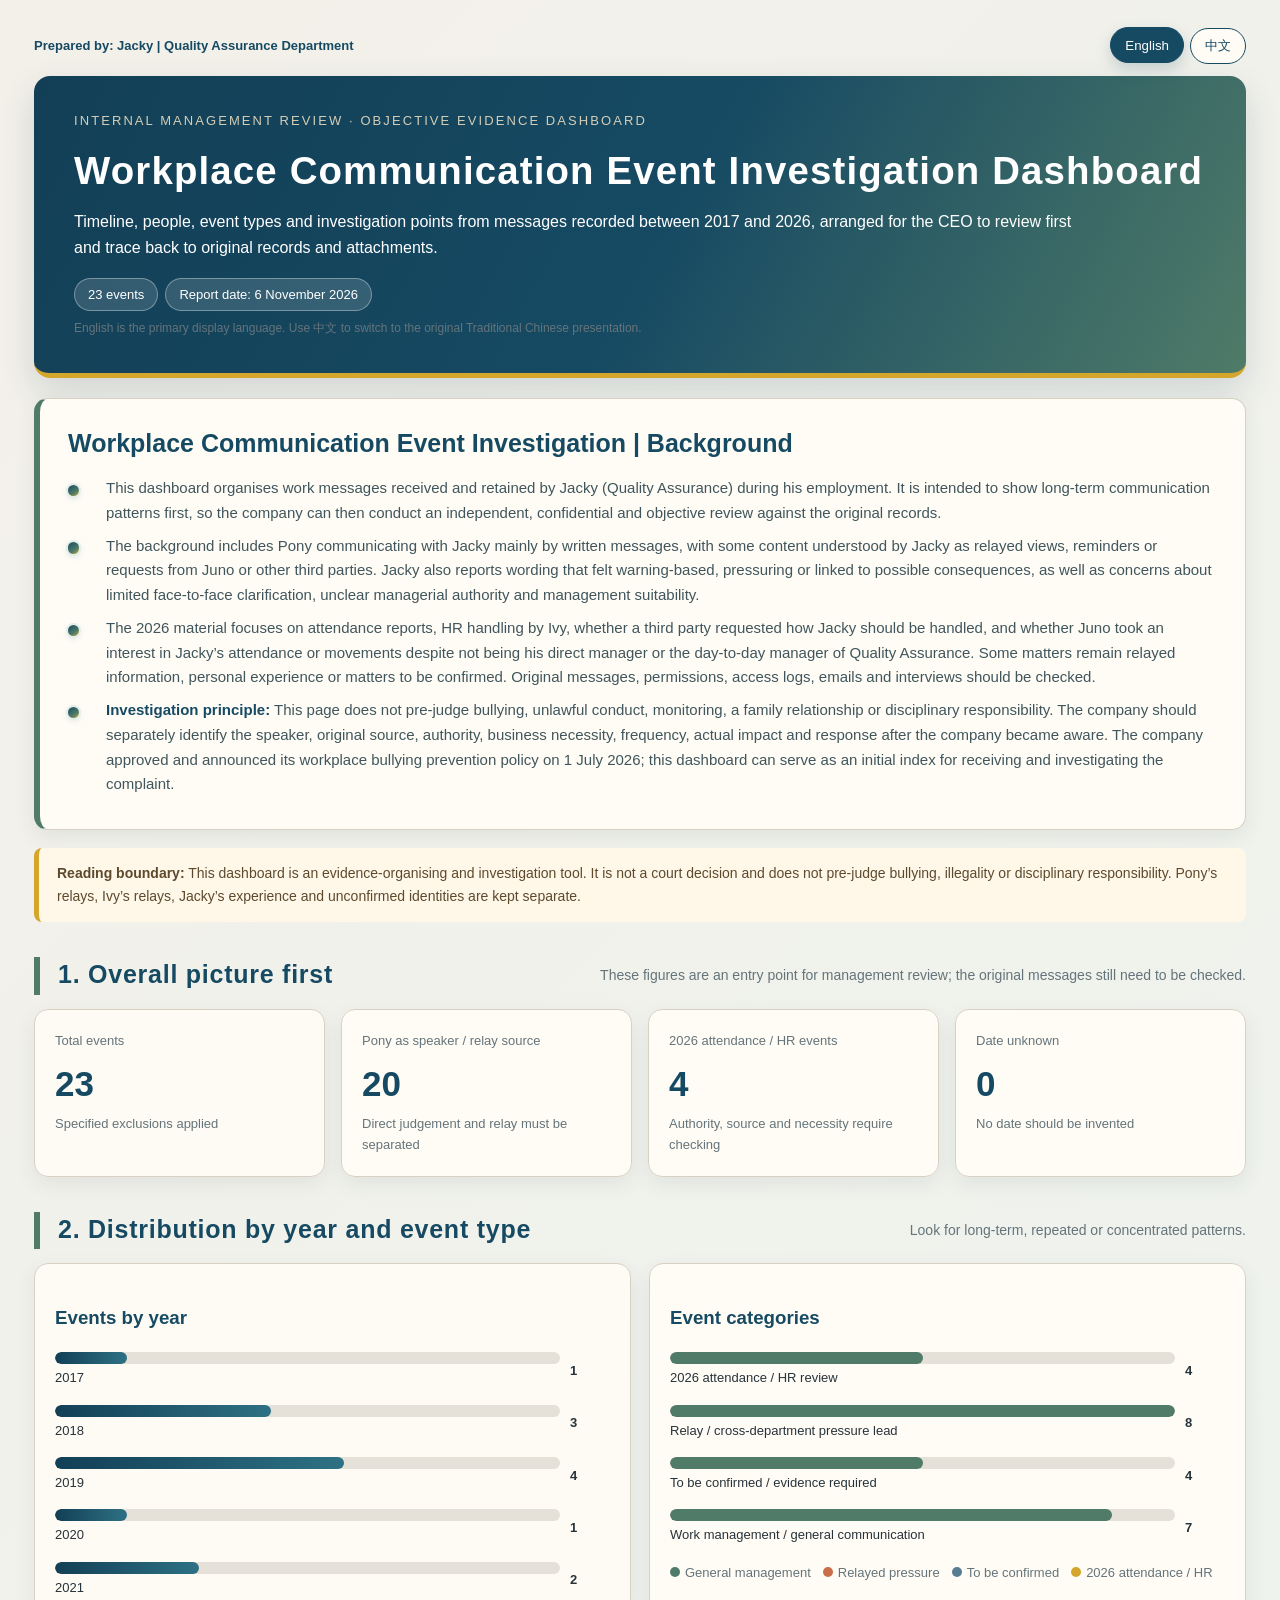
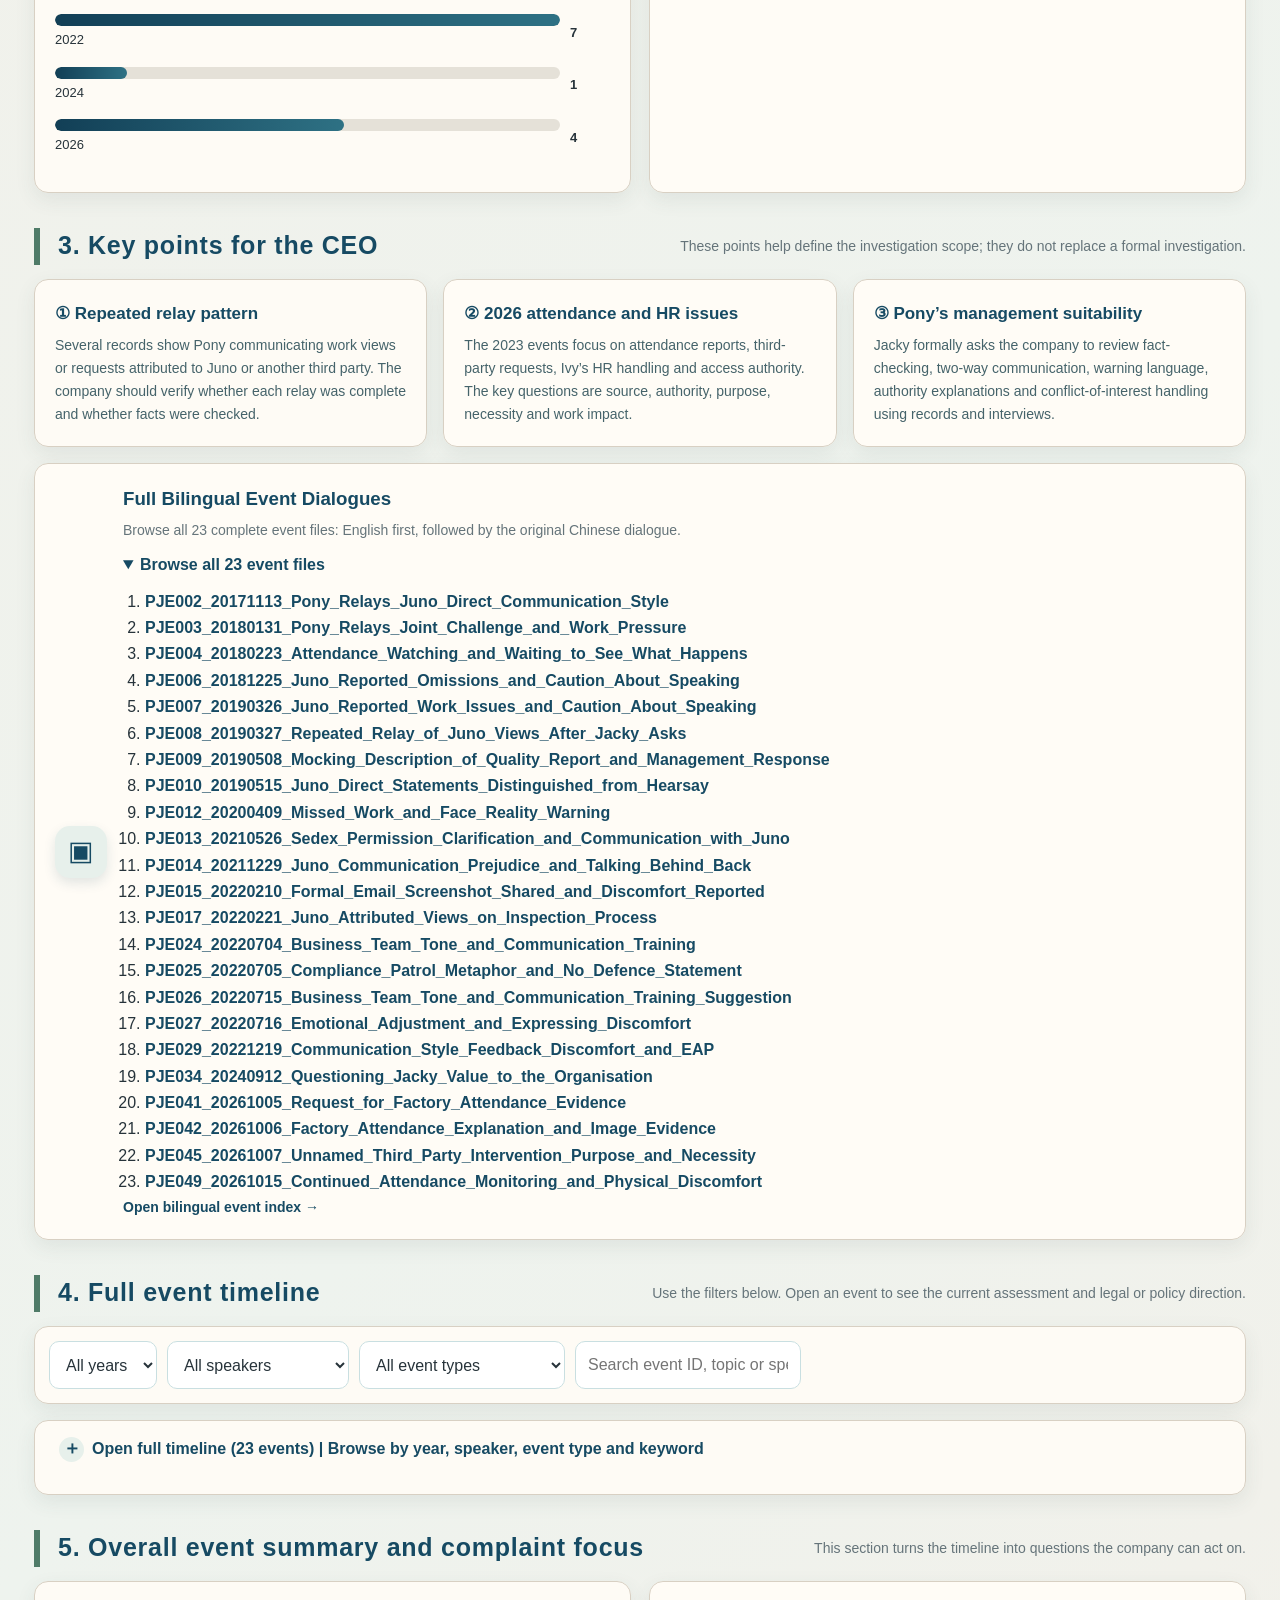
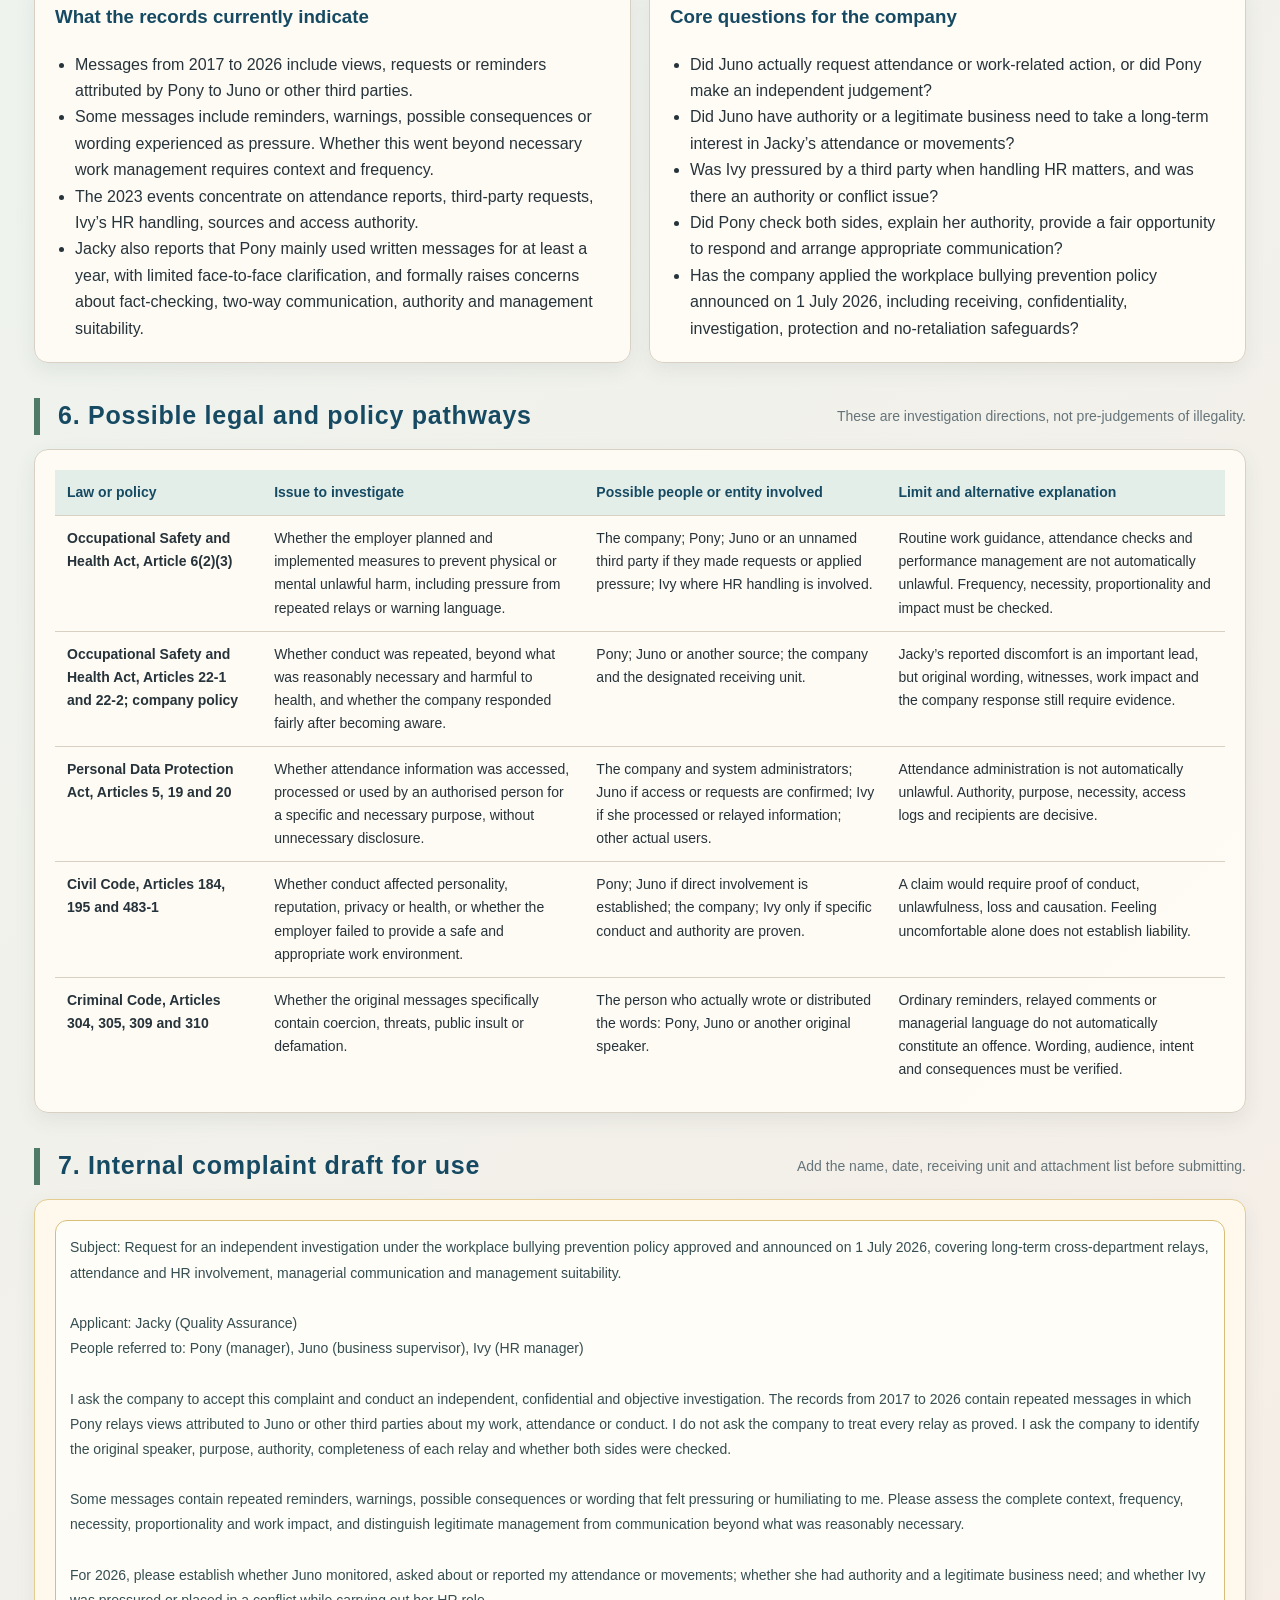
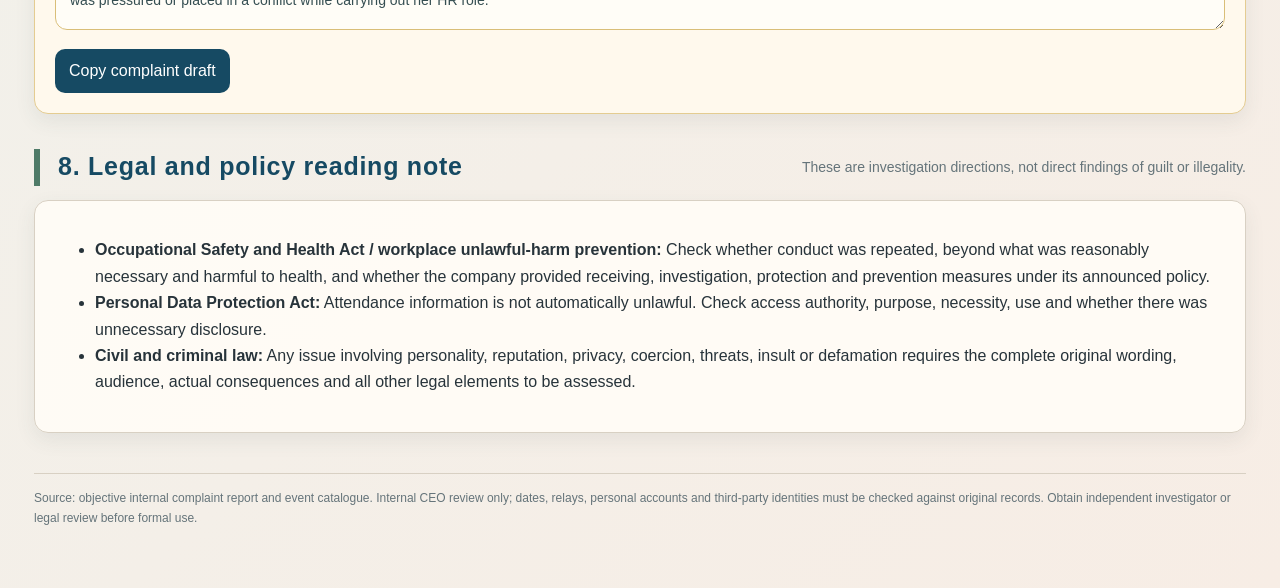
==== commit e4fc535e: "Update dashboard counts to 23 events" ====
--- a/workplace-communication-dashboard-20261107/workplace-dashboard/index.html
+++ b/workplace-communication-dashboard-20261107/workplace-dashboard/index.html
@@ -63,12 +63,12 @@
 .bilingual-note{font-size:12px;color:#65747A;margin-top:8px}
 </style></head>
 <body><main class="wrap">
-<section class="hero"><div class="eyebrow">INTERNAL MANAGEMENT REVIEW · OBJECTIVE EVIDENCE DASHBOARD</div><h1>職場溝通事件調查儀表板</h1><p>2017–2026年訊息紀錄的時間、人物、事件類型與調查重點，供管理階層先快速掌握，再回查原始訊息與附件。</p><span class="badge">24件事件</span><span class="badge">資料報告日：2026-11-06</span></section>
+<section class="hero"><div class="eyebrow">INTERNAL MANAGEMENT REVIEW · OBJECTIVE EVIDENCE DASHBOARD</div><h1>職場溝通事件調查儀表板</h1><p>2017–2026年訊息紀錄的時間、人物、事件類型與調查重點，供管理階層先快速掌握，再回查原始訊息與附件。</p><span class="badge">23件事件</span><span class="badge">資料報告日：2026-11-06</span></section>
 <section class="intro"><h2>職場溝通事件調查｜前言背景</h2><p>本儀表板整理Jacky（品保部）在職期間收到及保存的工作訊息，目的是讓管理階層先看見長期溝通模式，再由公司依原始紀錄進行獨立、保密及客觀調查。</p><p>調查背景涉及：Pony作為主管長期以文字訊息與Jacky溝通，部分內容被Jacky理解為轉述Juno或其他第三人的意見、提醒或要求；Jacky也反映部分訊息帶有警告、壓力或可能後果的語氣，並對長期缺少當面雙向溝通、主管權限說明及管理適任性產生疑慮。</p><p>2026年資料另集中於出勤反映、人資主管Ivy的處理、第三人是否要求如何處理Jacky，以及Juno是否以非直屬主管或非品管日常管理者的立場關注Jacky出勤與上班行動。這些事項目前部分仍屬轉述、本人感受或待確認，應調取原始訊息、權限設定、系統存取紀錄、郵件及訪談資料查明。</p><p><strong>調查原則：</strong>本頁不預先認定霸凌、違法、監控、親屬關係或任何人應受處分；公司應分別確認說話者、原始來源、權限、業務必要性、溝通頻率、實際影響及公司知悉後的處理情形。公司已於2026年7月1日公告職場霸凌防治規範，本儀表板可作為受理與調查的初步索引。</p></section><div class="notice"><b>閱讀界線：</b>本儀表板是證據整理與調查線索，不是法院判決，也不預先認定霸凌、違法或任何人應受處分。Pony轉述、Ivy轉述、本人感受與待確認身分均分開標示。</div>
 <div class="section-title"><h2>一、先看整體狀況</h2><p>數字是管理階層的閱讀入口，仍需回查原始訊息。</p></div><section class="grid" id="kpis"></section>
 <div class="section-title"><h2>二、年度與事件類型分布</h2><p>看是否存在長期、重複或集中發生的模式。</p></div><section class="panels"><div class="card"><h3>年度事件數</h3><div id="yearBars"></div></div><div class="card"><h3>事件分類</h3><div id="kindBars"></div><div class="legend"><span style="--c:var(--teal)">一般管理</span><span style="--c:var(--coral)">轉述壓力</span><span style="--c:var(--violet)">待確認</span><span style="--c:var(--amber)">2026出勤人資</span></div></div></section>
 <div class="section-title"><h2>三、給老闆的重點摘要</h2><p>用於決定調查範圍，不取代正式調查。</p></div><section class="summary"><div class="card"><h3>① 長期重複的轉述線索</h3><p>多筆紀錄顯示Pony以「轉述Juno或第三人」的方式傳達對Jacky的工作評價或要求；是否為完整轉述、是否查核事實，應調取原始訊息確認。</p></div><div class="card"><h3>② 2026年出勤／人資議題</h3><p>2026年事件集中在出勤反映、第三人要求、Ivy的人資處理與資料權限；重點是查明來源、權限、目的、必要性及是否造成工作壓力。</p></div><div class="card"><h3>③ Pony主管溝通適任性</h3><p>Jacky正式提出對主管查核事實、雙向溝通、警告語氣、授權說明與利益衝突處理能力的疑慮，請公司以資料與訪談客觀評估。</p></div></section>
-<div class="section-title"><h2>四、完整事件時間軸</h2><p>可用下方條件篩選；點選事件可展開目前判斷與法律／制度方向。</p></div><div class="filters"><select id="yearFilter"><option value="all">全部年份</option></select><select id="speakerFilter"><option value="all">全部說話者</option></select><select id="kindFilter"><option value="all">全部事件類型</option></select><input id="search" placeholder="搜尋事件編號、主題、說話者…"/></div><details class="timeline-drawer"><summary>展開完整時間軸（24件事件）｜可依年份、說話者、事件類型與關鍵字瀏覽</summary><div class="timeline" id="timeline"></div><div class="empty" id="empty">沒有符合條件的事件。</div></details>
+<div class="section-title"><h2>四、完整事件時間軸</h2><p>可用下方條件篩選；點選事件可展開目前判斷與法律／制度方向。</p></div><div class="filters"><select id="yearFilter"><option value="all">全部年份</option></select><select id="speakerFilter"><option value="all">全部說話者</option></select><select id="kindFilter"><option value="all">全部事件類型</option></select><input id="search" placeholder="搜尋事件編號、主題、說話者…"/></div><details class="timeline-drawer"><summary>展開完整時間軸（23件事件）｜可依年份、說話者、事件類型與關鍵字瀏覽</summary><div class="timeline" id="timeline"></div><div class="empty" id="empty">沒有符合條件的事件。</div></details>
 
 <div class="section-title"><h2>五、整體事件摘要與申訴重點</h2><p>這一區把時間軸轉成管理階層可以處理的問題。</p></div>
 <section class="detail-grid">
@@ -154,18 +154,18 @@
 const esc=s=>String(s).replace(/[&<>'"]/g,c=>({'&':'&amp;','<':'&lt;','>':'&gt;',"'":'&#39;','"':'&quot;'}[c]));
 const original={hero:document.querySelector('.hero').innerHTML,intro:document.querySelector('.intro').innerHTML,notice:document.querySelector('.notice').innerHTML,panels:document.querySelector('.panels').innerHTML,summary:document.querySelector('.summary').innerHTML,detail:document.querySelector('.detail-grid').innerHTML,risk:document.querySelector('.risk-table').outerHTML,complaint:document.querySelector('.complaint').innerHTML,footer:document.querySelector('.footer').innerHTML,legalNote:document.querySelectorAll('.section-title')[7].nextElementSibling.innerHTML,sections:[...document.querySelectorAll('.section-title')].map(x=>x.innerHTML)};
 const en={
-hero:'<div class="eyebrow">INTERNAL MANAGEMENT REVIEW · OBJECTIVE EVIDENCE DASHBOARD</div><h1>Workplace Communication Event Investigation Dashboard</h1><p>Timeline, people, event types and investigation points from messages recorded between 2017 and 2026, arranged for the CEO to review first and trace back to original records and attachments.</p><span class="badge">24 events</span><span class="badge">Report date: 6 November 2026</span><div class="bilingual-note">English is the primary display language. Use 中文 to switch to the original Traditional Chinese presentation.</div>',
+hero:'<div class="eyebrow">INTERNAL MANAGEMENT REVIEW · OBJECTIVE EVIDENCE DASHBOARD</div><h1>Workplace Communication Event Investigation Dashboard</h1><p>Timeline, people, event types and investigation points from messages recorded between 2017 and 2026, arranged for the CEO to review first and trace back to original records and attachments.</p><span class="badge">23 events</span><span class="badge">Report date: 6 November 2026</span><div class="bilingual-note">English is the primary display language. Use 中文 to switch to the original Traditional Chinese presentation.</div>',
 intro:'<h2>Workplace Communication Event Investigation | Background</h2><p>This dashboard organises work messages received and retained by Jacky (Quality Assurance) during his employment. It is intended to show long-term communication patterns first, so the company can then conduct an independent, confidential and objective review against the original records.</p><p>The background includes Pony communicating with Jacky mainly by written messages, with some content understood by Jacky as relayed views, reminders or requests from Juno or other third parties. Jacky also reports wording that felt warning-based, pressuring or linked to possible consequences, as well as concerns about limited face-to-face clarification, unclear managerial authority and management suitability.</p><p>The 2026 material focuses on attendance reports, HR handling by Ivy, whether a third party requested how Jacky should be handled, and whether Juno took an interest in Jacky’s attendance or movements despite not being his direct manager or the day-to-day manager of Quality Assurance. Some matters remain relayed information, personal experience or matters to be confirmed. Original messages, permissions, access logs, emails and interviews should be checked.</p><p><strong>Investigation principle:</strong> This page does not pre-judge bullying, unlawful conduct, monitoring, a family relationship or disciplinary responsibility. The company should separately identify the speaker, original source, authority, business necessity, frequency, actual impact and response after the company became aware. The company approved and announced its workplace bullying prevention policy on 1 July 2026; this dashboard can serve as an initial index for receiving and investigating the complaint.</p>',
 notice:'<b>Reading boundary:</b> This dashboard is an evidence-organising and investigation tool. It is not a court decision and does not pre-judge bullying, illegality or disciplinary responsibility. Pony’s relays, Ivy’s relays, Jacky’s experience and unconfirmed identities are kept separate.',
 panels:'<div class="card"><h3>Events by year</h3><div id="yearBars"></div></div><div class="card"><h3>Event categories</h3><div id="kindBars"></div><div class="legend"><span style="--c:var(--teal)">General management</span><span style="--c:var(--coral)">Relayed pressure</span><span style="--c:var(--violet)">To be confirmed</span><span style="--c:var(--amber)">2026 attendance / HR</span></div></div>',
-summary:'<div class="card"><h3>① Repeated relay pattern</h3><p>Several records show Pony communicating work views or requests attributed to Juno or another third party. The company should verify whether each relay was complete and whether facts were checked.</p></div><div class="card"><h3>② 2026 attendance and HR issues</h3><p>The 2024 events focus on attendance reports, third-party requests, Ivy’s HR handling and access authority. The key questions are source, authority, purpose, necessity and work impact.</p></div><div class="card"><h3>③ Pony’s management suitability</h3><p>Jacky formally asks the company to review fact-checking, two-way communication, warning language, authority explanations and conflict-of-interest handling using records and interviews.</p></div>',
-detail:'<div class="card"><h3>What the records currently indicate</h3><ul><li>Messages from 2017 to 2026 include views, requests or reminders attributed by Pony to Juno or other third parties.</li><li>Some messages include reminders, warnings, possible consequences or wording experienced as pressure. Whether this went beyond necessary work management requires context and frequency.</li><li>The 2024 events concentrate on attendance reports, third-party requests, Ivy’s HR handling, sources and access authority.</li><li>Jacky also reports that Pony mainly used written messages for at least a year, with limited face-to-face clarification, and formally raises concerns about fact-checking, two-way communication, authority and management suitability.</li></ul></div><div class="card"><h3>Core questions for the company</h3><ul><li>Did Juno actually request attendance or work-related action, or did Pony make an independent judgement?</li><li>Did Juno have authority or a legitimate business need to take a long-term interest in Jacky’s attendance or movements?</li><li>Was Ivy pressured by a third party when handling HR matters, and was there an authority or conflict issue?</li><li>Did Pony check both sides, explain her authority, provide a fair opportunity to respond and arrange appropriate communication?</li><li>Has the company applied the workplace bullying prevention policy announced on 1 July 2026, including receiving, confidentiality, investigation, protection and no-retaliation safeguards?</li></ul></div>',
+summary:'<div class="card"><h3>① Repeated relay pattern</h3><p>Several records show Pony communicating work views or requests attributed to Juno or another third party. The company should verify whether each relay was complete and whether facts were checked.</p></div><div class="card"><h3>② 2026 attendance and HR issues</h3><p>The 2023 events focus on attendance reports, third-party requests, Ivy’s HR handling and access authority. The key questions are source, authority, purpose, necessity and work impact.</p></div><div class="card"><h3>③ Pony’s management suitability</h3><p>Jacky formally asks the company to review fact-checking, two-way communication, warning language, authority explanations and conflict-of-interest handling using records and interviews.</p></div>',
+detail:'<div class="card"><h3>What the records currently indicate</h3><ul><li>Messages from 2017 to 2026 include views, requests or reminders attributed by Pony to Juno or other third parties.</li><li>Some messages include reminders, warnings, possible consequences or wording experienced as pressure. Whether this went beyond necessary work management requires context and frequency.</li><li>The 2023 events concentrate on attendance reports, third-party requests, Ivy’s HR handling, sources and access authority.</li><li>Jacky also reports that Pony mainly used written messages for at least a year, with limited face-to-face clarification, and formally raises concerns about fact-checking, two-way communication, authority and management suitability.</li></ul></div><div class="card"><h3>Core questions for the company</h3><ul><li>Did Juno actually request attendance or work-related action, or did Pony make an independent judgement?</li><li>Did Juno have authority or a legitimate business need to take a long-term interest in Jacky’s attendance or movements?</li><li>Was Ivy pressured by a third party when handling HR matters, and was there an authority or conflict issue?</li><li>Did Pony check both sides, explain her authority, provide a fair opportunity to respond and arrange appropriate communication?</li><li>Has the company applied the workplace bullying prevention policy announced on 1 July 2026, including receiving, confidentiality, investigation, protection and no-retaliation safeguards?</li></ul></div>',
 complaint:'<textarea id="complaintText" readonly>Subject: Request for an independent investigation under the workplace bullying prevention policy approved and announced on 1 July 2026, covering long-term cross-department relays, attendance and HR involvement, managerial communication and management suitability.\n\nApplicant: Jacky (Quality Assurance)\nPeople referred to: Pony (manager), Juno (business supervisor), Ivy (HR manager)\n\nI ask the company to accept this complaint and conduct an independent, confidential and objective investigation. The records from 2017 to 2026 contain repeated messages in which Pony relays views attributed to Juno or other third parties about my work, attendance or conduct. I do not ask the company to treat every relay as proved. I ask the company to identify the original speaker, purpose, authority, completeness of each relay and whether both sides were checked.\n\nSome messages contain repeated reminders, warnings, possible consequences or wording that felt pressuring or humiliating to me. Please assess the complete context, frequency, necessity, proportionality and work impact, and distinguish legitimate management from communication beyond what was reasonably necessary.\n\nFor 2026, please establish whether Juno monitored, asked about or reported my attendance or movements; whether she had authority and a legitimate business need; and whether Ivy was pressured or placed in a conflict while carrying out her HR role.\n\nPlease review Pony’s management capability and suitability, including independent fact-checking, balanced communication, explanation of authority, fair opportunity to respond, appropriate face-to-face clarification, and recusal or escalation where a family or cross-department conflict may exist. I request an objective review and do not ask the company to pre-judge or punish anyone.\n\nPlease preserve the original chats, emails, attachments, attendance records, access logs, permissions, leave records and work-from-home records. Please provide confidentiality, protection from retaliation or disadvantage, reasonable communication arrangements and a written outcome. Please assess the issues under the Occupational Safety and Health Act, workplace unlawful-harm prevention guidance, the company policy, the Personal Data Protection Act where attendance data is involved, and any relevant civil or criminal provisions. I ask for a step-by-step investigation and written reasons, not a pre-judgement that anyone has broken the law.\n\nTo: Company representative / workplace bullying complaint receiving unit\nApplicant: Jacky\nDate: ____ / ____ / ______</textarea><button class="copy-btn" onclick="navigator.clipboard.writeText(document.getElementById(&quot;complaintText&quot;).value).then(()=>this.textContent=&quot;Complaint draft copied&quot;)">Copy complaint draft</button>',
 legalNote:'<ul><li><b>Occupational Safety and Health Act / workplace unlawful-harm prevention:</b> Check whether conduct was repeated, beyond what was reasonably necessary and harmful to health, and whether the company provided receiving, investigation, protection and prevention measures under its announced policy.</li><li><b>Personal Data Protection Act:</b> Attendance information is not automatically unlawful. Check access authority, purpose, necessity, use and whether there was unnecessary disclosure.</li><li><b>Civil and criminal law:</b> Any issue involving personality, reputation, privacy, coercion, threats, insult or defamation requires the complete original wording, audience, actual consequences and all other legal elements to be assessed.</li></ul>'
 };
 const sectionEN=[['<h2>1. Overall picture first</h2><p>These figures are an entry point for management review; the original messages still need to be checked.</p>'],['<h2>2. Distribution by year and event type</h2><p>Look for long-term, repeated or concentrated patterns.</p>'],['<h2>3. Key points for the CEO</h2><p>These points help define the investigation scope; they do not replace a formal investigation.</p>'],['<h2>4. Full event timeline</h2><p>Use the filters below. Open an event to see the current assessment and legal or policy direction.</p>'],['<h2>5. Overall event summary and complaint focus</h2><p>This section turns the timeline into questions the company can act on.</p>'],['<h2>6. Possible legal and policy pathways</h2><p>These are investigation directions, not pre-judgements of illegality.</p>'],['<h2>7. Internal complaint draft for use</h2><p>Add the name, date, receiving unit and attachment list before submitting.</p>'],['<h2>8. Legal and policy reading note</h2><p>These are investigation directions, not direct findings of guilt or illegality.</p>']];
-const evidenceEN="<div class=\"evidence-icon\">▣</div><div><h3>Full Bilingual Event Dialogues</h3><p>Browse all 24 complete event files: English first, followed by the original Chinese dialogue.</p><details open style=\"margin-top:10px\"><summary style=\"cursor:pointer;font-weight:800;color:#164A63\">Browse all 24 event files</summary><ol style=\"margin:10px 0 0;padding-left:22px\"><li><a href=\"events/PJE002_20171113_Pony_Relays_Juno_Direct_Communication_Style.txt\" target=\"_blank\" rel=\"noopener\">PJE002_20171113_Pony_Relays_Juno_Direct_Communication_Style</a></li><li><a href=\"events/PJE003_20180131_Pony_Relays_Joint_Challenge_and_Work_Pressure.txt\" target=\"_blank\" rel=\"noopener\">PJE003_20180131_Pony_Relays_Joint_Challenge_and_Work_Pressure</a></li><li><a href=\"events/PJE004_20180223_Attendance_Watching_and_Waiting_to_See_What_Happens.txt\" target=\"_blank\" rel=\"noopener\">PJE004_20180223_Attendance_Watching_and_Waiting_to_See_What_Happens</a></li><li><a href=\"events/PJE006_20181225_Juno_Reported_Omissions_and_Caution_About_Speaking.txt\" target=\"_blank\" rel=\"noopener\">PJE006_20181225_Juno_Reported_Omissions_and_Caution_About_Speaking</a></li><li><a href=\"events/PJE007_20190326_Juno_Reported_Work_Issues_and_Caution_About_Speaking.txt\" target=\"_blank\" rel=\"noopener\">PJE007_20190326_Juno_Reported_Work_Issues_and_Caution_About_Speaking</a></li><li><a href=\"events/PJE008_20190327_Repeated_Relay_of_Juno_Views_After_Jacky_Asks.txt\" target=\"_blank\" rel=\"noopener\">PJE008_20190327_Repeated_Relay_of_Juno_Views_After_Jacky_Asks</a></li><li><a href=\"events/PJE009_20190508_Mocking_Description_of_Quality_Report_and_Management_Response.txt\" target=\"_blank\" rel=\"noopener\">PJE009_20190508_Mocking_Description_of_Quality_Report_and_Management_Response</a></li><li><a href=\"events/PJE010_20190515_Juno_Direct_Statements_Distinguished_from_Hearsay.txt\" target=\"_blank\" rel=\"noopener\">PJE010_20190515_Juno_Direct_Statements_Distinguished_from_Hearsay</a></li><li><a href=\"events/PJE012_20200409_Missed_Work_and_Face_Reality_Warning.txt\" target=\"_blank\" rel=\"noopener\">PJE012_20200409_Missed_Work_and_Face_Reality_Warning</a></li><li><a href=\"events/PJE013_20210526_Sedex_Permission_Clarification_and_Communication_with_Juno.txt\" target=\"_blank\" rel=\"noopener\">PJE013_20210526_Sedex_Permission_Clarification_and_Communication_with_Juno</a></li><li><a href=\"events/PJE014_20211229_Juno_Communication_Prejudice_and_Talking_Behind_Back.txt\" target=\"_blank\" rel=\"noopener\">PJE014_20211229_Juno_Communication_Prejudice_and_Talking_Behind_Back</a></li><li><a href=\"events/PJE015_20220210_Formal_Email_Screenshot_Shared_and_Discomfort_Reported.txt\" target=\"_blank\" rel=\"noopener\">PJE015_20220210_Formal_Email_Screenshot_Shared_and_Discomfort_Reported</a></li><li><a href=\"events/PJE017_20220221_Juno_Attributed_Views_on_Inspection_Process.txt\" target=\"_blank\" rel=\"noopener\">PJE017_20220221_Juno_Attributed_Views_on_Inspection_Process</a></li><li><a href=\"events/PJE024_20220704_Business_Team_Tone_and_Communication_Training.txt\" target=\"_blank\" rel=\"noopener\">PJE024_20220704_Business_Team_Tone_and_Communication_Training</a></li><li><a href=\"events/PJE025_20220705_Compliance_Patrol_Metaphor_and_No_Defence_Statement.txt\" target=\"_blank\" rel=\"noopener\">PJE025_20220705_Compliance_Patrol_Metaphor_and_No_Defence_Statement</a></li><li><a href=\"events/PJE026_20220715_Business_Team_Tone_and_Communication_Training_Suggestion.txt\" target=\"_blank\" rel=\"noopener\">PJE026_20220715_Business_Team_Tone_and_Communication_Training_Suggestion</a></li><li><a href=\"events/PJE027_20220716_Emotional_Adjustment_and_Expressing_Discomfort.txt\" target=\"_blank\" rel=\"noopener\">PJE027_20220716_Emotional_Adjustment_and_Expressing_Discomfort</a></li><li><a href=\"events/PJE029_20221219_Communication_Style_Feedback_Discomfort_and_EAP.txt\" target=\"_blank\" rel=\"noopener\">PJE029_20221219_Communication_Style_Feedback_Discomfort_and_EAP</a></li><li><a href=\"events/PJE034_20240912_Questioning_Jacky_Value_to_the_Organisation.txt\" target=\"_blank\" rel=\"noopener\">PJE034_20240912_Questioning_Jacky_Value_to_the_Organisation</a></li><li><a href=\"events/PJE041_20261005_Request_for_Factory_Attendance_Evidence.txt\" target=\"_blank\" rel=\"noopener\">PJE041_20261005_Request_for_Factory_Attendance_Evidence</a></li><li><a href=\"events/PJE042_20261006_Factory_Attendance_Explanation_and_Image_Evidence.txt\" target=\"_blank\" rel=\"noopener\">PJE042_20261006_Factory_Attendance_Explanation_and_Image_Evidence</a></li><li><a href=\"events/PJE045_20261007_Unnamed_Third_Party_Intervention_Purpose_and_Necessity.txt\" target=\"_blank\" rel=\"noopener\">PJE045_20261007_Unnamed_Third_Party_Intervention_Purpose_and_Necessity</a></li><li><a href=\"events/PJE049_20261015_Continued_Attendance_Monitoring_and_Physical_Discomfort.txt\" target=\"_blank\" rel=\"noopener\">PJE049_20261015_Continued_Attendance_Monitoring_and_Physical_Discomfort</a></li></ol></details><p><a href=\"events/index.html\" target=\"_blank\" rel=\"noopener\">Open bilingual event index →</a></p></div>";
-const evidenceZH="<div class=\"evidence-icon\">▣</div><div><h3>英中完整事件對話</h3><p>瀏覽全部24個完整事件檔案：先列英文，後列原本中文對話。</p><details open style=\"margin-top:10px\"><summary style=\"cursor:pointer;font-weight:800;color:#164A63\">展開24件事件檔案</summary><ol style=\"margin:10px 0 0;padding-left:22px\"><li><a href=\"events/PJE002_20171113_Pony_Relays_Juno_Direct_Communication_Style.txt\" target=\"_blank\" rel=\"noopener\">PJE002_20171113_Pony_Relays_Juno_Direct_Communication_Style</a></li><li><a href=\"events/PJE003_20180131_Pony_Relays_Joint_Challenge_and_Work_Pressure.txt\" target=\"_blank\" rel=\"noopener\">PJE003_20180131_Pony_Relays_Joint_Challenge_and_Work_Pressure</a></li><li><a href=\"events/PJE004_20180223_Attendance_Watching_and_Waiting_to_See_What_Happens.txt\" target=\"_blank\" rel=\"noopener\">PJE004_20180223_Attendance_Watching_and_Waiting_to_See_What_Happens</a></li><li><a href=\"events/PJE006_20181225_Juno_Reported_Omissions_and_Caution_About_Speaking.txt\" target=\"_blank\" rel=\"noopener\">PJE006_20181225_Juno_Reported_Omissions_and_Caution_About_Speaking</a></li><li><a href=\"events/PJE007_20190326_Juno_Reported_Work_Issues_and_Caution_About_Speaking.txt\" target=\"_blank\" rel=\"noopener\">PJE007_20190326_Juno_Reported_Work_Issues_and_Caution_About_Speaking</a></li><li><a href=\"events/PJE008_20190327_Repeated_Relay_of_Juno_Views_After_Jacky_Asks.txt\" target=\"_blank\" rel=\"noopener\">PJE008_20190327_Repeated_Relay_of_Juno_Views_After_Jacky_Asks</a></li><li><a href=\"events/PJE009_20190508_Mocking_Description_of_Quality_Report_and_Management_Response.txt\" target=\"_blank\" rel=\"noopener\">PJE009_20190508_Mocking_Description_of_Quality_Report_and_Management_Response</a></li><li><a href=\"events/PJE010_20190515_Juno_Direct_Statements_Distinguished_from_Hearsay.txt\" target=\"_blank\" rel=\"noopener\">PJE010_20190515_Juno_Direct_Statements_Distinguished_from_Hearsay</a></li><li><a href=\"events/PJE012_20200409_Missed_Work_and_Face_Reality_Warning.txt\" target=\"_blank\" rel=\"noopener\">PJE012_20200409_Missed_Work_and_Face_Reality_Warning</a></li><li><a href=\"events/PJE013_20210526_Sedex_Permission_Clarification_and_Communication_with_Juno.txt\" target=\"_blank\" rel=\"noopener\">PJE013_20210526_Sedex_Permission_Clarification_and_Communication_with_Juno</a></li><li><a href=\"events/PJE014_20211229_Juno_Communication_Prejudice_and_Talking_Behind_Back.txt\" target=\"_blank\" rel=\"noopener\">PJE014_20211229_Juno_Communication_Prejudice_and_Talking_Behind_Back</a></li><li><a href=\"events/PJE015_20220210_Formal_Email_Screenshot_Shared_and_Discomfort_Reported.txt\" target=\"_blank\" rel=\"noopener\">PJE015_20220210_Formal_Email_Screenshot_Shared_and_Discomfort_Reported</a></li><li><a href=\"events/PJE017_20220221_Juno_Attributed_Views_on_Inspection_Process.txt\" target=\"_blank\" rel=\"noopener\">PJE017_20220221_Juno_Attributed_Views_on_Inspection_Process</a></li><li><a href=\"events/PJE024_20220704_Business_Team_Tone_and_Communication_Training.txt\" target=\"_blank\" rel=\"noopener\">PJE024_20220704_Business_Team_Tone_and_Communication_Training</a></li><li><a href=\"events/PJE025_20220705_Compliance_Patrol_Metaphor_and_No_Defence_Statement.txt\" target=\"_blank\" rel=\"noopener\">PJE025_20220705_Compliance_Patrol_Metaphor_and_No_Defence_Statement</a></li><li><a href=\"events/PJE026_20220715_Business_Team_Tone_and_Communication_Training_Suggestion.txt\" target=\"_blank\" rel=\"noopener\">PJE026_20220715_Business_Team_Tone_and_Communication_Training_Suggestion</a></li><li><a href=\"events/PJE027_20220716_Emotional_Adjustment_and_Expressing_Discomfort.txt\" target=\"_blank\" rel=\"noopener\">PJE027_20220716_Emotional_Adjustment_and_Expressing_Discomfort</a></li><li><a href=\"events/PJE029_20221219_Communication_Style_Feedback_Discomfort_and_EAP.txt\" target=\"_blank\" rel=\"noopener\">PJE029_20221219_Communication_Style_Feedback_Discomfort_and_EAP</a></li><li><a href=\"events/PJE034_20240912_Questioning_Jacky_Value_to_the_Organisation.txt\" target=\"_blank\" rel=\"noopener\">PJE034_20240912_Questioning_Jacky_Value_to_the_Organisation</a></li><li><a href=\"events/PJE041_20261005_Request_for_Factory_Attendance_Evidence.txt\" target=\"_blank\" rel=\"noopener\">PJE041_20261005_Request_for_Factory_Attendance_Evidence</a></li><li><a href=\"events/PJE042_20261006_Factory_Attendance_Explanation_and_Image_Evidence.txt\" target=\"_blank\" rel=\"noopener\">PJE042_20261006_Factory_Attendance_Explanation_and_Image_Evidence</a></li><li><a href=\"events/PJE045_20261007_Unnamed_Third_Party_Intervention_Purpose_and_Necessity.txt\" target=\"_blank\" rel=\"noopener\">PJE045_20261007_Unnamed_Third_Party_Intervention_Purpose_and_Necessity</a></li><li><a href=\"events/PJE049_20261015_Continued_Attendance_Monitoring_and_Physical_Discomfort.txt\" target=\"_blank\" rel=\"noopener\">PJE049_20261015_Continued_Attendance_Monitoring_and_Physical_Discomfort</a></li></ol></details><p><a href=\"events/index.html\" target=\"_blank\" rel=\"noopener\">開啟英中事件索引 →</a></p></div>";
+const evidenceEN="<div class=\"evidence-icon\">▣</div><div><h3>Full Bilingual Event Dialogues</h3><p>Browse all 23 complete event files: English first, followed by the original Chinese dialogue.</p><details open style=\"margin-top:10px\"><summary style=\"cursor:pointer;font-weight:800;color:#164A63\">Browse all 23 event files</summary><ol style=\"margin:10px 0 0;padding-left:22px\"><li><a href=\"events/PJE002_20171113_Pony_Relays_Juno_Direct_Communication_Style.txt\" target=\"_blank\" rel=\"noopener\">PJE002_20171113_Pony_Relays_Juno_Direct_Communication_Style</a></li><li><a href=\"events/PJE003_20180131_Pony_Relays_Joint_Challenge_and_Work_Pressure.txt\" target=\"_blank\" rel=\"noopener\">PJE003_20180131_Pony_Relays_Joint_Challenge_and_Work_Pressure</a></li><li><a href=\"events/PJE004_20180223_Attendance_Watching_and_Waiting_to_See_What_Happens.txt\" target=\"_blank\" rel=\"noopener\">PJE004_20180223_Attendance_Watching_and_Waiting_to_See_What_Happens</a></li><li><a href=\"events/PJE006_20181225_Juno_Reported_Omissions_and_Caution_About_Speaking.txt\" target=\"_blank\" rel=\"noopener\">PJE006_20181225_Juno_Reported_Omissions_and_Caution_About_Speaking</a></li><li><a href=\"events/PJE007_20190326_Juno_Reported_Work_Issues_and_Caution_About_Speaking.txt\" target=\"_blank\" rel=\"noopener\">PJE007_20190326_Juno_Reported_Work_Issues_and_Caution_About_Speaking</a></li><li><a href=\"events/PJE008_20190327_Repeated_Relay_of_Juno_Views_After_Jacky_Asks.txt\" target=\"_blank\" rel=\"noopener\">PJE008_20190327_Repeated_Relay_of_Juno_Views_After_Jacky_Asks</a></li><li><a href=\"events/PJE009_20190508_Mocking_Description_of_Quality_Report_and_Management_Response.txt\" target=\"_blank\" rel=\"noopener\">PJE009_20190508_Mocking_Description_of_Quality_Report_and_Management_Response</a></li><li><a href=\"events/PJE010_20190515_Juno_Direct_Statements_Distinguished_from_Hearsay.txt\" target=\"_blank\" rel=\"noopener\">PJE010_20190515_Juno_Direct_Statements_Distinguished_from_Hearsay</a></li><li><a href=\"events/PJE012_20200409_Missed_Work_and_Face_Reality_Warning.txt\" target=\"_blank\" rel=\"noopener\">PJE012_20200409_Missed_Work_and_Face_Reality_Warning</a></li><li><a href=\"events/PJE013_20210526_Sedex_Permission_Clarification_and_Communication_with_Juno.txt\" target=\"_blank\" rel=\"noopener\">PJE013_20210526_Sedex_Permission_Clarification_and_Communication_with_Juno</a></li><li><a href=\"events/PJE014_20211229_Juno_Communication_Prejudice_and_Talking_Behind_Back.txt\" target=\"_blank\" rel=\"noopener\">PJE014_20211229_Juno_Communication_Prejudice_and_Talking_Behind_Back</a></li><li><a href=\"events/PJE015_20220210_Formal_Email_Screenshot_Shared_and_Discomfort_Reported.txt\" target=\"_blank\" rel=\"noopener\">PJE015_20220210_Formal_Email_Screenshot_Shared_and_Discomfort_Reported</a></li><li><a href=\"events/PJE017_20220221_Juno_Attributed_Views_on_Inspection_Process.txt\" target=\"_blank\" rel=\"noopener\">PJE017_20220221_Juno_Attributed_Views_on_Inspection_Process</a></li><li><a href=\"events/PJE024_20220704_Business_Team_Tone_and_Communication_Training.txt\" target=\"_blank\" rel=\"noopener\">PJE024_20220704_Business_Team_Tone_and_Communication_Training</a></li><li><a href=\"events/PJE025_20220705_Compliance_Patrol_Metaphor_and_No_Defence_Statement.txt\" target=\"_blank\" rel=\"noopener\">PJE025_20220705_Compliance_Patrol_Metaphor_and_No_Defence_Statement</a></li><li><a href=\"events/PJE026_20220715_Business_Team_Tone_and_Communication_Training_Suggestion.txt\" target=\"_blank\" rel=\"noopener\">PJE026_20220715_Business_Team_Tone_and_Communication_Training_Suggestion</a></li><li><a href=\"events/PJE027_20220716_Emotional_Adjustment_and_Expressing_Discomfort.txt\" target=\"_blank\" rel=\"noopener\">PJE027_20220716_Emotional_Adjustment_and_Expressing_Discomfort</a></li><li><a href=\"events/PJE029_20221219_Communication_Style_Feedback_Discomfort_and_EAP.txt\" target=\"_blank\" rel=\"noopener\">PJE029_20221219_Communication_Style_Feedback_Discomfort_and_EAP</a></li><li><a href=\"events/PJE034_20240912_Questioning_Jacky_Value_to_the_Organisation.txt\" target=\"_blank\" rel=\"noopener\">PJE034_20240912_Questioning_Jacky_Value_to_the_Organisation</a></li><li><a href=\"events/PJE041_20261005_Request_for_Factory_Attendance_Evidence.txt\" target=\"_blank\" rel=\"noopener\">PJE041_20261005_Request_for_Factory_Attendance_Evidence</a></li><li><a href=\"events/PJE042_20261006_Factory_Attendance_Explanation_and_Image_Evidence.txt\" target=\"_blank\" rel=\"noopener\">PJE042_20261006_Factory_Attendance_Explanation_and_Image_Evidence</a></li><li><a href=\"events/PJE045_20261007_Unnamed_Third_Party_Intervention_Purpose_and_Necessity.txt\" target=\"_blank\" rel=\"noopener\">PJE045_20261007_Unnamed_Third_Party_Intervention_Purpose_and_Necessity</a></li><li><a href=\"events/PJE049_20261015_Continued_Attendance_Monitoring_and_Physical_Discomfort.txt\" target=\"_blank\" rel=\"noopener\">PJE049_20261015_Continued_Attendance_Monitoring_and_Physical_Discomfort</a></li></ol></details><p><a href=\"events/index.html\" target=\"_blank\" rel=\"noopener\">Open bilingual event index →</a></p></div>";
+const evidenceZH="<div class=\"evidence-icon\">▣</div><div><h3>英中完整事件對話</h3><p>瀏覽全部23個完整事件檔案：先列英文，後列原本中文對話。</p><details open style=\"margin-top:10px\"><summary style=\"cursor:pointer;font-weight:800;color:#164A63\">展開23件事件檔案</summary><ol style=\"margin:10px 0 0;padding-left:22px\"><li><a href=\"events/PJE002_20171113_Pony_Relays_Juno_Direct_Communication_Style.txt\" target=\"_blank\" rel=\"noopener\">PJE002_20171113_Pony_Relays_Juno_Direct_Communication_Style</a></li><li><a href=\"events/PJE003_20180131_Pony_Relays_Joint_Challenge_and_Work_Pressure.txt\" target=\"_blank\" rel=\"noopener\">PJE003_20180131_Pony_Relays_Joint_Challenge_and_Work_Pressure</a></li><li><a href=\"events/PJE004_20180223_Attendance_Watching_and_Waiting_to_See_What_Happens.txt\" target=\"_blank\" rel=\"noopener\">PJE004_20180223_Attendance_Watching_and_Waiting_to_See_What_Happens</a></li><li><a href=\"events/PJE006_20181225_Juno_Reported_Omissions_and_Caution_About_Speaking.txt\" target=\"_blank\" rel=\"noopener\">PJE006_20181225_Juno_Reported_Omissions_and_Caution_About_Speaking</a></li><li><a href=\"events/PJE007_20190326_Juno_Reported_Work_Issues_and_Caution_About_Speaking.txt\" target=\"_blank\" rel=\"noopener\">PJE007_20190326_Juno_Reported_Work_Issues_and_Caution_About_Speaking</a></li><li><a href=\"events/PJE008_20190327_Repeated_Relay_of_Juno_Views_After_Jacky_Asks.txt\" target=\"_blank\" rel=\"noopener\">PJE008_20190327_Repeated_Relay_of_Juno_Views_After_Jacky_Asks</a></li><li><a href=\"events/PJE009_20190508_Mocking_Description_of_Quality_Report_and_Management_Response.txt\" target=\"_blank\" rel=\"noopener\">PJE009_20190508_Mocking_Description_of_Quality_Report_and_Management_Response</a></li><li><a href=\"events/PJE010_20190515_Juno_Direct_Statements_Distinguished_from_Hearsay.txt\" target=\"_blank\" rel=\"noopener\">PJE010_20190515_Juno_Direct_Statements_Distinguished_from_Hearsay</a></li><li><a href=\"events/PJE012_20200409_Missed_Work_and_Face_Reality_Warning.txt\" target=\"_blank\" rel=\"noopener\">PJE012_20200409_Missed_Work_and_Face_Reality_Warning</a></li><li><a href=\"events/PJE013_20210526_Sedex_Permission_Clarification_and_Communication_with_Juno.txt\" target=\"_blank\" rel=\"noopener\">PJE013_20210526_Sedex_Permission_Clarification_and_Communication_with_Juno</a></li><li><a href=\"events/PJE014_20211229_Juno_Communication_Prejudice_and_Talking_Behind_Back.txt\" target=\"_blank\" rel=\"noopener\">PJE014_20211229_Juno_Communication_Prejudice_and_Talking_Behind_Back</a></li><li><a href=\"events/PJE015_20220210_Formal_Email_Screenshot_Shared_and_Discomfort_Reported.txt\" target=\"_blank\" rel=\"noopener\">PJE015_20220210_Formal_Email_Screenshot_Shared_and_Discomfort_Reported</a></li><li><a href=\"events/PJE017_20220221_Juno_Attributed_Views_on_Inspection_Process.txt\" target=\"_blank\" rel=\"noopener\">PJE017_20220221_Juno_Attributed_Views_on_Inspection_Process</a></li><li><a href=\"events/PJE024_20220704_Business_Team_Tone_and_Communication_Training.txt\" target=\"_blank\" rel=\"noopener\">PJE024_20220704_Business_Team_Tone_and_Communication_Training</a></li><li><a href=\"events/PJE025_20220705_Compliance_Patrol_Metaphor_and_No_Defence_Statement.txt\" target=\"_blank\" rel=\"noopener\">PJE025_20220705_Compliance_Patrol_Metaphor_and_No_Defence_Statement</a></li><li><a href=\"events/PJE026_20220715_Business_Team_Tone_and_Communication_Training_Suggestion.txt\" target=\"_blank\" rel=\"noopener\">PJE026_20220715_Business_Team_Tone_and_Communication_Training_Suggestion</a></li><li><a href=\"events/PJE027_20220716_Emotional_Adjustment_and_Expressing_Discomfort.txt\" target=\"_blank\" rel=\"noopener\">PJE027_20220716_Emotional_Adjustment_and_Expressing_Discomfort</a></li><li><a href=\"events/PJE029_20221219_Communication_Style_Feedback_Discomfort_and_EAP.txt\" target=\"_blank\" rel=\"noopener\">PJE029_20221219_Communication_Style_Feedback_Discomfort_and_EAP</a></li><li><a href=\"events/PJE034_20240912_Questioning_Jacky_Value_to_the_Organisation.txt\" target=\"_blank\" rel=\"noopener\">PJE034_20240912_Questioning_Jacky_Value_to_the_Organisation</a></li><li><a href=\"events/PJE041_20261005_Request_for_Factory_Attendance_Evidence.txt\" target=\"_blank\" rel=\"noopener\">PJE041_20261005_Request_for_Factory_Attendance_Evidence</a></li><li><a href=\"events/PJE042_20261006_Factory_Attendance_Explanation_and_Image_Evidence.txt\" target=\"_blank\" rel=\"noopener\">PJE042_20261006_Factory_Attendance_Explanation_and_Image_Evidence</a></li><li><a href=\"events/PJE045_20261007_Unnamed_Third_Party_Intervention_Purpose_and_Necessity.txt\" target=\"_blank\" rel=\"noopener\">PJE045_20261007_Unnamed_Third_Party_Intervention_Purpose_and_Necessity</a></li><li><a href=\"events/PJE049_20261015_Continued_Attendance_Monitoring_and_Physical_Discomfort.txt\" target=\"_blank\" rel=\"noopener\">PJE049_20261015_Continued_Attendance_Monitoring_and_Physical_Discomfort</a></li></ol></details><p><a href=\"events/index.html\" target=\"_blank\" rel=\"noopener\">開啟英中事件索引 →</a></p></div>";
 const riskEN='<table class="risk-table"><thead><tr><th>Law or policy</th><th>Issue to investigate</th><th>Possible people or entity involved</th><th>Limit and alternative explanation</th></tr></thead><tbody><tr><td><b>Occupational Safety and Health Act, Article 6(2)(3)</b></td><td>Whether the employer planned and implemented measures to prevent physical or mental unlawful harm, including pressure from repeated relays or warning language.</td><td>The company; Pony; Juno or an unnamed third party if they made requests or applied pressure; Ivy where HR handling is involved.</td><td>Routine work guidance, attendance checks and performance management are not automatically unlawful. Frequency, necessity, proportionality and impact must be checked.</td></tr><tr><td><b>Occupational Safety and Health Act, Articles 22-1 and 22-2; company policy</b></td><td>Whether conduct was repeated, beyond what was reasonably necessary and harmful to health, and whether the company responded fairly after becoming aware.</td><td>Pony; Juno or another source; the company and the designated receiving unit.</td><td>Jacky’s reported discomfort is an important lead, but original wording, witnesses, work impact and the company response still require evidence.</td></tr><tr><td><b>Personal Data Protection Act, Articles 5, 19 and 20</b></td><td>Whether attendance information was accessed, processed or used by an authorised person for a specific and necessary purpose, without unnecessary disclosure.</td><td>The company and system administrators; Juno if access or requests are confirmed; Ivy if she processed or relayed information; other actual users.</td><td>Attendance administration is not automatically unlawful. Authority, purpose, necessity, access logs and recipients are decisive.</td></tr><tr><td><b>Civil Code, Articles 184, 195 and 483-1</b></td><td>Whether conduct affected personality, reputation, privacy or health, or whether the employer failed to provide a safe and appropriate work environment.</td><td>Pony; Juno if direct involvement is established; the company; Ivy only if specific conduct and authority are proven.</td><td>A claim would require proof of conduct, unlawfulness, loss and causation. Feeling uncomfortable alone does not establish liability.</td></tr><tr><td><b>Criminal Code, Articles 304, 305, 309 and 310</b></td><td>Whether the original messages specifically contain coercion, threats, public insult or defamation.</td><td>The person who actually wrote or distributed the words: Pony, Juno or another original speaker.</td><td>Ordinary reminders, relayed comments or managerial language do not automatically constitute an offence. Wording, audience, intent and consequences must be verified.</td></tr></tbody></table>';
 function setFilters(lang){yearFilter.options[0].text=lang==='en'?'All years':'全部年份';speakerFilter.options[0].text=lang==='en'?'All speakers':'全部說話者';kindFilter.options[0].text=lang==='en'?'All event types':'全部事件類型';search.placeholder=lang==='en'?'Search event ID, topic or speaker…':'搜尋事件編號、主題、說話者…';}
 function renderEn(){const yf=yearFilter.value,sf=speakerFilter.value,kf=kindFilter.value,q=search.value.trim().toLowerCase();let list=EVENTS.filter(e=>(yf==='all'||e.year===yf)&&(sf==='all'||e.speaker===sf)&&(kf==='all'||e.kind===kf)&&(!q||JSON.stringify(e).toLowerCase().includes(q)));let last='';document.getElementById('timeline').innerHTML=list.map((e,i)=>{let y=e.year!==last?`<div class="year">${esc(e.year==='待確認'?'To be confirmed':e.year)}</div>`:'';last=e.year;return y+`<article class="event ${i%2?'right':'left'}" style="--accent:${colors[e.color]}"><h3>${esc(e.code)} | ${esc(e.date)} | ${esc(speaker(e.speaker))}</h3><div class="meta"><span class="tag ${e.color}">${esc(kind[e.kind]||e.kind)}</span><span>${esc(current[e.current]||e.current)}</span></div><p class="topic">${esc(EN[e.code]||e.topic)}</p><details><summary>View investigation and legal direction</summary><p>${esc(legal(e.legal))}</p></details></article>`}).join('');document.getElementById('empty').textContent=list.length?'':'No events match the selected filters.';document.getElementById('empty').style.display=list.length?'none':'block';}
@@ -173,7 +173,7 @@
 function translatedKindCounts(){return Object.entries(counts('kind')).reduce((a,[k,n])=>{a[kind[k]||k]=n;return a;},{});}
  function translatedYearCounts(){return Object.entries(counts('year')).reduce((a,[k,n])=>{a[k==='待確認'?'To be confirmed':k]=n;return a;},{});}
  const evidenceCard=document.createElement('section');evidenceCard.className='card evidence-card';document.querySelector('.summary').after(evidenceCard);
-function renderBilingual(lang){document.body.classList.toggle('lang-en',lang==='en');document.body.classList.toggle('lang-zh',lang==='zh');document.querySelector('.hero').innerHTML=lang==='en'?en.hero:original.hero;document.querySelector('.intro').innerHTML=lang==='en'?en.intro:original.intro;document.querySelector('.notice').innerHTML=lang==='en'?en.notice:original.notice;document.querySelector('.panels').innerHTML=lang==='en'?en.panels:original.panels;document.querySelector('.summary').innerHTML=lang==='en'?en.summary:original.summary;evidenceCard.style.display='';evidenceCard.innerHTML=lang==='en'?evidenceEN:evidenceZH;document.querySelector('.detail-grid').innerHTML=lang==='en'?en.detail:original.detail;document.querySelector('.risk-table').outerHTML=lang==='en'?riskEN:original.risk;document.querySelector('.complaint').innerHTML=lang==='en'?en.complaint:original.complaint;document.querySelectorAll('.section-title')[7].nextElementSibling.innerHTML=lang==='en'?en.legalNote:original.legalNote;document.querySelector('.footer').innerHTML=lang==='en'?'Source: objective internal complaint report and event catalogue. Internal CEO review only; dates, relays, personal accounts and third-party identities must be checked against original records. Obtain independent investigator or legal review before formal use.':original.footer;document.querySelectorAll('.section-title').forEach((x,i)=>x.innerHTML=lang==='en'?sectionEN[i][0]:original.sections[i]);setFilters(lang);if(lang==='en'){renderKpisEn();const translatedYears=translatedYearCounts();bars('yearBars',translatedYears,Math.max(...Object.values(translatedYears)));const translatedKinds=translatedKindCounts();bars('kindBars',translatedKinds,Math.max(...Object.values(translatedKinds)),'category');renderEn();document.querySelector('.timeline-drawer summary').textContent='Open full timeline (24 events) | Browse by year, speaker, event type and keyword';}else{renderKpis();bars('yearBars',counts('year'),Math.max(...Object.values(counts('year'))));bars('kindBars',counts('kind'),Math.max(...Object.values(counts('kind'))),'category');render();document.querySelector('.timeline-drawer summary').textContent='展開完整時間軸（24件事件）｜可依年份、說話者、事件類型與關鍵字瀏覽';}document.querySelectorAll('.language-switcher button').forEach(b=>b.classList.toggle('active',b.dataset.lang===lang));}
+function renderBilingual(lang){document.body.classList.toggle('lang-en',lang==='en');document.body.classList.toggle('lang-zh',lang==='zh');document.querySelector('.hero').innerHTML=lang==='en'?en.hero:original.hero;document.querySelector('.intro').innerHTML=lang==='en'?en.intro:original.intro;document.querySelector('.notice').innerHTML=lang==='en'?en.notice:original.notice;document.querySelector('.panels').innerHTML=lang==='en'?en.panels:original.panels;document.querySelector('.summary').innerHTML=lang==='en'?en.summary:original.summary;evidenceCard.style.display='';evidenceCard.innerHTML=lang==='en'?evidenceEN:evidenceZH;document.querySelector('.detail-grid').innerHTML=lang==='en'?en.detail:original.detail;document.querySelector('.risk-table').outerHTML=lang==='en'?riskEN:original.risk;document.querySelector('.complaint').innerHTML=lang==='en'?en.complaint:original.complaint;document.querySelectorAll('.section-title')[7].nextElementSibling.innerHTML=lang==='en'?en.legalNote:original.legalNote;document.querySelector('.footer').innerHTML=lang==='en'?'Source: objective internal complaint report and event catalogue. Internal CEO review only; dates, relays, personal accounts and third-party identities must be checked against original records. Obtain independent investigator or legal review before formal use.':original.footer;document.querySelectorAll('.section-title').forEach((x,i)=>x.innerHTML=lang==='en'?sectionEN[i][0]:original.sections[i]);setFilters(lang);if(lang==='en'){renderKpisEn();const translatedYears=translatedYearCounts();bars('yearBars',translatedYears,Math.max(...Object.values(translatedYears)));const translatedKinds=translatedKindCounts();bars('kindBars',translatedKinds,Math.max(...Object.values(translatedKinds)),'category');renderEn();document.querySelector('.timeline-drawer summary').textContent='Open full timeline (23 events) | Browse by year, speaker, event type and keyword';}else{renderKpis();bars('yearBars',counts('year'),Math.max(...Object.values(counts('year'))));bars('kindBars',counts('kind'),Math.max(...Object.values(counts('kind'))),'category');render();document.querySelector('.timeline-drawer summary').textContent='展開完整時間軸（23件事件）｜可依年份、說話者、事件類型與關鍵字瀏覽';}document.querySelectorAll('.language-switcher button').forEach(b=>b.classList.toggle('active',b.dataset.lang===lang));}
 const bar=document.createElement('div');bar.className='language-switcher';bar.innerHTML='<span class="author-credit"><span class="en-author">Prepared by: Jacky | Quality Assurance Department</span><span class="zh-author">製作：品保部 Jacky</span></span><button data-lang="en" type="button">English</button><button data-lang="zh" type="button">中文</button>';document.querySelector('main.wrap').prepend(bar);bar.addEventListener('click',e=>{if(e.target.dataset.lang)renderBilingual(e.target.dataset.lang)});[yearFilter,speakerFilter,kindFilter,search].forEach(x=>x.addEventListener('input',()=>document.body.classList.contains('lang-en')?renderEn():render()));renderBilingual('en');
 })();
 </script></body></html>
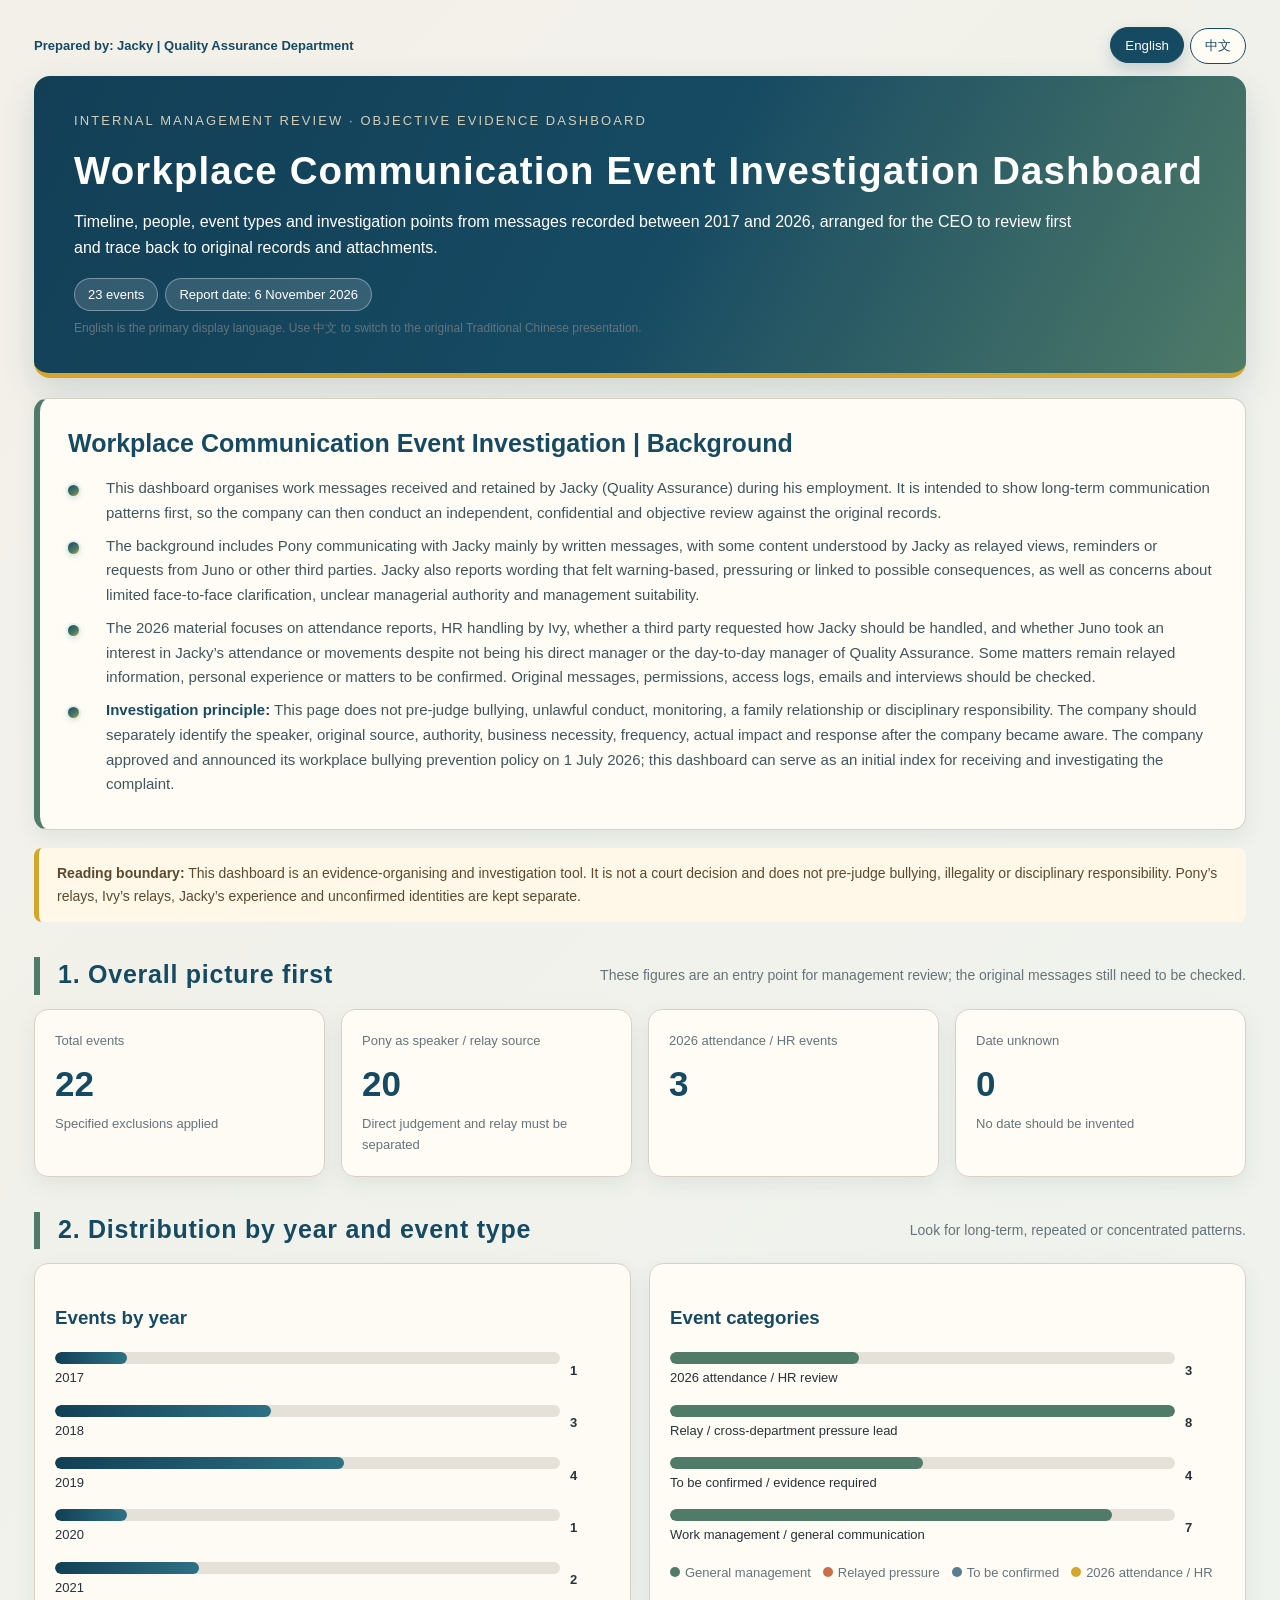
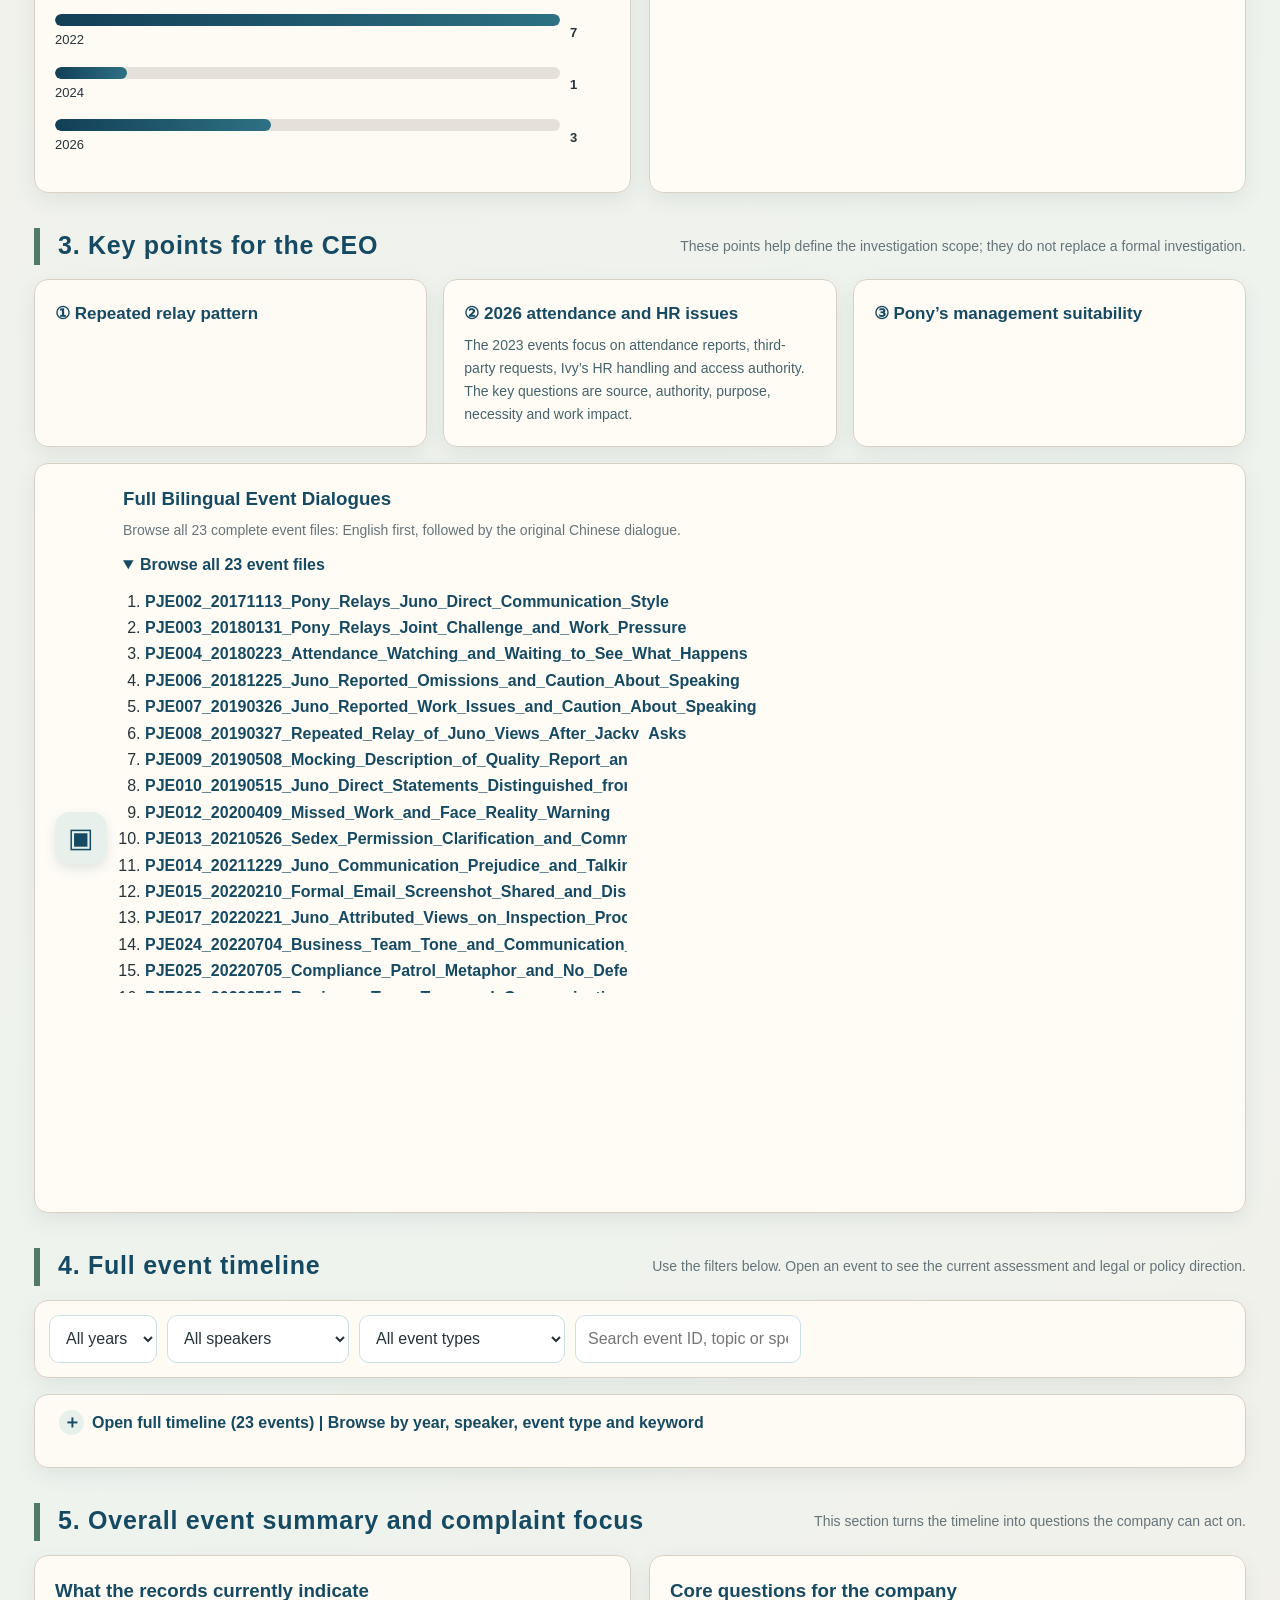
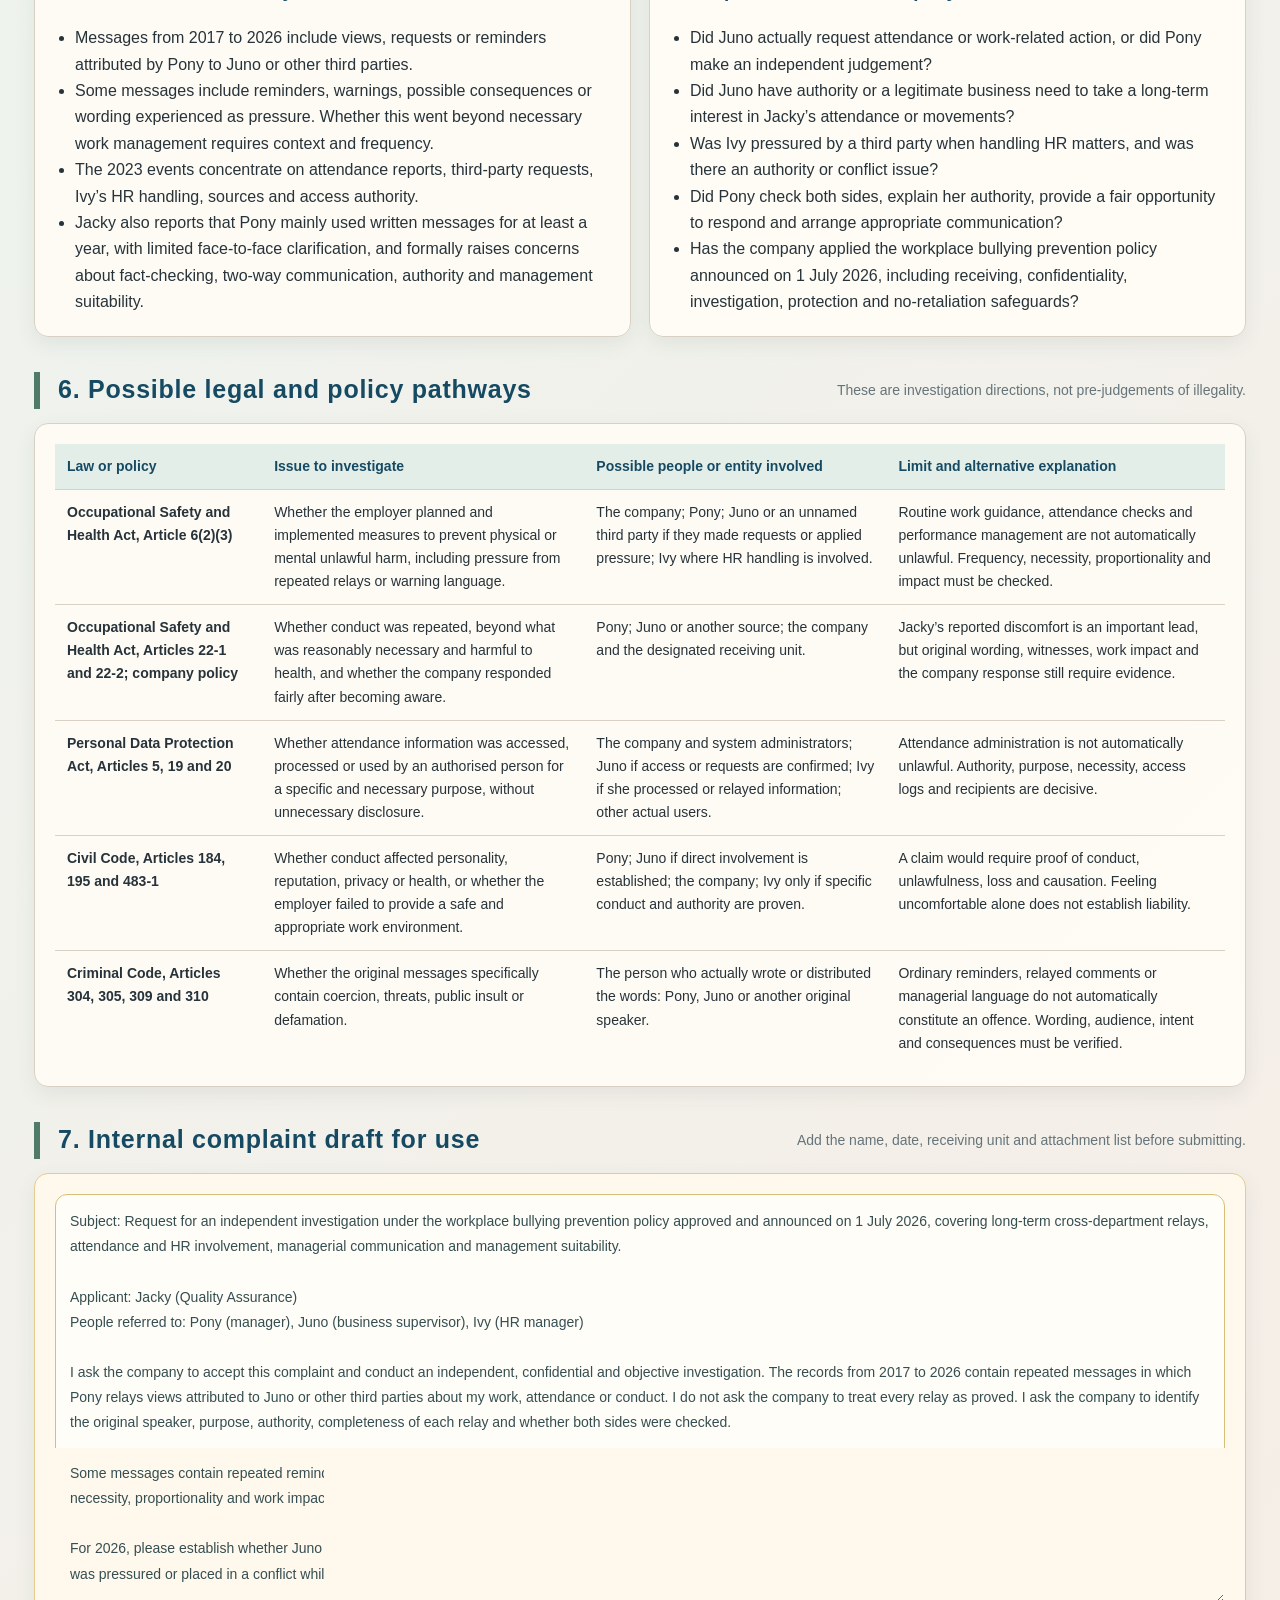
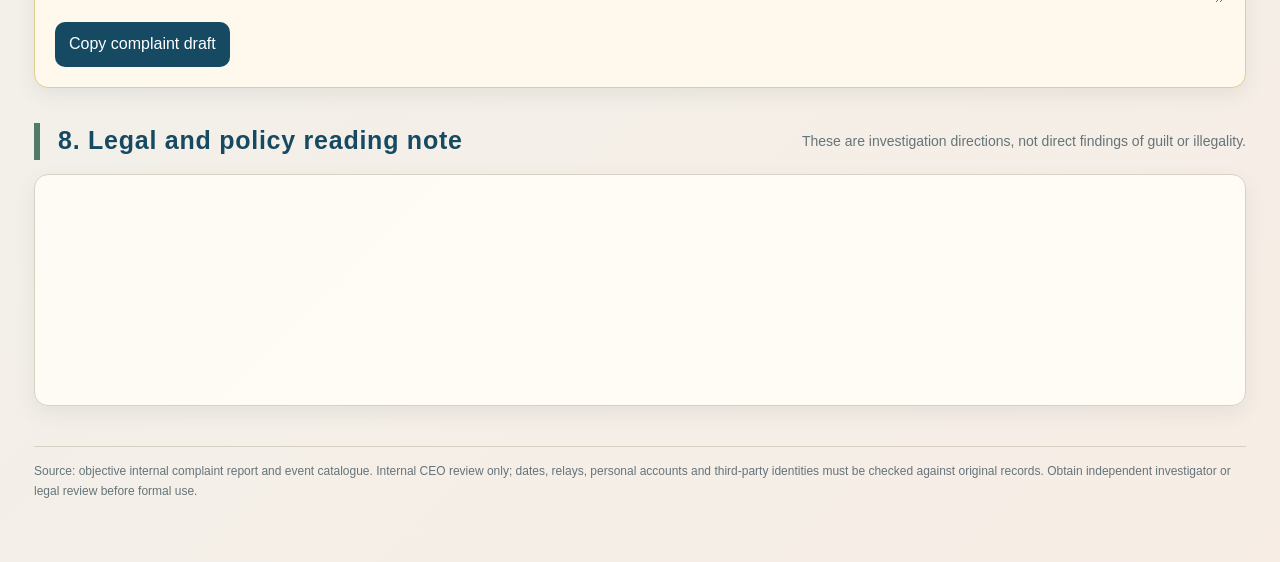
==== commit cf3b8d67: "Remove PJE045 event" ====
--- a/workplace-communication-dashboard-20261107/workplace-dashboard/index.html
+++ b/workplace-communication-dashboard-20261107/workplace-dashboard/index.html
@@ -111,7 +111,7 @@
 <div class="footer">資料來源：客觀版內部申訴報告事件清冊。此HTML為內部審閱用，不公開發布；日期不明、轉述、本人陳述及第三人身分均應回查原始資料。建議正式使用前由公司指定的獨立調查人員或律師檢視。</div>
 </main>
 <script>
-const EVENTS = [{"code": "PJE002", "date": "2017-11-13", "year": "2017", "sortDate": "2017-11-13", "speaker": "Pony（轉述Juno）", "topic": "Pony（轉述Juno）：調停後提到Juno的表達較直接，並勸Jacky先放輕鬆；需確認這段話的完整語境。", "current": "較像正常管理", "legal": "職安法與不法侵害防治風險；民刑事須視具體要件", "kind": "轉述／跨部門壓力線索", "color": "coral"}, {"code": "PJE003", "date": "2018-01-31", "year": "2018", "sortDate": "2018-01-31", "speaker": "Pony", "topic": "Pony轉達可能形成聯合挑戰的工作壓力，並要求Jacky先撐住；第三人原話尚待補證。", "current": "有風險未定性", "legal": "先區分合理工作管理與逾越必要範圍", "kind": "工作管理／一般溝通", "color": "teal"}, {"code": "PJE004", "date": "2018-02-23", "year": "2018", "sortDate": "2018-02-23", "speaker": "Pony", "topic": "Pony以「有人在盯」及「等著看好戲」提醒出勤，形成對Jacky工作表現被持續關注的訊息。", "current": "建議調查", "legal": "先區分合理工作管理與逾越必要範圍", "kind": "工作管理／一般溝通", "color": "teal"}, {"code": "PJE006", "date": "2018-12-25", "year": "2018", "sortDate": "2018-12-25", "speaker": "Pony", "topic": "對話反映有人私下耳語及Jacky對工作尊嚴的感受；需區分已知事實與Jacky的主觀反應。", "current": "待確認", "legal": "須先確認原始來源、權限、語意與完整前後文", "kind": "待確認／需補證", "color": "violet"}, {"code": "PJE007", "date": "2019-03-26", "year": "2019", "sortDate": "2019-03-26", "speaker": "Pony（轉述Juno）", "topic": "Pony（轉述Juno）：Pony轉述Juno認為Jacky有漏件、對Jacky有很多意見，並提醒Jacky在特定人面前說話要小心；Juno原始訊息尚未取得。", "current": "建議調查", "legal": "職安法與不法侵害防治風險；民刑事須視具體要件", "kind": "轉述／跨部門壓力線索", "color": "coral"}, {"code": "PJE008", "date": "2019-03-27", "year": "2019", "sortDate": "2019-03-27", "speaker": "Pony（轉述Juno）", "topic": "Pony（轉述Juno）：Jacky主動詢問Juno相關事項後，Pony再次表示Juno對Jacky有很多意見；這與前一日訊息形成連續脈絡。", "current": "較像正常管理", "legal": "職安法與不法侵害防治風險；民刑事須視具體要件", "kind": "轉述／跨部門壓力線索", "color": "coral"}, {"code": "PJE009", "date": "2019-05-08", "year": "2019", "sortDate": "2019-05-08", "speaker": "Pony（轉述Juno）", "topic": "Pony（轉述Juno）：Pony反映會議中有人以戲謔方式談品質報告，並回應Jacky對主管處理方式的疑問；需查明實際發言者及場合。", "current": "建議調查", "legal": "職安法與不法侵害防治風險；民刑事須視具體要件", "kind": "轉述／跨部門壓力線索", "color": "coral"}, {"code": "PJE010", "date": "2019-05-15", "year": "2019", "sortDate": "2019-05-15", "speaker": "Pony（轉述Juno）", "topic": "Pony（轉述Juno）：Pony區分Juno直接表達的看法與其他耳聞的負面評價，顯示訊息來源不只一種；各來源仍須逐一核對。", "current": "建議調查", "legal": "職安法與不法侵害防治風險；民刑事須視具體要件", "kind": "轉述／跨部門壓力線索", "color": "coral"}, {"code": "PJE012", "date": "2020-04-09", "year": "2020", "sortDate": "2020-04-09", "speaker": "Pony", "topic": "在工作遺漏的背景下，Pony表示「我也救不了你」及「請面對現實」；需同時檢視工作缺失與語氣是否適當。", "current": "有風險未定性", "legal": "先區分合理工作管理與逾越必要範圍", "kind": "工作管理／一般溝通", "color": "teal"}, {"code": "PJE013", "date": "2021-05-26", "year": "2021", "sortDate": "2021-05-26", "speaker": "Pony（轉述Juno）", "topic": "Pony（轉述Juno）：Pony釐清Sedex權限及文件責任，並提出與Juno溝通的建議；主要內容仍屬工作分工與溝通安排。", "current": "較像正常管理", "legal": "職安法與不法侵害防治風險；民刑事須視具體要件", "kind": "轉述／跨部門壓力線索", "color": "coral"}, {"code": "PJE014", "date": "2021-12-29", "year": "2021", "sortDate": "2021-12-29", "speaker": "Pony（轉述Juno）", "topic": "Pony（轉述Juno）：Pony討論Juno的溝通方式，並轉述可能涉及「成見、沒把柄、說嘴」等負面評價；原始來源及具體對象待確認。", "current": "建議調查", "legal": "須先確認原始來源、權限、語意與完整前後文", "kind": "待確認／需補證", "color": "violet"}, {"code": "PJE015", "date": "2022-02-10", "year": "2022", "sortDate": "2022-02-10", "speaker": "Pony", "topic": "Jacky反映正式郵件被截圖並副本給其他人，因而感受不佳；需確認郵件目的、收件人及是否符合工作需要。", "current": "待確認", "legal": "須先確認原始來源、權限、語意與完整前後文", "kind": "待確認／需補證", "color": "violet"}, {"code": "PJE017", "date": "2022-02-21", "year": "2022", "sortDate": "2022-02-21", "speaker": "Pony（轉述Juno）", "topic": "Pony（轉述Juno）：Pony轉貼署名為Juno的驗貨流程意見，要求Jacky依該意見理解或處理；需核對原始訊息及授權來源。", "current": "較像正常管理", "legal": "職安法與不法侵害防治風險；民刑事須視具體要件", "kind": "轉述／跨部門壓力線索", "color": "coral"}, {"code": "PJE024", "date": "2022-07-04", "year": "2022", "sortDate": "2022-07-04", "speaker": "Pony", "topic": "導入日曆後，Pony提到匿名挑釁者可能拿Jacky的言行向Pony提出挑戰；匿名者及實際內容均待確認。", "current": "待確認", "legal": "須先確認原始來源、權限、語意與完整前後文", "kind": "待確認／需補證", "color": "violet"}, {"code": "PJE025", "date": "2022-07-05", "year": "2022", "sortDate": "2022-07-05", "speaker": "Pony（轉述Juno）", "topic": "Pony（轉述Juno）：Pony形容第三人像糾察隊、用放大鏡檢視Jacky，並表示不替Jacky辯護；需查明是否有具體工作事實及轉述來源。", "current": "建議調查", "legal": "職安法與不法侵害防治風險；民刑事須視具體要件", "kind": "轉述／跨部門壓力線索", "color": "coral"}, {"code": "PJE026", "date": "2022-07-15", "year": "2022", "sortDate": "2022-07-15", "speaker": "Pony", "topic": "Pony轉達業務端對溝通口氣的反映，並提出溝通課程建議；需區分具體改善要求與對人格或態度的評價。", "current": "有風險未定性", "legal": "先區分合理工作管理與逾越必要範圍", "kind": "工作管理／一般溝通", "color": "teal"}, {"code": "PJE027", "date": "2022-07-16", "year": "2022", "sortDate": "2022-07-16", "speaker": "Pony", "topic": "Pony要求Jacky調整情緒，並教導如何表達不舒服；需確認是否同時提供具體工作改善方法及回應機會。", "current": "有風險未定性", "legal": "先區分合理工作管理與逾越必要範圍", "kind": "工作管理／一般溝通", "color": "teal"}, {"code": "PJE029", "date": "2022-12-19", "year": "2022", "sortDate": "2022-12-19", "speaker": "Pony", "topic": "Pony直接回饋Jacky的表達方式，預告談話可能讓Jacky不舒服，並提到EAP資源；需檢視整段對話的支持與壓力效果。", "current": "較像正常管理", "legal": "先區分合理工作管理與逾越必要範圍", "kind": "工作管理／一般溝通", "color": "teal"}, {"code": "PJE034", "date": "2024-09-12", "year": "2024", "sortDate": "2024-09-12", "speaker": "Pony", "topic": "在驗貨回報不足的背景下，Pony使用「質疑你的存在價值」的說法；需確認原話、指涉對象及是否超出工作回饋必要範圍。", "current": "建議調查", "legal": "先區分合理工作管理與逾越必要範圍", "kind": "工作管理／一般溝通", "color": "teal"}, {"code": "PJE041", "date": "2026-10-05", "year": "2026", "sortDate": "2026-10-05", "speaker": "Ivy（轉述）", "topic": "Ivy（轉述）：Ivy要求工廠提供出勤證明，以核對Jacky的出勤狀況；需確認資料取得目的、必要性及處理流程。", "current": "較像正常管理", "legal": "職安法第6條、第22-1、22-2條；個資法第5、19、20條待查明", "kind": "2026出勤／人資調查", "color": "amber"}, {"code": "PJE042", "date": "2026-10-06", "year": "2026", "sortDate": "2026-10-06", "speaker": "Ivy（轉述）", "topic": "Ivy（轉述）：Jacky補充工廠出勤情形並提供圖片，作為出勤說明；圖片內容、時間及真實性應保留原始檔核對。", "current": "較像正常管理", "legal": "職安法第6條、第22-1、22-2條；個資法第5、19、20條待查明", "kind": "2026出勤／人資調查", "color": "amber"}, {"code": "PJE045", "date": "2026-10-07", "year": "2026", "sortDate": "2026-10-07", "speaker": "待確認", "topic": "Ivy在晚間談到未具名第三人介入過多；需確認第三人身分、介入事項及該次聯絡的工作必要性。", "current": "待確認", "legal": "職安法第6條、第22-1、22-2條；個資法第5、19、20條待查明", "kind": "2026出勤／人資調查", "color": "amber"}, {"code": "PJE049", "date": "2026-10-15", "year": "2026", "sortDate": "2026-10-15", "speaker": "Pony", "topic": "Jacky反映自己持續被盯出勤且出現身體不適，Pony對此作出回應；需區分主觀感受、實際追蹤行為及後續工作影響。", "current": "建議調查", "legal": "職安法第6條、第22-1、22-2條；個資法第5、19、20條待查明", "kind": "2026出勤／人資調查", "color": "amber"}];
+const EVENTS = [{"code": "PJE002", "date": "2017-11-13", "year": "2017", "sortDate": "2017-11-13", "speaker": "Pony（轉述Juno）", "topic": "Pony（轉述Juno）：調停後提到Juno的表達較直接，並勸Jacky先放輕鬆；需確認這段話的完整語境。", "current": "較像正常管理", "legal": "職安法與不法侵害防治風險；民刑事須視具體要件", "kind": "轉述／跨部門壓力線索", "color": "coral"}, {"code": "PJE003", "date": "2018-01-31", "year": "2018", "sortDate": "2018-01-31", "speaker": "Pony", "topic": "Pony轉達可能形成聯合挑戰的工作壓力，並要求Jacky先撐住；第三人原話尚待補證。", "current": "有風險未定性", "legal": "先區分合理工作管理與逾越必要範圍", "kind": "工作管理／一般溝通", "color": "teal"}, {"code": "PJE004", "date": "2018-02-23", "year": "2018", "sortDate": "2018-02-23", "speaker": "Pony", "topic": "Pony以「有人在盯」及「等著看好戲」提醒出勤，形成對Jacky工作表現被持續關注的訊息。", "current": "建議調查", "legal": "先區分合理工作管理與逾越必要範圍", "kind": "工作管理／一般溝通", "color": "teal"}, {"code": "PJE006", "date": "2018-12-25", "year": "2018", "sortDate": "2018-12-25", "speaker": "Pony", "topic": "對話反映有人私下耳語及Jacky對工作尊嚴的感受；需區分已知事實與Jacky的主觀反應。", "current": "待確認", "legal": "須先確認原始來源、權限、語意與完整前後文", "kind": "待確認／需補證", "color": "violet"}, {"code": "PJE007", "date": "2019-03-26", "year": "2019", "sortDate": "2019-03-26", "speaker": "Pony（轉述Juno）", "topic": "Pony（轉述Juno）：Pony轉述Juno認為Jacky有漏件、對Jacky有很多意見，並提醒Jacky在特定人面前說話要小心；Juno原始訊息尚未取得。", "current": "建議調查", "legal": "職安法與不法侵害防治風險；民刑事須視具體要件", "kind": "轉述／跨部門壓力線索", "color": "coral"}, {"code": "PJE008", "date": "2019-03-27", "year": "2019", "sortDate": "2019-03-27", "speaker": "Pony（轉述Juno）", "topic": "Pony（轉述Juno）：Jacky主動詢問Juno相關事項後，Pony再次表示Juno對Jacky有很多意見；這與前一日訊息形成連續脈絡。", "current": "較像正常管理", "legal": "職安法與不法侵害防治風險；民刑事須視具體要件", "kind": "轉述／跨部門壓力線索", "color": "coral"}, {"code": "PJE009", "date": "2019-05-08", "year": "2019", "sortDate": "2019-05-08", "speaker": "Pony（轉述Juno）", "topic": "Pony（轉述Juno）：Pony反映會議中有人以戲謔方式談品質報告，並回應Jacky對主管處理方式的疑問；需查明實際發言者及場合。", "current": "建議調查", "legal": "職安法與不法侵害防治風險；民刑事須視具體要件", "kind": "轉述／跨部門壓力線索", "color": "coral"}, {"code": "PJE010", "date": "2019-05-15", "year": "2019", "sortDate": "2019-05-15", "speaker": "Pony（轉述Juno）", "topic": "Pony（轉述Juno）：Pony區分Juno直接表達的看法與其他耳聞的負面評價，顯示訊息來源不只一種；各來源仍須逐一核對。", "current": "建議調查", "legal": "職安法與不法侵害防治風險；民刑事須視具體要件", "kind": "轉述／跨部門壓力線索", "color": "coral"}, {"code": "PJE012", "date": "2020-04-09", "year": "2020", "sortDate": "2020-04-09", "speaker": "Pony", "topic": "在工作遺漏的背景下，Pony表示「我也救不了你」及「請面對現實」；需同時檢視工作缺失與語氣是否適當。", "current": "有風險未定性", "legal": "先區分合理工作管理與逾越必要範圍", "kind": "工作管理／一般溝通", "color": "teal"}, {"code": "PJE013", "date": "2021-05-26", "year": "2021", "sortDate": "2021-05-26", "speaker": "Pony（轉述Juno）", "topic": "Pony（轉述Juno）：Pony釐清Sedex權限及文件責任，並提出與Juno溝通的建議；主要內容仍屬工作分工與溝通安排。", "current": "較像正常管理", "legal": "職安法與不法侵害防治風險；民刑事須視具體要件", "kind": "轉述／跨部門壓力線索", "color": "coral"}, {"code": "PJE014", "date": "2021-12-29", "year": "2021", "sortDate": "2021-12-29", "speaker": "Pony（轉述Juno）", "topic": "Pony（轉述Juno）：Pony討論Juno的溝通方式，並轉述可能涉及「成見、沒把柄、說嘴」等負面評價；原始來源及具體對象待確認。", "current": "建議調查", "legal": "須先確認原始來源、權限、語意與完整前後文", "kind": "待確認／需補證", "color": "violet"}, {"code": "PJE015", "date": "2022-02-10", "year": "2022", "sortDate": "2022-02-10", "speaker": "Pony", "topic": "Jacky反映正式郵件被截圖並副本給其他人，因而感受不佳；需確認郵件目的、收件人及是否符合工作需要。", "current": "待確認", "legal": "須先確認原始來源、權限、語意與完整前後文", "kind": "待確認／需補證", "color": "violet"}, {"code": "PJE017", "date": "2022-02-21", "year": "2022", "sortDate": "2022-02-21", "speaker": "Pony（轉述Juno）", "topic": "Pony（轉述Juno）：Pony轉貼署名為Juno的驗貨流程意見，要求Jacky依該意見理解或處理；需核對原始訊息及授權來源。", "current": "較像正常管理", "legal": "職安法與不法侵害防治風險；民刑事須視具體要件", "kind": "轉述／跨部門壓力線索", "color": "coral"}, {"code": "PJE024", "date": "2022-07-04", "year": "2022", "sortDate": "2022-07-04", "speaker": "Pony", "topic": "導入日曆後，Pony提到匿名挑釁者可能拿Jacky的言行向Pony提出挑戰；匿名者及實際內容均待確認。", "current": "待確認", "legal": "須先確認原始來源、權限、語意與完整前後文", "kind": "待確認／需補證", "color": "violet"}, {"code": "PJE025", "date": "2022-07-05", "year": "2022", "sortDate": "2022-07-05", "speaker": "Pony（轉述Juno）", "topic": "Pony（轉述Juno）：Pony形容第三人像糾察隊、用放大鏡檢視Jacky，並表示不替Jacky辯護；需查明是否有具體工作事實及轉述來源。", "current": "建議調查", "legal": "職安法與不法侵害防治風險；民刑事須視具體要件", "kind": "轉述／跨部門壓力線索", "color": "coral"}, {"code": "PJE026", "date": "2022-07-15", "year": "2022", "sortDate": "2022-07-15", "speaker": "Pony", "topic": "Pony轉達業務端對溝通口氣的反映，並提出溝通課程建議；需區分具體改善要求與對人格或態度的評價。", "current": "有風險未定性", "legal": "先區分合理工作管理與逾越必要範圍", "kind": "工作管理／一般溝通", "color": "teal"}, {"code": "PJE027", "date": "2022-07-16", "year": "2022", "sortDate": "2022-07-16", "speaker": "Pony", "topic": "Pony要求Jacky調整情緒，並教導如何表達不舒服；需確認是否同時提供具體工作改善方法及回應機會。", "current": "有風險未定性", "legal": "先區分合理工作管理與逾越必要範圍", "kind": "工作管理／一般溝通", "color": "teal"}, {"code": "PJE029", "date": "2022-12-19", "year": "2022", "sortDate": "2022-12-19", "speaker": "Pony", "topic": "Pony直接回饋Jacky的表達方式，預告談話可能讓Jacky不舒服，並提到EAP資源；需檢視整段對話的支持與壓力效果。", "current": "較像正常管理", "legal": "先區分合理工作管理與逾越必要範圍", "kind": "工作管理／一般溝通", "color": "teal"}, {"code": "PJE034", "date": "2024-09-12", "year": "2024", "sortDate": "2024-09-12", "speaker": "Pony", "topic": "在驗貨回報不足的背景下，Pony使用「質疑你的存在價值」的說法；需確認原話、指涉對象及是否超出工作回饋必要範圍。", "current": "建議調查", "legal": "先區分合理工作管理與逾越必要範圍", "kind": "工作管理／一般溝通", "color": "teal"}, {"code": "PJE041", "date": "2026-10-05", "year": "2026", "sortDate": "2026-10-05", "speaker": "Ivy（轉述）", "topic": "Ivy（轉述）：Ivy要求工廠提供出勤證明，以核對Jacky的出勤狀況；需確認資料取得目的、必要性及處理流程。", "current": "較像正常管理", "legal": "職安法第6條、第22-1、22-2條；個資法第5、19、20條待查明", "kind": "2026出勤／人資調查", "color": "amber"}, {"code": "PJE042", "date": "2026-10-06", "year": "2026", "sortDate": "2026-10-06", "speaker": "Ivy（轉述）", "topic": "Ivy（轉述）：Jacky補充工廠出勤情形並提供圖片，作為出勤說明；圖片內容、時間及真實性應保留原始檔核對。", "current": "較像正常管理", "legal": "職安法第6條、第22-1、22-2條；個資法第5、19、20條待查明", "kind": "2026出勤／人資調查", "color": "amber"}, {"code": "PJE049", "date": "2026-10-15", "year": "2026", "sortDate": "2026-10-15", "speaker": "Pony", "topic": "Jacky反映自己持續被盯出勤且出現身體不適，Pony對此作出回應；需區分主觀感受、實際追蹤行為及後續工作影響。", "current": "建議調查", "legal": "職安法第6條、第22-1、22-2條；個資法第5、19、20條待查明", "kind": "2026出勤／人資調查", "color": "amber"}];
 const colors={teal:'#4F7B68',coral:'#C96E4B',violet:'#587C91',amber:'#D4A62B'};
 const esc=s=>String(s).replace(/[&<>'"]/g,c=>({'&':'&amp;','<':'&lt;','>':'&gt;',"'":'&#39;','"':'&quot;'}[c]));
 const counts=(key)=>EVENTS.reduce((a,e)=>(a[e[key]]=(a[e[key]]||0)+1,a),{});
@@ -144,7 +144,6 @@
 PJE034:'Against a background of insufficient inspection reporting, Pony used wording about questioning Jacky’s value to the organisation.',
 PJE041:'Ivy asked the factory to provide attendance evidence.',
 PJE042:'Jacky supplemented the factory attendance explanation and provided images.',
-PJE045:'Ivy discussed that an unnamed third party had intervened too much and asked to confirm identity, purpose and necessity.',
 PJE049:'Pony responded after Jacky reported continued attendance monitoring and physical discomfort.'
 };
 const kind={"工作管理／一般溝通":"Work management / general communication","轉述／跨部門壓力線索":"Relay / cross-department pressure lead","待確認／需補證":"To be confirmed / evidence required","2026出勤／人資調查":"2026 attendance / HR review"};
@@ -164,8 +163,8 @@
 legalNote:'<ul><li><b>Occupational Safety and Health Act / workplace unlawful-harm prevention:</b> Check whether conduct was repeated, beyond what was reasonably necessary and harmful to health, and whether the company provided receiving, investigation, protection and prevention measures under its announced policy.</li><li><b>Personal Data Protection Act:</b> Attendance information is not automatically unlawful. Check access authority, purpose, necessity, use and whether there was unnecessary disclosure.</li><li><b>Civil and criminal law:</b> Any issue involving personality, reputation, privacy, coercion, threats, insult or defamation requires the complete original wording, audience, actual consequences and all other legal elements to be assessed.</li></ul>'
 };
 const sectionEN=[['<h2>1. Overall picture first</h2><p>These figures are an entry point for management review; the original messages still need to be checked.</p>'],['<h2>2. Distribution by year and event type</h2><p>Look for long-term, repeated or concentrated patterns.</p>'],['<h2>3. Key points for the CEO</h2><p>These points help define the investigation scope; they do not replace a formal investigation.</p>'],['<h2>4. Full event timeline</h2><p>Use the filters below. Open an event to see the current assessment and legal or policy direction.</p>'],['<h2>5. Overall event summary and complaint focus</h2><p>This section turns the timeline into questions the company can act on.</p>'],['<h2>6. Possible legal and policy pathways</h2><p>These are investigation directions, not pre-judgements of illegality.</p>'],['<h2>7. Internal complaint draft for use</h2><p>Add the name, date, receiving unit and attachment list before submitting.</p>'],['<h2>8. Legal and policy reading note</h2><p>These are investigation directions, not direct findings of guilt or illegality.</p>']];
-const evidenceEN="<div class=\"evidence-icon\">▣</div><div><h3>Full Bilingual Event Dialogues</h3><p>Browse all 23 complete event files: English first, followed by the original Chinese dialogue.</p><details open style=\"margin-top:10px\"><summary style=\"cursor:pointer;font-weight:800;color:#164A63\">Browse all 23 event files</summary><ol style=\"margin:10px 0 0;padding-left:22px\"><li><a href=\"events/PJE002_20171113_Pony_Relays_Juno_Direct_Communication_Style.txt\" target=\"_blank\" rel=\"noopener\">PJE002_20171113_Pony_Relays_Juno_Direct_Communication_Style</a></li><li><a href=\"events/PJE003_20180131_Pony_Relays_Joint_Challenge_and_Work_Pressure.txt\" target=\"_blank\" rel=\"noopener\">PJE003_20180131_Pony_Relays_Joint_Challenge_and_Work_Pressure</a></li><li><a href=\"events/PJE004_20180223_Attendance_Watching_and_Waiting_to_See_What_Happens.txt\" target=\"_blank\" rel=\"noopener\">PJE004_20180223_Attendance_Watching_and_Waiting_to_See_What_Happens</a></li><li><a href=\"events/PJE006_20181225_Juno_Reported_Omissions_and_Caution_About_Speaking.txt\" target=\"_blank\" rel=\"noopener\">PJE006_20181225_Juno_Reported_Omissions_and_Caution_About_Speaking</a></li><li><a href=\"events/PJE007_20190326_Juno_Reported_Work_Issues_and_Caution_About_Speaking.txt\" target=\"_blank\" rel=\"noopener\">PJE007_20190326_Juno_Reported_Work_Issues_and_Caution_About_Speaking</a></li><li><a href=\"events/PJE008_20190327_Repeated_Relay_of_Juno_Views_After_Jacky_Asks.txt\" target=\"_blank\" rel=\"noopener\">PJE008_20190327_Repeated_Relay_of_Juno_Views_After_Jacky_Asks</a></li><li><a href=\"events/PJE009_20190508_Mocking_Description_of_Quality_Report_and_Management_Response.txt\" target=\"_blank\" rel=\"noopener\">PJE009_20190508_Mocking_Description_of_Quality_Report_and_Management_Response</a></li><li><a href=\"events/PJE010_20190515_Juno_Direct_Statements_Distinguished_from_Hearsay.txt\" target=\"_blank\" rel=\"noopener\">PJE010_20190515_Juno_Direct_Statements_Distinguished_from_Hearsay</a></li><li><a href=\"events/PJE012_20200409_Missed_Work_and_Face_Reality_Warning.txt\" target=\"_blank\" rel=\"noopener\">PJE012_20200409_Missed_Work_and_Face_Reality_Warning</a></li><li><a href=\"events/PJE013_20210526_Sedex_Permission_Clarification_and_Communication_with_Juno.txt\" target=\"_blank\" rel=\"noopener\">PJE013_20210526_Sedex_Permission_Clarification_and_Communication_with_Juno</a></li><li><a href=\"events/PJE014_20211229_Juno_Communication_Prejudice_and_Talking_Behind_Back.txt\" target=\"_blank\" rel=\"noopener\">PJE014_20211229_Juno_Communication_Prejudice_and_Talking_Behind_Back</a></li><li><a href=\"events/PJE015_20220210_Formal_Email_Screenshot_Shared_and_Discomfort_Reported.txt\" target=\"_blank\" rel=\"noopener\">PJE015_20220210_Formal_Email_Screenshot_Shared_and_Discomfort_Reported</a></li><li><a href=\"events/PJE017_20220221_Juno_Attributed_Views_on_Inspection_Process.txt\" target=\"_blank\" rel=\"noopener\">PJE017_20220221_Juno_Attributed_Views_on_Inspection_Process</a></li><li><a href=\"events/PJE024_20220704_Business_Team_Tone_and_Communication_Training.txt\" target=\"_blank\" rel=\"noopener\">PJE024_20220704_Business_Team_Tone_and_Communication_Training</a></li><li><a href=\"events/PJE025_20220705_Compliance_Patrol_Metaphor_and_No_Defence_Statement.txt\" target=\"_blank\" rel=\"noopener\">PJE025_20220705_Compliance_Patrol_Metaphor_and_No_Defence_Statement</a></li><li><a href=\"events/PJE026_20220715_Business_Team_Tone_and_Communication_Training_Suggestion.txt\" target=\"_blank\" rel=\"noopener\">PJE026_20220715_Business_Team_Tone_and_Communication_Training_Suggestion</a></li><li><a href=\"events/PJE027_20220716_Emotional_Adjustment_and_Expressing_Discomfort.txt\" target=\"_blank\" rel=\"noopener\">PJE027_20220716_Emotional_Adjustment_and_Expressing_Discomfort</a></li><li><a href=\"events/PJE029_20221219_Communication_Style_Feedback_Discomfort_and_EAP.txt\" target=\"_blank\" rel=\"noopener\">PJE029_20221219_Communication_Style_Feedback_Discomfort_and_EAP</a></li><li><a href=\"events/PJE034_20240912_Questioning_Jacky_Value_to_the_Organisation.txt\" target=\"_blank\" rel=\"noopener\">PJE034_20240912_Questioning_Jacky_Value_to_the_Organisation</a></li><li><a href=\"events/PJE041_20261005_Request_for_Factory_Attendance_Evidence.txt\" target=\"_blank\" rel=\"noopener\">PJE041_20261005_Request_for_Factory_Attendance_Evidence</a></li><li><a href=\"events/PJE042_20261006_Factory_Attendance_Explanation_and_Image_Evidence.txt\" target=\"_blank\" rel=\"noopener\">PJE042_20261006_Factory_Attendance_Explanation_and_Image_Evidence</a></li><li><a href=\"events/PJE045_20261007_Unnamed_Third_Party_Intervention_Purpose_and_Necessity.txt\" target=\"_blank\" rel=\"noopener\">PJE045_20261007_Unnamed_Third_Party_Intervention_Purpose_and_Necessity</a></li><li><a href=\"events/PJE049_20261015_Continued_Attendance_Monitoring_and_Physical_Discomfort.txt\" target=\"_blank\" rel=\"noopener\">PJE049_20261015_Continued_Attendance_Monitoring_and_Physical_Discomfort</a></li></ol></details><p><a href=\"events/index.html\" target=\"_blank\" rel=\"noopener\">Open bilingual event index →</a></p></div>";
-const evidenceZH="<div class=\"evidence-icon\">▣</div><div><h3>英中完整事件對話</h3><p>瀏覽全部23個完整事件檔案：先列英文，後列原本中文對話。</p><details open style=\"margin-top:10px\"><summary style=\"cursor:pointer;font-weight:800;color:#164A63\">展開23件事件檔案</summary><ol style=\"margin:10px 0 0;padding-left:22px\"><li><a href=\"events/PJE002_20171113_Pony_Relays_Juno_Direct_Communication_Style.txt\" target=\"_blank\" rel=\"noopener\">PJE002_20171113_Pony_Relays_Juno_Direct_Communication_Style</a></li><li><a href=\"events/PJE003_20180131_Pony_Relays_Joint_Challenge_and_Work_Pressure.txt\" target=\"_blank\" rel=\"noopener\">PJE003_20180131_Pony_Relays_Joint_Challenge_and_Work_Pressure</a></li><li><a href=\"events/PJE004_20180223_Attendance_Watching_and_Waiting_to_See_What_Happens.txt\" target=\"_blank\" rel=\"noopener\">PJE004_20180223_Attendance_Watching_and_Waiting_to_See_What_Happens</a></li><li><a href=\"events/PJE006_20181225_Juno_Reported_Omissions_and_Caution_About_Speaking.txt\" target=\"_blank\" rel=\"noopener\">PJE006_20181225_Juno_Reported_Omissions_and_Caution_About_Speaking</a></li><li><a href=\"events/PJE007_20190326_Juno_Reported_Work_Issues_and_Caution_About_Speaking.txt\" target=\"_blank\" rel=\"noopener\">PJE007_20190326_Juno_Reported_Work_Issues_and_Caution_About_Speaking</a></li><li><a href=\"events/PJE008_20190327_Repeated_Relay_of_Juno_Views_After_Jacky_Asks.txt\" target=\"_blank\" rel=\"noopener\">PJE008_20190327_Repeated_Relay_of_Juno_Views_After_Jacky_Asks</a></li><li><a href=\"events/PJE009_20190508_Mocking_Description_of_Quality_Report_and_Management_Response.txt\" target=\"_blank\" rel=\"noopener\">PJE009_20190508_Mocking_Description_of_Quality_Report_and_Management_Response</a></li><li><a href=\"events/PJE010_20190515_Juno_Direct_Statements_Distinguished_from_Hearsay.txt\" target=\"_blank\" rel=\"noopener\">PJE010_20190515_Juno_Direct_Statements_Distinguished_from_Hearsay</a></li><li><a href=\"events/PJE012_20200409_Missed_Work_and_Face_Reality_Warning.txt\" target=\"_blank\" rel=\"noopener\">PJE012_20200409_Missed_Work_and_Face_Reality_Warning</a></li><li><a href=\"events/PJE013_20210526_Sedex_Permission_Clarification_and_Communication_with_Juno.txt\" target=\"_blank\" rel=\"noopener\">PJE013_20210526_Sedex_Permission_Clarification_and_Communication_with_Juno</a></li><li><a href=\"events/PJE014_20211229_Juno_Communication_Prejudice_and_Talking_Behind_Back.txt\" target=\"_blank\" rel=\"noopener\">PJE014_20211229_Juno_Communication_Prejudice_and_Talking_Behind_Back</a></li><li><a href=\"events/PJE015_20220210_Formal_Email_Screenshot_Shared_and_Discomfort_Reported.txt\" target=\"_blank\" rel=\"noopener\">PJE015_20220210_Formal_Email_Screenshot_Shared_and_Discomfort_Reported</a></li><li><a href=\"events/PJE017_20220221_Juno_Attributed_Views_on_Inspection_Process.txt\" target=\"_blank\" rel=\"noopener\">PJE017_20220221_Juno_Attributed_Views_on_Inspection_Process</a></li><li><a href=\"events/PJE024_20220704_Business_Team_Tone_and_Communication_Training.txt\" target=\"_blank\" rel=\"noopener\">PJE024_20220704_Business_Team_Tone_and_Communication_Training</a></li><li><a href=\"events/PJE025_20220705_Compliance_Patrol_Metaphor_and_No_Defence_Statement.txt\" target=\"_blank\" rel=\"noopener\">PJE025_20220705_Compliance_Patrol_Metaphor_and_No_Defence_Statement</a></li><li><a href=\"events/PJE026_20220715_Business_Team_Tone_and_Communication_Training_Suggestion.txt\" target=\"_blank\" rel=\"noopener\">PJE026_20220715_Business_Team_Tone_and_Communication_Training_Suggestion</a></li><li><a href=\"events/PJE027_20220716_Emotional_Adjustment_and_Expressing_Discomfort.txt\" target=\"_blank\" rel=\"noopener\">PJE027_20220716_Emotional_Adjustment_and_Expressing_Discomfort</a></li><li><a href=\"events/PJE029_20221219_Communication_Style_Feedback_Discomfort_and_EAP.txt\" target=\"_blank\" rel=\"noopener\">PJE029_20221219_Communication_Style_Feedback_Discomfort_and_EAP</a></li><li><a href=\"events/PJE034_20240912_Questioning_Jacky_Value_to_the_Organisation.txt\" target=\"_blank\" rel=\"noopener\">PJE034_20240912_Questioning_Jacky_Value_to_the_Organisation</a></li><li><a href=\"events/PJE041_20261005_Request_for_Factory_Attendance_Evidence.txt\" target=\"_blank\" rel=\"noopener\">PJE041_20261005_Request_for_Factory_Attendance_Evidence</a></li><li><a href=\"events/PJE042_20261006_Factory_Attendance_Explanation_and_Image_Evidence.txt\" target=\"_blank\" rel=\"noopener\">PJE042_20261006_Factory_Attendance_Explanation_and_Image_Evidence</a></li><li><a href=\"events/PJE045_20261007_Unnamed_Third_Party_Intervention_Purpose_and_Necessity.txt\" target=\"_blank\" rel=\"noopener\">PJE045_20261007_Unnamed_Third_Party_Intervention_Purpose_and_Necessity</a></li><li><a href=\"events/PJE049_20261015_Continued_Attendance_Monitoring_and_Physical_Discomfort.txt\" target=\"_blank\" rel=\"noopener\">PJE049_20261015_Continued_Attendance_Monitoring_and_Physical_Discomfort</a></li></ol></details><p><a href=\"events/index.html\" target=\"_blank\" rel=\"noopener\">開啟英中事件索引 →</a></p></div>";
+const evidenceEN="<div class=\"evidence-icon\">▣</div><div><h3>Full Bilingual Event Dialogues</h3><p>Browse all 23 complete event files: English first, followed by the original Chinese dialogue.</p><details open style=\"margin-top:10px\"><summary style=\"cursor:pointer;font-weight:800;color:#164A63\">Browse all 23 event files</summary><ol style=\"margin:10px 0 0;padding-left:22px\"><li><a href=\"events/PJE002_20171113_Pony_Relays_Juno_Direct_Communication_Style.txt\" target=\"_blank\" rel=\"noopener\">PJE002_20171113_Pony_Relays_Juno_Direct_Communication_Style</a></li><li><a href=\"events/PJE003_20180131_Pony_Relays_Joint_Challenge_and_Work_Pressure.txt\" target=\"_blank\" rel=\"noopener\">PJE003_20180131_Pony_Relays_Joint_Challenge_and_Work_Pressure</a></li><li><a href=\"events/PJE004_20180223_Attendance_Watching_and_Waiting_to_See_What_Happens.txt\" target=\"_blank\" rel=\"noopener\">PJE004_20180223_Attendance_Watching_and_Waiting_to_See_What_Happens</a></li><li><a href=\"events/PJE006_20181225_Juno_Reported_Omissions_and_Caution_About_Speaking.txt\" target=\"_blank\" rel=\"noopener\">PJE006_20181225_Juno_Reported_Omissions_and_Caution_About_Speaking</a></li><li><a href=\"events/PJE007_20190326_Juno_Reported_Work_Issues_and_Caution_About_Speaking.txt\" target=\"_blank\" rel=\"noopener\">PJE007_20190326_Juno_Reported_Work_Issues_and_Caution_About_Speaking</a></li><li><a href=\"events/PJE008_20190327_Repeated_Relay_of_Juno_Views_After_Jacky_Asks.txt\" target=\"_blank\" rel=\"noopener\">PJE008_20190327_Repeated_Relay_of_Juno_Views_After_Jacky_Asks</a></li><li><a href=\"events/PJE009_20190508_Mocking_Description_of_Quality_Report_and_Management_Response.txt\" target=\"_blank\" rel=\"noopener\">PJE009_20190508_Mocking_Description_of_Quality_Report_and_Management_Response</a></li><li><a href=\"events/PJE010_20190515_Juno_Direct_Statements_Distinguished_from_Hearsay.txt\" target=\"_blank\" rel=\"noopener\">PJE010_20190515_Juno_Direct_Statements_Distinguished_from_Hearsay</a></li><li><a href=\"events/PJE012_20200409_Missed_Work_and_Face_Reality_Warning.txt\" target=\"_blank\" rel=\"noopener\">PJE012_20200409_Missed_Work_and_Face_Reality_Warning</a></li><li><a href=\"events/PJE013_20210526_Sedex_Permission_Clarification_and_Communication_with_Juno.txt\" target=\"_blank\" rel=\"noopener\">PJE013_20210526_Sedex_Permission_Clarification_and_Communication_with_Juno</a></li><li><a href=\"events/PJE014_20211229_Juno_Communication_Prejudice_and_Talking_Behind_Back.txt\" target=\"_blank\" rel=\"noopener\">PJE014_20211229_Juno_Communication_Prejudice_and_Talking_Behind_Back</a></li><li><a href=\"events/PJE015_20220210_Formal_Email_Screenshot_Shared_and_Discomfort_Reported.txt\" target=\"_blank\" rel=\"noopener\">PJE015_20220210_Formal_Email_Screenshot_Shared_and_Discomfort_Reported</a></li><li><a href=\"events/PJE017_20220221_Juno_Attributed_Views_on_Inspection_Process.txt\" target=\"_blank\" rel=\"noopener\">PJE017_20220221_Juno_Attributed_Views_on_Inspection_Process</a></li><li><a href=\"events/PJE024_20220704_Business_Team_Tone_and_Communication_Training.txt\" target=\"_blank\" rel=\"noopener\">PJE024_20220704_Business_Team_Tone_and_Communication_Training</a></li><li><a href=\"events/PJE025_20220705_Compliance_Patrol_Metaphor_and_No_Defence_Statement.txt\" target=\"_blank\" rel=\"noopener\">PJE025_20220705_Compliance_Patrol_Metaphor_and_No_Defence_Statement</a></li><li><a href=\"events/PJE026_20220715_Business_Team_Tone_and_Communication_Training_Suggestion.txt\" target=\"_blank\" rel=\"noopener\">PJE026_20220715_Business_Team_Tone_and_Communication_Training_Suggestion</a></li><li><a href=\"events/PJE027_20220716_Emotional_Adjustment_and_Expressing_Discomfort.txt\" target=\"_blank\" rel=\"noopener\">PJE027_20220716_Emotional_Adjustment_and_Expressing_Discomfort</a></li><li><a href=\"events/PJE029_20221219_Communication_Style_Feedback_Discomfort_and_EAP.txt\" target=\"_blank\" rel=\"noopener\">PJE029_20221219_Communication_Style_Feedback_Discomfort_and_EAP</a></li><li><a href=\"events/PJE034_20240912_Questioning_Jacky_Value_to_the_Organisation.txt\" target=\"_blank\" rel=\"noopener\">PJE034_20240912_Questioning_Jacky_Value_to_the_Organisation</a></li><li><a href=\"events/PJE041_20261005_Request_for_Factory_Attendance_Evidence.txt\" target=\"_blank\" rel=\"noopener\">PJE041_20261005_Request_for_Factory_Attendance_Evidence</a></li><li><a href=\"events/PJE042_20261006_Factory_Attendance_Explanation_and_Image_Evidence.txt\" target=\"_blank\" rel=\"noopener\">PJE042_20261006_Factory_Attendance_Explanation_and_Image_Evidence</a></li><li><a href=\"events/PJE049_20261015_Continued_Attendance_Monitoring_and_Physical_Discomfort.txt\" target=\"_blank\" rel=\"noopener\">PJE049_20261015_Continued_Attendance_Monitoring_and_Physical_Discomfort</a></li></ol></details><p><a href=\"events/index.html\" target=\"_blank\" rel=\"noopener\">Open bilingual event index →</a></p></div>";
+const evidenceZH="<div class=\"evidence-icon\">▣</div><div><h3>英中完整事件對話</h3><p>瀏覽全部23個完整事件檔案：先列英文，後列原本中文對話。</p><details open style=\"margin-top:10px\"><summary style=\"cursor:pointer;font-weight:800;color:#164A63\">展開23件事件檔案</summary><ol style=\"margin:10px 0 0;padding-left:22px\"><li><a href=\"events/PJE002_20171113_Pony_Relays_Juno_Direct_Communication_Style.txt\" target=\"_blank\" rel=\"noopener\">PJE002_20171113_Pony_Relays_Juno_Direct_Communication_Style</a></li><li><a href=\"events/PJE003_20180131_Pony_Relays_Joint_Challenge_and_Work_Pressure.txt\" target=\"_blank\" rel=\"noopener\">PJE003_20180131_Pony_Relays_Joint_Challenge_and_Work_Pressure</a></li><li><a href=\"events/PJE004_20180223_Attendance_Watching_and_Waiting_to_See_What_Happens.txt\" target=\"_blank\" rel=\"noopener\">PJE004_20180223_Attendance_Watching_and_Waiting_to_See_What_Happens</a></li><li><a href=\"events/PJE006_20181225_Juno_Reported_Omissions_and_Caution_About_Speaking.txt\" target=\"_blank\" rel=\"noopener\">PJE006_20181225_Juno_Reported_Omissions_and_Caution_About_Speaking</a></li><li><a href=\"events/PJE007_20190326_Juno_Reported_Work_Issues_and_Caution_About_Speaking.txt\" target=\"_blank\" rel=\"noopener\">PJE007_20190326_Juno_Reported_Work_Issues_and_Caution_About_Speaking</a></li><li><a href=\"events/PJE008_20190327_Repeated_Relay_of_Juno_Views_After_Jacky_Asks.txt\" target=\"_blank\" rel=\"noopener\">PJE008_20190327_Repeated_Relay_of_Juno_Views_After_Jacky_Asks</a></li><li><a href=\"events/PJE009_20190508_Mocking_Description_of_Quality_Report_and_Management_Response.txt\" target=\"_blank\" rel=\"noopener\">PJE009_20190508_Mocking_Description_of_Quality_Report_and_Management_Response</a></li><li><a href=\"events/PJE010_20190515_Juno_Direct_Statements_Distinguished_from_Hearsay.txt\" target=\"_blank\" rel=\"noopener\">PJE010_20190515_Juno_Direct_Statements_Distinguished_from_Hearsay</a></li><li><a href=\"events/PJE012_20200409_Missed_Work_and_Face_Reality_Warning.txt\" target=\"_blank\" rel=\"noopener\">PJE012_20200409_Missed_Work_and_Face_Reality_Warning</a></li><li><a href=\"events/PJE013_20210526_Sedex_Permission_Clarification_and_Communication_with_Juno.txt\" target=\"_blank\" rel=\"noopener\">PJE013_20210526_Sedex_Permission_Clarification_and_Communication_with_Juno</a></li><li><a href=\"events/PJE014_20211229_Juno_Communication_Prejudice_and_Talking_Behind_Back.txt\" target=\"_blank\" rel=\"noopener\">PJE014_20211229_Juno_Communication_Prejudice_and_Talking_Behind_Back</a></li><li><a href=\"events/PJE015_20220210_Formal_Email_Screenshot_Shared_and_Discomfort_Reported.txt\" target=\"_blank\" rel=\"noopener\">PJE015_20220210_Formal_Email_Screenshot_Shared_and_Discomfort_Reported</a></li><li><a href=\"events/PJE017_20220221_Juno_Attributed_Views_on_Inspection_Process.txt\" target=\"_blank\" rel=\"noopener\">PJE017_20220221_Juno_Attributed_Views_on_Inspection_Process</a></li><li><a href=\"events/PJE024_20220704_Business_Team_Tone_and_Communication_Training.txt\" target=\"_blank\" rel=\"noopener\">PJE024_20220704_Business_Team_Tone_and_Communication_Training</a></li><li><a href=\"events/PJE025_20220705_Compliance_Patrol_Metaphor_and_No_Defence_Statement.txt\" target=\"_blank\" rel=\"noopener\">PJE025_20220705_Compliance_Patrol_Metaphor_and_No_Defence_Statement</a></li><li><a href=\"events/PJE026_20220715_Business_Team_Tone_and_Communication_Training_Suggestion.txt\" target=\"_blank\" rel=\"noopener\">PJE026_20220715_Business_Team_Tone_and_Communication_Training_Suggestion</a></li><li><a href=\"events/PJE027_20220716_Emotional_Adjustment_and_Expressing_Discomfort.txt\" target=\"_blank\" rel=\"noopener\">PJE027_20220716_Emotional_Adjustment_and_Expressing_Discomfort</a></li><li><a href=\"events/PJE029_20221219_Communication_Style_Feedback_Discomfort_and_EAP.txt\" target=\"_blank\" rel=\"noopener\">PJE029_20221219_Communication_Style_Feedback_Discomfort_and_EAP</a></li><li><a href=\"events/PJE034_20240912_Questioning_Jacky_Value_to_the_Organisation.txt\" target=\"_blank\" rel=\"noopener\">PJE034_20240912_Questioning_Jacky_Value_to_the_Organisation</a></li><li><a href=\"events/PJE041_20261005_Request_for_Factory_Attendance_Evidence.txt\" target=\"_blank\" rel=\"noopener\">PJE041_20261005_Request_for_Factory_Attendance_Evidence</a></li><li><a href=\"events/PJE042_20261006_Factory_Attendance_Explanation_and_Image_Evidence.txt\" target=\"_blank\" rel=\"noopener\">PJE042_20261006_Factory_Attendance_Explanation_and_Image_Evidence</a></li><li><a href=\"events/PJE049_20261015_Continued_Attendance_Monitoring_and_Physical_Discomfort.txt\" target=\"_blank\" rel=\"noopener\">PJE049_20261015_Continued_Attendance_Monitoring_and_Physical_Discomfort</a></li></ol></details><p><a href=\"events/index.html\" target=\"_blank\" rel=\"noopener\">開啟英中事件索引 →</a></p></div>";
 const riskEN='<table class="risk-table"><thead><tr><th>Law or policy</th><th>Issue to investigate</th><th>Possible people or entity involved</th><th>Limit and alternative explanation</th></tr></thead><tbody><tr><td><b>Occupational Safety and Health Act, Article 6(2)(3)</b></td><td>Whether the employer planned and implemented measures to prevent physical or mental unlawful harm, including pressure from repeated relays or warning language.</td><td>The company; Pony; Juno or an unnamed third party if they made requests or applied pressure; Ivy where HR handling is involved.</td><td>Routine work guidance, attendance checks and performance management are not automatically unlawful. Frequency, necessity, proportionality and impact must be checked.</td></tr><tr><td><b>Occupational Safety and Health Act, Articles 22-1 and 22-2; company policy</b></td><td>Whether conduct was repeated, beyond what was reasonably necessary and harmful to health, and whether the company responded fairly after becoming aware.</td><td>Pony; Juno or another source; the company and the designated receiving unit.</td><td>Jacky’s reported discomfort is an important lead, but original wording, witnesses, work impact and the company response still require evidence.</td></tr><tr><td><b>Personal Data Protection Act, Articles 5, 19 and 20</b></td><td>Whether attendance information was accessed, processed or used by an authorised person for a specific and necessary purpose, without unnecessary disclosure.</td><td>The company and system administrators; Juno if access or requests are confirmed; Ivy if she processed or relayed information; other actual users.</td><td>Attendance administration is not automatically unlawful. Authority, purpose, necessity, access logs and recipients are decisive.</td></tr><tr><td><b>Civil Code, Articles 184, 195 and 483-1</b></td><td>Whether conduct affected personality, reputation, privacy or health, or whether the employer failed to provide a safe and appropriate work environment.</td><td>Pony; Juno if direct involvement is established; the company; Ivy only if specific conduct and authority are proven.</td><td>A claim would require proof of conduct, unlawfulness, loss and causation. Feeling uncomfortable alone does not establish liability.</td></tr><tr><td><b>Criminal Code, Articles 304, 305, 309 and 310</b></td><td>Whether the original messages specifically contain coercion, threats, public insult or defamation.</td><td>The person who actually wrote or distributed the words: Pony, Juno or another original speaker.</td><td>Ordinary reminders, relayed comments or managerial language do not automatically constitute an offence. Wording, audience, intent and consequences must be verified.</td></tr></tbody></table>';
 function setFilters(lang){yearFilter.options[0].text=lang==='en'?'All years':'全部年份';speakerFilter.options[0].text=lang==='en'?'All speakers':'全部說話者';kindFilter.options[0].text=lang==='en'?'All event types':'全部事件類型';search.placeholder=lang==='en'?'Search event ID, topic or speaker…':'搜尋事件編號、主題、說話者…';}
 function renderEn(){const yf=yearFilter.value,sf=speakerFilter.value,kf=kindFilter.value,q=search.value.trim().toLowerCase();let list=EVENTS.filter(e=>(yf==='all'||e.year===yf)&&(sf==='all'||e.speaker===sf)&&(kf==='all'||e.kind===kf)&&(!q||JSON.stringify(e).toLowerCase().includes(q)));let last='';document.getElementById('timeline').innerHTML=list.map((e,i)=>{let y=e.year!==last?`<div class="year">${esc(e.year==='待確認'?'To be confirmed':e.year)}</div>`:'';last=e.year;return y+`<article class="event ${i%2?'right':'left'}" style="--accent:${colors[e.color]}"><h3>${esc(e.code)} | ${esc(e.date)} | ${esc(speaker(e.speaker))}</h3><div class="meta"><span class="tag ${e.color}">${esc(kind[e.kind]||e.kind)}</span><span>${esc(current[e.current]||e.current)}</span></div><p class="topic">${esc(EN[e.code]||e.topic)}</p><details><summary>View investigation and legal direction</summary><p>${esc(legal(e.legal))}</p></details></article>`}).join('');document.getElementById('empty').textContent=list.length?'':'No events match the selected filters.';document.getElementById('empty').style.display=list.length?'none':'block';}
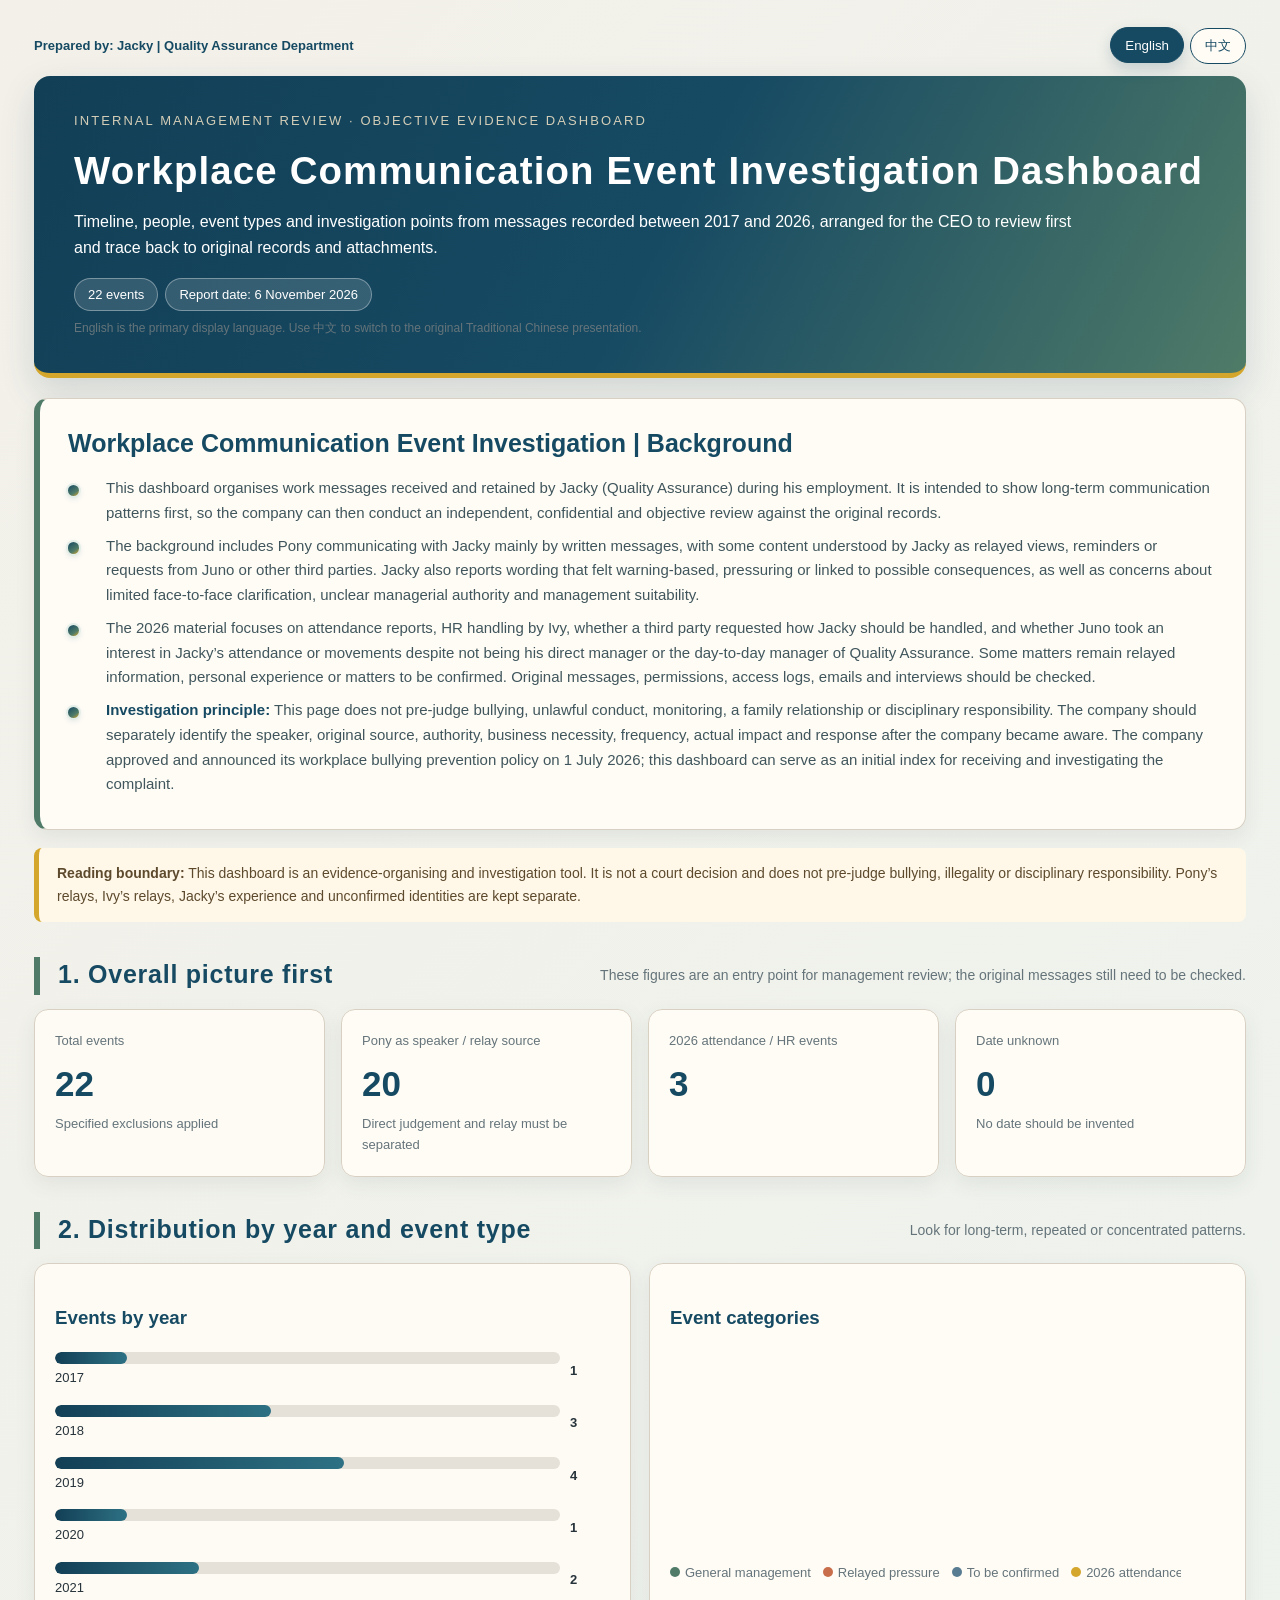
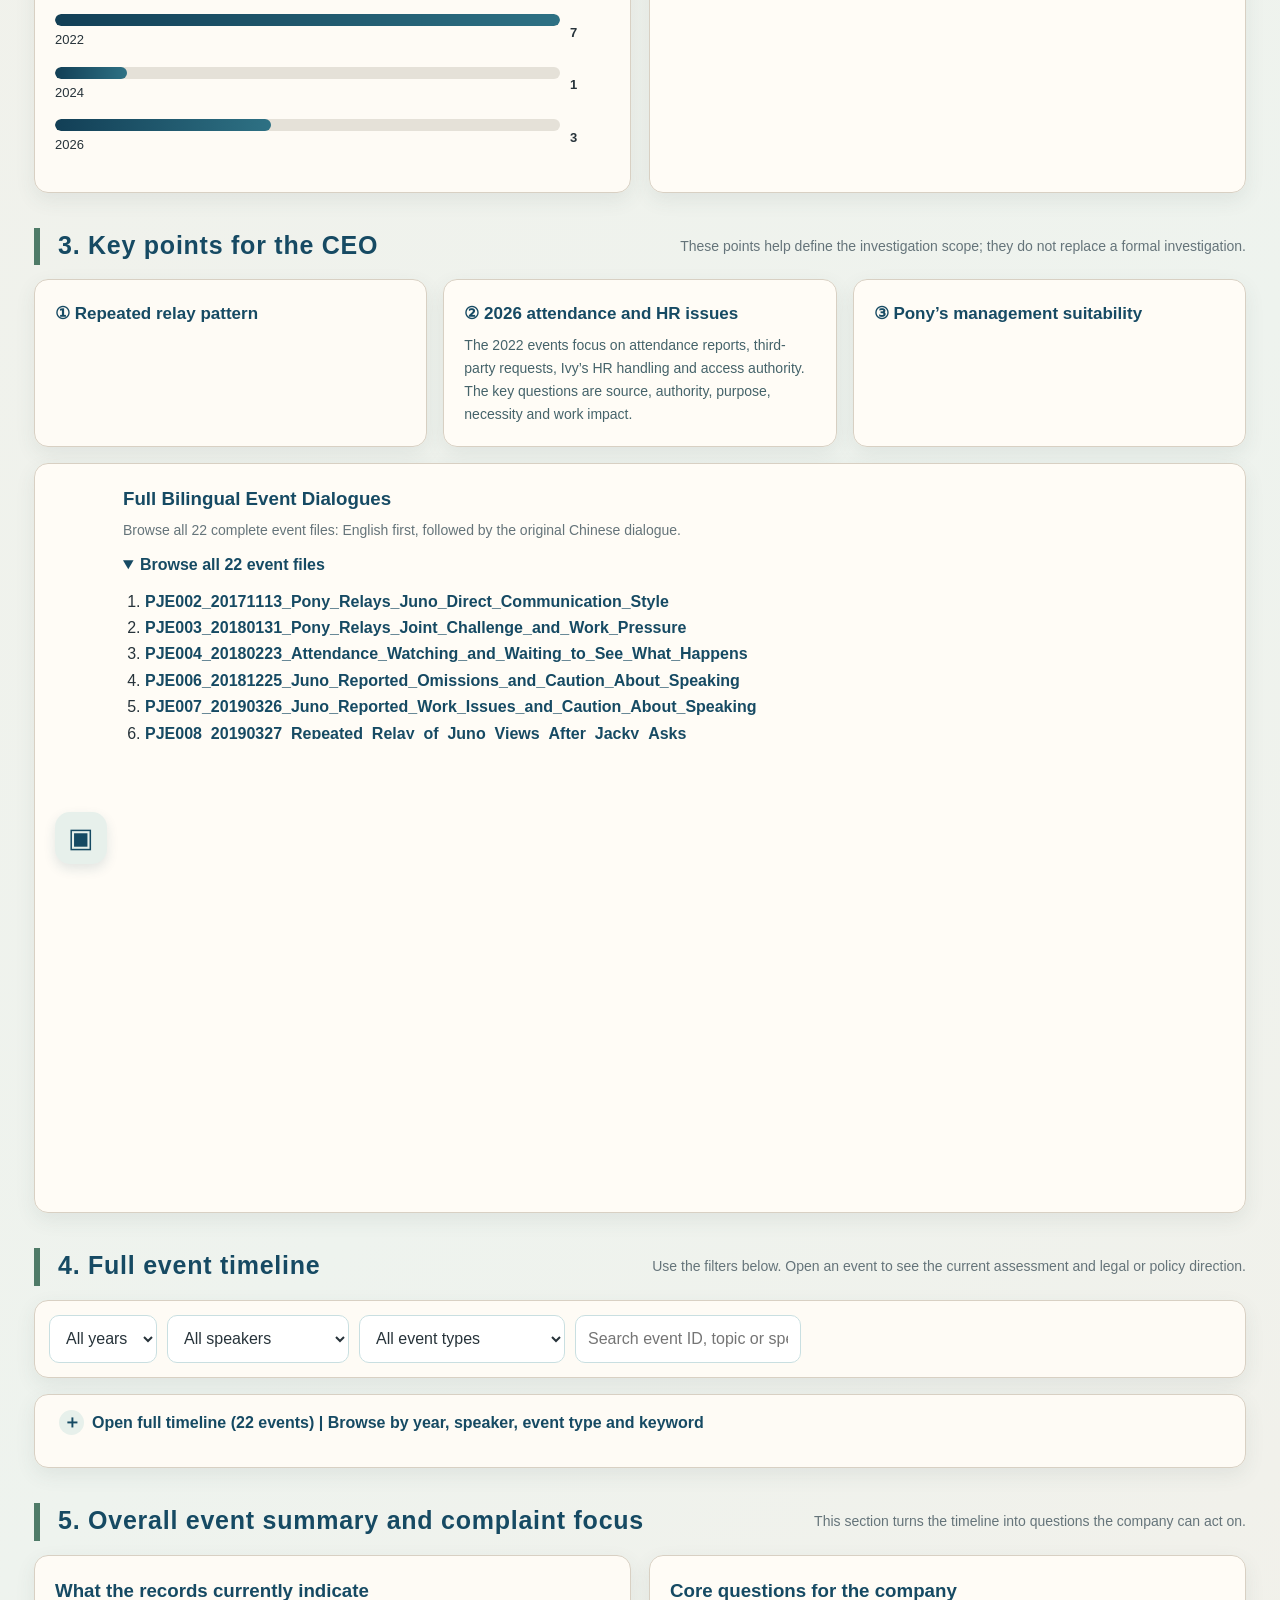
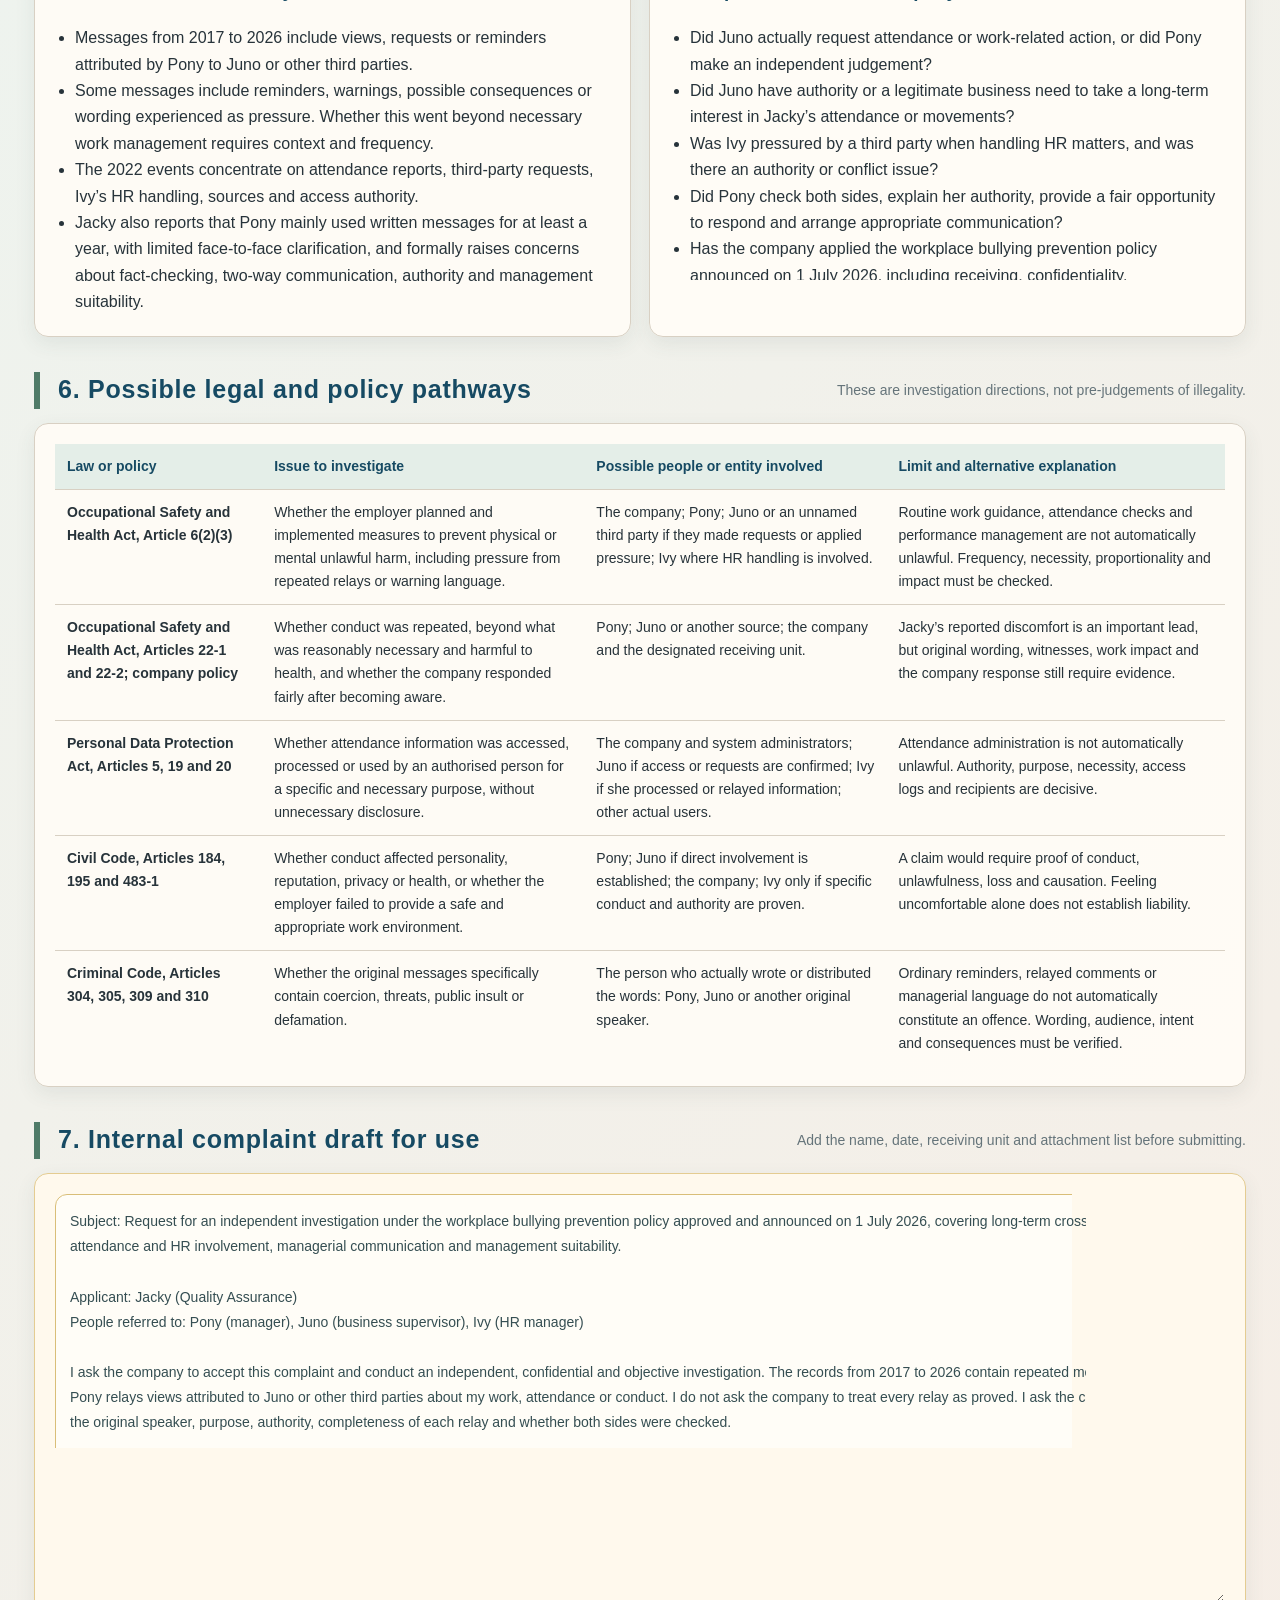
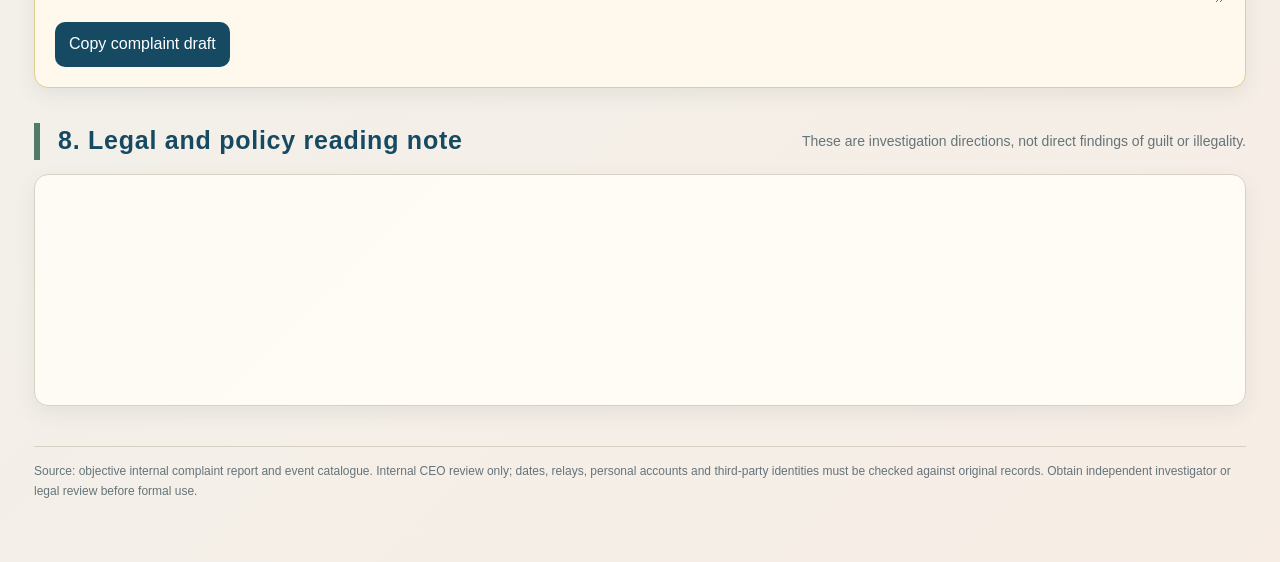
==== commit a420a79a: "Update dashboard counts to 22 events" ====
--- a/workplace-communication-dashboard-20261107/workplace-dashboard/index.html
+++ b/workplace-communication-dashboard-20261107/workplace-dashboard/index.html
@@ -63,12 +63,12 @@
 .bilingual-note{font-size:12px;color:#65747A;margin-top:8px}
 </style></head>
 <body><main class="wrap">
-<section class="hero"><div class="eyebrow">INTERNAL MANAGEMENT REVIEW · OBJECTIVE EVIDENCE DASHBOARD</div><h1>職場溝通事件調查儀表板</h1><p>2017–2026年訊息紀錄的時間、人物、事件類型與調查重點，供管理階層先快速掌握，再回查原始訊息與附件。</p><span class="badge">23件事件</span><span class="badge">資料報告日：2026-11-06</span></section>
+<section class="hero"><div class="eyebrow">INTERNAL MANAGEMENT REVIEW · OBJECTIVE EVIDENCE DASHBOARD</div><h1>職場溝通事件調查儀表板</h1><p>2017–2026年訊息紀錄的時間、人物、事件類型與調查重點，供管理階層先快速掌握，再回查原始訊息與附件。</p><span class="badge">22件事件</span><span class="badge">資料報告日：2026-11-06</span></section>
 <section class="intro"><h2>職場溝通事件調查｜前言背景</h2><p>本儀表板整理Jacky（品保部）在職期間收到及保存的工作訊息，目的是讓管理階層先看見長期溝通模式，再由公司依原始紀錄進行獨立、保密及客觀調查。</p><p>調查背景涉及：Pony作為主管長期以文字訊息與Jacky溝通，部分內容被Jacky理解為轉述Juno或其他第三人的意見、提醒或要求；Jacky也反映部分訊息帶有警告、壓力或可能後果的語氣，並對長期缺少當面雙向溝通、主管權限說明及管理適任性產生疑慮。</p><p>2026年資料另集中於出勤反映、人資主管Ivy的處理、第三人是否要求如何處理Jacky，以及Juno是否以非直屬主管或非品管日常管理者的立場關注Jacky出勤與上班行動。這些事項目前部分仍屬轉述、本人感受或待確認，應調取原始訊息、權限設定、系統存取紀錄、郵件及訪談資料查明。</p><p><strong>調查原則：</strong>本頁不預先認定霸凌、違法、監控、親屬關係或任何人應受處分；公司應分別確認說話者、原始來源、權限、業務必要性、溝通頻率、實際影響及公司知悉後的處理情形。公司已於2026年7月1日公告職場霸凌防治規範，本儀表板可作為受理與調查的初步索引。</p></section><div class="notice"><b>閱讀界線：</b>本儀表板是證據整理與調查線索，不是法院判決，也不預先認定霸凌、違法或任何人應受處分。Pony轉述、Ivy轉述、本人感受與待確認身分均分開標示。</div>
 <div class="section-title"><h2>一、先看整體狀況</h2><p>數字是管理階層的閱讀入口，仍需回查原始訊息。</p></div><section class="grid" id="kpis"></section>
 <div class="section-title"><h2>二、年度與事件類型分布</h2><p>看是否存在長期、重複或集中發生的模式。</p></div><section class="panels"><div class="card"><h3>年度事件數</h3><div id="yearBars"></div></div><div class="card"><h3>事件分類</h3><div id="kindBars"></div><div class="legend"><span style="--c:var(--teal)">一般管理</span><span style="--c:var(--coral)">轉述壓力</span><span style="--c:var(--violet)">待確認</span><span style="--c:var(--amber)">2026出勤人資</span></div></div></section>
 <div class="section-title"><h2>三、給老闆的重點摘要</h2><p>用於決定調查範圍，不取代正式調查。</p></div><section class="summary"><div class="card"><h3>① 長期重複的轉述線索</h3><p>多筆紀錄顯示Pony以「轉述Juno或第三人」的方式傳達對Jacky的工作評價或要求；是否為完整轉述、是否查核事實，應調取原始訊息確認。</p></div><div class="card"><h3>② 2026年出勤／人資議題</h3><p>2026年事件集中在出勤反映、第三人要求、Ivy的人資處理與資料權限；重點是查明來源、權限、目的、必要性及是否造成工作壓力。</p></div><div class="card"><h3>③ Pony主管溝通適任性</h3><p>Jacky正式提出對主管查核事實、雙向溝通、警告語氣、授權說明與利益衝突處理能力的疑慮，請公司以資料與訪談客觀評估。</p></div></section>
-<div class="section-title"><h2>四、完整事件時間軸</h2><p>可用下方條件篩選；點選事件可展開目前判斷與法律／制度方向。</p></div><div class="filters"><select id="yearFilter"><option value="all">全部年份</option></select><select id="speakerFilter"><option value="all">全部說話者</option></select><select id="kindFilter"><option value="all">全部事件類型</option></select><input id="search" placeholder="搜尋事件編號、主題、說話者…"/></div><details class="timeline-drawer"><summary>展開完整時間軸（23件事件）｜可依年份、說話者、事件類型與關鍵字瀏覽</summary><div class="timeline" id="timeline"></div><div class="empty" id="empty">沒有符合條件的事件。</div></details>
+<div class="section-title"><h2>四、完整事件時間軸</h2><p>可用下方條件篩選；點選事件可展開目前判斷與法律／制度方向。</p></div><div class="filters"><select id="yearFilter"><option value="all">全部年份</option></select><select id="speakerFilter"><option value="all">全部說話者</option></select><select id="kindFilter"><option value="all">全部事件類型</option></select><input id="search" placeholder="搜尋事件編號、主題、說話者…"/></div><details class="timeline-drawer"><summary>展開完整時間軸（22件事件）｜可依年份、說話者、事件類型與關鍵字瀏覽</summary><div class="timeline" id="timeline"></div><div class="empty" id="empty">沒有符合條件的事件。</div></details>
 
 <div class="section-title"><h2>五、整體事件摘要與申訴重點</h2><p>這一區把時間軸轉成管理階層可以處理的問題。</p></div>
 <section class="detail-grid">
@@ -153,18 +153,18 @@
 const esc=s=>String(s).replace(/[&<>'"]/g,c=>({'&':'&amp;','<':'&lt;','>':'&gt;',"'":'&#39;','"':'&quot;'}[c]));
 const original={hero:document.querySelector('.hero').innerHTML,intro:document.querySelector('.intro').innerHTML,notice:document.querySelector('.notice').innerHTML,panels:document.querySelector('.panels').innerHTML,summary:document.querySelector('.summary').innerHTML,detail:document.querySelector('.detail-grid').innerHTML,risk:document.querySelector('.risk-table').outerHTML,complaint:document.querySelector('.complaint').innerHTML,footer:document.querySelector('.footer').innerHTML,legalNote:document.querySelectorAll('.section-title')[7].nextElementSibling.innerHTML,sections:[...document.querySelectorAll('.section-title')].map(x=>x.innerHTML)};
 const en={
-hero:'<div class="eyebrow">INTERNAL MANAGEMENT REVIEW · OBJECTIVE EVIDENCE DASHBOARD</div><h1>Workplace Communication Event Investigation Dashboard</h1><p>Timeline, people, event types and investigation points from messages recorded between 2017 and 2026, arranged for the CEO to review first and trace back to original records and attachments.</p><span class="badge">23 events</span><span class="badge">Report date: 6 November 2026</span><div class="bilingual-note">English is the primary display language. Use 中文 to switch to the original Traditional Chinese presentation.</div>',
+hero:'<div class="eyebrow">INTERNAL MANAGEMENT REVIEW · OBJECTIVE EVIDENCE DASHBOARD</div><h1>Workplace Communication Event Investigation Dashboard</h1><p>Timeline, people, event types and investigation points from messages recorded between 2017 and 2026, arranged for the CEO to review first and trace back to original records and attachments.</p><span class="badge">22 events</span><span class="badge">Report date: 6 November 2026</span><div class="bilingual-note">English is the primary display language. Use 中文 to switch to the original Traditional Chinese presentation.</div>',
 intro:'<h2>Workplace Communication Event Investigation | Background</h2><p>This dashboard organises work messages received and retained by Jacky (Quality Assurance) during his employment. It is intended to show long-term communication patterns first, so the company can then conduct an independent, confidential and objective review against the original records.</p><p>The background includes Pony communicating with Jacky mainly by written messages, with some content understood by Jacky as relayed views, reminders or requests from Juno or other third parties. Jacky also reports wording that felt warning-based, pressuring or linked to possible consequences, as well as concerns about limited face-to-face clarification, unclear managerial authority and management suitability.</p><p>The 2026 material focuses on attendance reports, HR handling by Ivy, whether a third party requested how Jacky should be handled, and whether Juno took an interest in Jacky’s attendance or movements despite not being his direct manager or the day-to-day manager of Quality Assurance. Some matters remain relayed information, personal experience or matters to be confirmed. Original messages, permissions, access logs, emails and interviews should be checked.</p><p><strong>Investigation principle:</strong> This page does not pre-judge bullying, unlawful conduct, monitoring, a family relationship or disciplinary responsibility. The company should separately identify the speaker, original source, authority, business necessity, frequency, actual impact and response after the company became aware. The company approved and announced its workplace bullying prevention policy on 1 July 2026; this dashboard can serve as an initial index for receiving and investigating the complaint.</p>',
 notice:'<b>Reading boundary:</b> This dashboard is an evidence-organising and investigation tool. It is not a court decision and does not pre-judge bullying, illegality or disciplinary responsibility. Pony’s relays, Ivy’s relays, Jacky’s experience and unconfirmed identities are kept separate.',
 panels:'<div class="card"><h3>Events by year</h3><div id="yearBars"></div></div><div class="card"><h3>Event categories</h3><div id="kindBars"></div><div class="legend"><span style="--c:var(--teal)">General management</span><span style="--c:var(--coral)">Relayed pressure</span><span style="--c:var(--violet)">To be confirmed</span><span style="--c:var(--amber)">2026 attendance / HR</span></div></div>',
-summary:'<div class="card"><h3>① Repeated relay pattern</h3><p>Several records show Pony communicating work views or requests attributed to Juno or another third party. The company should verify whether each relay was complete and whether facts were checked.</p></div><div class="card"><h3>② 2026 attendance and HR issues</h3><p>The 2023 events focus on attendance reports, third-party requests, Ivy’s HR handling and access authority. The key questions are source, authority, purpose, necessity and work impact.</p></div><div class="card"><h3>③ Pony’s management suitability</h3><p>Jacky formally asks the company to review fact-checking, two-way communication, warning language, authority explanations and conflict-of-interest handling using records and interviews.</p></div>',
-detail:'<div class="card"><h3>What the records currently indicate</h3><ul><li>Messages from 2017 to 2026 include views, requests or reminders attributed by Pony to Juno or other third parties.</li><li>Some messages include reminders, warnings, possible consequences or wording experienced as pressure. Whether this went beyond necessary work management requires context and frequency.</li><li>The 2023 events concentrate on attendance reports, third-party requests, Ivy’s HR handling, sources and access authority.</li><li>Jacky also reports that Pony mainly used written messages for at least a year, with limited face-to-face clarification, and formally raises concerns about fact-checking, two-way communication, authority and management suitability.</li></ul></div><div class="card"><h3>Core questions for the company</h3><ul><li>Did Juno actually request attendance or work-related action, or did Pony make an independent judgement?</li><li>Did Juno have authority or a legitimate business need to take a long-term interest in Jacky’s attendance or movements?</li><li>Was Ivy pressured by a third party when handling HR matters, and was there an authority or conflict issue?</li><li>Did Pony check both sides, explain her authority, provide a fair opportunity to respond and arrange appropriate communication?</li><li>Has the company applied the workplace bullying prevention policy announced on 1 July 2026, including receiving, confidentiality, investigation, protection and no-retaliation safeguards?</li></ul></div>',
+summary:'<div class="card"><h3>① Repeated relay pattern</h3><p>Several records show Pony communicating work views or requests attributed to Juno or another third party. The company should verify whether each relay was complete and whether facts were checked.</p></div><div class="card"><h3>② 2026 attendance and HR issues</h3><p>The 2022 events focus on attendance reports, third-party requests, Ivy’s HR handling and access authority. The key questions are source, authority, purpose, necessity and work impact.</p></div><div class="card"><h3>③ Pony’s management suitability</h3><p>Jacky formally asks the company to review fact-checking, two-way communication, warning language, authority explanations and conflict-of-interest handling using records and interviews.</p></div>',
+detail:'<div class="card"><h3>What the records currently indicate</h3><ul><li>Messages from 2017 to 2026 include views, requests or reminders attributed by Pony to Juno or other third parties.</li><li>Some messages include reminders, warnings, possible consequences or wording experienced as pressure. Whether this went beyond necessary work management requires context and frequency.</li><li>The 2022 events concentrate on attendance reports, third-party requests, Ivy’s HR handling, sources and access authority.</li><li>Jacky also reports that Pony mainly used written messages for at least a year, with limited face-to-face clarification, and formally raises concerns about fact-checking, two-way communication, authority and management suitability.</li></ul></div><div class="card"><h3>Core questions for the company</h3><ul><li>Did Juno actually request attendance or work-related action, or did Pony make an independent judgement?</li><li>Did Juno have authority or a legitimate business need to take a long-term interest in Jacky’s attendance or movements?</li><li>Was Ivy pressured by a third party when handling HR matters, and was there an authority or conflict issue?</li><li>Did Pony check both sides, explain her authority, provide a fair opportunity to respond and arrange appropriate communication?</li><li>Has the company applied the workplace bullying prevention policy announced on 1 July 2026, including receiving, confidentiality, investigation, protection and no-retaliation safeguards?</li></ul></div>',
 complaint:'<textarea id="complaintText" readonly>Subject: Request for an independent investigation under the workplace bullying prevention policy approved and announced on 1 July 2026, covering long-term cross-department relays, attendance and HR involvement, managerial communication and management suitability.\n\nApplicant: Jacky (Quality Assurance)\nPeople referred to: Pony (manager), Juno (business supervisor), Ivy (HR manager)\n\nI ask the company to accept this complaint and conduct an independent, confidential and objective investigation. The records from 2017 to 2026 contain repeated messages in which Pony relays views attributed to Juno or other third parties about my work, attendance or conduct. I do not ask the company to treat every relay as proved. I ask the company to identify the original speaker, purpose, authority, completeness of each relay and whether both sides were checked.\n\nSome messages contain repeated reminders, warnings, possible consequences or wording that felt pressuring or humiliating to me. Please assess the complete context, frequency, necessity, proportionality and work impact, and distinguish legitimate management from communication beyond what was reasonably necessary.\n\nFor 2026, please establish whether Juno monitored, asked about or reported my attendance or movements; whether she had authority and a legitimate business need; and whether Ivy was pressured or placed in a conflict while carrying out her HR role.\n\nPlease review Pony’s management capability and suitability, including independent fact-checking, balanced communication, explanation of authority, fair opportunity to respond, appropriate face-to-face clarification, and recusal or escalation where a family or cross-department conflict may exist. I request an objective review and do not ask the company to pre-judge or punish anyone.\n\nPlease preserve the original chats, emails, attachments, attendance records, access logs, permissions, leave records and work-from-home records. Please provide confidentiality, protection from retaliation or disadvantage, reasonable communication arrangements and a written outcome. Please assess the issues under the Occupational Safety and Health Act, workplace unlawful-harm prevention guidance, the company policy, the Personal Data Protection Act where attendance data is involved, and any relevant civil or criminal provisions. I ask for a step-by-step investigation and written reasons, not a pre-judgement that anyone has broken the law.\n\nTo: Company representative / workplace bullying complaint receiving unit\nApplicant: Jacky\nDate: ____ / ____ / ______</textarea><button class="copy-btn" onclick="navigator.clipboard.writeText(document.getElementById(&quot;complaintText&quot;).value).then(()=>this.textContent=&quot;Complaint draft copied&quot;)">Copy complaint draft</button>',
 legalNote:'<ul><li><b>Occupational Safety and Health Act / workplace unlawful-harm prevention:</b> Check whether conduct was repeated, beyond what was reasonably necessary and harmful to health, and whether the company provided receiving, investigation, protection and prevention measures under its announced policy.</li><li><b>Personal Data Protection Act:</b> Attendance information is not automatically unlawful. Check access authority, purpose, necessity, use and whether there was unnecessary disclosure.</li><li><b>Civil and criminal law:</b> Any issue involving personality, reputation, privacy, coercion, threats, insult or defamation requires the complete original wording, audience, actual consequences and all other legal elements to be assessed.</li></ul>'
 };
 const sectionEN=[['<h2>1. Overall picture first</h2><p>These figures are an entry point for management review; the original messages still need to be checked.</p>'],['<h2>2. Distribution by year and event type</h2><p>Look for long-term, repeated or concentrated patterns.</p>'],['<h2>3. Key points for the CEO</h2><p>These points help define the investigation scope; they do not replace a formal investigation.</p>'],['<h2>4. Full event timeline</h2><p>Use the filters below. Open an event to see the current assessment and legal or policy direction.</p>'],['<h2>5. Overall event summary and complaint focus</h2><p>This section turns the timeline into questions the company can act on.</p>'],['<h2>6. Possible legal and policy pathways</h2><p>These are investigation directions, not pre-judgements of illegality.</p>'],['<h2>7. Internal complaint draft for use</h2><p>Add the name, date, receiving unit and attachment list before submitting.</p>'],['<h2>8. Legal and policy reading note</h2><p>These are investigation directions, not direct findings of guilt or illegality.</p>']];
-const evidenceEN="<div class=\"evidence-icon\">▣</div><div><h3>Full Bilingual Event Dialogues</h3><p>Browse all 23 complete event files: English first, followed by the original Chinese dialogue.</p><details open style=\"margin-top:10px\"><summary style=\"cursor:pointer;font-weight:800;color:#164A63\">Browse all 23 event files</summary><ol style=\"margin:10px 0 0;padding-left:22px\"><li><a href=\"events/PJE002_20171113_Pony_Relays_Juno_Direct_Communication_Style.txt\" target=\"_blank\" rel=\"noopener\">PJE002_20171113_Pony_Relays_Juno_Direct_Communication_Style</a></li><li><a href=\"events/PJE003_20180131_Pony_Relays_Joint_Challenge_and_Work_Pressure.txt\" target=\"_blank\" rel=\"noopener\">PJE003_20180131_Pony_Relays_Joint_Challenge_and_Work_Pressure</a></li><li><a href=\"events/PJE004_20180223_Attendance_Watching_and_Waiting_to_See_What_Happens.txt\" target=\"_blank\" rel=\"noopener\">PJE004_20180223_Attendance_Watching_and_Waiting_to_See_What_Happens</a></li><li><a href=\"events/PJE006_20181225_Juno_Reported_Omissions_and_Caution_About_Speaking.txt\" target=\"_blank\" rel=\"noopener\">PJE006_20181225_Juno_Reported_Omissions_and_Caution_About_Speaking</a></li><li><a href=\"events/PJE007_20190326_Juno_Reported_Work_Issues_and_Caution_About_Speaking.txt\" target=\"_blank\" rel=\"noopener\">PJE007_20190326_Juno_Reported_Work_Issues_and_Caution_About_Speaking</a></li><li><a href=\"events/PJE008_20190327_Repeated_Relay_of_Juno_Views_After_Jacky_Asks.txt\" target=\"_blank\" rel=\"noopener\">PJE008_20190327_Repeated_Relay_of_Juno_Views_After_Jacky_Asks</a></li><li><a href=\"events/PJE009_20190508_Mocking_Description_of_Quality_Report_and_Management_Response.txt\" target=\"_blank\" rel=\"noopener\">PJE009_20190508_Mocking_Description_of_Quality_Report_and_Management_Response</a></li><li><a href=\"events/PJE010_20190515_Juno_Direct_Statements_Distinguished_from_Hearsay.txt\" target=\"_blank\" rel=\"noopener\">PJE010_20190515_Juno_Direct_Statements_Distinguished_from_Hearsay</a></li><li><a href=\"events/PJE012_20200409_Missed_Work_and_Face_Reality_Warning.txt\" target=\"_blank\" rel=\"noopener\">PJE012_20200409_Missed_Work_and_Face_Reality_Warning</a></li><li><a href=\"events/PJE013_20210526_Sedex_Permission_Clarification_and_Communication_with_Juno.txt\" target=\"_blank\" rel=\"noopener\">PJE013_20210526_Sedex_Permission_Clarification_and_Communication_with_Juno</a></li><li><a href=\"events/PJE014_20211229_Juno_Communication_Prejudice_and_Talking_Behind_Back.txt\" target=\"_blank\" rel=\"noopener\">PJE014_20211229_Juno_Communication_Prejudice_and_Talking_Behind_Back</a></li><li><a href=\"events/PJE015_20220210_Formal_Email_Screenshot_Shared_and_Discomfort_Reported.txt\" target=\"_blank\" rel=\"noopener\">PJE015_20220210_Formal_Email_Screenshot_Shared_and_Discomfort_Reported</a></li><li><a href=\"events/PJE017_20220221_Juno_Attributed_Views_on_Inspection_Process.txt\" target=\"_blank\" rel=\"noopener\">PJE017_20220221_Juno_Attributed_Views_on_Inspection_Process</a></li><li><a href=\"events/PJE024_20220704_Business_Team_Tone_and_Communication_Training.txt\" target=\"_blank\" rel=\"noopener\">PJE024_20220704_Business_Team_Tone_and_Communication_Training</a></li><li><a href=\"events/PJE025_20220705_Compliance_Patrol_Metaphor_and_No_Defence_Statement.txt\" target=\"_blank\" rel=\"noopener\">PJE025_20220705_Compliance_Patrol_Metaphor_and_No_Defence_Statement</a></li><li><a href=\"events/PJE026_20220715_Business_Team_Tone_and_Communication_Training_Suggestion.txt\" target=\"_blank\" rel=\"noopener\">PJE026_20220715_Business_Team_Tone_and_Communication_Training_Suggestion</a></li><li><a href=\"events/PJE027_20220716_Emotional_Adjustment_and_Expressing_Discomfort.txt\" target=\"_blank\" rel=\"noopener\">PJE027_20220716_Emotional_Adjustment_and_Expressing_Discomfort</a></li><li><a href=\"events/PJE029_20221219_Communication_Style_Feedback_Discomfort_and_EAP.txt\" target=\"_blank\" rel=\"noopener\">PJE029_20221219_Communication_Style_Feedback_Discomfort_and_EAP</a></li><li><a href=\"events/PJE034_20240912_Questioning_Jacky_Value_to_the_Organisation.txt\" target=\"_blank\" rel=\"noopener\">PJE034_20240912_Questioning_Jacky_Value_to_the_Organisation</a></li><li><a href=\"events/PJE041_20261005_Request_for_Factory_Attendance_Evidence.txt\" target=\"_blank\" rel=\"noopener\">PJE041_20261005_Request_for_Factory_Attendance_Evidence</a></li><li><a href=\"events/PJE042_20261006_Factory_Attendance_Explanation_and_Image_Evidence.txt\" target=\"_blank\" rel=\"noopener\">PJE042_20261006_Factory_Attendance_Explanation_and_Image_Evidence</a></li><li><a href=\"events/PJE049_20261015_Continued_Attendance_Monitoring_and_Physical_Discomfort.txt\" target=\"_blank\" rel=\"noopener\">PJE049_20261015_Continued_Attendance_Monitoring_and_Physical_Discomfort</a></li></ol></details><p><a href=\"events/index.html\" target=\"_blank\" rel=\"noopener\">Open bilingual event index →</a></p></div>";
-const evidenceZH="<div class=\"evidence-icon\">▣</div><div><h3>英中完整事件對話</h3><p>瀏覽全部23個完整事件檔案：先列英文，後列原本中文對話。</p><details open style=\"margin-top:10px\"><summary style=\"cursor:pointer;font-weight:800;color:#164A63\">展開23件事件檔案</summary><ol style=\"margin:10px 0 0;padding-left:22px\"><li><a href=\"events/PJE002_20171113_Pony_Relays_Juno_Direct_Communication_Style.txt\" target=\"_blank\" rel=\"noopener\">PJE002_20171113_Pony_Relays_Juno_Direct_Communication_Style</a></li><li><a href=\"events/PJE003_20180131_Pony_Relays_Joint_Challenge_and_Work_Pressure.txt\" target=\"_blank\" rel=\"noopener\">PJE003_20180131_Pony_Relays_Joint_Challenge_and_Work_Pressure</a></li><li><a href=\"events/PJE004_20180223_Attendance_Watching_and_Waiting_to_See_What_Happens.txt\" target=\"_blank\" rel=\"noopener\">PJE004_20180223_Attendance_Watching_and_Waiting_to_See_What_Happens</a></li><li><a href=\"events/PJE006_20181225_Juno_Reported_Omissions_and_Caution_About_Speaking.txt\" target=\"_blank\" rel=\"noopener\">PJE006_20181225_Juno_Reported_Omissions_and_Caution_About_Speaking</a></li><li><a href=\"events/PJE007_20190326_Juno_Reported_Work_Issues_and_Caution_About_Speaking.txt\" target=\"_blank\" rel=\"noopener\">PJE007_20190326_Juno_Reported_Work_Issues_and_Caution_About_Speaking</a></li><li><a href=\"events/PJE008_20190327_Repeated_Relay_of_Juno_Views_After_Jacky_Asks.txt\" target=\"_blank\" rel=\"noopener\">PJE008_20190327_Repeated_Relay_of_Juno_Views_After_Jacky_Asks</a></li><li><a href=\"events/PJE009_20190508_Mocking_Description_of_Quality_Report_and_Management_Response.txt\" target=\"_blank\" rel=\"noopener\">PJE009_20190508_Mocking_Description_of_Quality_Report_and_Management_Response</a></li><li><a href=\"events/PJE010_20190515_Juno_Direct_Statements_Distinguished_from_Hearsay.txt\" target=\"_blank\" rel=\"noopener\">PJE010_20190515_Juno_Direct_Statements_Distinguished_from_Hearsay</a></li><li><a href=\"events/PJE012_20200409_Missed_Work_and_Face_Reality_Warning.txt\" target=\"_blank\" rel=\"noopener\">PJE012_20200409_Missed_Work_and_Face_Reality_Warning</a></li><li><a href=\"events/PJE013_20210526_Sedex_Permission_Clarification_and_Communication_with_Juno.txt\" target=\"_blank\" rel=\"noopener\">PJE013_20210526_Sedex_Permission_Clarification_and_Communication_with_Juno</a></li><li><a href=\"events/PJE014_20211229_Juno_Communication_Prejudice_and_Talking_Behind_Back.txt\" target=\"_blank\" rel=\"noopener\">PJE014_20211229_Juno_Communication_Prejudice_and_Talking_Behind_Back</a></li><li><a href=\"events/PJE015_20220210_Formal_Email_Screenshot_Shared_and_Discomfort_Reported.txt\" target=\"_blank\" rel=\"noopener\">PJE015_20220210_Formal_Email_Screenshot_Shared_and_Discomfort_Reported</a></li><li><a href=\"events/PJE017_20220221_Juno_Attributed_Views_on_Inspection_Process.txt\" target=\"_blank\" rel=\"noopener\">PJE017_20220221_Juno_Attributed_Views_on_Inspection_Process</a></li><li><a href=\"events/PJE024_20220704_Business_Team_Tone_and_Communication_Training.txt\" target=\"_blank\" rel=\"noopener\">PJE024_20220704_Business_Team_Tone_and_Communication_Training</a></li><li><a href=\"events/PJE025_20220705_Compliance_Patrol_Metaphor_and_No_Defence_Statement.txt\" target=\"_blank\" rel=\"noopener\">PJE025_20220705_Compliance_Patrol_Metaphor_and_No_Defence_Statement</a></li><li><a href=\"events/PJE026_20220715_Business_Team_Tone_and_Communication_Training_Suggestion.txt\" target=\"_blank\" rel=\"noopener\">PJE026_20220715_Business_Team_Tone_and_Communication_Training_Suggestion</a></li><li><a href=\"events/PJE027_20220716_Emotional_Adjustment_and_Expressing_Discomfort.txt\" target=\"_blank\" rel=\"noopener\">PJE027_20220716_Emotional_Adjustment_and_Expressing_Discomfort</a></li><li><a href=\"events/PJE029_20221219_Communication_Style_Feedback_Discomfort_and_EAP.txt\" target=\"_blank\" rel=\"noopener\">PJE029_20221219_Communication_Style_Feedback_Discomfort_and_EAP</a></li><li><a href=\"events/PJE034_20240912_Questioning_Jacky_Value_to_the_Organisation.txt\" target=\"_blank\" rel=\"noopener\">PJE034_20240912_Questioning_Jacky_Value_to_the_Organisation</a></li><li><a href=\"events/PJE041_20261005_Request_for_Factory_Attendance_Evidence.txt\" target=\"_blank\" rel=\"noopener\">PJE041_20261005_Request_for_Factory_Attendance_Evidence</a></li><li><a href=\"events/PJE042_20261006_Factory_Attendance_Explanation_and_Image_Evidence.txt\" target=\"_blank\" rel=\"noopener\">PJE042_20261006_Factory_Attendance_Explanation_and_Image_Evidence</a></li><li><a href=\"events/PJE049_20261015_Continued_Attendance_Monitoring_and_Physical_Discomfort.txt\" target=\"_blank\" rel=\"noopener\">PJE049_20261015_Continued_Attendance_Monitoring_and_Physical_Discomfort</a></li></ol></details><p><a href=\"events/index.html\" target=\"_blank\" rel=\"noopener\">開啟英中事件索引 →</a></p></div>";
+const evidenceEN="<div class=\"evidence-icon\">▣</div><div><h3>Full Bilingual Event Dialogues</h3><p>Browse all 22 complete event files: English first, followed by the original Chinese dialogue.</p><details open style=\"margin-top:10px\"><summary style=\"cursor:pointer;font-weight:800;color:#164A63\">Browse all 22 event files</summary><ol style=\"margin:10px 0 0;padding-left:22px\"><li><a href=\"events/PJE002_20171113_Pony_Relays_Juno_Direct_Communication_Style.txt\" target=\"_blank\" rel=\"noopener\">PJE002_20171113_Pony_Relays_Juno_Direct_Communication_Style</a></li><li><a href=\"events/PJE003_20180131_Pony_Relays_Joint_Challenge_and_Work_Pressure.txt\" target=\"_blank\" rel=\"noopener\">PJE003_20180131_Pony_Relays_Joint_Challenge_and_Work_Pressure</a></li><li><a href=\"events/PJE004_20180223_Attendance_Watching_and_Waiting_to_See_What_Happens.txt\" target=\"_blank\" rel=\"noopener\">PJE004_20180223_Attendance_Watching_and_Waiting_to_See_What_Happens</a></li><li><a href=\"events/PJE006_20181225_Juno_Reported_Omissions_and_Caution_About_Speaking.txt\" target=\"_blank\" rel=\"noopener\">PJE006_20181225_Juno_Reported_Omissions_and_Caution_About_Speaking</a></li><li><a href=\"events/PJE007_20190326_Juno_Reported_Work_Issues_and_Caution_About_Speaking.txt\" target=\"_blank\" rel=\"noopener\">PJE007_20190326_Juno_Reported_Work_Issues_and_Caution_About_Speaking</a></li><li><a href=\"events/PJE008_20190327_Repeated_Relay_of_Juno_Views_After_Jacky_Asks.txt\" target=\"_blank\" rel=\"noopener\">PJE008_20190327_Repeated_Relay_of_Juno_Views_After_Jacky_Asks</a></li><li><a href=\"events/PJE009_20190508_Mocking_Description_of_Quality_Report_and_Management_Response.txt\" target=\"_blank\" rel=\"noopener\">PJE009_20190508_Mocking_Description_of_Quality_Report_and_Management_Response</a></li><li><a href=\"events/PJE010_20190515_Juno_Direct_Statements_Distinguished_from_Hearsay.txt\" target=\"_blank\" rel=\"noopener\">PJE010_20190515_Juno_Direct_Statements_Distinguished_from_Hearsay</a></li><li><a href=\"events/PJE012_20200409_Missed_Work_and_Face_Reality_Warning.txt\" target=\"_blank\" rel=\"noopener\">PJE012_20200409_Missed_Work_and_Face_Reality_Warning</a></li><li><a href=\"events/PJE013_20210526_Sedex_Permission_Clarification_and_Communication_with_Juno.txt\" target=\"_blank\" rel=\"noopener\">PJE013_20210526_Sedex_Permission_Clarification_and_Communication_with_Juno</a></li><li><a href=\"events/PJE014_20211229_Juno_Communication_Prejudice_and_Talking_Behind_Back.txt\" target=\"_blank\" rel=\"noopener\">PJE014_20211229_Juno_Communication_Prejudice_and_Talking_Behind_Back</a></li><li><a href=\"events/PJE015_20220210_Formal_Email_Screenshot_Shared_and_Discomfort_Reported.txt\" target=\"_blank\" rel=\"noopener\">PJE015_20220210_Formal_Email_Screenshot_Shared_and_Discomfort_Reported</a></li><li><a href=\"events/PJE017_20220221_Juno_Attributed_Views_on_Inspection_Process.txt\" target=\"_blank\" rel=\"noopener\">PJE017_20220221_Juno_Attributed_Views_on_Inspection_Process</a></li><li><a href=\"events/PJE024_20220704_Business_Team_Tone_and_Communication_Training.txt\" target=\"_blank\" rel=\"noopener\">PJE024_20220704_Business_Team_Tone_and_Communication_Training</a></li><li><a href=\"events/PJE025_20220705_Compliance_Patrol_Metaphor_and_No_Defence_Statement.txt\" target=\"_blank\" rel=\"noopener\">PJE025_20220705_Compliance_Patrol_Metaphor_and_No_Defence_Statement</a></li><li><a href=\"events/PJE026_20220715_Business_Team_Tone_and_Communication_Training_Suggestion.txt\" target=\"_blank\" rel=\"noopener\">PJE026_20220715_Business_Team_Tone_and_Communication_Training_Suggestion</a></li><li><a href=\"events/PJE027_20220716_Emotional_Adjustment_and_Expressing_Discomfort.txt\" target=\"_blank\" rel=\"noopener\">PJE027_20220716_Emotional_Adjustment_and_Expressing_Discomfort</a></li><li><a href=\"events/PJE029_20221219_Communication_Style_Feedback_Discomfort_and_EAP.txt\" target=\"_blank\" rel=\"noopener\">PJE029_20221219_Communication_Style_Feedback_Discomfort_and_EAP</a></li><li><a href=\"events/PJE034_20240912_Questioning_Jacky_Value_to_the_Organisation.txt\" target=\"_blank\" rel=\"noopener\">PJE034_20240912_Questioning_Jacky_Value_to_the_Organisation</a></li><li><a href=\"events/PJE041_20261005_Request_for_Factory_Attendance_Evidence.txt\" target=\"_blank\" rel=\"noopener\">PJE041_20261005_Request_for_Factory_Attendance_Evidence</a></li><li><a href=\"events/PJE042_20261006_Factory_Attendance_Explanation_and_Image_Evidence.txt\" target=\"_blank\" rel=\"noopener\">PJE042_20261006_Factory_Attendance_Explanation_and_Image_Evidence</a></li><li><a href=\"events/PJE049_20261015_Continued_Attendance_Monitoring_and_Physical_Discomfort.txt\" target=\"_blank\" rel=\"noopener\">PJE049_20261015_Continued_Attendance_Monitoring_and_Physical_Discomfort</a></li></ol></details><p><a href=\"events/index.html\" target=\"_blank\" rel=\"noopener\">Open bilingual event index →</a></p></div>";
+const evidenceZH="<div class=\"evidence-icon\">▣</div><div><h3>英中完整事件對話</h3><p>瀏覽全部22個完整事件檔案：先列英文，後列原本中文對話。</p><details open style=\"margin-top:10px\"><summary style=\"cursor:pointer;font-weight:800;color:#164A63\">展開22件事件檔案</summary><ol style=\"margin:10px 0 0;padding-left:22px\"><li><a href=\"events/PJE002_20171113_Pony_Relays_Juno_Direct_Communication_Style.txt\" target=\"_blank\" rel=\"noopener\">PJE002_20171113_Pony_Relays_Juno_Direct_Communication_Style</a></li><li><a href=\"events/PJE003_20180131_Pony_Relays_Joint_Challenge_and_Work_Pressure.txt\" target=\"_blank\" rel=\"noopener\">PJE003_20180131_Pony_Relays_Joint_Challenge_and_Work_Pressure</a></li><li><a href=\"events/PJE004_20180223_Attendance_Watching_and_Waiting_to_See_What_Happens.txt\" target=\"_blank\" rel=\"noopener\">PJE004_20180223_Attendance_Watching_and_Waiting_to_See_What_Happens</a></li><li><a href=\"events/PJE006_20181225_Juno_Reported_Omissions_and_Caution_About_Speaking.txt\" target=\"_blank\" rel=\"noopener\">PJE006_20181225_Juno_Reported_Omissions_and_Caution_About_Speaking</a></li><li><a href=\"events/PJE007_20190326_Juno_Reported_Work_Issues_and_Caution_About_Speaking.txt\" target=\"_blank\" rel=\"noopener\">PJE007_20190326_Juno_Reported_Work_Issues_and_Caution_About_Speaking</a></li><li><a href=\"events/PJE008_20190327_Repeated_Relay_of_Juno_Views_After_Jacky_Asks.txt\" target=\"_blank\" rel=\"noopener\">PJE008_20190327_Repeated_Relay_of_Juno_Views_After_Jacky_Asks</a></li><li><a href=\"events/PJE009_20190508_Mocking_Description_of_Quality_Report_and_Management_Response.txt\" target=\"_blank\" rel=\"noopener\">PJE009_20190508_Mocking_Description_of_Quality_Report_and_Management_Response</a></li><li><a href=\"events/PJE010_20190515_Juno_Direct_Statements_Distinguished_from_Hearsay.txt\" target=\"_blank\" rel=\"noopener\">PJE010_20190515_Juno_Direct_Statements_Distinguished_from_Hearsay</a></li><li><a href=\"events/PJE012_20200409_Missed_Work_and_Face_Reality_Warning.txt\" target=\"_blank\" rel=\"noopener\">PJE012_20200409_Missed_Work_and_Face_Reality_Warning</a></li><li><a href=\"events/PJE013_20210526_Sedex_Permission_Clarification_and_Communication_with_Juno.txt\" target=\"_blank\" rel=\"noopener\">PJE013_20210526_Sedex_Permission_Clarification_and_Communication_with_Juno</a></li><li><a href=\"events/PJE014_20211229_Juno_Communication_Prejudice_and_Talking_Behind_Back.txt\" target=\"_blank\" rel=\"noopener\">PJE014_20211229_Juno_Communication_Prejudice_and_Talking_Behind_Back</a></li><li><a href=\"events/PJE015_20220210_Formal_Email_Screenshot_Shared_and_Discomfort_Reported.txt\" target=\"_blank\" rel=\"noopener\">PJE015_20220210_Formal_Email_Screenshot_Shared_and_Discomfort_Reported</a></li><li><a href=\"events/PJE017_20220221_Juno_Attributed_Views_on_Inspection_Process.txt\" target=\"_blank\" rel=\"noopener\">PJE017_20220221_Juno_Attributed_Views_on_Inspection_Process</a></li><li><a href=\"events/PJE024_20220704_Business_Team_Tone_and_Communication_Training.txt\" target=\"_blank\" rel=\"noopener\">PJE024_20220704_Business_Team_Tone_and_Communication_Training</a></li><li><a href=\"events/PJE025_20220705_Compliance_Patrol_Metaphor_and_No_Defence_Statement.txt\" target=\"_blank\" rel=\"noopener\">PJE025_20220705_Compliance_Patrol_Metaphor_and_No_Defence_Statement</a></li><li><a href=\"events/PJE026_20220715_Business_Team_Tone_and_Communication_Training_Suggestion.txt\" target=\"_blank\" rel=\"noopener\">PJE026_20220715_Business_Team_Tone_and_Communication_Training_Suggestion</a></li><li><a href=\"events/PJE027_20220716_Emotional_Adjustment_and_Expressing_Discomfort.txt\" target=\"_blank\" rel=\"noopener\">PJE027_20220716_Emotional_Adjustment_and_Expressing_Discomfort</a></li><li><a href=\"events/PJE029_20221219_Communication_Style_Feedback_Discomfort_and_EAP.txt\" target=\"_blank\" rel=\"noopener\">PJE029_20221219_Communication_Style_Feedback_Discomfort_and_EAP</a></li><li><a href=\"events/PJE034_20240912_Questioning_Jacky_Value_to_the_Organisation.txt\" target=\"_blank\" rel=\"noopener\">PJE034_20240912_Questioning_Jacky_Value_to_the_Organisation</a></li><li><a href=\"events/PJE041_20261005_Request_for_Factory_Attendance_Evidence.txt\" target=\"_blank\" rel=\"noopener\">PJE041_20261005_Request_for_Factory_Attendance_Evidence</a></li><li><a href=\"events/PJE042_20261006_Factory_Attendance_Explanation_and_Image_Evidence.txt\" target=\"_blank\" rel=\"noopener\">PJE042_20261006_Factory_Attendance_Explanation_and_Image_Evidence</a></li><li><a href=\"events/PJE049_20261015_Continued_Attendance_Monitoring_and_Physical_Discomfort.txt\" target=\"_blank\" rel=\"noopener\">PJE049_20261015_Continued_Attendance_Monitoring_and_Physical_Discomfort</a></li></ol></details><p><a href=\"events/index.html\" target=\"_blank\" rel=\"noopener\">開啟英中事件索引 →</a></p></div>";
 const riskEN='<table class="risk-table"><thead><tr><th>Law or policy</th><th>Issue to investigate</th><th>Possible people or entity involved</th><th>Limit and alternative explanation</th></tr></thead><tbody><tr><td><b>Occupational Safety and Health Act, Article 6(2)(3)</b></td><td>Whether the employer planned and implemented measures to prevent physical or mental unlawful harm, including pressure from repeated relays or warning language.</td><td>The company; Pony; Juno or an unnamed third party if they made requests or applied pressure; Ivy where HR handling is involved.</td><td>Routine work guidance, attendance checks and performance management are not automatically unlawful. Frequency, necessity, proportionality and impact must be checked.</td></tr><tr><td><b>Occupational Safety and Health Act, Articles 22-1 and 22-2; company policy</b></td><td>Whether conduct was repeated, beyond what was reasonably necessary and harmful to health, and whether the company responded fairly after becoming aware.</td><td>Pony; Juno or another source; the company and the designated receiving unit.</td><td>Jacky’s reported discomfort is an important lead, but original wording, witnesses, work impact and the company response still require evidence.</td></tr><tr><td><b>Personal Data Protection Act, Articles 5, 19 and 20</b></td><td>Whether attendance information was accessed, processed or used by an authorised person for a specific and necessary purpose, without unnecessary disclosure.</td><td>The company and system administrators; Juno if access or requests are confirmed; Ivy if she processed or relayed information; other actual users.</td><td>Attendance administration is not automatically unlawful. Authority, purpose, necessity, access logs and recipients are decisive.</td></tr><tr><td><b>Civil Code, Articles 184, 195 and 483-1</b></td><td>Whether conduct affected personality, reputation, privacy or health, or whether the employer failed to provide a safe and appropriate work environment.</td><td>Pony; Juno if direct involvement is established; the company; Ivy only if specific conduct and authority are proven.</td><td>A claim would require proof of conduct, unlawfulness, loss and causation. Feeling uncomfortable alone does not establish liability.</td></tr><tr><td><b>Criminal Code, Articles 304, 305, 309 and 310</b></td><td>Whether the original messages specifically contain coercion, threats, public insult or defamation.</td><td>The person who actually wrote or distributed the words: Pony, Juno or another original speaker.</td><td>Ordinary reminders, relayed comments or managerial language do not automatically constitute an offence. Wording, audience, intent and consequences must be verified.</td></tr></tbody></table>';
 function setFilters(lang){yearFilter.options[0].text=lang==='en'?'All years':'全部年份';speakerFilter.options[0].text=lang==='en'?'All speakers':'全部說話者';kindFilter.options[0].text=lang==='en'?'All event types':'全部事件類型';search.placeholder=lang==='en'?'Search event ID, topic or speaker…':'搜尋事件編號、主題、說話者…';}
 function renderEn(){const yf=yearFilter.value,sf=speakerFilter.value,kf=kindFilter.value,q=search.value.trim().toLowerCase();let list=EVENTS.filter(e=>(yf==='all'||e.year===yf)&&(sf==='all'||e.speaker===sf)&&(kf==='all'||e.kind===kf)&&(!q||JSON.stringify(e).toLowerCase().includes(q)));let last='';document.getElementById('timeline').innerHTML=list.map((e,i)=>{let y=e.year!==last?`<div class="year">${esc(e.year==='待確認'?'To be confirmed':e.year)}</div>`:'';last=e.year;return y+`<article class="event ${i%2?'right':'left'}" style="--accent:${colors[e.color]}"><h3>${esc(e.code)} | ${esc(e.date)} | ${esc(speaker(e.speaker))}</h3><div class="meta"><span class="tag ${e.color}">${esc(kind[e.kind]||e.kind)}</span><span>${esc(current[e.current]||e.current)}</span></div><p class="topic">${esc(EN[e.code]||e.topic)}</p><details><summary>View investigation and legal direction</summary><p>${esc(legal(e.legal))}</p></details></article>`}).join('');document.getElementById('empty').textContent=list.length?'':'No events match the selected filters.';document.getElementById('empty').style.display=list.length?'none':'block';}
@@ -172,7 +172,7 @@
 function translatedKindCounts(){return Object.entries(counts('kind')).reduce((a,[k,n])=>{a[kind[k]||k]=n;return a;},{});}
  function translatedYearCounts(){return Object.entries(counts('year')).reduce((a,[k,n])=>{a[k==='待確認'?'To be confirmed':k]=n;return a;},{});}
  const evidenceCard=document.createElement('section');evidenceCard.className='card evidence-card';document.querySelector('.summary').after(evidenceCard);
-function renderBilingual(lang){document.body.classList.toggle('lang-en',lang==='en');document.body.classList.toggle('lang-zh',lang==='zh');document.querySelector('.hero').innerHTML=lang==='en'?en.hero:original.hero;document.querySelector('.intro').innerHTML=lang==='en'?en.intro:original.intro;document.querySelector('.notice').innerHTML=lang==='en'?en.notice:original.notice;document.querySelector('.panels').innerHTML=lang==='en'?en.panels:original.panels;document.querySelector('.summary').innerHTML=lang==='en'?en.summary:original.summary;evidenceCard.style.display='';evidenceCard.innerHTML=lang==='en'?evidenceEN:evidenceZH;document.querySelector('.detail-grid').innerHTML=lang==='en'?en.detail:original.detail;document.querySelector('.risk-table').outerHTML=lang==='en'?riskEN:original.risk;document.querySelector('.complaint').innerHTML=lang==='en'?en.complaint:original.complaint;document.querySelectorAll('.section-title')[7].nextElementSibling.innerHTML=lang==='en'?en.legalNote:original.legalNote;document.querySelector('.footer').innerHTML=lang==='en'?'Source: objective internal complaint report and event catalogue. Internal CEO review only; dates, relays, personal accounts and third-party identities must be checked against original records. Obtain independent investigator or legal review before formal use.':original.footer;document.querySelectorAll('.section-title').forEach((x,i)=>x.innerHTML=lang==='en'?sectionEN[i][0]:original.sections[i]);setFilters(lang);if(lang==='en'){renderKpisEn();const translatedYears=translatedYearCounts();bars('yearBars',translatedYears,Math.max(...Object.values(translatedYears)));const translatedKinds=translatedKindCounts();bars('kindBars',translatedKinds,Math.max(...Object.values(translatedKinds)),'category');renderEn();document.querySelector('.timeline-drawer summary').textContent='Open full timeline (23 events) | Browse by year, speaker, event type and keyword';}else{renderKpis();bars('yearBars',counts('year'),Math.max(...Object.values(counts('year'))));bars('kindBars',counts('kind'),Math.max(...Object.values(counts('kind'))),'category');render();document.querySelector('.timeline-drawer summary').textContent='展開完整時間軸（23件事件）｜可依年份、說話者、事件類型與關鍵字瀏覽';}document.querySelectorAll('.language-switcher button').forEach(b=>b.classList.toggle('active',b.dataset.lang===lang));}
+function renderBilingual(lang){document.body.classList.toggle('lang-en',lang==='en');document.body.classList.toggle('lang-zh',lang==='zh');document.querySelector('.hero').innerHTML=lang==='en'?en.hero:original.hero;document.querySelector('.intro').innerHTML=lang==='en'?en.intro:original.intro;document.querySelector('.notice').innerHTML=lang==='en'?en.notice:original.notice;document.querySelector('.panels').innerHTML=lang==='en'?en.panels:original.panels;document.querySelector('.summary').innerHTML=lang==='en'?en.summary:original.summary;evidenceCard.style.display='';evidenceCard.innerHTML=lang==='en'?evidenceEN:evidenceZH;document.querySelector('.detail-grid').innerHTML=lang==='en'?en.detail:original.detail;document.querySelector('.risk-table').outerHTML=lang==='en'?riskEN:original.risk;document.querySelector('.complaint').innerHTML=lang==='en'?en.complaint:original.complaint;document.querySelectorAll('.section-title')[7].nextElementSibling.innerHTML=lang==='en'?en.legalNote:original.legalNote;document.querySelector('.footer').innerHTML=lang==='en'?'Source: objective internal complaint report and event catalogue. Internal CEO review only; dates, relays, personal accounts and third-party identities must be checked against original records. Obtain independent investigator or legal review before formal use.':original.footer;document.querySelectorAll('.section-title').forEach((x,i)=>x.innerHTML=lang==='en'?sectionEN[i][0]:original.sections[i]);setFilters(lang);if(lang==='en'){renderKpisEn();const translatedYears=translatedYearCounts();bars('yearBars',translatedYears,Math.max(...Object.values(translatedYears)));const translatedKinds=translatedKindCounts();bars('kindBars',translatedKinds,Math.max(...Object.values(translatedKinds)),'category');renderEn();document.querySelector('.timeline-drawer summary').textContent='Open full timeline (22 events) | Browse by year, speaker, event type and keyword';}else{renderKpis();bars('yearBars',counts('year'),Math.max(...Object.values(counts('year'))));bars('kindBars',counts('kind'),Math.max(...Object.values(counts('kind'))),'category');render();document.querySelector('.timeline-drawer summary').textContent='展開完整時間軸（22件事件）｜可依年份、說話者、事件類型與關鍵字瀏覽';}document.querySelectorAll('.language-switcher button').forEach(b=>b.classList.toggle('active',b.dataset.lang===lang));}
 const bar=document.createElement('div');bar.className='language-switcher';bar.innerHTML='<span class="author-credit"><span class="en-author">Prepared by: Jacky | Quality Assurance Department</span><span class="zh-author">製作：品保部 Jacky</span></span><button data-lang="en" type="button">English</button><button data-lang="zh" type="button">中文</button>';document.querySelector('main.wrap').prepend(bar);bar.addEventListener('click',e=>{if(e.target.dataset.lang)renderBilingual(e.target.dataset.lang)});[yearFilter,speakerFilter,kindFilter,search].forEach(x=>x.addEventListener('input',()=>document.body.classList.contains('lang-en')?renderEn():render()));renderBilingual('en');
 })();
 </script></body></html>
